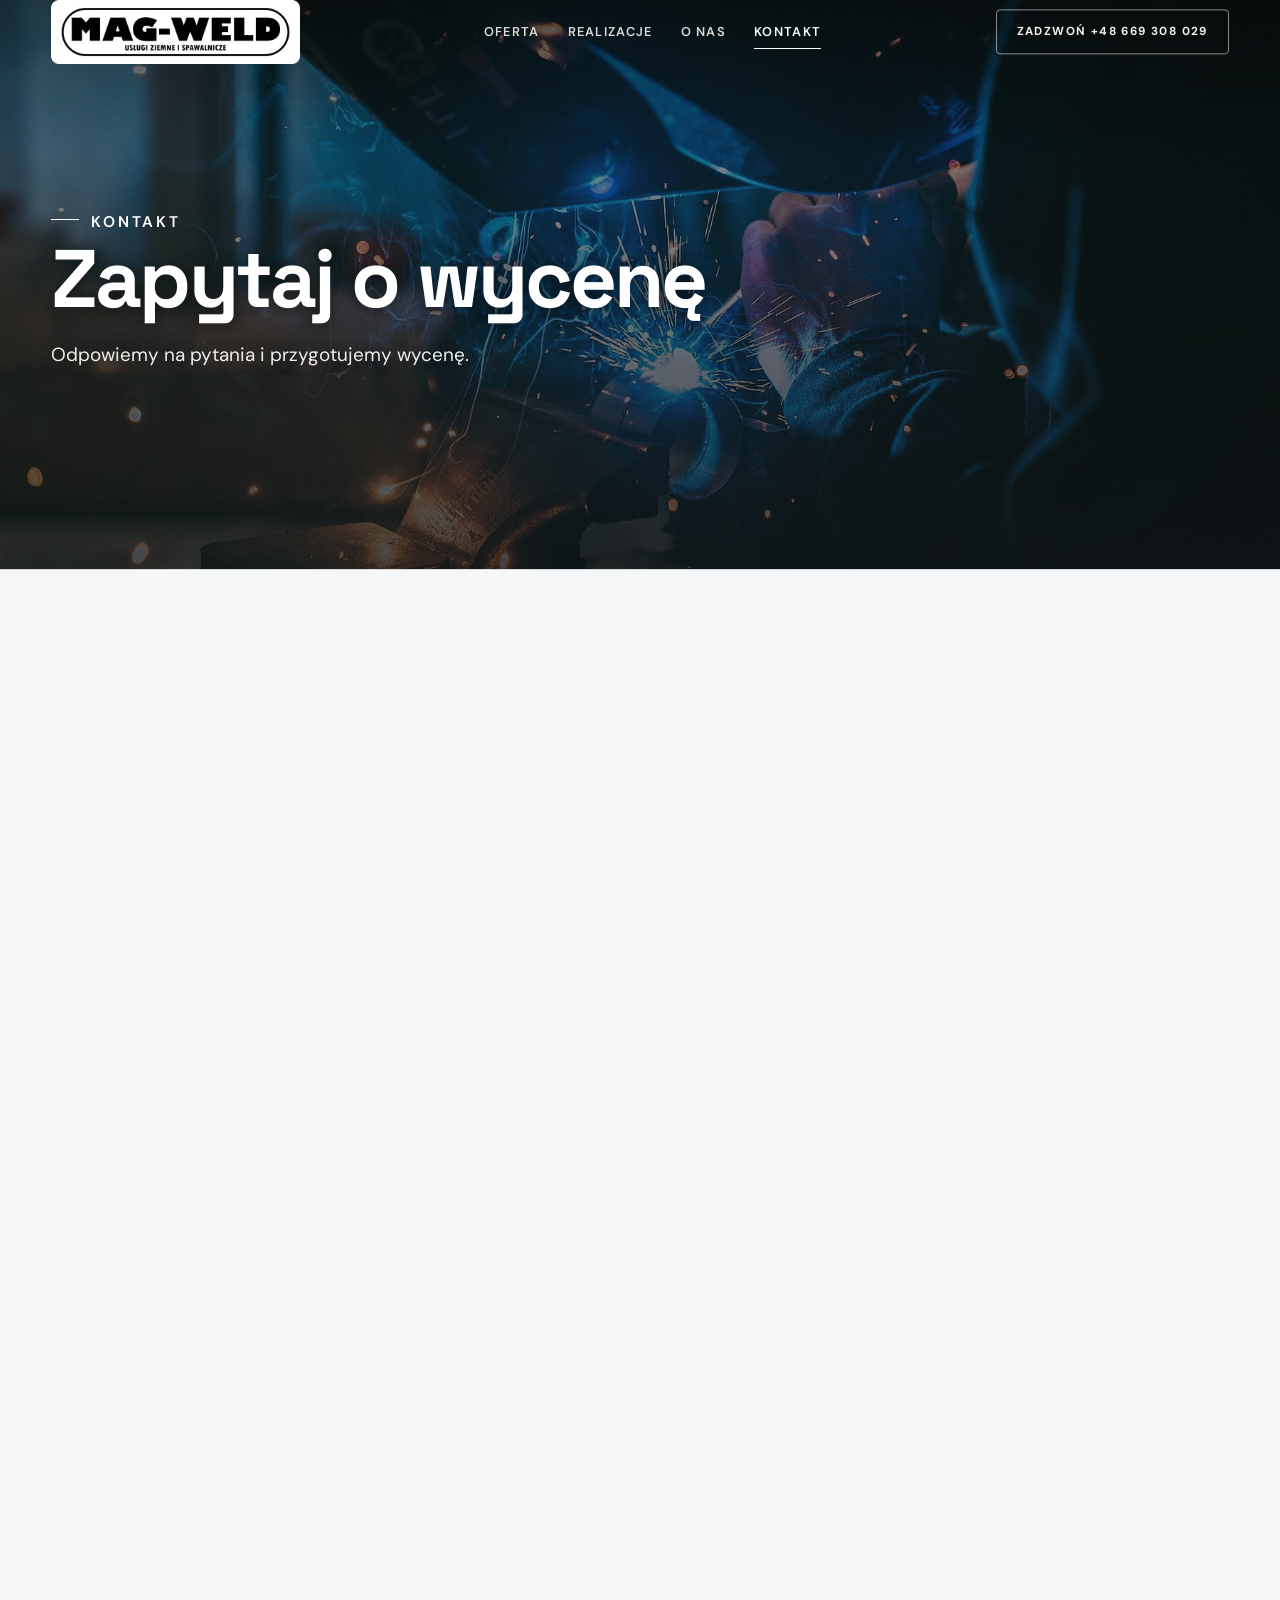
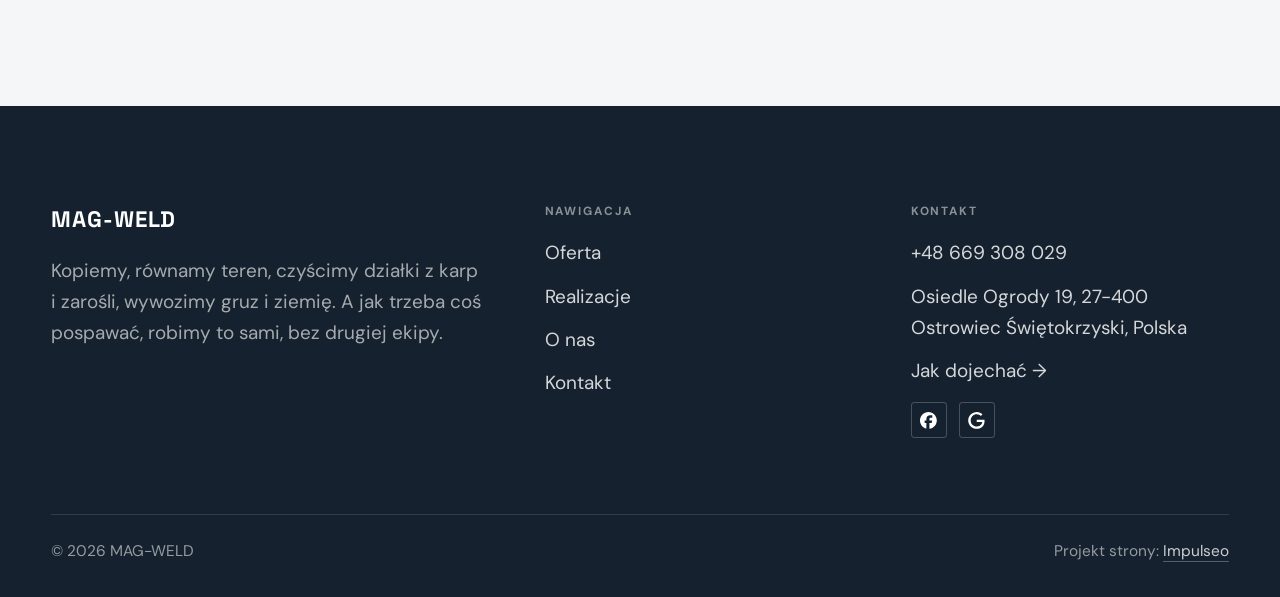
==== kontakt.html @ c205188f "Strona demo: mag-weld" ====
<!DOCTYPE html>
<html lang="pl">
<head>
<meta charset="UTF-8">
<meta name="viewport" content="width=device-width, initial-scale=1.0">
<title>Kontakt - MAG-WELD</title>
<meta name="description" content="Kontakt MAG-WELD - Osiedle Ogrody 19, 27-400 Ostrowiec Świętokrzyski, Polska">
<link rel="canonical" href="https://kris20032.github.io/mag-weld/kontakt.html">
<meta name="robots" content="noindex, nofollow">
<meta property="og:type" content="website">
<meta property="og:locale" content="pl_PL">
<meta property="og:site_name" content="MAG-WELD">
<meta property="og:title" content="Kontakt - MAG-WELD">
<meta property="og:description" content="Kontakt MAG-WELD - Osiedle Ogrody 19, 27-400 Ostrowiec Świętokrzyski, Polska">
<meta property="og:url" content="https://kris20032.github.io/mag-weld/kontakt.html">
<meta property="og:image" content="https://kris20032.github.io/mag-weld/img/og.jpg">
<meta property="og:image:width" content="1200">
<meta property="og:image:height" content="630">
<meta name="twitter:card" content="summary_large_image">
<link rel="preconnect" href="https://fonts.googleapis.com">
<link rel="preconnect" href="https://fonts.gstatic.com" crossorigin>
<link href="https://fonts.googleapis.com/css2?family=Space+Grotesk:wght@500;600;700&family=DM+Sans:opsz,wght@9..40,400;9..40,500;9..40,600&display=swap" rel="stylesheet">
<link rel="stylesheet" href="assets/styles.css?v=66d6d17f">
</head>
<body>

<header class="nav">
  <div class="wrap nav-inner">
    <a class="brand brand-has-logo" href="index.html"><img class="brand-logo" src="img/logo.png" alt="MAG-WELD" width="700" height="180" decoding="async"></a>
    <nav class="nav-links">
      <a href="oferta.html">Oferta</a>
      <a href="realizacje.html">Realizacje</a>
      <a href="o-nas.html">O nas</a>
      <a href="kontakt.html" class="active" aria-current="page">Kontakt</a>
      <a href="tel:+48669308029" class="btn btn-accent">Zadzwoń +48 669 308 029</a>
    </nav>
    <button class="nav-toggle" aria-label="Menu"><span></span><span></span><span></span></button>
  </div>
</header>

<main>
<section class="pagehead">
  <img src="img/g10.jpg" alt="MAG-WELD - Zapytaj o wycenę" width="1800" height="1200" decoding="async">
  <div class="wrap">
    <span class="eyebrow">Kontakt</span>
    <h1>Zapytaj o wycenę</h1>
    <p>Odpowiemy na pytania i przygotujemy wycenę.</p>
  </div>
</section>
<section>
  <div class="wrap contact-grid">
    <div class="reveal">
      <span class="eyebrow">Dane kontaktowe</span>
      <h2 style="margin:var(--space-4) 0 var(--space-6)">MAG-WELD</h2>
      <div class="info-list">
        <div class="info-row"><div class="ic"><svg class="ico-tel" width="16" height="16" viewBox="0 0 24 24" fill="none" aria-hidden="true"><path d="M6.6 10.8a15.5 15.5 0 0 0 6.6 6.6l2.2-2.2a1 1 0 0 1 1-.24 11.4 11.4 0 0 0 3.6.58 1 1 0 0 1 1 1V20a1 1 0 0 1-1 1A17 17 0 0 1 3 4a1 1 0 0 1 1-1h3.5a1 1 0 0 1 1 1c0 1.25.2 2.46.58 3.6a1 1 0 0 1-.25 1l-2.23 2.2Z" fill="currentColor"/></svg></div><div><div class="lbl">Telefon</div><a class="val" href="tel:+48669308029">+48 669 308 029</a></div></div>
        <div class="info-row"><div class="ic"><svg class="ico-pin" width="16" height="16" viewBox="0 0 24 24" fill="none" aria-hidden="true"><path d="M12 21s7-6.1 7-11.5A7 7 0 0 0 5 9.5C5 14.9 12 21 12 21Z" stroke="currentColor" stroke-width="1.6" fill="none"/><circle cx="12" cy="9.5" r="2.4" fill="currentColor"/></svg></div><div><div class="lbl">Adres</div><div class="val">Osiedle Ogrody 19, 27-400 Ostrowiec Świętokrzyski, Polska</div></div></div>
        <div class="info-row"><div class="ic"><svg class="ico-clock" width="16" height="16" viewBox="0 0 24 24" fill="none" aria-hidden="true"><circle cx="12" cy="12" r="8.2" stroke="currentColor" stroke-width="1.6"/><path d="M12 7.5V12l3.2 1.9" stroke="currentColor" stroke-width="1.6" stroke-linecap="round"/></svg></div><div><div class="lbl">Godziny</div><div class="val" style="font-weight:500">Czynne całą dobę, 7 dni w tygodniu</div></div></div>
      </div>
    </div>
    <div class="reveal">
      <div class="form">
        <h3 style="margin-bottom:var(--space-4)">Najszybciej telefonicznie</h3>
        <p class="muted" style="margin-bottom:var(--space-5)">Zadzwoń albo napisz, gdzie jest działka i co trzeba zrobić, a podamy cenę i termin.</p>
        <a href="tel:+48669308029" class="btn btn-accent" style="justify-content:center">Zadzwoń: +48 669 308 029 <span class="arr">→</span></a>
      </div>
    </div>
  </div>
</section>
<section style="padding-top:0">
  <div class="wrap reveal">
    <iframe class="map" title="MAG-WELD - Ostrowiec Świętokrzyski" src="https://maps.google.com/maps?q=50.9434491%2C21.4009347&z=15&output=embed" loading="lazy" referrerpolicy="no-referrer-when-downgrade"></iframe>
  </div>
</section>
</main>

<footer>
  <div class="wrap">
    <div class="foot-grid">
      <div class="foot-brand">
        <div class="name">MAG-WELD</div>
        <p>Kopiemy, równamy teren, czyścimy działki z karp i zarośli, wywozimy gruz i ziemię. A jak trzeba coś pospawać, robimy to sami, bez drugiej ekipy.</p>
      </div>
      <div class="foot-col">
        <h4>Nawigacja</h4>
        <a href="oferta.html">Oferta</a>
        <a href="realizacje.html">Realizacje</a>
        <a href="o-nas.html">O nas</a>
        <a href="kontakt.html">Kontakt</a>
      </div>
      <div class="foot-col">
        <h4>Kontakt</h4>
        <a href="tel:+48669308029">+48 669 308 029</a>
        <p>Osiedle Ogrody 19, 27-400 Ostrowiec Świętokrzyski, Polska</p>
        <a href="https://maps.google.com/?cid=16993786873835529174&g_mp=Cidnb29nbGUubWFwcy5wbGFjZXMudjEuUGxhY2VzLlNlYXJjaFRleHQQAhgEIAA" target="_blank" rel="noopener">Jak dojechać →</a>
      <div class="foot-soc">
        <a class="soc" href="https://www.facebook.com/magweldostr/" target="_blank" rel="noopener" aria-label="Facebook - MAG-WELD"><svg viewBox="0 0 24 24" aria-hidden="true" focusable="false"><path d="M9.101 23.691v-7.98H6.627v-3.667h2.474v-1.58c0-4.085 1.848-5.978 5.858-5.978.401 0 .955.042 1.468.103a8.68 8.68 0 0 1 1.141.195v3.325a8.623 8.623 0 0 0-.653-.036 26.805 26.805 0 0 0-.733-.009c-.707 0-1.259.096-1.675.309a1.686 1.686 0 0 0-.679.622c-.258.42-.374.995-.374 1.752v1.297h3.919l-.386 2.103-.287 1.564h-3.246v8.245C19.396 23.238 24 18.179 24 12.044c0-6.627-5.373-12-12-12s-12 5.373-12 12c0 5.628 3.874 10.35 9.101 11.647Z" fill="currentColor"/></svg></a>
        <a class="soc" href="https://maps.google.com/?cid=16993786873835529174&g_mp=Cidnb29nbGUubWFwcy5wbGFjZXMudjEuUGxhY2VzLlNlYXJjaFRleHQQAhgEIAA" target="_blank" rel="noopener" aria-label="Google - MAG-WELD"><svg viewBox="0 0 24 24" aria-hidden="true" focusable="false"><path d="M12.48 10.92v3.28h7.84c-.24 1.84-.853 3.187-1.787 4.133-1.147 1.147-2.933 2.4-6.053 2.4-4.827 0-8.6-3.893-8.6-8.72s3.773-8.72 8.6-8.72c2.6 0 4.507 1.027 5.907 2.347l2.307-2.307C18.747 1.44 16.133 0 12.48 0 5.867 0 .307 5.387.307 12s5.56 12 12.173 12c3.573 0 6.267-1.173 8.373-3.36 2.16-2.16 2.84-5.213 2.84-7.667 0-.76-.053-1.467-.173-2.053H12.48z" fill="currentColor"/></svg></a>
      </div>
      </div>
    </div>
    <div class="foot-bot">
      <span>© 2026 MAG-WELD</span>
      <span>Projekt strony: <a class="foot-credit" href="https://impulseo.pl" target="_blank" rel="noopener">Impulseo</a></span>
    </div>
  </div>
</footer>
<div class="sticky-call"><a class="sc-call" href="tel:+48669308029"><svg class="ico-tel" width="16" height="16" viewBox="0 0 24 24" fill="none" aria-hidden="true"><path d="M6.6 10.8a15.5 15.5 0 0 0 6.6 6.6l2.2-2.2a1 1 0 0 1 1-.24 11.4 11.4 0 0 0 3.6.58 1 1 0 0 1 1 1V20a1 1 0 0 1-1 1A17 17 0 0 1 3 4a1 1 0 0 1 1-1h3.5a1 1 0 0 1 1 1c0 1.25.2 2.46.58 3.6a1 1 0 0 1-.25 1l-2.23 2.2Z" fill="currentColor"/></svg> Zadzwoń</a><a class="sc-quote" href="kontakt.html">Zadzwoń po wycenę</a></div>
<div class="demo-wazne" data-do="2026-11-19" data-cykl="3" hidden><svg class="dw-ico" width="13" height="13" viewBox="0 0 24 24" fill="none" aria-hidden="true"><circle cx="12" cy="12" r="8.6" stroke="currentColor" stroke-width="1.8"/><path d="M12 7.2V12l3.3 2" stroke="currentColor" stroke-width="1.8" stroke-linecap="round"/></svg><span class="dw-txt"></span></div>

<script src="assets/main.js"></script>
</body>
</html>
---- assets/styles.css ----
/* ============================================================
   STOLBASZ — premium, architektoniczny B2B fit-out
   Jasna paleta, zero brązu. System wg premium-web-craft.
   Projekt strony: Impulseo (impulseo.pl)
   ============================================================ */

:root{
  /* PALETA — jasna, architektoniczna, chłodna */
  --paper:#F4F6F8;          /* główne tło */
  --paper-2:#E7EBEF;        /* sekcje alternatywne (chłodny jasny szary) */
  --paper-3:#E7EBEF;        /* delikatne wypełnienia */
  --ink:#15212E;            /* tekst główny — chłodny grafit */
  --ink-soft:#243443;       /* nagłówki drugorzędne */
  --muted:#6B7785;          /* tekst poboczny */
  --line:rgba(21,33,46,.12);/* hairline */
  --accent:#E8A317;         /* stonowany petrol-slate — jedyny akcent */
  --accent-d:#C9870C;
  --accent-soft:rgba(232,163,23,.10);
  --dark:#15212E;           /* sekcje ciemne (stopka/CTA) */

  /* HOVER ZDJĘĆ — JEDEN standard dla całego silnika (decyzja K. 04.08.2026, artefakt z wariantami).
     AKTUALNE (K.+Szymon 09.08.2026, wybór z artefaktu 6 wariantów): zoom 1.05 przy 1.4s -
     przy tak długim czasie mocniejszy kadr NIE skacze, tylko „oddycha". Poprzedni standard
     (1.02 / .55s z 04.08) odbierany jako dynamiczny i szybki.
     Spoczynek lekko przygaszony, ale TYLKO tam, gdzie jest mysz (@media hover:hover) —
     na telefonie zdjęcia zostają w pełnej jasności. */
  --img-zoom:1.05;                   /* K.+Szymon 09.08: wariant F z artefaktu porównawczego */
  --img-rest:brightness(.95) saturate(.99);
  --img-hot:brightness(1.06) saturate(1.05);
  --img-dur:1.4s;                    /* K.+Szymon 09.08 (wariant F): powoli = elegancko */
  --img-ease:cubic-bezier(.16,.84,.44,1);  /* miękki ogon, efekt „oddychania" */

  /* ODSTĘPY — skala 4/8 */
  --space-1:4px; --space-2:8px; --space-3:12px; --space-4:16px; --space-5:24px;
  --space-6:32px; --space-7:48px; --space-8:64px; --space-9:96px; --space-10:128px;

  /* TYPOGRAFIA — fluid clamp() (skala podbita 16.07.2026: większe, czytelniejsze litery — uwaga Adama) */
  --text-sm:clamp(.9rem,.87rem + .12vw,1rem);
  --text-base:clamp(1.08rem,1.04rem + .18vw,1.2rem);
  --text-lg:clamp(1.24rem,1.15rem + .34vw,1.44rem);
  --text-h3:clamp(1.34rem,1.22rem + .55vw,1.66rem);
  --text-h2:clamp(2.1rem,1.66rem + 2.1vw,3.1rem);
  --text-h1:clamp(2.9rem,2.1rem + 4vw,5.1rem);

  /* PROMIENIE — architektoniczne, raczej ostre */
  --r-sm:3px; --r-md:6px; --r-lg:10px;

  /* RUCH */
  --ease:cubic-bezier(.25,.46,.45,.94); --dur:.24s;

  /* CIENIE — miękkie, warstwowe */
  --sh-sm:0 1px 2px rgba(16,24,32,.04), 0 2px 8px rgba(16,24,32,.05);
  --sh-md:0 2px 6px rgba(16,24,32,.05), 0 12px 28px -8px rgba(16,24,32,.12);
  --sh-lg:0 6px 14px rgba(16,24,32,.07), 0 26px 56px -18px rgba(16,24,32,.22);

  --hairline:1px solid var(--line);

  --font-display:'Space Grotesk','Inter',sans-serif;
  --font-body:'DM Sans','Inter',sans-serif;
}

*{box-sizing:border-box;margin:0;padding:0}
html{scroll-behavior:smooth}
body{
  font-family:var(--font-body);
  font-size:var(--text-base);
  line-height:1.65;
  color:var(--ink);
  background:var(--paper);
  -webkit-font-smoothing:antialiased;
  text-rendering:optimizeLegibility;
}
img{max-width:100%;height:auto;display:block}  /* height:auto = width/height z atrybutów trzyma proporcje (TOP#12) */
a{color:inherit;text-decoration:none}

.wrap{width:min(92%,1180px);margin-inline:auto}
section{padding-block:clamp(52px,6.5vw,96px)}

h1,h2,h3{font-family:var(--font-display);font-weight:700;line-height:1.08;letter-spacing:-.02em;color:var(--ink)}
h1{font-size:var(--text-h1);letter-spacing:-.035em}
h2{font-size:var(--text-h2);letter-spacing:-.025em}
h3{font-size:var(--text-h3)}
/* MIARA — długość wiersza. WCAG 2.2 SC 1.4.8: max 80 znaków; Butterick: 45–90.
   68ch daje realnie 72–78 znaków polskiego tekstu, czyli z zapasem pod granicą.
   Wcześniej limit miał TYLKO <p> — <li>, <blockquote> i <dd> nie miały żadnego,
   i to jedyny powód, dla którego 23 bloki na dwóch oddanych stronach jadą po
   83–106 znaków w wierszu (pomiar 07.08.2026, bramka `miara`).
   ⚠️ Listy i definicje ograniczamy TYLKO bez klasy: `ul`/`ol` z klasą to u nas
   układ (siatki kafli, menu), a nie tekst ciągły — tam miarę wyznacza układ. */
/* 60ch, nie 68ch (K. 10.08): po zmianie fontów na węższe kroje (DM Sans i spółka)
   w 68ch mieściło się ~90 znaków - bramka pikselowa słusznie zgłaszała przekroczenie
   granicy 80. Pomiar na żywej przeglądarce: 60ch = 90 znaków, 53ch = ~78 znaków, czyli normę WCAG 1.4.8. */
:root{ --miara:53ch }
p{max-width:min(100%,var(--miara))}
blockquote,
ul:not([class])>li, ol:not([class])>li,
dl:not([class])>dd{max-width:min(100%,var(--miara))}

/* ⚠️ Świadomie BEZ wyjątku `.tile p,.card p,.svc p{max-width:none}`, choć nasuwa się sam:
   te akapity BYŁY już ograniczone (stare `p{max-width:65ch}`), więc „wyjątek" nie odblokowałby
   niczego nowego — tylko ROZLUŹNIŁ stan sprzed zmiany na wszystkich demach naraz.
   `figcaption` żadna z reguł wyżej nie dotyczy, więc też nie potrzebuje zwolnienia. */

/* ŁAMANIE. `balance` wyrównuje długości wierszy w nagłówku, `pretty` pilnuje ostatniego
   wiersza akapitu, żeby nie został w nim jeden wyraz. Obsługiwane od Chrome 117 /
   Safari 17.5; starsze przeglądarki po prostu ignorują tę własność.
   `text-wrap:pretty` nie występowało dotąd ANI RAZ w silniku ani w repo klientów. */
h1,h2,h3,.lead,.lede{text-wrap:balance}
p,li,blockquote,dd{text-wrap:pretty}

.eyebrow{
  font-family:var(--font-body);
  font-size:var(--text-sm);
  font-weight:600;
  letter-spacing:.18em;
  text-transform:uppercase;
  color:var(--accent);
  display:inline-flex;align-items:center;gap:var(--space-3);
}
/* flex:none + margin-top = kreska trzyma się PIERWSZEJ linii. Wcześniej align-items:center
   centrowało ją względem całego bloku i przy zawinięciu (długi kicker typu
   „…WNĘTRZ · LESZNO · OD 2019") druga linia lądowała z brzydkim wcięciem. */
.eyebrow{align-items:flex-start}
.eyebrow>*,.eyebrow{text-wrap:balance}   /* dlugi kicker lamal sie na sierote typu samo „2019" w drugiej linii */
.eyebrow::before{content:"";width:28px;height:1px;background:var(--accent);display:inline-block;flex:none;margin-top:.62em}

.muted{color:var(--muted)}
.lead{font-size:var(--text-lg);line-height:1.55;color:var(--ink-soft);max-width:50ch}

/* ---------- BUTTONS ---------- */
.btn{
  display:inline-flex;align-items:center;gap:var(--space-2);
  font-weight:600;font-size:var(--text-sm);letter-spacing:.02em;
  padding:var(--space-4) var(--space-6);
  border-radius:var(--r-sm);
  transition:transform var(--dur) var(--ease),box-shadow var(--dur) var(--ease),background var(--dur) var(--ease);
  cursor:pointer;border:1px solid transparent;
}
.btn-accent{background:var(--accent);color:#fff;box-shadow:var(--sh-sm)}
.btn-accent:hover{background:var(--accent-d);transform:translateY(-2px);box-shadow:var(--sh-md)}
.btn-accent:active{transform:translateY(0);box-shadow:var(--sh-sm)}
.btn-ghost{background:transparent;color:var(--ink);border-color:var(--line)}
.btn-ghost:hover{border-color:var(--accent);color:var(--accent);transform:translateY(-2px)}
.btn-light{background:#fff;color:var(--ink);box-shadow:var(--sh-sm)}
.btn-light:hover{transform:translateY(-2px);box-shadow:var(--sh-md)}
.btn .arr{transition:transform var(--dur) var(--ease)}
.btn:hover .arr{transform:translateX(4px)}

/* ---------- NAV ---------- */
.nav{
  position:sticky;top:0;z-index:50;
  background:color-mix(in srgb,var(--paper) 88%,transparent);
  backdrop-filter:saturate(140%) blur(10px);
  border-bottom:var(--hairline);
}
.nav-inner{display:flex;align-items:center;justify-content:space-between;gap:var(--space-5);height:72px}
/* ANTY-NACHODZENIE (K. 05.08.2026): długa nazwa firmy + przycisk z pełnym numerem nie mieściły się w pasku
   i flex ściskał linki PONIŻEJ ich treści - "Kontakt" wchodził na ramkę "Zadzwoń +48 ...". Teraz ustępuje
   nazwa marki (skrót wielokropkiem), a menu i przycisk nigdy się nie kurczą ani nie zachodzą na siebie. */
.brand{display:flex;flex-direction:column;line-height:1;min-width:0;flex:0 1 auto}
.brand .name{font-family:var(--font-display);font-weight:800;font-size:1.35rem;letter-spacing:.04em;white-space:nowrap;overflow:hidden;text-overflow:ellipsis}
.brand .sub{font-size:.62rem;letter-spacing:.34em;text-transform:uppercase;color:var(--muted);margin-top:5px;white-space:nowrap;overflow:hidden;text-overflow:ellipsis}
.nav-links{display:flex;align-items:center;gap:var(--space-6);flex:0 0 auto}
.nav-links a{font-size:var(--text-sm);font-weight:500;color:var(--ink-soft);position:relative;padding-block:4px;white-space:nowrap;transition:color var(--dur) var(--ease)}
.nav-links a::after{content:"";position:absolute;left:0;bottom:0;width:0;height:1.5px;background:var(--accent);transition:width var(--dur) var(--ease)}
.nav-links a:hover,.nav-links a.active{color:var(--ink)}
.nav-links a:hover::after,.nav-links a.active::after{width:100%}
.nav-links .btn{padding:var(--space-2) var(--space-5)}
/* przyciski w nav: właściwy kolor (przebij .nav-links a) + bez podkreślenia */
.nav-links a.btn-accent{color:#fff}
.nav-links a.btn-ghost,.nav-links a.btn-light{color:var(--ink)}
/* CTA w pasku: NIE podkreślenie spod linków menu, ale ten sam przelatujący błysk,
   co na wszystkich innych przyciskach (zgłoszenie K. 13.08.2026 - „na hero jest efekt
   światła przechodzącego przez przycisk, na navbarze go nie ma, a mają być identyczne").
   Reguła `.nav-links a::after` jest silniejsza od `.btn::after`, więc trzeba jej
   geometrię wyzerować i wpisać połysk z nazwy - samo `display:none` gasiło efekt. */
.nav-links a.btn::after{
  display:block;content:"";position:absolute;inset:0;z-index:-1;pointer-events:none;
  width:auto;height:auto;border-radius:inherit;   /* kasuje geometrię podkreślenia (width:0;height:1.5px) */
  background:linear-gradient(100deg,transparent 32%,rgba(255,255,255,.20) 50%,transparent 68%);
  translate:-120% 0}
@media (prefers-reduced-motion:no-preference){
  .nav-links a.btn:hover::after{translate:120% 0;transition:translate .75s var(--mt-ease,cubic-bezier(.16,.84,.44,1))}
}
.nav-toggle{display:none;background:none;border:none;cursor:pointer;flex-direction:column;gap:5px;padding:8px}
.nav-toggle span{width:24px;height:2px;background:var(--ink);transition:var(--dur)}
/* Ciasny zakres MIĘDZY menu mobilnym a pełnym pulpitem: zbijamy odstępy i nazwę marki,
   żeby wszystko zmieściło się naturalnie, zanim w ogóle dojdzie do skracania wielokropkiem. */
@media(max-width:1280px) and (min-width:921px){
  .nav-links{gap:var(--space-4)}
  .nav-links .btn{padding:var(--space-2) var(--space-4)}
  .brand .name{font-size:1.15rem}
}

/* ---------- HERO (split) ---------- */
.hero{position:relative;overflow:hidden;border-bottom:var(--hairline)}
.hero-grid{display:grid;grid-template-columns:1.05fr .95fr;gap:clamp(24px,4vw,60px);align-items:center;
  padding-block:clamp(36px,4.5vw,64px)}
.hero-copy .eyebrow{margin-bottom:var(--space-5)}
.hero-copy h1{margin-bottom:var(--space-5)}
.hero-copy .lead{margin-bottom:var(--space-7)}
.hero-actions{display:flex;flex-wrap:wrap;gap:var(--space-4)}
.hero-art{position:relative;aspect-ratio:4/3;border-radius:var(--r-lg);overflow:hidden;box-shadow:var(--sh-lg)}
.hero-art img{width:100%;height:100%;object-fit:cover}
.hero-art::after{content:"";position:absolute;inset:0;background:linear-gradient(180deg,transparent 55%,rgba(18,24,28,.28))}
.hero-badge{position:absolute;left:var(--space-5);bottom:var(--space-5);z-index:2;
  background:rgba(252,252,251,.94);backdrop-filter:blur(4px);
  border-radius:var(--r-md);padding:var(--space-4) var(--space-5);box-shadow:var(--sh-md);max-width:78%}
.hero-badge strong{display:block;font-family:var(--font-display);font-size:1rem;letter-spacing:-.01em}
.hero-badge span{font-size:var(--text-sm);color:var(--muted)}

/* ---------- HERO duży / kinowy (strona główna) ---------- */
.hero-cine{position:relative;min-height:clamp(560px,82vh,840px);min-height:clamp(560px,82svh,840px);display:flex;align-items:center;overflow:hidden;border-bottom:var(--hairline)}
.hero-cine>img{position:absolute;inset:0;width:100%;height:100%;object-fit:cover;z-index:0}
.hero-cine::after{content:"";position:absolute;inset:0;z-index:1;
  background:linear-gradient(95deg,rgba(13,18,23,.86) 0%,rgba(13,18,23,.64) 32%,rgba(13,18,23,.24) 62%,rgba(13,18,23,.04) 100%)}
.hero-cine .wrap{position:relative;z-index:2;padding-block:var(--space-8)}
.hero-cine .hero-copy{max-width:660px}
.hero-cine .eyebrow{color:#fff;margin-bottom:var(--space-5)}
.hero-cine .eyebrow::before{background:#fff}
.hero-cine h1{color:#fff;margin-bottom:var(--space-5);font-size:clamp(2.9rem,2rem + 4.4vw,5.2rem);text-wrap:balance}
.hero-cine .lead{color:rgba(255,255,255,.92);max-width:48ch;margin-bottom:var(--space-7)}
.hero-cine .hero-actions{display:flex;flex-wrap:wrap;gap:var(--space-4)}
/* NISKIE OKNO (laptop z dokiem i paskami przeglądarki ma ~700-780 px wysokości widoku):
   H1 do 5.2rem + długi lead nie mieściły się i przyciski wypadały POD krawędź ekranu -
   klient widział stronę bez ani jednego CTA. Skalujemy w dół, zamiast przycinać treść. */
@media(min-width:821px) and (max-height:820px){
  .hero-cine{min-height:clamp(520px,94svh,780px)}
  .hero-cine .wrap{padding-block:var(--space-6)}
  .hero-cine h1{font-size:clamp(2.2rem,1.5rem + 2.6vw,3.6rem);margin-bottom:var(--space-4)}
  .hero-cine .eyebrow{margin-bottom:var(--space-4)}
  .hero-cine .lead{margin-bottom:var(--space-5);max-width:44ch}
}
@media(max-width:680px){
  .hero-cine{min-height:clamp(520px,76vh,640px);min-height:clamp(520px,76svh,640px);align-items:flex-end}
  .hero-cine::after{background:linear-gradient(0deg,rgba(13,18,23,.9) 6%,rgba(13,18,23,.45) 55%,rgba(13,18,23,.25) 100%)}
  .hero-cine .wrap{padding-bottom:var(--space-9)}
  /* TELEFON (~90% oglądających): lead potrafił zająć 8 linii i zepchnąć CTA poza pierwszy ekran.
     Zwężamy interlinię i skalę - treści nie ucinamy, bo to ona sprzedaje. */
  .hero-cine .lead{font-size:.98rem;line-height:1.5;margin-bottom:var(--space-5)}
  .hero-cine .eyebrow{font-size:.72rem;letter-spacing:.13em;margin-bottom:var(--space-4)}
  .hero-cine .eyebrow::before{width:20px}
  .hero-cine h1{margin-bottom:var(--space-4)}
}

/* full-bleed hero variant (podstrony) */
.pagehead{position:relative;min-height:46vh;min-height:46svh;display:flex;align-items:flex-end;overflow:hidden;border-bottom:var(--hairline)}
.pagehead img{position:absolute;inset:0;width:100%;height:100%;object-fit:cover}
/* 10.08.2026 (decyzja K.): mocniejsze przyciemnienie + cień pod tekstem. Bramka mierzyła na
   nagłówkach podstron 3,38-3,43:1 przy wymaganych 4,5 — jasne zdjęcie (hala, śnieg, niebo)
   podchodziło pod biały tekst. Zdjęcia klientów są różne, więc kontrast musi dawać WARSTWA,
   a nie szczęśliwy dobór kadru. */
.pagehead::after{content:"";position:absolute;inset:0;background:linear-gradient(180deg,rgba(18,24,28,.40),rgba(18,24,28,.76))}
.pagehead .wrap{position:relative;z-index:2;padding-block:var(--space-9);color:#fff}
.pagehead h1{color:#fff;max-width:18ch;text-shadow:0 2px 16px rgba(0,0,0,.55)}
.pagehead .eyebrow{color:#fff}
.pagehead .eyebrow::before{background:#fff}
.pagehead p{color:rgba(255,255,255,.92);margin-top:var(--space-4);max-width:54ch;text-shadow:0 1px 12px rgba(0,0,0,.5)}

/* ---------- STRIP (pasek skrótów / liczby) ---------- */
.strip{background:var(--dark);color:#fff}
/* PASEK HASEŁ — standard 04.08.2026 (decyzja K.): 5 haseł w JEDNYM rzędzie, tekst WYŚRODKOWANY,
   węższe marginesy boczne niż reszta strony (pasek ma iść szerzej), równe wysokości kolumn. */
.strip .wrap{width:min(96%,1440px);display:grid;grid-template-columns:repeat(5,1fr);
  gap:var(--space-5);padding-block:var(--space-7);align-items:stretch}
.strip .item .k{font-family:var(--font-display);font-size:clamp(1.05rem,.82rem + .85vw,1.55rem);
  font-weight:800;letter-spacing:-.02em;color:#fff;line-height:1.18;text-wrap:balance}
.strip .item .v{font-size:var(--text-sm);color:rgba(255,255,255,.66);margin-top:var(--space-2);line-height:1.4}
.strip .item{border-left:2px solid var(--accent);padding-inline:var(--space-4);
  text-align:center;display:flex;flex-direction:column;justify-content:center}
/* liczba kolumn = liczba haseł, żeby ostatnie nie zostawało samo w drugim rzędzie.
   Klasę n-N nadaje multipage.py; domyślnie (bez klasy) pasek jest 5-kolumnowy. */
.strip.n-2 .wrap{grid-template-columns:repeat(2,1fr)}
.strip.n-3 .wrap{grid-template-columns:repeat(3,1fr)}
.strip.n-4 .wrap{grid-template-columns:repeat(4,1fr);gap:var(--space-6)}
.strip.n-4 .item .k{font-size:clamp(1.3rem,1rem + 1.1vw,2rem)}
.strip.n-6 .wrap{grid-template-columns:repeat(6,1fr);gap:var(--space-4)}
.strip.n-6 .item .k{font-size:clamp(.98rem,.8rem + .7vw,1.35rem)}
/* równe łamanie: zamiast "długa linia + jedno słowo" obie linie zbliżonej długości */
.strip .item .k{text-wrap:balance}

/* ---------- SECTION HEAD ---------- */
.head{max-width:48rem;margin-bottom:var(--space-8)}
.head.center{margin-inline:auto;text-align:center}
.head .eyebrow{margin-bottom:var(--space-4)}
.head h2{margin-bottom:var(--space-4)}
.head p{color:var(--muted);font-size:var(--text-lg);line-height:1.55}
.head.center p{margin-inline:auto}

/* ---------- INTRO SPLIT ---------- */
.split{display:grid;grid-template-columns:.92fr 1.08fr;gap:clamp(28px,5vw,80px);align-items:center}
.split.rev{grid-template-columns:1.08fr .92fr}
.split.rev .split-art{order:-1}
.split-art{position:relative;aspect-ratio:5/4;border-radius:var(--r-lg);overflow:hidden;box-shadow:var(--sh-lg)}
.split-art img{width:100%;height:100%;object-fit:cover}
.split-copy h2{margin-bottom:var(--space-5)}
.split-copy p+p{margin-top:var(--space-4)}
.split-copy .btn{margin-top:var(--space-6)}

/* ---------- SERVICES (zakres) ---------- */
.svc-grid{display:grid;grid-template-columns:repeat(auto-fit,minmax(280px,1fr));gap:var(--space-5)}
.svc{background:#fff;border:var(--hairline);border-radius:var(--r-md);padding:var(--space-7) var(--space-6);
  transition:transform var(--dur) var(--ease),box-shadow var(--dur) var(--ease),border-color var(--dur) var(--ease);
  position:relative;overflow:hidden}
.svc::before{content:"";position:absolute;left:0;top:0;width:3px;height:0;background:var(--accent);transition:height var(--dur) var(--ease)}
.svc:hover{transform:translateY(-4px);box-shadow:var(--sh-md);border-color:transparent}
.svc:hover::before{height:100%}
.svc .ic{font-family:var(--font-display);font-size:.8rem;font-weight:700;letter-spacing:.12em;color:var(--accent);margin-bottom:var(--space-4)}
.svc h3{margin-bottom:var(--space-3);font-size:1.22rem}
.svc p{color:var(--muted);font-size:var(--text-base);line-height:1.6}

/* big detailed service rows */
.svc-row{display:grid;grid-template-columns:.8fr 1.2fr;gap:clamp(20px,4vw,60px);align-items:center;padding-block:var(--space-8)}
.svc-row+.svc-row{border-top:var(--hairline)}
.svc-row.rev{grid-template-columns:1.2fr .8fr}
/* Naprzemienny układ wierszy oferty: co drugi wiersz ma zdjęcie po PRAWEJ.
   Było `order:-1` — martwy kod, bo zdjęcie i tak jest pierwszym dzieckiem w HTML,
   więc wszystkie wiersze wyglądały identycznie (zdjęcie zawsze z lewej), a `rev`
   zmieniało tylko szerokość kolumn. Znalezione 29.07.2026 przy różnicowaniu kierunków
   animacji (pomiar pozycji: art.mid 390/502 przy row.mid 756 — zawsze lewa strona). */
.svc-row.rev .svc-row-art{order:2}
.svc-row-art{aspect-ratio:4/3;border-radius:var(--r-md);overflow:hidden;box-shadow:var(--sh-md)}
.svc-row-art img{width:100%;height:100%;object-fit:cover}
.svc-row h3{font-size:1.5rem;margin-bottom:var(--space-4)}
.svc-row .num{font-family:var(--font-display);font-size:.85rem;font-weight:700;letter-spacing:.14em;color:var(--accent);display:block;margin-bottom:var(--space-3)}
.svc-row ul{list-style:none;margin-top:var(--space-4);display:flex;flex-direction:column;gap:var(--space-2)}
.svc-row li{position:relative;padding-left:var(--space-5);color:var(--muted);font-size:var(--text-base)}
.svc-row li::before{content:"";position:absolute;left:0;top:.62em;width:8px;height:1px;background:var(--accent)}

/* ---------- GALLERY (realizacje) ---------- */
.gallery{display:grid;grid-template-columns:repeat(12,1fr);gap:var(--space-4);grid-auto-rows:200px}
/* GALERIA MASONRY — pionowe zdjęcia (portrety beauty/wellness) bez przycinania: kolumny, height auto */
.gallery-masonry{column-count:3;column-gap:var(--space-4)}
@media(max-width:900px){.gallery-masonry{column-count:2}}
@media(max-width:560px){.gallery-masonry{column-count:1}}
.gallery-masonry .m-tile{break-inside:avoid;margin:0 0 var(--space-4);padding:0;position:relative;overflow:hidden;border-radius:var(--r-md);border:1px solid var(--line)}
.gallery-masonry .m-tile img{width:100%;height:auto;display:block}
.gallery-masonry .m-tile .cap{position:absolute;left:0;right:0;bottom:0;padding:var(--space-4);color:#fff;background:linear-gradient(0deg,rgba(0,0,0,.55),transparent);font-size:var(--text-sm)}
.gallery-masonry .m-tile .cap small{display:block;font-weight:400;opacity:.78;letter-spacing:.04em;text-transform:uppercase;font-size:.66rem;margin-top:3px}
.tile{position:relative;overflow:hidden;border-radius:var(--r-md);box-shadow:var(--sh-sm);
  transition:transform var(--dur) var(--ease),box-shadow var(--dur) var(--ease)}
.tile img{width:100%;height:100%;object-fit:cover;
  transition:transform var(--img-dur) var(--img-ease),filter var(--img-dur) var(--img-ease)}
.tile:hover{box-shadow:var(--sh-md)}
.tile .cap{position:absolute;left:0;right:0;bottom:0;padding:var(--space-5) var(--space-4) var(--space-4);
  /* mocniejszy spad + cien pod tekstem: na JASNYCH zdjeciach klienta (biale fronty, sciany)
     slaby gradient dawal kontrast ~1.5:1 zamiast wymaganych 3.6:1 (bramka wygladu, 10.08.2026) */
  background:linear-gradient(transparent 10%,rgba(18,24,28,.55) 40%,rgba(18,24,28,.88) 68%,rgba(18,24,28,.99));color:#fff;
  text-shadow:0 1px 2px rgba(0,0,0,.85),0 2px 10px rgba(0,0,0,.55);
  font-size:var(--text-sm);font-weight:600;letter-spacing:.01em;
  opacity:0;transform:translateY(8px);transition:var(--dur) var(--ease)}
.tile:hover .cap{opacity:1;transform:translateY(0)}
.tile .cap small{display:block;font-weight:400;opacity:.78;letter-spacing:.04em;text-transform:uppercase;font-size:.66rem;margin-top:3px}
/* bento spans */
.t-wide{grid-column:span 6}
.t-tall{grid-column:span 6;grid-row:span 2}
.t-std{grid-column:span 6}
.t-third{grid-column:span 4}
.t-two3{grid-column:span 8}

/* ---------- TRUST / WIARYGODNOŚĆ ---------- */
.trust{background:var(--paper-2)}
.trust-grid{display:grid;grid-template-columns:repeat(auto-fit,minmax(240px,1fr));gap:var(--space-5);margin-top:var(--space-7)}
.trust-card{background:#fff;border-radius:var(--r-md);padding:var(--space-7) var(--space-6);box-shadow:var(--sh-sm);border-top:3px solid var(--accent)}
.trust-card .big{font-family:var(--font-display);font-size:clamp(1.8rem,1.3rem + 1.6vw,2.6rem);font-weight:800;letter-spacing:-.02em;color:var(--ink);line-height:1}
.trust-card h3{font-size:1.12rem;margin:var(--space-3) 0 var(--space-2)}
.trust-card p{color:var(--muted);font-size:var(--text-base);line-height:1.55}

/* ---------- CTA band ---------- */
.cta{background:var(--dark);color:#fff;position:relative;overflow:hidden}
/* telefon w CTA: na ciemnym tle biały (domyślnie), rodziny z JASNYM tłem CTA
   nadpisują to u siebie - wcześniej kolor siedział w stylu inline i wygrywał z rodziną. */
.cta .btn-ghost-cta{color:#fff;border-color:rgba(255,255,255,.3)}
.cta .wrap{display:grid;grid-template-columns:1.4fr .6fr;gap:var(--space-7);align-items:center;position:relative;z-index:2}
.cta h2{color:#fff;max-width:20ch}
.cta p{color:rgba(255,255,255,.74);margin-top:var(--space-4)}
.cta-actions{display:flex;flex-direction:column;gap:var(--space-3);align-items:flex-start}
.cta::before{content:"";position:absolute;right:-80px;top:-80px;width:360px;height:360px;border-radius:50%;
  background:radial-gradient(circle,var(--accent-soft),transparent 70%)}

/* ---------- CONTACT ---------- */
.contact-grid{display:grid;grid-template-columns:.85fr 1.15fr;gap:clamp(28px,4vw,56px);align-items:start}
.info-list{display:flex;flex-direction:column;gap:var(--space-2)}
.info-row{display:flex;gap:var(--space-4);align-items:flex-start;padding-block:var(--space-4);border-bottom:var(--hairline)}
.info-row .ic{flex:none;width:42px;height:42px;display:grid;place-items:center;border-radius:50%;
  background:var(--accent-soft);color:var(--accent);font-size:1.05rem}
.info-row .lbl{font-size:.72rem;letter-spacing:.14em;text-transform:uppercase;color:var(--muted)}
.info-row .val{font-weight:600;font-size:var(--text-base);margin-top:2px}
.info-row a.val:hover{color:var(--accent)}
.map{border:none;border-radius:var(--r-lg);box-shadow:var(--sh-md);width:100%;height:100%;min-height:380px;filter:grayscale(.2) contrast(1.02)}
.form{background:#fff;border:var(--hairline);border-radius:var(--r-lg);padding:clamp(24px,3vw,40px);box-shadow:var(--sh-sm)}
.form .fld{margin-bottom:var(--space-5)}
.form label{display:block;font-size:var(--text-sm);font-weight:600;margin-bottom:var(--space-2)}
.form input,.form textarea{width:100%;font-family:inherit;font-size:var(--text-base);color:var(--ink);
  padding:var(--space-4);border:var(--hairline);border-radius:var(--r-sm);background:var(--paper);transition:border-color var(--dur)}
.form input:focus,.form textarea:focus{outline:none;border-color:var(--accent);background:#fff}
.form textarea{resize:vertical;min-height:120px}
.form .note{font-size:var(--text-sm);color:var(--muted);margin-top:var(--space-3)}

/* ---------- FOOTER ---------- */
footer{background:var(--dark);color:#fff;padding-block:var(--space-9) var(--space-6)}
.foot-grid{display:grid;grid-template-columns:1.4fr 1fr 1fr;gap:var(--space-7);margin-bottom:var(--space-8)}
.foot-brand .name{font-family:var(--font-display);font-weight:800;font-size:1.4rem;letter-spacing:.04em}
.foot-brand p{color:rgba(255,255,255,.62);margin-top:var(--space-4);font-size:var(--text-base);max-width:38ch}
.foot-col h4{font-size:.74rem;letter-spacing:.16em;text-transform:uppercase;color:rgba(255,255,255,.5);margin-bottom:var(--space-4)}
.foot-col a,.foot-col p{display:block;color:rgba(255,255,255,.82);font-size:var(--text-base);margin-bottom:var(--space-3)}
.foot-col a:hover{color:#fff}
.foot-bot{border-top:1px solid rgba(255,255,255,.12);padding-top:var(--space-5);display:flex;justify-content:space-between;flex-wrap:wrap;gap:var(--space-3);
  font-size:var(--text-sm);color:rgba(255,255,255,.55)}
.foot-bot a:hover{color:#fff}
/* Podpis w stopce = klikalny link do impulseo.pl (31.07.2026). Ma być WIDOCZNIE klikalny,
   ale nie krzyczeć - stąd sam kolor jaśniejszy + delikatne podkreślenie na najeździe. */
.foot-bot a.foot-credit{color:rgba(255,255,255,.78);text-decoration:none;border-bottom:1px solid rgba(255,255,255,.28)}
.foot-bot a.foot-credit:hover{color:#fff;border-bottom-color:#fff}

/* ---------- REVEAL ---------- */
.reveal{opacity:0;transform:translateY(22px);transition:opacity .6s var(--ease),transform .6s var(--ease)}
.reveal.in{opacity:1;transform:none}

/* ---------- RESPONSIVE ---------- */
@media(max-width:920px){
  .hero-grid,.split,.split.rev,.svc-row,.svc-row.rev,.cta .wrap,.contact-grid,.foot-grid{grid-template-columns:1fr}
  .split.rev .split-art,.svc-row.rev .svc-row-art{order:0}
  .hero-art{aspect-ratio:16/10;max-height:420px}
  .strip .wrap,.strip.n-2 .wrap,.strip.n-3 .wrap,.strip.n-4 .wrap,.strip.n-6 .wrap{grid-template-columns:repeat(2,1fr);gap:var(--space-6)}
  .strip .item .k,.strip.n-6 .item .k{font-size:clamp(1.3rem,1.1rem + 1vw,2rem)}
  .gallery{grid-auto-rows:180px}
  .t-wide,.t-tall,.t-std,.t-third,.t-two3{grid-column:span 6}
  .t-tall{grid-row:span 1}
  .cta-actions{flex-direction:row;flex-wrap:wrap}
  .foot-grid{gap:var(--space-6)}
}
@media(max-width:680px){
  .nav-links{position:fixed;inset:72px 0 auto 0;background:var(--paper);flex-direction:column;align-items:stretch;
    gap:0;padding:var(--space-4) 6%;border-bottom:var(--hairline);box-shadow:var(--sh-md);
    transform:translateY(-120%);transition:transform var(--dur) var(--ease)}
  .nav-links.open{transform:translateY(0)}
  .nav-links a{padding-block:var(--space-4);border-bottom:var(--hairline)}
  .nav-links .btn{margin-top:var(--space-3);justify-content:center}
  .nav-toggle{display:flex}
  .strip .wrap,.strip.n-2 .wrap,.strip.n-3 .wrap,.strip.n-4 .wrap,.strip.n-6 .wrap{grid-template-columns:1fr}
  .gallery{grid-template-columns:repeat(6,1fr)}
  .foot-grid{grid-template-columns:1fr}
}
@media(prefers-reduced-motion:reduce){
  /* audyt 09.08 TOP#14: samo skrócenie duration przy animacji INFINITE = stroboskop
     (pętla .01ms miga ekranem); iteration-count:1 gasi pętlę naprawdę. Pseudoelementy
     też - tła hero (gastro/studio) animują ::before/img, blanket na * ich nie łapał. */
  *,*::before,*::after{animation-duration:.01ms!important;animation-iteration-count:1!important;animation-delay:0s!important;transition:none!important}
  .reveal{opacity:1!important;transform:none!important}
  html{scroll-behavior:auto}
}

/* ============================================================
   PREMIUM LAYER — destylat deep-researchu branż (anty-AI, spokój).
   Zmienne STOLBASZ (--accent/--ink/--paper/--line/--dark). Ruch ledwo
   zauważalny, krzywa cubic-bezier(.16,.84,.44,1); prefers-reduced-motion
   pokryte blanketem wyżej. Karty hairline zamiast cieni = #1 sygnał „nie-AI".
   ============================================================ */

/* więcej oddechu między sekcjami (liderzy: 110-130px) */
section{padding-block:clamp(64px,8vw,128px)}

/* 1) Aksamitny reveal — dłuższa, miękka krzywa zamiast „skoku" */
.reveal{transition:opacity .9s cubic-bezier(.16,.84,.44,1),transform .9s cubic-bezier(.16,.84,.44,1);will-change:opacity,transform}
/* stagger TYLKO w galerii (tam pozycja = porządek dzieci) */
.gallery .reveal:nth-child(2){transition-delay:.07s}
.gallery .reveal:nth-child(3){transition-delay:.14s}
.gallery .reveal:nth-child(4){transition-delay:.21s}
.gallery .reveal:nth-child(5){transition-delay:.28s}
.gallery .reveal:nth-child(6){transition-delay:.35s}

/* 2) Hero STATYCZNY na .hero-cine — Ken Burns CAŁKIEM WYŁĄCZONY 26.06 (3. zgłoszenie Szymona).
   GENEZA: animowanie scale na <img> hero z teksturami (cegły/framugi) re-samplinguje obraz
   klatka po klatce → na części ekranów drobne drganie/shimmer = „heroshot się trzęsie".
   translateY usunięto wcześniej, scale-only + will-change/GPU NIE wystarczyły do GWARANCJI gładkości.
   Krzysztof zażądał pewności („make sure, że błąd się nie pojawi") > efekt. Zero animacji = 0% drgania.
   Delikatny zoom zostaje TYLKO w pełnoekranowych hero gastro/studio (hg-bg/hs-bg — tło, inny
   mechanizm, chwalone, nigdy nie zgłaszane). NIE wracać do KB na .hero-cine bez realnego testu
   na sprzęcie klienta — to ryzyko regresji „trzęsienia”. */
/* BEZPIECZNY "wow" na hero = jednorazowy FADE-IN (opacity), nie zoom.
   opacity nie dotyka bitmapy → gładkie na KAŻDYM zdjęciu/ekranie/GPU, zero ryzyka migotania.
   Geometryczny ruch (scale/translate) na .hero-cine jest ZAKAZANY (bramka pilnuje). */
@keyframes heroFade{from{opacity:0}to{opacity:1}}
.hero-cine>img{transform:none;animation:heroFade 1.1s ease-out both}

/* 3) Akcentowy hairline pod nagłówkiem sekcji, który „rysuje się" przy wejściu */
.head h2{position:relative;padding-bottom:18px}
.head h2::after{content:"";position:absolute;left:0;bottom:0;height:1px;width:0;background:var(--accent);transition:width 1s cubic-bezier(.16,.84,.44,1) .15s}
.head.center h2::after{left:50%;transform:translateX(-50%)}
.head.reveal.in h2::after,.head.center.reveal.in h2::after{width:54px}

/* 4) Karty HAIRLINE zamiast cieni/zaokrągleń (najmocniejszy anty-AI detal) */
.svc{background:transparent;border:1px solid var(--line);border-radius:var(--r-sm);box-shadow:none}
.svc:hover{box-shadow:none;border-color:var(--accent);transform:translateY(-3px)}
.trust-card{background:transparent;box-shadow:none;border:1px solid var(--line);border-top:2px solid var(--accent);border-radius:var(--r-sm)}
.tile{box-shadow:none;border-radius:var(--r-sm)}
.tile:hover{box-shadow:none}

/* 5) Sticky-nav kondensuje się po przewinięciu (sygnał dopracowania) */
.nav{transition:box-shadow .4s ease,background .4s ease}
.nav.is-stuck{box-shadow:0 1px 0 var(--line),0 14px 30px -24px rgba(0,0,0,.45)}
.nav-inner{transition:height .35s var(--ease)}
.nav.is-stuck .nav-inner{height:60px}

/* 6) MANIFESTO — pełnoekranowy cytat-bohater (zastępuje generyczne „Dlaczego my") */
.manifesto{background:var(--paper-2);text-align:center}
.manifesto .wrap{max-width:60rem}
.manifesto p{font-family:var(--font-display);font-style:italic;font-size:clamp(1.6rem,1rem + 2.4vw,2.8rem);line-height:1.32;color:var(--ink-soft);margin-inline:auto;max-width:26ch;position:relative;padding-top:var(--space-8)}
.manifesto p::before{content:"";position:absolute;top:0;left:50%;transform:translateX(-50%);width:54px;height:1px;background:var(--accent)}
.manifesto p span{color:var(--accent);font-style:italic}

/* 7) GATEWAYS — 3 duże bramy-zdjęcia (zamiast paska menu usług) */
.gateways{display:grid;grid-template-columns:repeat(3,1fr);gap:var(--space-4)}
.gateway{position:relative;aspect-ratio:3/4;overflow:hidden;border-radius:var(--r-sm);display:block}
.gateway img{width:100%;height:100%;object-fit:cover;
  transition:transform var(--img-dur) var(--img-ease),filter var(--img-dur) var(--img-ease)}
.gateway::after{content:"";position:absolute;inset:0;background:linear-gradient(180deg,transparent 38%,rgba(18,24,28,.74))}
/* ===== HOVER ZDJĘĆ — jedno miejsce dla WSZYSTKICH kafli ze zdjęciem (K. 04.08.2026) ===== */
@media(hover:hover){
  .tile img,.gateway img,.m-tile img{filter:var(--img-rest)}
  .tile:hover img,
  .gateway:hover img,
  .m-tile:hover img{transform:scale(var(--img-zoom));filter:var(--img-hot)}
}
.m-tile img{transition:transform var(--img-dur) var(--img-ease),filter var(--img-dur) var(--img-ease)}
.gateway .g-ttl{position:absolute;left:0;right:0;bottom:0;z-index:2;padding:var(--space-6) var(--space-5);color:#fff;font-family:var(--font-display);font-size:1.45rem;letter-spacing:-.01em;line-height:1.15}
.gateway .g-ttl small{display:block;font-family:var(--font-body);font-size:var(--text-sm);font-weight:400;opacity:.82;letter-spacing:.03em;margin-top:5px}
@media(max-width:760px){.gateways{grid-template-columns:1fr}.gateway{aspect-ratio:16/10}}

/* 8) LOGO klienta w nagłówku (gdy podane --logo) */
/* 52px domyślnie (feedback Bartka 06.07.2026: 40px ginęło, uwaga padła 3x; ~56px sprawdzone na żywym demie anna-borowiec-makeup) */
.brand-logo{height:64px;width:auto;max-width:300px;object-fit:contain;display:block}
.nav.is-stuck .brand-logo{height:52px}
@media(max-width:680px){.brand-logo{height:46px;max-width:210px}}


/* === RWD: nagłówki na wąskich ekranach (dodane 17.07.2026 razem z fixem clamp) ===
   Po przywróceniu działania clamp() dolna granica --text-h1 (2.9rem) rozpychała
   dokument przy długich polskich słowach na telefonach. Tu ją zjeżdżamy. */
@media (max-width:560px){
  :root{
    --text-h1:clamp(1.9rem, 1.15rem + 4.4vw, 2.7rem);
    --text-h2:clamp(1.5rem, 1rem + 3vw, 2.1rem);
  }
  .hero-cine h1{font-size:clamp(1.9rem, 1.15rem + 4.4vw, 2.7rem)}
  h1,h2{overflow-wrap:break-word}
}

/* GODZINY (godziny_grid z briefu) — dzień po lewej, godziny po prawej. Wcześniej BRAK stylu
   powodował sklejenie "Poniedziałek-Piątek8:00-20:00" (dodane 2026-07-21). Neutralne dla dem bez grafiku. */
.godz{display:flex;flex-direction:column;gap:2px;max-width:440px;margin-top:8px}
.godz-row{display:flex;justify-content:space-between;align-items:baseline;gap:24px;padding:10px 0;border-bottom:1px solid var(--line)}
.godz-row:last-child{border-bottom:0}
.godz-row b{font-weight:600;color:var(--ink)}
.godz-row span{color:var(--muted);white-space:nowrap}

/* === FAQ (lekcja 08.08.2026) ===
   Sekcja faq_klinika() trafia NIE tylko do rodziny „klinika" (multipage.py: także układ FACHOWCY),
   a style leżały wyłącznie w families/klinika.css — u hydraulika/dekarza FAQ renderowało się jako
   goła lista <details> z domyślnym trójkącikiem przeglądarki (wpadka: demo Instalatorstwo Gała).
   Dlatego baza. Rodzina może to nadpisać na wierzchu. */
.faq-list{max-width:48rem;margin:var(--space-8) auto 0;display:flex;flex-direction:column;gap:var(--space-3)}
.faq-item{border:1px solid var(--line);border-radius:var(--r-md);background:var(--paper);padding:var(--space-4) var(--space-5)}
.faq-item summary{font-family:var(--font-display);font-weight:600;color:var(--ink);cursor:pointer;list-style:none;display:flex;justify-content:space-between;gap:1rem}
.faq-item summary::-webkit-details-marker{display:none}
.faq-item summary::after{content:"+";color:var(--accent-d);font-weight:700;font-size:1.2rem;line-height:1}
.faq-item[open] summary::after{content:"-"}
.faq-item p{color:var(--ink-soft);font-size:var(--text-base);line-height:1.6;margin:var(--space-3) 0 0}

/* === LICZBA OPINII PRZY SEKCJI OPINII (08.08.2026, wzorzec irismeble.pl, decyzja K.) ===
   Trzy cytaty bez kontekstu czyta się jak „firma ma trzy opinie". Ta linijka mówi wprost,
   ile ich jest naprawdę - dane i tak przychodzą z reconu i szły dotąd wyłącznie do hero.
   Baza, nie rodzina: sekcja opinii renderuje się we WSZYSTKICH układach, a style opinii
   leżą per rodzina - bez tego u części rodzin linijka byłaby gołym tekstem (ta sama pułapka
   co z FAQ wyżej). Rodzina może nadpisać na wierzchu. */
.op-meta{
  text-align:center;margin:calc(var(--space-3) * -1) 0 var(--space-6);
  color:var(--muted);font-size:var(--text-base);letter-spacing:.01em;
}
.op-meta .ico-star{color:var(--accent-d);margin-right:2px}

/* --- licznik ważności DEMA (pomysł K. 09.08) - tylko wersje pokazowe --- */
.demo-wazne{position:fixed;top:calc(var(--nav-h, 64px) + 14px);right:14px;z-index:95;
  display:inline-flex;align-items:center;gap:.45em;
  background:rgba(21,25,28,.82);color:#fff;font-size:.72rem;font-weight:600;letter-spacing:.01em;
  padding:.42em .8em .42em .62em;border-radius:999px;backdrop-filter:saturate(140%) blur(8px);
  border:1px solid rgba(255,255,255,.14);box-shadow:0 10px 24px -14px rgba(0,0,0,.6);
  pointer-events:none;
  /* NIE pokazuje się przy wejściu (K. 09.08) - wjeżdża dopiero po zejściu z hero */
  opacity:0;transform:translateY(-10px);
  transition:opacity .7s var(--ease),transform .7s var(--ease)}
.demo-wazne.is-on{opacity:1;transform:none}
.demo-wazne .dw-ico{flex:none;opacity:.85}
.demo-wazne b{font-weight:700;font-variant-numeric:tabular-nums;color:#FFD9A3}
.demo-wazne .dw-zeg{font-variant-numeric:tabular-nums;font-feature-settings:"tnum";
  opacity:.72;margin-left:.15em;letter-spacing:.01em}
.demo-wazne.is-pilne{background:rgba(150,32,28,.9);border-color:rgba(255,255,255,.2)}
.demo-wazne .dw-pilne{color:#FFE0DE}
@media(max-width:820px){.demo-wazne{top:auto;bottom:70px;right:10px}}

/* --- pasek mini-opinii pod hero (audyt 09.08 TOP#27) - tylko przy realnych recenzjach --- */
.opinie-mini{padding-block:0;border-bottom:var(--hairline)}
.opinie-mini .om-row{display:grid;grid-template-columns:repeat(3,1fr);gap:var(--space-6);padding-block:var(--space-5)}
.opinie-mini .om-item blockquote{font-size:var(--text-sm);color:var(--ink-soft);line-height:1.5;margin:0}
.opinie-mini .om-autor{display:block;margin-top:var(--space-2);font-size:.78rem;font-weight:600;color:var(--muted);letter-spacing:.04em}
@media(max-width:820px){.opinie-mini .om-row{grid-template-columns:1fr;gap:var(--space-4)}
  .opinie-mini .om-item:nth-child(n+3){display:none}}

/* --- AKCENT-TEKST (audyt 09.08 TOP#11/12, decyzja K.) ---------------------------
   Kolor firmowy jest jasny, dopóki nie musi być literą. --accent zostaje żywy
   (kreski, przyciski, pasek haseł); litera akcentowa na JASNYM tle bierze
   --accent-text (dokleja palette_auto; domyślnie accent-d). Tylko color -
   border/background/pseudo zostają żywe. Ciemna sekcja CTA = wyjątek. */
:root{--accent-text:var(--accent-d)}
.eyebrow, .svc .ic, .svc-row .num, .info-row .ic, .info-row a.val:hover,
.manifesto p span, .faq-item summary::after, .op-meta .ico-star, .op-star,
.fu-cta, .obszar-list li:hover, .btn-ghost:hover, .nav.nav-solid .brand .sub,
.proces-os .pc-cur, .os-on .proces-os .proces-line > li.os-done .pno { color:var(--accent-text) }
.cta .eyebrow { color:var(--accent) }

/* --- dostępność (audyt 09.08 TOP#23, podzbiór bezpieczny) --- */
html{scroll-padding-top:84px}                       /* kotwice nie chowają się pod sticky-nav */
:focus-visible{outline:2px solid var(--accent-text);outline-offset:2px}  /* widoczny fokus tylko z klawiatury */
main{display:block}

/* --- kafelek „Zobacz opinie w Google" (K. 09.08) - znak marki zamiast gołego linku --- */
.op-meta{text-align:center;max-width:none;margin-inline:auto}
.op-google{display:inline-flex;align-items:center;gap:.6em;
  padding:.62em 1.15em;border:1px solid var(--line);border-radius:999px;
  background:var(--paper);color:var(--ink);font-size:var(--text-sm);font-weight:600;
  transition:border-color var(--dur) var(--ease),box-shadow var(--dur) var(--ease),transform var(--dur) var(--ease)}
.op-google .op-g-ico{flex:none}                        /* oficjalny 4-kolorowy znak Google */
.op-google .arr{transition:transform var(--dur) var(--ease)}
.op-google:hover{border-color:var(--accent);box-shadow:var(--sh-sm);transform:translateY(-1px)}
.op-google:hover .arr{transform:translateX(3px)}

/* ============================================================
   HOVER KART I KAFLI - JEDEN STANDARD DLA WSZYSTKICH RODZIN (K. 10.08:
   „każde demo ma wyglądać tak premium"). Wcześniej premium-hover miała tylko
   rodzina fachowców (.fu-row), reszta rodzin renderowała karty bez reakcji.
   Zasada ta sama: reakcja NATYCHMIAST (0s), gaśnięcie łagodne; ledwie widoczne
   tło, kreska akcentu z lewej, strzałka rusza. Zero cieni-poduszek.
   ⛔ Świadomie POMIJAMY kafle ze zdjęciem (.tile/.gateway/.m-tile) - tam działa
   już zoom 1.05/1.4s i dokładanie ramek by go zabiło.
   ============================================================ */
.card, .svc, .gateway-txt, .menu-cat, .prod-card, .pak-card, .faq-item, .obj-tile{
  position:relative;transition:background .22s ease-out,border-color .22s ease-out}
.card::before, .menu-cat::before, .prod-card::before, .pak-card::before{
  content:"";position:absolute;left:0;top:0;bottom:0;width:3px;background:var(--accent);
  transform:scaleY(0);transform-origin:top;transition:transform .09s ease-out;border-radius:2px}
@media(hover:hover){
  .card:hover, .svc:hover, .menu-cat:hover, .prod-card:hover, .pak-card:hover{
    background:color-mix(in srgb,var(--accent) 9%,transparent);
    border-color:color-mix(in srgb,var(--accent) 45%,var(--line));
    transition-duration:0s}
  .card:hover::before, .menu-cat:hover::before,
  .prod-card:hover::before, .pak-card:hover::before{transform:scaleY(1)}
  .card:hover .arr, .svc:hover .arr, .menu-cat:hover .arr{transform:translateX(.3rem)}
}
.card .arr, .svc .arr, .menu-cat .arr{display:inline-block;transition:transform .1s ease-out}

/* ============================================================
   PLAKIETKA OPINII GOOGLE (K. 13.08.2026, wzór od Marcelego)
   Jedna forma we WSZYSTKICH układach hero (hg/hk/hs/ha/hd/tb/kt) zamiast
   gołego tekstu „★ Ocena 4,4 w Google · 7 opinii". Cudza ocena to najmocniejszy
   dowód zaufania na stronie - ma wyglądać jak odznaka, nie jak podpis.
   Tło i obwódka liczone z KOLORU TEKSTU, więc ta sama plakietka działa na
   ciemnym zdjęciu (biały napis → jasna mgiełka) i na jasnej sekcji (ciemny
   napis → delikatny szary). Zero osobnych wariantów do utrzymania.
   ============================================================ */
.g-badge{
  display:inline-flex;align-items:center;gap:.62em;
  padding:.52em 1em;border-radius:999px;
  background:color-mix(in srgb,currentColor 8%,transparent);
  border:1px solid color-mix(in srgb,currentColor 20%,transparent);
  -webkit-backdrop-filter:blur(6px);backdrop-filter:blur(6px);
  font-size:.98rem;line-height:1;font-weight:500;letter-spacing:.01em;
  white-space:nowrap;vertical-align:middle;max-width:100%}
.g-badge .gb-ico,.g-badge .gb-stars{flex:none}
.g-badge .gb-ocena{font-weight:700;font-size:1.08em;letter-spacing:.01em}
.g-badge .gb-txt{opacity:.92}
@media(max-width:560px){
  .g-badge{gap:.45em;padding:.45em .8em;font-size:.86rem}
  .g-badge .gb-stars{width:62px;height:12.4px}
  .g-badge .gb-ico{width:16px;height:16px}
}

/* === rodzina: fachowcy === */
/* ============================================================
   RODZINA: FACHOWCY (hydraulik/elektryk/remont/brukarstwo/ogrodzenia)
   Doklejane NA WIERZCH base.css. Dziedziczy paletę/fonty skórki (trade/elektryk).
   Filozofia: telefon-bohater + zaufanie + „bezpłatna wycena". Spokój, nie krzyk.
   (count-up i podwójny iframe mapy świadomie pominięte - krytyka blueprintu.)
   ============================================================ */

/* --- PROCES - oś „jak pracujemy" (podpis rodziny, czego nie ma w meblach) --- */
.proces{background:var(--paper-2)}
.proces-line{list-style:none;display:grid;grid-template-columns:repeat(4,1fr);gap:var(--space-5);position:relative;margin:0;padding:0}
.proces-line li{position:relative;padding-top:var(--space-7)}
.proces-line li::before{content:"";position:absolute;top:14px;left:0;right:0;height:1px;background:var(--line)}
.proces-line li:last-child::before{right:50%}
.proces-line li:first-child::before{left:50%}
.proces-line li::after{content:"";position:absolute;top:9px;left:calc(50% - 6px);width:11px;height:11px;border-radius:50%;background:var(--accent);box-shadow:0 0 0 4px var(--paper-2)}
.proces-line .pno{font-family:var(--font-display);font-weight:800;font-size:1.5rem;color:var(--accent);letter-spacing:-.02em;display:block;margin-bottom:var(--space-3);text-align:center}
.proces-line h3{font-size:1.1rem;margin-bottom:var(--space-2);text-align:center}
.proces-line p{color:var(--muted);font-size:var(--text-sm);line-height:1.5;text-align:center;max-width:26ch;margin-inline:auto}
@media(max-width:820px){
  .proces-line{grid-template-columns:1fr;gap:0}
  .proces-line li{padding:var(--space-5) 0 var(--space-5) var(--space-7)}
  .proces-line li::before{left:5px;right:auto;top:0;bottom:0;width:1px;height:auto}
  .proces-line li:first-child::before,.proces-line li:last-child::before{left:5px;right:auto}
  .proces-line li::after{top:var(--space-6);left:0}
  .proces-line .pno,.proces-line h3,.proces-line p{text-align:left;margin-inline:0}
}

/* --- OBSZAR DZIAŁANIA - lokalność (chipy z REALNEGO miasta, bez drugiego iframe) --- */
.obszar .head{text-align:center;margin-inline:auto}
.obszar .head .eyebrow{justify-content:center}
.obszar-list{list-style:none;display:flex;flex-wrap:wrap;justify-content:center;gap:var(--space-3);margin:0;padding:0;max-width:60rem;margin-inline:auto}
.obszar-list li{border:1px solid var(--line);border-radius:999px;padding:var(--space-2) var(--space-5);
  font-size:var(--text-sm);font-weight:600;color:var(--ink-soft);transition:border-color .24s var(--ease),color .24s var(--ease)}
.obszar-list li:hover{border-color:var(--accent);color:var(--accent)}
.obszar-list li.is-home{background:var(--accent);border-color:var(--accent);color:#fff}

/* --- STICKY-CALL - dolny pasek mobile (najważniejszy konwerter tej rodziny) --- */
.sticky-call{display:none}
@media(max-width:820px){
  .sticky-call{display:grid;grid-template-columns:1fr 1fr;gap:1px;position:fixed;left:0;right:0;bottom:0;z-index:90;
    background:var(--line);box-shadow:0 -6px 20px -10px rgba(0,0,0,.4);padding-bottom:env(safe-area-inset-bottom,0px);transition:transform .25s ease,opacity .25s ease}
  .sticky-call.schowany{transform:translateY(110%);opacity:0;pointer-events:none}
  .sticky-call a{padding:15px 8px;text-align:center;font-weight:700;font-size:.95rem;letter-spacing:.01em}
  .sc-call{background:var(--accent);color:#fff}
  .sc-quote{background:var(--paper);color:var(--ink)}
  body{padding-bottom:calc(64px + env(safe-area-inset-bottom,0px))}
}

/* --- Blok „Awaria? Dzwoń” (opcjonalny, hydraulik/elektryk) --- */
.awaria{background:var(--dark);color:#fff}
.awaria .wrap{display:flex;flex-wrap:wrap;align-items:center;justify-content:space-between;gap:var(--space-5);padding-block:var(--space-7)}
.awaria h3{color:#fff;font-size:clamp(1.3rem,1rem + 1.2vw,1.8rem)}
.awaria p{color:rgba(255,255,255,.72);margin-top:var(--space-2)}
.awaria .btn-accent{white-space:nowrap}

/* === CERTYFIKATY / CZYM PRACUJEMY (gated: renderuje sie tylko gdy brief poda certy/marki/gwarancja) - mocny lever dla dekarzy === */
.auto-marki .marki-list{display:flex;flex-wrap:wrap;justify-content:center;gap:clamp(.8rem,2.5vw,1.6rem);list-style:none;margin:var(--space-7) 0 0;padding:0}
.auto-marki .marki-list li{font-family:var(--font-display);text-transform:uppercase;letter-spacing:.12em;font-weight:600;
  font-size:clamp(.82rem,1.5vw,1rem);color:var(--ink-soft);padding:.5rem 1rem;border:1px solid var(--line);border-radius:var(--r-sm)}
.marki-gwar{text-align:center;color:var(--muted);font-size:var(--text-sm);margin-top:var(--space-6)}

/* ============================================================
   FAZA 3 - OSOBNY UKŁAD FACHOWCY (research wf_e4ed63db + krytyka z policzonym WCAG). Doklejane na wierzch.
   Tożsamość: ZAUFANIE + DUŻY TELEFON + DOWÓD. Dwublok hero (zdjęcie | lity panel), bezpośrednio, solidnie.
   ============================================================ */

/* --- P0 KONTRAST: bursztyn jako TEKST na jasnym = 2.0 FAIL (policzone). Naprawy (bursztyn->ciemny tekst / ink). --- */
.btn-accent{color:#14171c}                                  /* bursztyn + ciemny tekst = 8.28 PASS */
.sticky-call .sc-call{color:#14171c}                        /* sticky bursztyn + ciemny tekst */
.obszar-list li.is-home{background:var(--ink);border-color:var(--ink);color:#fff}  /* było bursztyn+biel 2.17 -> ink+biel 16.29 */
.proces-line .pno{color:var(--ink-soft)}                    /* numery procesu: było bursztyn 2.0 -> ink-soft (czytelne); kropka osi zostaje bursztyn (grafika) */

/* --- Ikona telefonu (uzywana w hero hf-phone-num; nav styluje silnik NAV NOBU) --- */
.ico-tel{vertical-align:-2px;margin-right:.3em}

/* === HERO FACHOWCY — WARIANT A „PEŁNY EKRAN" (wybór K. 27.07.2026; zastąpił dwublok 46%/54%).
   Powód zmiany: stary dwublok nie dobijał do końca ekranu (zostawał pusty pas nad promise-bar),
   zdjęcie było ucięte w wąski pasek, a dowód (ocena/gwarancja) siedział dopiero niżej w trust-bar.
   Teraz: zdjęcie na pełny ekran + gradient od lewej (tekst czytelny NIE przez wycięty panel,
   tylko przez policzony overlay), gigant-telefon, dowód w pierwszym ekranie.
   Zdjęcie zostaje PIERWSZYM dzieckiem sekcji (blur-guard + mobilny fallback). STATYCZNE, bez Ken Burns.
   Poprzednia wersja: fachowcy.css.bak-20260727-201952-przed-heroA === */
.hero-fach{position:relative;isolation:isolate;display:flex;align-items:center;
  min-height:clamp(560px,92vh,900px);min-height:clamp(560px,92svh,900px)}
.hf-photo{position:absolute;inset:0;width:100%;height:100%;object-fit:cover;display:block;
  background:var(--dark);z-index:-2}                          /* EAGER, bez animacji (zero janku) */
/* Gradient trzyma ciemno DO ~62% szerokości, bo dotąd sięga najdłuższa linia tekstu (.hf-inner 46rem).
   Wcześniejsza wersja jaśniała już od 34% i końcówki linii lądowały na jasnym tle. */
/* 08.08.2026 (lekcja 2026-08-08-010, K.: „czemu hero jest takie ciemne?"): zasłona rozjaśniona.
   Poprzednio 0.95→0.26 przykrywało CAŁY kadr i zdjęcie było ledwo widoczne — a lekcja 2026-08-06-004
   mówi wprost: „nigdy pełne przyciemnienie zdjęcia, zabija kadr". Teraz ciemno tylko POD TEKSTEM
   (lewa część, gdzie stoi .hf-inner), prawa strona prawie odsłonięta. Czytelność napisów dokłada
   text-shadow niżej — cień zamiast koca na całym zdjęciu. */
.hero-fach::after{content:"";position:absolute;inset:0;z-index:-1;
  background:linear-gradient(102deg,rgba(14,17,21,.86) 0%,rgba(14,17,21,.78) 30%,rgba(14,17,21,.52) 55%,rgba(14,17,21,.2) 78%,rgba(14,17,21,.06) 100%)}
/* Cień pod napisami hero — pozwala trzymać zasłonę lekką, a tekst nadal czytelny na jaśniejszym kadrze. */
.hf-kicker,.hf-title,.hf-lead,.hf-phone,.hf-trust{text-shadow:0 1px 2px rgba(0,0,0,.55),0 2px 12px rgba(0,0,0,.35)}
.hf-panel{width:min(92%,1180px);margin-inline:auto;color:#fff;   /* ta sama miara co .wrap w base.css */
  padding:clamp(6.5rem,13vh,9rem) 0 clamp(2.6rem,6vh,3.6rem)}
.hf-inner{max-width:46rem}
/* Akcent SKÓRKI rozjaśniony do czytelności na ciemnym tle. NIE hardkodować bursztynu:
   każda skórka ma swój akcent (elektryk=niebieski, dach=czerwony...), a stały kolor rozjeżdżał
   się z przyciskami. Pierwsza deklaracja = fallback dla przeglądarek bez color-mix.
   Dwa poziomy, bo WCAG stawia różne progi: --accent-lit dla MAŁEGO tekstu (kicker, próg 4.5:1;
   62% daje 7.5 na tle hero), --accent-strong dla DUŻEGO (akcent w H1, próg 3:1; 74% daje 6.1
   i jest wyraźnie widoczny - przy 62% ginął i wyglądał po prostu na biały). Policzone, nie na oko. */
.hero-fach{--accent-lit:rgba(255,255,255,.92);--accent-strong:rgba(255,255,255,.96)}
@supports (color:color-mix(in srgb,red,#fff)){
  .hero-fach{--accent-lit:color-mix(in srgb,var(--accent) 62%,#fff);
             --accent-strong:color-mix(in srgb,var(--accent) 74%,#fff)}
}
.hf-kicker{font-family:var(--font-display);font-weight:700;text-transform:uppercase;letter-spacing:.2em;
  font-size:clamp(.74rem,1.4vw,.88rem);color:var(--accent-lit);display:flex;align-items:center;gap:.8rem}
.hf-kicker::before{content:"";width:34px;height:2px;background:var(--accent-lit);flex:none}
.hf-title{color:#fff;font-family:var(--font-display);font-weight:800;line-height:1.02;letter-spacing:-.022em;
  font-size:clamp(2.3rem,1.6rem + 3.2vw,4.3rem);margin:var(--space-4) 0 var(--space-4);text-wrap:balance}
.hf-title em{font-style:normal;color:var(--accent-strong)}        /* druga część H1 = akcent skórki, rozjaśniony */
.hf-lead{color:rgba(255,255,255,.86);font-size:clamp(1rem,.96rem + .3vw,1.18rem);line-height:1.6;max-width:38rem}
.hf-phone{display:inline-flex;flex-direction:column;gap:.2rem;margin:var(--space-6) 0 var(--space-5);width:fit-content}
.hf-phone-lab{font-size:.74rem;text-transform:uppercase;letter-spacing:.18em;color:rgba(255,255,255,.62);font-weight:600}
.hf-phone-num{font-family:var(--font-display);font-weight:800;color:#fff;font-variant-numeric:tabular-nums;white-space:nowrap;
  font-size:clamp(2rem,1.5rem + 2.4vw,3.05rem);line-height:1;display:inline-flex;align-items:center}
.hf-phone-num .ico-tel{width:.7em;height:.7em;color:var(--accent);margin-right:.35em}   /* ikona bursztyn, cyfry białe */
.hf-phone:hover .hf-phone-num{color:var(--accent-lit)}
.hf-actions{display:flex;flex-wrap:wrap;gap:var(--space-3)}
.hf-ghost{color:#fff;border-color:rgba(255,255,255,.5)}
.hf-trust{margin-top:var(--space-6);padding-top:var(--space-4);border-top:1px solid rgba(255,255,255,.18);
  color:rgba(255,255,255,.9);font-weight:600;font-size:var(--text-sm);letter-spacing:.01em;max-width:38rem}
@media(max-width:820px){
  .hero-fach{min-height:clamp(520px,88svh,760px)}
  /* 08.08.2026: na telefonie było .72→.95, czyli zdjęcia praktycznie nie było widać. Teraz góra kadru
     zostaje odsłonięta, ciemnieje dopiero pod tekstem (tekst na telefonie stoi na dole). */
  .hero-fach::after{background:linear-gradient(178deg,rgba(14,17,21,.28) 0%,rgba(14,17,21,.6) 55%,rgba(14,17,21,.86) 100%)}
  .hf-panel{padding-top:clamp(5.5rem,16vh,7rem)}
  .hf-lead{font-size:1rem}
}
@media(prefers-reduced-motion:reduce){.hero-fach *{animation:none!important}}

/* === PROMISE BAR: zawsze-obecna sygnatura usługowa (anty recon-collapse) === */
.fach-promise{background:var(--paper-2);border-bottom:var(--hairline);padding-block:0}
.fach-promise .wrap{padding-block:var(--space-4)}
.fp-row{list-style:none;margin:0;padding:0;display:flex;flex-wrap:wrap;justify-content:center;align-items:center;gap:clamp(.6rem,2.4vw,2rem)}
.fp-row li{font-family:var(--font-display);font-weight:700;text-transform:uppercase;letter-spacing:.08em;
  font-size:clamp(.72rem,1.3vw,.85rem);color:var(--ink-soft);display:flex;align-items:center}
.fp-row li:not(:last-child)::after{content:"";width:6px;height:6px;border-radius:50%;background:var(--accent);margin-left:clamp(.6rem,2.4vw,2rem)}

/* === TRUST BAR (gated): jasne pasmo, cyfry INK (NIE bursztyn=2.0 FAIL), bursztyn jako kreska pod liczbą === */
.trust-bar{background:var(--paper);border-bottom:var(--hairline)}
.trust-bar .wrap{display:flex;flex-wrap:wrap;align-items:center;justify-content:center;gap:clamp(1rem,3vw,2.6rem);padding-block:var(--space-7)}
.tb-stats{display:flex;flex-wrap:wrap;gap:clamp(1rem,3vw,2.6rem)}
.tb-stat{display:flex;flex-direction:column;align-items:center;text-align:center;padding-bottom:var(--space-2);border-bottom:3px solid var(--accent)}
.tb-num{font-family:var(--font-display);font-weight:800;font-size:clamp(2rem,3vw,2.8rem);line-height:1;color:var(--ink);font-variant-numeric:tabular-nums}
.tb-lab{font-size:.74rem;text-transform:uppercase;letter-spacing:.08em;color:var(--muted);margin-top:.3rem}
.tb-google{font-weight:700;color:var(--ink);font-size:var(--text-base);background:var(--paper-2);border:var(--hairline);border-radius:999px;padding:.5rem 1.1rem;font-variant-numeric:tabular-nums}
.tb-seal{font-family:var(--font-display);font-weight:700;text-transform:uppercase;letter-spacing:.06em;font-size:.85rem;
  color:var(--ink);border:1px solid var(--accent);border-radius:var(--r-sm);padding:.5rem 1rem}

/* === LISTA USŁUG (zamiast bram-nastrojowych): konkret "co + zakres + wycena" === */
.fach-uslugi .fu-list{list-style:none;margin:var(--space-8) 0 0;padding:0;display:flex;flex-direction:column}
.fu-row{display:grid;grid-template-columns:minmax(11rem,1fr) 2fr auto;gap:clamp(1rem,3vw,2.5rem);align-items:center;
  padding-block:var(--space-5);border-top:1px solid var(--line)}
.fu-row:last-child{border-bottom:1px solid var(--line)}
.fu-name{font-family:var(--font-display);font-weight:700;font-size:1.15rem;color:var(--ink)}
.fu-desc{color:var(--muted);font-size:var(--text-sm);line-height:1.55}
.fu-cta{font-weight:700;font-size:var(--text-sm);color:var(--accent-text);white-space:nowrap}
.fu-cta .arr{display:inline-block;transition:transform .1s ease-out}

/* HOVER WIERSZA USŁUGI (K. 09.08: „żeby więcej się działo, ale nie do przesady").
   Cały wiersz jest linkiem, więc reaguje CAŁY: ledwo widoczne rozjaśnienie tła, nazwa
   przesuwa się o włos w stronę czytania, kreska akcentu wjeżdża z lewej, strzałka rusza.
   Zero cieni i ramek - premium to spokojny ruch, nie podświetlony kafel. */
/* reakcja NATYCHMIASTOWA (K. 09.08: „mniejsze opóźnienie") - kursor jest na wierszu,
   więc podświetlenie ma nadążać za palcem; powolne tempo zostaje dla ZDJĘĆ, nie dla UI */
/* Podświetlenie zapala się NATYCHMIAST (0s) i gaśnie łagodnie (.22s) - klasyczny chwyt
   z dobrych interfejsów: reakcja ma wyprzedzać oko, a znikanie nie może mrugać.
   Szybciej już się nie da - to jest zero. */
.fu-row{position:relative;transition:background .22s ease-out}
.fu-row::before{content:"";position:absolute;left:0;top:-1px;bottom:0;width:3px;
  background:var(--accent);transform:scaleY(0);transform-origin:top;
  transition:transform .09s ease-out}
.fu-row .fu-name{transition:transform .1s ease-out,color .1s ease-out}
@media(hover:hover){
  .fu-row:hover{background:color-mix(in srgb,var(--accent) 11%,transparent);transition-duration:0s}
  .fu-row:hover::before{transform:scaleY(1)}
  .fu-row:hover .fu-name{transform:translateX(.42rem)}
  .fu-row:hover .fu-cta{color:var(--accent-text)}
  .fu-row:hover .fu-cta .arr{transform:translateX(.3rem)}
}
.fu-row:focus-within{background:color-mix(in srgb,var(--accent) 11%,transparent)}
.fu-row:focus-within::before{transform:scaleY(1)}
@media(max-width:760px){.fu-row{grid-template-columns:1fr;gap:var(--space-2)}.fu-cta{justify-self:start}}

/* === OPINIE (gated): realne cytaty z reconu === */
.opinie-grid{display:grid;grid-template-columns:repeat(auto-fit,minmax(16rem,1fr));gap:var(--space-6);margin-top:var(--space-8)}
.op-card{margin:0;background:var(--paper);border:1px solid var(--line);border-radius:var(--r-md);padding:var(--space-6);display:flex;flex-direction:column;gap:var(--space-3)}
.op-star{color:var(--accent-d);letter-spacing:.1em;font-size:.95rem}
.op-card blockquote{margin:0;color:var(--ink-soft);font-size:var(--text-base);line-height:1.6}
.op-autor{font-family:var(--font-display);font-weight:700;color:var(--ink);font-size:.95rem}

/* === SUWAK PRZED/PO (kopia z auto.css - CSS nie dziedziczy się między rodzinami; krytyka 5b) === */
.auto-ba .ba-slider{position:relative;--ba-pos:50%;max-width:62rem;margin:var(--space-8) auto 0;aspect-ratio:16/9;
  overflow:hidden;border-radius:var(--r-sm);border:1px solid var(--line);touch-action:none;user-select:none;cursor:ew-resize}
.ba-slider img{position:absolute;inset:0;width:100%;height:100%;object-fit:cover;display:block}
.ba-before-wrap{position:absolute;inset:0;clip-path:inset(0 calc(100% - var(--ba-pos)) 0 0)}
.ba-lab{position:absolute;top:var(--space-4);z-index:3;font-family:var(--font-display);text-transform:uppercase;
  letter-spacing:.1em;font-size:.7rem;color:#fff;background:rgba(10,12,15,.6);padding:.3rem .6rem;border-radius:2px}
.ba-lab-l{left:var(--space-4)}
.ba-lab-r{right:var(--space-4)}
.ba-handle{position:absolute;top:0;bottom:0;left:var(--ba-pos);width:2px;background:var(--accent);transform:translateX(-1px);z-index:4;pointer-events:none}
.ba-handle span{position:absolute;top:50%;left:50%;transform:translate(-50%,-50%);width:38px;height:38px;border-radius:50%;
  background:var(--accent);box-shadow:0 2px 12px rgba(0,0,0,.4);display:flex;align-items:center;justify-content:center}
.ba-handle span::before,.ba-handle span::after{content:"";position:absolute;width:0;height:0;border-block:5px solid transparent}
.ba-handle span::before{left:9px;border-right:6px solid #14171c}
.ba-handle span::after{right:9px;border-left:6px solid #14171c}
.ba-podpis{text-align:center;color:var(--muted);font-size:var(--text-sm);margin-top:var(--space-5)}

/* ============================================================
   SEKCJA OBJAWÓW "Co się dzieje?" (audyt 09.08 TOP#31, klepnięta przez K.).
   Kafle-objawy pod paskiem obietnic; GATED na pack["objawy"].
   ZERO wypełnień kolorem - akcent tylko jako kreska i strzałka.
   Dół 0: odstęp do pasa zdjęć robi padding kolejnej sekcji.
   ============================================================ */
.objawy{padding-block:clamp(48px,6vw,80px) 0}
.objawy .obj-grid{display:grid;grid-template-columns:repeat(3,1fr);gap:var(--space-4)}
.obj-tile{display:flex;flex-direction:column;gap:var(--space-4);
  min-height:6.6rem;padding:var(--space-5);
  background:#fff;border:1px solid var(--line);border-radius:var(--r-md);
  color:var(--ink);text-decoration:none;
  transition:border-color var(--dur) var(--ease),box-shadow var(--dur) var(--ease),transform var(--dur) var(--ease)}
.obj-tile::before{content:"";width:22px;height:1px;background:var(--accent);flex:none;
  transition:width var(--dur) var(--ease)}
.ot-row{margin-top:auto;display:flex;align-items:flex-end;justify-content:space-between;gap:var(--space-4)}
.ot-name{font-family:var(--font-display);font-weight:700;font-size:1.08rem;line-height:1.25;
  letter-spacing:-.01em;text-wrap:balance}
.ot-arr{flex:none;color:var(--accent-text);font-size:1.05rem;line-height:1.25;
  transition:transform var(--dur) var(--ease)}
.obj-tile:hover{border-color:var(--accent);box-shadow:var(--sh-sm);transform:translateY(-2px)}
.obj-tile:hover::before{width:100%}   /* K. 09.08: kreska ma przejechać cały kafel, nie drgnąć */
.obj-tile:hover .ot-arr{transform:translateX(4px)}
.obj-tile:focus-visible{outline:2px solid var(--accent);outline-offset:3px}
@media(max-width:900px){
  .objawy .obj-grid{grid-template-columns:repeat(2,1fr)}
  .obj-tile{min-height:6.4rem}
}

/* === NAV NOBU (silnik): fachowcy === */
.nav{position:fixed;left:0;right:0;backdrop-filter:none;border-bottom:1px solid transparent;z-index:100;transition:transform .35s var(--ease),background .35s ease,box-shadow .35s ease}
.nav.nav-hidden{transform:translateY(-100%)}
.nav.is-stuck{background:transparent;box-shadow:none;border-bottom-color:transparent}
.nav.is-stuck .nav-inner{height:64px}
.nav .brand{flex-direction:row;align-items:baseline;gap:.6rem;line-height:1}
.nav .brand .name{font-family:var(--font-display);font-weight:600;font-size:1.5rem;text-transform:uppercase;letter-spacing:.14em}
.nav .brand .sub{margin-top:0;padding-left:.65rem;border-left:1px solid currentColor;font-size:.66rem;font-weight:600;letter-spacing:.22em;text-transform:uppercase}
.nav .nav-links a{font-size:.8rem;font-weight:600;text-transform:uppercase;letter-spacing:.1em;padding-block:6px}
.nav .nav-links a::after{height:1px}
.nav .nav-links a.btn-accent{font-size:.73rem;font-weight:700;text-transform:uppercase;letter-spacing:.12em;padding:.5rem 1.1rem;border-radius:4px;box-shadow:none}
.nav .nav-links a.btn-accent{background:var(--accent);border:1px solid var(--accent);color:#14171c}
.nav .nav-links a.btn-accent:hover{background:var(--accent);border-color:var(--accent);color:#14171c;filter:brightness(1.07)}
.nav{background:transparent}
.nav::after{content:"";position:absolute;left:0;right:0;top:0;height:150px;z-index:-1;pointer-events:none;transition:opacity .35s ease;background:linear-gradient(180deg,rgba(8,6,4,.55) 0%,rgba(8,6,4,0) 100%)}
.nav.nav-solid::after{opacity:0}
.nav .brand .name{color:#f5f1ea}
.nav .brand .sub{color:rgba(245,241,234,.82)}
.nav .nav-links a:not(.btn-accent){color:rgba(245,241,234,.9)}
.nav .nav-links a:not(.btn-accent):hover,.nav .nav-links a.active:not(.btn-accent){color:#fff}
.nav .nav-links a:not(.btn-accent)::after{background:#fff}
.nav .nav-toggle span{background:#f5f1ea}
.nav.nav-solid{background:color-mix(in srgb,var(--paper) 94%,transparent);backdrop-filter:saturate(140%) blur(10px);border-bottom:var(--hairline)}
.nav.nav-solid .brand .name{color:var(--ink)}
.nav.nav-solid .brand .sub{color:var(--accent-d)}
.nav.nav-solid .nav-links a:not(.btn-accent){color:var(--ink-soft)}
.nav.nav-solid .nav-links a:not(.btn-accent):hover,.nav.nav-solid .nav-links a.active:not(.btn-accent){color:var(--ink)}
.nav.nav-solid .nav-links a:not(.btn-accent)::after{background:var(--accent-d)}
.nav.nav-solid .nav-toggle span{background:var(--ink)}
.nav.nav-solid.nav-hidden{background:transparent;box-shadow:none;border-bottom-color:transparent}
@media(min-width:681px){
.nav .nav-inner{position:relative;height:64px}
.nav .nav-links{flex:1;justify-content:center;gap:clamp(1rem,2.2vw,1.9rem);padding-right:15.5rem}
.nav .nav-links a.btn-accent{position:absolute;right:0;top:50%;transform:translateY(-50%);--klocek-stoi:translateY(-50%);margin:0}
.nav:not(.nav-solid) .nav-links a.btn-accent{background:transparent;border-color:rgba(245,241,234,.55);color:#f5f1ea}
.nav:not(.nav-solid) .nav-links a.btn-accent:hover{background:var(--accent);border-color:var(--accent);color:#14171c;transform:translateY(-50%)}
}
@media(max-width:680px){
.nav .nav-links:not(.open){transform:translateY(-160%);visibility:hidden}
.nav .nav-links.open{visibility:visible}
.nav .brand .name{font-size:1.12rem;letter-spacing:.1em;line-height:1.15}
.nav .brand .sub{display:none}
.nav .brand{min-width:0;overflow:hidden;padding-right:.6rem}
.nav .nav-links{background:var(--paper)}
.nav .nav-links a:not(.btn-accent){color:var(--ink-soft)}
.nav .nav-links a:not(.btn-accent):hover,.nav .nav-links a.active:not(.btn-accent){color:var(--ink)}
}
@media(max-width:430px){
.nav .brand .name{font-size:.95rem;letter-spacing:.06em}
}

/* === WARSTWA PREMIUM (silnik, 08.08.2026) === */
/* ============================================================
   OŚ PROCESU „PREMIUM" + OKNO NA NIERUCHOME TŁO + ODZNAKI + POWRÓT NA GÓRĘ
   (08.08.2026 — wdrożenie decyzji K. z warsztatu ruchu II)

   ⚠️ TEN PLIK JEST DOKLEJANY **PO** PLIKU RODZINY.
   Powód: strukturę `.proces-line` stylują cztery rodziny (fachowcy, dom, klinika,
   studio) jako poziomy rząd kart. Nowy układ musi je nadpisać, a base.css ładuje
   się PRZED rodziną, więc tam by przegrał. Kolejność w multipage.py:
       base.css → rodzina → TEN PLIK → motion.css → hero-fit.css

   ZASADA BEZPIECZEŃSTWA (jak w całej warstwie ruchu):
   stany „ukryte" nadaje WYŁĄCZNIE JavaScript przez klasę na <html>. Bez skryptu
   albo przy jego błędzie strona wygląda jak przed tą zmianą — nigdy pusty ekran.
   ============================================================ */

/* ---------------- 1) OŚ PROCESU ---------------- */
.proces-os .proc-grid{
  display:grid;grid-template-columns:34% 1fr;gap:var(--space-8);align-items:start;
}
.proces-os .proc-side{position:sticky;top:calc(72px + var(--space-6))}
.proces-os .proc-side .head{text-align:left;margin:0}
.proces-os .proc-side .head h2{margin-bottom:var(--space-3)}
.proces-os .proc-side .head p{margin:0}

.proces-os .proc-count{display:flex;align-items:baseline;gap:var(--space-2);margin-top:var(--space-6)}
.proces-os .pc-cur{
  font-family:var(--font-display);font-size:2.6rem;line-height:1;color:var(--accent-d);
  font-variant-numeric:tabular-nums;
}
.proces-os .pc-all{font-size:var(--text-base);color:var(--muted);font-variant-numeric:tabular-nums}
.proces-os .proc-bar{
  height:2px;background:var(--line);border-radius:2px;overflow:hidden;
  max-width:14rem;margin-top:var(--space-3);
}
.proces-os .proc-bar > i{display:block;height:100%;width:0;background:var(--accent-d)}
.proces-os .proc-now{
  color:var(--muted);font-size:var(--text-sm);margin:var(--space-3) 0 0;min-height:2.4em;
}

/* ⚠️ TWARDY RESET OZDOBNIKÓW RODZINY (naprawa po teście 08.08.2026, demo hydraulika)
   Rodziny nie tylko układają kroki w rząd — DORYSOWUJĄ do nich własną grafikę:
   fachowcy.css ma poziomą kreskę (li::before), kropkę na osi (li::after), środkowanie
   tekstu i `.pno` jako wielki numer nad tytułem. Po nałożeniu pionowej osi zostawało
   z tego pobojowisko: numery w kółkach po lewej, a tytuły wyśrodkowane po prawej
   z wiszącymi kropkami i liniami.
   Nadpisujemy z `!important`, bo to jedyny sposób, żeby ta warstwa wygrała z CZTEREMA
   rodzinami naraz (fachowcy, dom, klinika, studio), a każda dorysowuje coś innego.
   Zasięg jest wąski — wyłącznie wnętrze `.proces-os`. */
.proces-os .proces-line > li::before,
.proces-os .proces-line > li::after{content:none !important;display:none !important}
.proces-os .proces-line > li{padding:0 !important;position:relative}
.proces-os .proces-line > li .pno,
.proces-os .proces-line > li h3,
.proces-os .proces-line > li p{text-align:left !important;margin-inline:0 !important;max-width:min(100%,var(--miara)) !important}
.proces-os .proces-line > li .pno{
  font-family:var(--font-body,inherit) !important;font-weight:500 !important;
  font-size:var(--text-sm) !important;letter-spacing:0 !important;margin-bottom:0 !important;
}

/* lista: z poziomego rzędu rodziny na pionową oś */
/* DROGA PRZEWIJANIA NA KROK (K. 09.08: „przy scrollu mega szybko przeskakuje").
   NIE spowalniamy animacji - podświetlenie musi trzymać się palca, inaczej strona
   sprawia wrażenie zacinającej się. Zamiast tego każdy krok dostaje własny kawałek
   ekranu do przewinięcia: 4 kroki x ~34vh = ~1,4 ekranu zamiast jednego machnięcia.
   Tylko duży ekran - na telefonie sticky-kolumna i tak jest wyłączona, a rozciąganie
   sekcji zamieniłoby ją w tunel. */
.proces-os .proces-line{
  display:flex;flex-direction:column;gap:var(--space-5);
  position:relative;margin:0;padding:0;list-style:none;counter-reset:none;
  grid-template-columns:none;
}
.proces-os .proces-line:before{
  content:"";position:absolute;left:1.19rem;top:1.2rem;bottom:1.2rem;width:1px;background:var(--line);
}
/* nakładka: ta sama linia, ale w kolorze akcentu, dociągnięta do aktywnego kroku.
   Wysokość ustawia skrypt (--os-fill) - oś POKAZUJE postęp zamiast tylko podświetlać kropkę. */
.proces-os .proces-line:after{
  content:"";position:absolute;left:1.19rem;top:1.2rem;width:1px;background:var(--accent);
  height:var(--os-fill, 0%);transition:height .7s cubic-bezier(.16,.84,.44,1);
  opacity:.85;pointer-events:none;
}
.proces-os .proces-line > li{
  display:grid;grid-template-columns:2.4rem 1fr;gap:var(--space-4);align-items:start;
  background:none;border:0;padding:0;margin:0;box-shadow:none;
}
.proces-os .proces-line > li .pno{
  grid-row:1 / span 3;width:2.4rem;height:2.4rem;border-radius:50%;
  display:flex;align-items:center;justify-content:center;
  background:var(--paper);border:1px solid var(--line);color:var(--muted);
  font-size:var(--text-sm);font-variant-numeric:tabular-nums;position:relative;z-index:1;
  top:auto;left:auto;right:auto;bottom:auto;transform:none;
}
.proces-os .proces-line > li h3,
.proces-os .proces-line > li p{grid-column:2;margin:0}
.proces-os .proces-line > li h3{margin-bottom:var(--space-2)}
.proces-os .proces-line > li p{color:var(--ink-soft);max-width:min(100%,var(--miara))}

/* karta kroku — tło i ramka na kolumnie treści, nie na całym <li> */
.proces-os .proces-line > li h3,
.proces-os .proces-line > li p{padding-left:0}
.proces-os .proces-line > li > h3{
  padding-top:.15rem;
}

/* ---- stany sterowane skryptem (klasa .os-on na <html>) ---- */
.os-on .proces-os .proces-line > li{
  opacity:.3;
  transition:opacity .8s cubic-bezier(.16,.84,.44,1);
}
/* krok przeczytany zostaje czytelny, ale ustępuje aktywnemu - hierarchia zamiast migotania */
.os-on .proces-os .proces-line > li.os-seen{opacity:.62}
.os-on .proces-os .proces-line > li.os-live{opacity:1}
.os-on .proces-os .proces-line > li h3,
.os-on .proces-os .proces-line > li p{
  transform:translateX(var(--os-dx, 1.4rem));
  transition:transform .65s cubic-bezier(.16,.84,.44,1);
}
.os-on .proces-os .proces-line > li.os-seen{opacity:1}
.os-on .proces-os .proces-line > li.os-seen h3,
.os-on .proces-os .proces-line > li.os-seen p{transform:translateX(0)}
.os-on .proces-os .proces-line > li.os-live .pno{
  background:var(--accent-d);border-color:var(--accent-d);color:var(--paper);
  transition:background .45s ease,color .45s ease,border-color .45s ease;
}
.os-on .proces-os .proces-line > li.os-done .pno{border-color:var(--accent-d);color:var(--accent-d)}
.os-on .proces-os .proc-bar > i{transition:width .45s cubic-bezier(.16,.84,.44,1)}

@media (min-width:901px){
  /* Droga przewijania na krok - ale treść ZAWSZE razem z numerem (błąd 09.08: kropka
     przyklejona do środka ekranu odrywała się od swojego nagłówka = chaos).
     Zapas robimy padding-bottom pod treścią, nie rozpychaniem wiersza. */
  .proces-os .proces-line{gap:0}
  .proces-os .proces-line > li{padding-bottom:clamp(150px, 26vh, 280px) !important}
  .proces-os .proces-line > li:last-child{padding-bottom:0 !important}
}
@media (max-width:900px){
  .proces-os .proc-grid{grid-template-columns:1fr;gap:var(--space-6)}
  .proces-os .proc-side{position:static}          /* przyklejony tytuł zjadałby górę ekranu */
  .proces-os .proc-count{margin-top:var(--space-4)}
  .proces-os .proc-now{display:none}
  .os-on .proces-os .proces-line > li h3,
  .os-on .proces-os .proces-line > li p{transform:none}   /* wjazd z boków tylko na dużym ekranie */
}
@media (prefers-reduced-motion:reduce){
  .os-on .proces-os .proces-line > li{opacity:1}
  .os-on .proces-os .proces-line > li h3,
  .os-on .proces-os .proces-line > li p{transform:none}
}

/* ---------------- 2) OKNO NA NIERUCHOME TŁO ----------------
   `clip-path` na sekcji tworzy kontekst przycinający, więc dziecko `position:fixed`
   przykleja się do OKNA PRZEGLĄDARKI, ale rysuje się wyłącznie w obrębie sekcji.
   ⛔ NIE `background-attachment:fixed` (tak robi irismeble.pl) — to nie działa na iOS,
   a dema oglądane są głównie na telefonie. */
.stopklatka{
  position:relative;height:min(78vh,620px);overflow:hidden;
  clip-path:inset(0);            /* to jest cały mechanizm — nie usuwać */
  background:var(--ink);
  margin:var(--space-10) 0;
}
.stopklatka .stk-bg{
  position:fixed;inset:0;background-size:cover;background-position:center;
  will-change:transform;
}
.stopklatka .stk-cap{
  position:absolute;left:0;right:0;bottom:0;margin:0;
  padding:var(--space-6) var(--space-6) var(--space-5);
  color:#fff;font-family:var(--font-display);font-size:var(--text-lg);
  background:linear-gradient(0deg,rgba(0,0,0,.55),transparent);
}
/* Telefon: pełna wysokość okna wyglądałaby jak przypadkowa pusta przerwa między sekcjami. */
@media (max-width:700px){ .stopklatka{height:52vh;margin:var(--space-8) 0} }
/* Bezpiecznik: gdy ktoś kiedyś doda transform na przodku sekcji, przyszpilenie się gubi
   i zdjęcie „ucieka". Wtedy lepiej mieć zwykłe, nieruchome tło niż rozjechany kadr. */
@supports not (clip-path: inset(0)){
  .stopklatka .stk-bg{position:absolute}
}

/* ---------------- 3) ODZNAKI / WYRÓŻNIENIA ---------------- */
.odznaki{padding:var(--space-9) 0}
.odznaki .odz-row{
  list-style:none;margin:0;padding:0;
  display:flex;flex-wrap:wrap;justify-content:center;align-items:center;
  gap:var(--space-8) var(--space-10);
}
.odznaki .odz img{
  display:block;height:5.2rem;width:auto;max-width:11rem;object-fit:contain;
}
/* ⛔ Bez wyblakłego szarego filtra, jaki ma irismeble.pl — odznaka to najmocniejszy
   dowód, jaki firma ma; przygaszona marnuje się (decyzja K. 08.08.2026). */
@media (max-width:700px){
  .odznaki{padding:var(--space-7) 0}
  .odznaki .odz-row{gap:var(--space-6)}
  .odznaki .odz img{height:4rem}
}

/* ---------------- 4) IKONY SPOŁECZNOŚCIOWE W STOPCE ---------------- */
.foot-soc{display:flex;gap:var(--space-3);margin-top:var(--space-4)}
.foot-soc .soc{
  width:2.25rem;height:2.25rem;border-radius:var(--r-sm);
  display:inline-flex;align-items:center;justify-content:center;
  border:1px solid rgba(255,255,255,.22);color:inherit;
  transition:border-color .2s ease,transform .2s ease,background .2s ease;
}
.foot-soc .soc svg{width:1.05rem;height:1.05rem;display:block}
.foot-soc .soc:hover{border-color:var(--accent);background:rgba(255,255,255,.06);transform:translateY(-1px)}
.foot-soc .soc:focus-visible{outline:2px solid var(--accent);outline-offset:2px}

/* ---------------- 5) POWRÓT NA GÓRĘ ---------------- */
.to-top{
  position:fixed;right:var(--space-5);bottom:var(--space-5);z-index:40;
  width:2.75rem;height:2.75rem;border-radius:var(--r-sm);
  display:flex;align-items:center;justify-content:center;
  background:var(--paper);color:var(--ink);border:1px solid var(--line);
  box-shadow:0 4px 16px rgba(0,0,0,.14);cursor:pointer;
  opacity:0;visibility:hidden;transform:translateY(6px);
  transition:opacity .25s ease,transform .25s ease,visibility .25s;
}
.to-top.show{opacity:1;visibility:visible;transform:translateY(0)}
.to-top svg{width:1.1rem;height:1.1rem}
.to-top:hover{border-color:var(--accent)}
.to-top:focus-visible{outline:2px solid var(--accent);outline-offset:2px}
/* Nie wolno zasłonić przyklejonego paska „Zadzwoń" na telefonie — tam siada wyżej. */
@media (max-width:680px){
  body:has(.sticky-call) .to-top,
  body:has(.sticky-reserve) .to-top{bottom:calc(var(--space-5) + 4.5rem)}
}

/* ---------------- 6) NAZWA FIRMY NA PIERWSZYM EKRANIE ----------------
   Wariant „nazwa ustępuje miejsca" (wybór K. z warsztatu ruchu II):
   nazwa wchodzi duża, po chwili siada do swojego rozmiaru i robi miejsce
   nagłówkowi sprzedażowemu. Marka i sprzedaż mieszczą się w jednym ekranie.

   Rozmiar zależy od DŁUGOŚCI nazwy (klasę wylicza multipage.py: bm-l / bm-m / bm-s),
   a nazwy dłuższe niż 30 znaków nie dostają tej sekcji wcale — patrz brandmark().
   Skalowanie dotyczy TEKSTU, nie zdjęcia: zakaz ruchu geometrycznego na .hero-cine>img
   (shimmer na teksturach) pozostaje nienaruszony. */
.hero-cine .brandmark{
  display:block;line-height:.95;margin:0 0 var(--space-4);
  font-family:var(--font-display);font-weight:600;color:#fff;
  text-shadow:0 2px 30px rgba(0,0,0,.38);
  letter-spacing:.14em;
}
.hero-cine .brandmark .bm-line{display:block;overflow:hidden}
.hero-cine .brandmark .bm-line > span{display:block}
.hero-cine .brandmark.bm-l{font-size:clamp(2.4rem,7.4vw,5.2rem)}
.hero-cine .brandmark.bm-m{font-size:clamp(1.9rem,5.2vw,3.6rem);letter-spacing:.1em}
.hero-cine .brandmark.bm-s{font-size:clamp(1.5rem,3.6vw,2.4rem);letter-spacing:.07em}
/* Bardzo wąskie ekrany: nazwa musi się złamać, a nie wyjechać poza kadr. */
.hero-cine .brandmark{overflow-wrap:anywhere}

/* stany startowe nadaje TYLKO skrypt (klasa .bm-on na <html>) */
.bm-on .hero-cine .brandmark{opacity:0;transform:scale(1.42);transform-origin:left center}
.bm-on .hero-cine .hero-copy .eyebrow,
.bm-on .hero-cine .hero-copy h1,
.bm-on .hero-cine .hero-copy .lead,
.bm-on .hero-cine .hero-copy .hero-actions{opacity:0}
.bm-on .hero-cine .brandmark.bm-in{
  opacity:1;transform:scale(1);
  transition:opacity .6s ease, transform 1s cubic-bezier(.16,.84,.44,1) .38s;
}
.bm-on .hero-cine .brandmark.bm-in ~ .eyebrow{opacity:1;transition:opacity .6s ease .9s}
.bm-on .hero-cine .brandmark.bm-in ~ h1{opacity:1;transition:opacity .6s ease 1s}
.bm-on .hero-cine .brandmark.bm-in ~ .lead{opacity:1;transition:opacity .6s ease 1.1s}
.bm-on .hero-cine .brandmark.bm-in ~ .hero-actions{opacity:1;transition:opacity .6s ease 1.2s}
@media (prefers-reduced-motion:reduce){
  .bm-on .hero-cine .brandmark{opacity:1;transform:none}
  .bm-on .hero-cine .hero-copy > *{opacity:1 !important;transition:none !important}
}

/* ============================================================
   1b) MECHANIKA PREMIUM DLA RODZIN Z WŁASNYM KSZTAŁTEM PROCESU
   (10.08.2026 — zgłoszenie K. po demie Patris: „czemu nie ma tego procesu,
   który ustaliliśmy w weekend?")

   Rodziny AUTO (poziomy rząd kart) i DOM (wiersze katalogowe) mają kształty
   dobrane celowo, żeby dema nie wyglądały jak rodzeństwo — więc nie przerabiamy
   ich na pionową oś. Dostają za to to samo, co robi oś premium: licznik kroków,
   pasek postępu, nazwę aktywnego etapu i zapalanie kroków przy przewijaniu.
   Sterowanie: `.os-mech` + `[data-os-steps]` w proces-os.js (tryb poziomy).

   Bezpiecznik bez zmian: stan „przygaszony" wchodzi WYŁĄCZNIE z klasą `.os-on`,
   którą nadaje JS. Bez skryptu sekcja wygląda dokładnie jak przed tą zmianą.
   ============================================================ */
.os-mech .proc-count{display:flex;align-items:baseline;gap:var(--space-2);margin-top:var(--space-5)}
.os-mech .pc-cur{
  font-family:var(--font-display);font-size:2.1rem;line-height:1;color:var(--accent-d);
  font-variant-numeric:tabular-nums;
}
.os-mech .pc-all{font-size:var(--text-base);color:var(--muted);font-variant-numeric:tabular-nums}
.os-mech .proc-bar{
  height:2px;background:var(--line);border-radius:2px;overflow:hidden;
  max-width:14rem;margin-top:var(--space-3);
}
.os-mech .proc-bar > i{display:block;height:100%;width:0;background:var(--accent-d);
  transition:width .5s cubic-bezier(.16,.84,.44,1)}
.os-mech .proc-now{color:var(--muted);font-size:var(--text-sm);margin:var(--space-3) 0 0;min-height:1.6em}

/* kroki: wjazd i przygaszenie tych jeszcze nieobejrzanych — bez ruszania siatki */
.os-on .os-mech [data-os-steps] > li{
  opacity:.45;transform:translateY(1rem);
  transition:opacity .55s cubic-bezier(.16,.84,.44,1),transform .55s cubic-bezier(.16,.84,.44,1);
  transition-delay:calc(var(--os-i,0) * 90ms);   /* kaskada: karty zapalają się po kolei */
}
.os-on .os-mech [data-os-steps] > li.os-seen{opacity:1;transform:none}
.os-on .os-mech [data-os-steps] > li.os-live .ap-no,
.os-on .os-mech [data-os-steps] > li.os-live .dp-no{color:var(--accent-d)}

/* SYGNATURA: kreska nad krokiem dopełnia się akcentem, gdy krok wchodzi na ekran.
   Obie rodziny mają ją już w swoim arkuszu (auto 42%, dom 38%) — tu tylko ożywa. */
.os-on .os-mech [data-os-steps] > li::before{
  transition:width .6s cubic-bezier(.16,.84,.44,1);
}
.os-on .os-mech [data-os-steps] > li.os-seen::before{width:100%}

@media (prefers-reduced-motion: reduce){
  .os-on .os-mech [data-os-steps] > li{opacity:1;transform:none;transition:none}
  .os-on .os-mech [data-os-steps] > li::before{transition:none}
  .os-mech .proc-bar > i{transition:none}
}


/* === MOTION LAYER v2 (silnik) === */
/* ============================================================
   MOTION LAYER v2 — warstwa RUCHU wspólna dla wszystkich rodzin (2026-07-26)
   ------------------------------------------------------------
   PO CO: dema były technicznie poprawne, ale statyczne („za mało efektowne",
   K. 26.07). Ta warstwa dokłada to, co dziś odróżnia stronę premium od
   porządnej: maskowane wejście nagłówków, zdjęcia odsłaniane kurtyną + zoom-out,
   parallax sterowany scrollem (CSS scroll-driven, zero JS w pętli scrolla),
   płynne przejścia MIĘDZY podstronami (View Transitions), stagger siatek.

   ZASADY BEZPIECZEŃSTWA (wynikają z realnych wpadek — NIE łamać):
   1. ⛔ ZERO ruchu geometrycznego na `.hero-cine>img` — skalowanie teksturowanej
      bitmapy = shimmer („heroshot się trzęsie", 3x Szymon). Hero rusza się TYLKO
      tekstem i tylko raz. Bramka predeploy tego pilnuje.
   2. Stan początkowy (ukrycie) ustawia ZAWSZE JavaScript przez klasę `.mt-on`
      na <html>. Bez JS / przy błędzie JS strona wygląda dokładnie jak przed tą
      warstwą — nigdy pusty ekran (wpadka Zmalovane 29.06).
   3. Używamy osobnych właściwości `scale:` / `translate:` zamiast `transform:` —
      dzięki temu wejście NIE kasuje istniejących hoverów (które jadą na transform).
   4. Każdy efekt „drogi" (parallax) tylko desktop + tylko gdy przeglądarka umie
      scroll-driven animations. Mobile dostaje sam fade/mask (bateria, jank).
   5. prefers-reduced-motion wyłącza wszystko (blanket w base.css + własne guardy).
   ============================================================ */

:root{
  --mt-ease:cubic-bezier(.16,.84,.44,1);
  --mt-step:70ms;          /* odstęp między kolejnymi elementami siatki */
}

/* ---------- 1) STAGGER — kolejne elementy siatki wchodzą po sobie ----------
   JS ustawia --i (numer w grupie). Podbita specyficzność (:nth-child(n)) bije
   sztywne delaye galerii z base.css, nie ruszając tamtego pliku. */
.reveal{transition-delay:calc(var(--i,0) * var(--mt-step))}
.gallery .reveal:nth-child(n),
.gateways .reveal:nth-child(n),
.svc-grid .reveal:nth-child(n){transition-delay:calc(var(--i,0) * var(--mt-step))}

/* dłuższy, bardziej „aksamitny" dojazd + delikatny zoom-out całej karty */
.mt-on .reveal{transition-duration:1s,1s}

/* ---------- 2) NAGŁÓWKI — wjazd linia po linii zza maski ----------
   JS dzieli tekst na realne linie (po pomiarze) i owija w .mt-line>i.
   Efekt „szuflady": litery wjeżdżają z dołu, obcięte krawędzią linii. */
/* 27.07.2026: zapas .08em był za mały - JS mierzy linie ZANIM doładuje się webfont, więc po
   podmianie fontu tekst rośnie i maska ucina dolną część linii (na telefonie widać było ucięte
   „pomiaru po montaż." nachodzące na akapit). Większy zapas + maska znika po wjeździe,
   bo wtedy nie jest już do niczego potrzebna. */
.mt-lines .mt-line{display:block;overflow:hidden;padding-bottom:.2em;margin-bottom:-.2em}
.mt-lines.mt-in .mt-line{animation:mt-unmask 0s linear 1.4s forwards}
@keyframes mt-unmask{to{overflow:visible}}
.mt-lines .mt-line > i{
  display:block;font-style:inherit;
  translate:0 108%;
  transition:translate 1.05s var(--mt-ease) var(--mt-d,0s);
}
.mt-lines.mt-in .mt-line > i{translate:0 0}

/* wariant awaryjny (nagłówek ma zagnieżdżony markup → nie dzielimy na linie) */
.mt-fade{opacity:0;translate:0 18px;transition:opacity .9s var(--mt-ease) var(--mt-d,0s),translate .9s var(--mt-ease) var(--mt-d,0s)}
.mt-fade.mt-in{opacity:1;translate:0 0}

/* ---------- 3) ZDJĘCIA — odsłanianie „kurtyną" + zoom-out do naturalnej skali ----
   clip-path jedzie od dołu do góry, jednocześnie obraz schodzi z 1.10 do 1.
   Uwaga: `scale:` (nie transform) → hover .tile:hover img{transform:scale(var(--img-zoom))}
   nadal działa i nie kłóci się z wejściem (standard hoveru: base.css, K. 04.08.2026). */
.mt-on .mt-ph > img,
.mt-on .mt-ph > picture > img{
  clip-path:inset(0 0 100% 0);
  scale:1.10;
  transition:clip-path 1.15s var(--mt-ease) var(--mt-d,0s),
             scale 1.6s var(--mt-ease) var(--mt-d,0s),
             /* BEZ tych dwóch linii deklaracja kasowała przejście hovera z base.css
                i powiększenie skakało NATYCHMIAST (znalezione 09.08 przez K. na żywym
                demie: w artefakcie płynnie, na stronie nie - różnicą była ta warstwa). */
             transform var(--img-dur) var(--img-ease),
             filter var(--img-dur) var(--img-ease);
}
.mt-on .mt-ph.in > img,
.mt-on .in .mt-ph > img,
.mt-on .mt-ph.mt-in > img,
.mt-on .mt-ph.in > picture > img,
.mt-on .in .mt-ph > picture > img{clip-path:inset(0 0 0 0);scale:1}

/* ---------- 3b) KIERUNEK KURTYNY — RÓŻNICOWANY (29.07.2026, pomysł K.) ----------
   Było: KAŻDE zdjęcie na stronie odsłaniało się identycznie, z góry w dół. Przy 15 zdjęciach
   ten sam ruch 15 razy czyta się jak szablon.

   Research (Emil Kowalski „The Magic of Clip Path" + praktyka scroll-reveal):
   reveal ma być ODSŁONIĘCIEM treści, nie ozdobą — więc kierunek nie może być losowy.
   Losowanie przy każdym wejściu sprawia, że ta sama sekcja zachowuje się inaczej po powrocie
   i strona robi się nerwowa. Dlatego kierunek wynika Z UKŁADU (deterministycznie):

   • zdjęcie OBOK TEKSTU (split/oferta)  → kurtyna pozioma, jedzie OD STRONY TEKSTU ku zdjęciu:
     oko już tam wędruje, więc ruch kontynuuje czytanie zamiast z nim walczyć;
   • KAFLE W SIATCE  → lustrzanie: lewa kolumna odsłania się od lewej, prawa od prawej,
     środek pionowo. Siatka „otwiera się" na zewnątrz, zamiast 6 razy powtórzyć ten sam gest;
   • pojedyncze zdjęcie w treści → pionowo (zgodnie z kierunkiem przewijania).

   Jedna scena = jeden spójny system, nigdy 4 różne kierunki obok siebie.
   Technicznie: tylko clip-path + scale (kompozytor, bez layoutu), ten sam czas i easing
   co dotąd — zmienia się WYŁĄCZNIE oś. */
.mt-on .mt-ph[data-dir="right"] > img,
.mt-on .mt-ph[data-dir="right"] > picture > img{clip-path:inset(0 100% 0 0)}   /* widać najpierw lewą krawędź */
.mt-on .mt-ph[data-dir="left"] > img,
.mt-on .mt-ph[data-dir="left"] > picture > img{clip-path:inset(0 0 0 100%)}    /* widać najpierw prawą krawędź */
.mt-on .mt-ph[data-dir="up"] > img,
.mt-on .mt-ph[data-dir="up"] > picture > img{clip-path:inset(100% 0 0 0)}      /* wychodzi z dołu do góry */
.mt-on .mt-ph[data-dir] .in > img,
.mt-on .mt-ph[data-dir].in > img,
.mt-on .in .mt-ph[data-dir] > img,
.mt-on .mt-ph[data-dir].mt-in > img,
.mt-on .mt-ph[data-dir].in > picture > img,
.mt-on .in .mt-ph[data-dir] > picture > img{clip-path:inset(0 0 0 0)}
/* dryf skali w OSI kurtyny — obraz „dojeżdża" w tę samą stronę, w którą się odsłania.
   Bez tego pozioma kurtyna przy pionowym zoomie wygląda jak dwa niezgrane ruchy. */
.mt-on .mt-ph[data-dir="right"] > img{transform-origin:left center}
.mt-on .mt-ph[data-dir="left"] > img{transform-origin:right center}
.mt-on .mt-ph[data-dir="up"] > img{transform-origin:center bottom}

/* podpis kafla — delikatnie widoczny od razu, pełny na hover (mniej „martwych" kafli) */
.mt-on .tile .cap{opacity:.001}
.mt-on .tile.in .cap{opacity:.9;translate:0 0;transform:none}
.mt-on .tile.in:hover .cap{opacity:1}

/* ---------- 4) PARALLAX — sterowany scrollem, natywnym CSS (bez JS) ----------
   animation-timeline:view() = przeglądarka sama liczy postęp elementu w oknie.
   Zero listenerów scrolla → zero janku. Desktop only, tylko gdy wspierane. */
@supports (animation-timeline: view()){
  @media (prefers-reduced-motion:no-preference) and (min-width:900px){
    /* 🔴 NAZWANA OŚ JEST KONIECZNA (zmierzone 22.08.2026 na demie meble-wieczorek).
       `animation-timeline: view()` bierze NAJBLIŻSZY kontener przewijania przodka SUBIEKTU.
       Subiektem jest tutaj <img>, a jego najbliższym przodkiem jest `.mt-para` z
       `overflow:hidden` — czyli sam jest kontenerem przewijania i NIGDY się nie przewija.
       Skutek: postęp animacji stał zamrożony na 49,99% niezależnie od pozycji strony,
       więc parallax kafli NIE DZIAŁAŁ w żadnym demie od 26.07.2026 (widać było tylko
       stałe przesunięcie o -7%, które braliśmy za „delikatny ruch").
       Nazwana oś zakłada się na `.mt-para`, a JEJ kontenerem przewijania jest już dokument.
       ⚠️ Ta sama pułapka dotyczy KAŻDEGO `view()` wewnątrz `overflow:hidden` — zanim
       dodasz nową animację na osi przewijania, zmierz `getAnimations()[0].currentTime`. */
    .mt-para{overflow:hidden;view-timeline-name:--mt-para-okno}
    .mt-para > img{
      height:114%;
      position:relative;top:-7%;
      animation:mtPara linear both;
      animation-timeline:--mt-para-okno;
      animation-range:cover 0% cover 100%;
      will-change:translate;
    }
    @keyframes mtPara{from{translate:0 -4.5%}to{translate:0 4.5%}}

    /* sekcje wchodzą z lekkim „oddechem" — zanika przy wyjeździe z ekranu */
    .mt-breathe{
      animation:mtBreathe linear both;
      animation-timeline:view();
      animation-range:entry 0% entry 70%;
    }
    @keyframes mtBreathe{from{opacity:.35}to{opacity:1}}
  }
}

/* ---------- 4b) ŻYWY NAGŁÓWEK — przenikanie kadrów ----------
   Warstwy leżą DOKŁADNIE na zdjęciu hero i różnią się tylko przezroczystością.
   ⛔ Żadnego scale/translate — to skalowanie bitmapy dawało migotanie na teksturach.
   Warstwy wstawia JS; bez niego nic się nie dzieje i nagłówek jest statyczny jak dotąd. */
.mt-hero-layer{
  position:absolute;inset:0;width:100%;height:100%;
  object-fit:cover;object-position:inherit;
  opacity:0;transition:opacity 1.6s ease-in-out;
  pointer-events:none;z-index:1;
}
/* ⚠️ KONIECZNE: warstwa jest zwykłym <img> wewnątrz hero, więc łapie ją reguła
   `.hero-cine > img{animation:heroFade both}` z base.css. Animacja CSS ma pierwszeństwo przed
   zwykłymi deklaracjami — trzymała przezroczystość na klatce startowej i przenikanie nie działało.
   Zdejmujemy JEDYNIE to jednorazowe pojawienie się (heroFade), celowo BEZ !important, żeby
   rodziny z delikatnym zoomem tła (gastro/auto/dom/studio) mogły go warstwie przekazać. */
.hero-cine > img.mt-hero-layer{animation:none}
.mt-hero-layer.mt-show{opacity:1}
/* gdy pokazujemy kadr z rotacji, oryginalne zdjęcie zostaje pod spodem (nigdy nie znika
   całkowicie — gdyby warstwa nie doszła, pod spodem zawsze jest pełne zdjęcie) */
img[data-rotate].mt-under{opacity:1}
/* treść nagłówka musi zostać NAD warstwami */
.hero-cine > .wrap,.hero-cine .hero-copy,
.hg-copy,.ha-copy,.hd-copy,.hs-copy,.hf-copy,.hk-copy,.hero-spa .wrap{position:relative;z-index:3}
/* 🔴 FIX 31.07.2026 (zgłoszenie K. na demie M4M): przy zmianie kadru ZNIKAŁ napis w nagłówku.
   Powód: warstwa rotacji miała z-index:1, czyli leżała NAD przyciemnieniem (z-index:-1) i - w
   rodzinie „fachowcy" - nad panelem z tekstem (.hf-panel nie miał własnego z-index, więc szedł
   normalnym flow). Efekt: kadr się pojawiał i zasłaniał tytuł, kadr znikał i tytuł wracał.
   Naprawa jest dwustronna, żeby nie zależeć od jednej reguły:
   1) warstwa ląduje DOKŁADNIE tam, gdzie zdjęcie tła danej rodziny (z-index:-2),
   2) wszystkie kontenery treści nagłówka dostają twardy z-index:3.
   Skutek: zmieniają się WYŁĄCZNIE zdjęcia w tle, napis stoi nieruchomo cały czas.
   (hero-cine nie ruszamy - tam img ma z-index:0, a ::after/wrap leżą wyżej i działało dobrze.) */
.hero-fach > img.mt-hero-layer,.hero-gastro > img.mt-hero-layer,.hero-auto > img.mt-hero-layer,
.hero-dom > img.mt-hero-layer,.hero-studio > img.mt-hero-layer{z-index:-2}
.hf-panel,.hf-inner,.hd-panel,.hk-panel,.ha-inner,.hs-inner,.hg-inner{position:relative;z-index:3}
@media(prefers-reduced-motion:reduce){
  .mt-hero-layer{display:none}
}

/* ---------- 5) PRZEJŚCIA MIĘDZY PODSTRONAMI (View Transitions) ----------
   Klik w menu przestaje być białym mignięciem — strony przenikają, a pasek
   nawigacji zostaje w miejscu (nazwany element). Przeglądarki bez wsparcia
   nawigują normalnie — zero ryzyka. */
@view-transition{navigation:auto}
@media (prefers-reduced-motion:no-preference){
  ::view-transition-old(root){animation:mtVtOut .26s ease both}
  ::view-transition-new(root){animation:mtVtIn .42s var(--mt-ease) both}
  @keyframes mtVtOut{from{opacity:1}to{opacity:0}}
  @keyframes mtVtIn{from{opacity:0}to{opacity:1}}
}
.nav{view-transition-name:mt-nav}
footer{view-transition-name:mt-foot}

/* ---------- 6) PASEK POSTĘPU CZYTANIA — 2px w kolorze marki ----------
   Też scroll-driven (bez JS). Wstawiany przez JS tylko gdy przeglądarka umie. */
.mt-progress{
  position:fixed;top:0;left:0;z-index:60;
  height:2px;width:100%;
  background:var(--accent);
  transform-origin:0 50%;
  scale:0 1;
  pointer-events:none;
}
@supports (animation-timeline: scroll()){
  .mt-progress{animation:mtProg linear both;animation-timeline:scroll(root block)}
  @keyframes mtProg{from{scale:0 1}to{scale:1 1}}
}

/* ---------- 7) PRZYCISKI — przelot światła + magnes (JS) ----------
   Nakładka jest przezroczysta i przelotowa → NIE zmienia kontrastu tekstu
   (kontrasty WCAG policzone dla wszystkich rodzin zostają w mocy). */
.btn{position:relative;overflow:hidden;isolation:isolate}
.btn::after{
  content:"";position:absolute;inset:0;z-index:-1;pointer-events:none;
  background:linear-gradient(100deg,transparent 32%,rgba(255,255,255,.20) 50%,transparent 68%);
  translate:-120% 0;
}
@media (prefers-reduced-motion:no-preference){
  .btn:hover::after{translate:120% 0;transition:translate .75s var(--mt-ease)}
}
.btn{transition:transform var(--dur) var(--ease),box-shadow var(--dur) var(--ease),
               background var(--dur) var(--ease),translate .25s ease-out}

/* ---------- 8) LINKI NAWIGACJI / LISTY — mikro-detale ---------- */
.mt-on .svc,.mt-on .trust-card{transition:transform .5s var(--mt-ease),border-color .35s ease,box-shadow .35s ease}
.mt-on .svc:hover{transform:translateY(-4px)}

/* kotwice nie chowają się pod przyklejonym paskiem */
:target,[id]{scroll-margin-top:96px}

/* ---------- 9) LICZBY (count-up) ---------- */
.mt-num{font-variant-numeric:tabular-nums}

/* ---------- 9b) ZWALNIANIE WARSTW GPU (27.07 — zgłoszenie „zamula na komputerze") ----------
   `.reveal{will-change:opacity,transform}` z base.css każe przeglądarce trzymać dla KAŻDEGO
   pojawiającego się elementu osobną warstwę w pamięci karty graficznej. Deklaracja jest stała —
   warstwa nigdy nie jest zwalniana, więc na typowej podstronie wisi ich ~26 przy ~157 elementach.
   Na komputerze ze zintegrowaną grafiką to realny koszt (pamięć + praca kompozytora).
   Element, który już wjechał, nie będzie się więcej animował → warstwa jest zbędna.
   ⚠️ KLUCZOWE: NIE wolno tego wiązać z klasą `.in` — ona pojawia się w chwili STARTU przejścia,
   więc zdjęlibyśmy warstwę dokładnie wtedy, gdy jest potrzebna. Klasę `mt-settled` dokłada JS
   dopiero po `transitionend`, czyli gdy ruch faktycznie się skończył. Brak JS = zostaje jak było. */
.reveal.mt-settled{will-change:auto}
.mt-settled > img,.mt-settled > picture > img{will-change:auto}

/* ---------- 10) WYŁĄCZNIK GLOBALNY ----------
   Gdy user woli mniej ruchu — zdejmujemy wszystko, łącznie ze scroll-driven
   (blanket z base.css nie obejmuje animation-timeline). */
@media (prefers-reduced-motion:reduce){
  .mt-lines .mt-line > i{translate:0 0}
  .mt-fade{opacity:1;translate:0 0}
  .mt-on .mt-ph > img,.mt-on .mt-ph > picture > img{clip-path:none;scale:1}
  .mt-para > img{animation:none;height:100%;top:0}
  .mt-breathe{animation:none}
  .mt-progress{display:none}
  .mt-on .tile .cap{opacity:0}
}


/* === JEDNA ANIMACJA NA KLOCKACH (silnik, 13.08.2026) === */
/* ============================================================
   JEDNA ANIMACJA NA WSZYSTKICH KLOCKACH — silnik dem
   Wdrożone 13.08.2026 (decyzja K.), wzorzec przeniesiony z dema
   Stolarstwo Drewniok, gdzie powstał pod trzema zgłoszeniami z rzędu.

   PO CO TEN PLIK ISTNIEJE
   Agata zgłosiła trzy razy to samo: „tylko przycisk w prawym górnym rogu ma
   tę animację, wszystkie klocki mają mieć taką samą". Dwie pierwsze poprawki
   nie trafiły, bo porównywałem WYGLĄD PO najechaniu (kolor, obwódka, cień) —
   a te się zgadzały. Różniła się ANIMACJA, czyli droga do tego wyglądu.
   Pomiar na przeglądarce pokazał, że na jednej stronie żyły naraz:
     • przyciski w hero      0,72 s + przelot światła
     • karty                 0,35 s + podskok o 4 px, bez światła
     • CTA w pasku górnym    0,24 s, bez światła (bo `.nav-links a::after`
                             to podkreślenie linków menu i bije `.btn::after`)
     • numer telefonu        0 s (skok koloru)
   Świeże demo prosto z silnika miało 7 różnych reakcji na 14 klockach.
   Oko tego nie zsumuje — dlatego pilnuje tego bramka `hover_diag.mjs`.

   ZASADA
   Klocek STOI W MIEJSCU i się podświetla — jednym tempem, z tym samym
   przelotem światła. Nic nie podskakuje, nic nie wyjeżdża.

   ⛔ ŚWIADOMIE POZA WZORCEM: kafle ze zdjęciem (.tile/.gateway/.m-tile).
      Tam działa powolny zoom 1,05 / 1,4 s (standard z 09.08) — to kadr,
      nie klocek, i dokładanie mu ramek zabiłoby efekt.

   ⚠️ KOLEJNOŚĆ: plik MUSI być doklejany PO motion.css, bo to warstwa ruchu
      dokłada kartom podskok i własne tempo (`.mt-on .svc` i pokrewne).
      Wpięty w multipage.py zaraz za blokiem MOTION LAYER.
   ============================================================ */

:root{
  --cta-dur:.72s;                              /* było ~0,25 s — stąd wrażenie „szarpania" */
  --cta-ease:cubic-bezier(.16,.84,.44,1);
  --reveal-dur:1s;                             /* czas ODSŁANIANIA przy przewijaniu (warstwa ruchu) */
}

/* ---------- 1) JEDNO TEMPO ----------
   Każdy klocek dostaje ten sam czas i tę samą krzywą. Selektory z `.mt-on`
   i `.nav .nav-links` są tu nie przez przypadek: te dwa miejsca miały własne,
   mocniejsze reguły tempa i to one wyłamywały się z reszty.

   ⚠️ `opacity` i `transform` MUSZĄ zostać na liście, choć hover ich nie rusza.
   Pisząc `transition` nadpisujemy CAŁĄ listę własności — a te dwie odpowiadają
   za ODSŁANIANIE karty przy przewijaniu (`.reveal`). Pierwsza wersja tego pliku
   ich nie miała i karty zaczęły wskakiwać skokowo, zamiast się wyłaniać
   (wykryte pomiarem tego samego dnia: transition-property bez opacity). */
.btn,
.card,.svc,.menu-cat,.prod-card,.pak-card,.faq-item,.obj-tile,
.gateway-txt,.trust-card,.op-google,
.sticky-reserve a,
.nav .nav-links a.btn,
.mt-on .svc,.mt-on .trust-card,.mt-on .card,
.mt-on .menu-cat,.mt-on .prod-card,.mt-on .pak-card{
  transition:box-shadow var(--cta-dur) var(--cta-ease),
             border-color var(--cta-dur) var(--cta-ease),
             filter var(--cta-dur) var(--cta-ease),
             background var(--cta-dur) var(--cta-ease),
             color var(--cta-dur) var(--cta-ease),
             opacity var(--reveal-dur) var(--cta-ease),
             transform var(--reveal-dur) var(--cta-ease)}

/* Warstwa ruchu ustawia `.mt-on .reveal{transition-duration:1s,1s}` — specyficzność 0,2,0,
   czyli WIĘCEJ niż selektor klasy klocka. Skutkiem był hover trwający 1 s zamiast 0,72 s
   na każdym klocku, który jest odsłaniany przy przewijaniu (czyli na większości kart).
   Powtarzamy tu czasy w tej samej kolejności co lista własności wyżej. */
.mt-on .card,.mt-on .svc,.mt-on .menu-cat,.mt-on .prod-card,.mt-on .pak-card,
.mt-on .faq-item,.mt-on .obj-tile,.mt-on .gateway-txt,.mt-on .trust-card,
.mt-on .op-google,.mt-on .btn{
  transition-duration:var(--cta-dur),var(--cta-dur),var(--cta-dur),var(--cta-dur),
                      var(--cta-dur),var(--reveal-dur),var(--reveal-dur)}
/* numer telefonu w wierszu kontaktowym zmieniał kolor natychmiast (0 s) —
   jedyne miejsce, gdzie coś jeszcze „strzelało" */
.info-row a.val{transition:color var(--cta-dur) var(--cta-ease)}

/* ---------- 2) NIC SIĘ NIE RUSZA ----------
   Podskok kart dokładała warstwa ruchu (`.mt-on .svc:hover`), unoszenie
   przycisków — base.css (`translateY(-2px)`). Oba gasimy w jednym miejscu. */
.btn:hover,.btn:focus-visible,
.card:hover,.svc:hover,.menu-cat:hover,.prod-card:hover,.pak-card:hover,
.faq-item:hover,.obj-tile:hover,.gateway-txt:hover,.trust-card:hover,
.op-google:hover,.op-google:focus-visible,
.sticky-reserve a:hover,
.mt-on .svc:hover{transform:var(--klocek-stoi,none);translate:0 0}
/* strzałki i kreska z lewej krawędzi karty też stoją — każde z nich było
   osobną, drugą animacją na tym samym klocku */
.btn:hover .arr,.btn:focus-visible .arr,
.card:hover .arr,.svc:hover .arr,.menu-cat:hover .arr,
.op-google:hover .arr,.gateway-txt:hover .arr,
.sticky-reserve a:hover .ico-tel{transform:none}
.card:hover::before,.menu-cat:hover::before,
.prod-card:hover::before,.pak-card:hover::before{transform:scaleY(0)}
.svc:hover::before{height:0}

/* ---------- 3) JEDEN STAN PODŚWIETLENIA ----------
   Wypełnienie ciemnym wariantem akcentu + biały napis + pierścień + cień.
   `--accent-d` jest z definicji CIEMNY, więc to nie jest „jaskrawa
   płaszczyzna" z zakazu K. z 05.08 — biały tekst na nim ma pełny kontrast. */
@media(hover:hover){
  .btn:hover,.btn:focus-visible,
  .btn-on-dark:hover,.btn-on-dark:focus-visible,
  .cta .btn:hover,.cta .btn:focus-visible,
  .nav .nav-links a.btn:hover,.nav .nav-links a.btn:focus-visible,
  .nav .nav-links a.btn-accent:hover,.nav .nav-links a.btn-accent:focus-visible,
  .sticky-reserve a:hover,.sticky-reserve a:focus-visible,
  .card:hover,.svc:hover,.menu-cat:hover,.prod-card:hover,.pak-card:hover,
  .faq-item:hover,.obj-tile:hover,.gateway-txt:hover,.trust-card:hover,
  .op-google:hover,.op-google:focus-visible{
    background:var(--accent-d);
    border-color:var(--accent-d);
    color:#fff;
    filter:brightness(1.1);
    box-shadow:0 0 0 3px var(--accent-soft),0 8px 20px -14px rgba(0,0,0,.5)}
  /* cała treść klocka idzie za kolorem napisu — inaczej ciemny tekst zostaje
     na ciemnym tle i karta robi się nieczytelna */
  .btn:hover .arr,.btn:focus-visible .arr,
  .sticky-reserve a:hover .ico-tel,
  .card:hover *,.svc:hover *,.menu-cat:hover *,.prod-card:hover *,
  .pak-card:hover *,.faq-item:hover *,.obj-tile:hover *,
  .gateway-txt:hover *,.trust-card:hover *,.op-google:hover *{
    color:#fff;border-color:rgba(255,255,255,.35)}
  /* znak Google jest 4-kolorowy z definicji — jego NIE przemalowujemy */
  .op-google:hover .op-g-ico *,
  .g-badge .gb-ico *{color:inherit}
}
/* spoczynek klocka obrysowanego na ciemnym zdjęciu */
.btn-on-dark{color:#fff;border-color:rgba(255,255,255,.45)}

/* ---------- 3b) TEN SAM PUNKT WYJŚCIA, NIE TYLKO TEN SAM CEL ----------
   Warstwa nawigacji (NAV NOBU) dawała CTA w pasku ciemniejszy wariant akcentu
   JUŻ W SPOCZYNKU. Skutek: przy najechaniu wszystkie inne przyciski zmieniały
   kolor z `--accent` na `--accent-d`, a ten jedynie jaśniał — czyli znowu
   „inna animacja", tyle że tym razem schowana w stanie wyjściowym, nie w hoverze.
   Wyrównujemy start: pasek zaczyna tam, gdzie reszta. */
.nav .nav-links a.btn-accent{background:var(--accent);border-color:var(--accent)}
/* Wariant „outline": na ciemnym hero CTA w pasku jest przezroczysty z białą obwódką
   (to świadome — inaczej zniknąłby na zdjęciu). Jego hover wypełniał się jednak
   JAŚNIEJSZYM `--accent`, gdy cała reszta klocków jedzie na `--accent-d`. Spoczynek
   zostaje bez zmian, wyrównujemy tylko kolor docelowy. Selektor musi mieć 0,4,1,
   bo tyle ma reguła nawigacji, którą przebijamy. */
.nav:not(.nav-solid) .nav-links a.btn-accent:hover,
.nav:not(.nav-solid) .nav-links a.btn-accent:focus-visible{
  background:var(--accent-d);border-color:var(--accent-d)}

/* ---------- 4) TEN SAM PRZELOT ŚWIATŁA ----------
   Motion layer dawał go tylko `.btn`. Karty go nie miały, a CTA w pasku miał
   go WYGASZONY, bo `.nav-links a::after` (podkreślenie linków menu) jest
   silniejsze od `.btn::after` — trzeba wyzerować jego geometrię i wpisać
   połysk z nazwy. Samo `display:none` gasiło efekt (tak było do 13.08). */
.nav .nav-links a.btn::after{
  display:block;content:"";position:absolute;inset:0;z-index:-1;pointer-events:none;
  width:auto;height:auto;border-radius:inherit;   /* kasuje width:0;height:1.5px podkreślenia */
  background:linear-gradient(100deg,transparent 32%,rgba(255,255,255,.20) 50%,transparent 68%);
  translate:-120% 0}
.card,.svc,.menu-cat,.prod-card,.pak-card,.trust-card,.gateway-txt,
.faq-item,.obj-tile,.op-google{
  position:relative;overflow:hidden;isolation:isolate}
.card::after,.svc::after,.menu-cat::after,.prod-card::after,.pak-card::after,
.trust-card::after,.gateway-txt::after,.obj-tile::after,.op-google::after{
  content:"";position:absolute;inset:0;z-index:-1;pointer-events:none;
  background:linear-gradient(100deg,transparent 32%,rgba(255,255,255,.20) 50%,transparent 68%);
  translate:-120% 0}
@media (prefers-reduced-motion:no-preference){
  .nav .nav-links a.btn:hover::after,
  .card:hover::after,.svc:hover::after,.menu-cat:hover::after,
  .prod-card:hover::after,.pak-card:hover::after,.trust-card:hover::after,
  .gateway-txt:hover::after,.obj-tile:hover::after,.op-google:hover::after{
    translate:120% 0;transition:translate .75s var(--mt-ease,cubic-bezier(.16,.84,.44,1))}
}

/* ---------- 4b) KARTY ZE ZDJĘCIEM W RODZINACH ----------
   `.doc` (wellness, klinika), `.dom-card` (dom), `.artist` (studio) to karty
   z fotografią w środku. Należą do standardu KAFLA ZE ZDJĘCIEM (powolny zoom
   1,05 / 1,4 s z 09.08), więc świadomie NIE dostają wypełnienia akcentem —
   zalanie kolorem zabiłoby zdjęcie, po które ta karta w ogóle istnieje.
   Ale PODSKOK już nie: unoszenie o 3-5 px to ta sama trzecia animacja, którą
   usunęliśmy wszędzie indziej, i nie jest częścią standardu kafla. */
.doc:hover,.dom-card:hover,.artist:hover{transform:var(--klocek-stoi,none);translate:0 0}

/* ---------- 5) DROBIAZG, KTÓRY WRACAŁ ----------
   CTA w pasku brał 4 px odstępu z reguły dla linków menu (bije `.btn`
   specyficznością) i napis kleił się do krawędzi — lekcja 2026-08-06-012. */
.nav .nav-links a.btn{padding:12px 20px}


/* === HERO-FIT (29.07.2026) — hero DOPASOWUJE SIĘ do wysokości okna =========================
   Zgłoszenie K. 29.07: na jego laptopie przyciski CTA w hero były ucięte dolną krawędzią
   (Modern House). Pomiar headless (1512x879 → realny widok 792 px): dolna krawędź CTA
   wypadała 123 px POD ekranem. Nawet przy maksymalnym oknie (982) było -20 px.

   DLACZEGO POPRZEDNI FIX NIE DZIAŁAŁ: 27.07 dołożyliśmy @media(max-height:820px) — próg.
   Widok K. ma ~792-895 px, czyli TUŻ NAD progiem → reguła w ogóle się nie włączała.
   Progi są kruche: każdy inny laptop/dok/pasek zakładek przesuwa granicę.

   ROZWIĄZANIE: zero progów. Każdy rozmiar, który decyduje o wysokości hero (typografia,
   odstępy, padding), dostaje `min(dotychczasowa-wartość, X svh)` — czyli na wysokim ekranie
   nic się nie zmienia, a im niższe okno, tym płynniej mniejsze. Treści NIE ucinamy.

   Doklejane na SAM KONIEC styles.css (po motion) → wygrywa kaskadę, nie rusza reguł w miejscu.
   Weryfikacja: tools-retrofit/measure_fold.py (mierzy zapas pod CTA dla 720/800/879/982). */

/* ---------- HERO KINOWY (strona główna, rodziny „editorial") ---------- */
.hero-cine .wrap{padding-block:min(var(--space-8),4svh)}
.hero-cine .eyebrow{margin-bottom:min(var(--space-5),2svh)}
.hero-cine h1{font-size:min(clamp(2.9rem,2rem + 4.4vw,5.2rem),7.6svh);
  margin-bottom:min(var(--space-5),2.4svh)}
.hero-cine .lead{font-size:min(1.125rem,2.3svh);line-height:1.55;
  margin-bottom:min(var(--space-7),3.2svh)}

/* ---------- HERO FACHOWCY — wariant A (pełny ekran) ---------- */
.hf-panel{padding-top:min(clamp(6.5rem,13vh,9rem),11svh);
  padding-bottom:min(clamp(2.6rem,6vh,3.6rem),4svh)}
.hf-title{font-size:min(clamp(2.3rem,1.6rem + 3.2vw,4.3rem),7svh);
  margin-top:min(var(--space-4),1.8svh);margin-bottom:min(var(--space-4),1.8svh)}
.hf-lead{font-size:min(1.18rem,2.3svh);line-height:1.5}
.hf-phone{margin-top:min(var(--space-6),2.8svh);margin-bottom:min(var(--space-5),2.2svh)}
.hf-phone-num{font-size:min(clamp(2rem,1.5rem + 2.4vw,3.05rem),5.2svh)}
.hf-trust{margin-top:min(var(--space-6),2.6svh);padding-top:min(var(--space-4),1.6svh)}

/* Telefon: tam liczy się czytelność, nie upychanie — skalowanie wysokością wyłączone,
   bo przy 844 px wysokości ekranu svh-limity zaczęłyby zmniejszać tekst bez potrzeby. */
@media(max-width:680px){
  .hero-cine h1{font-size:clamp(1.9rem,1.15rem + 4.4vw,2.7rem)}
  .hero-cine .lead{font-size:.98rem}
  .hf-title{font-size:clamp(2.1rem,1.6rem + 3.2vw,3rem)}
  .hf-lead{font-size:1rem}
  .hf-phone-num{font-size:clamp(1.9rem,1.5rem + 2.4vw,2.5rem)}
}
/* === /HERO-FIT === */

/* ---------- ZNAK FIRMOWY W HERO (08.08.2026) ----------
   Musi być TUTAJ, a nie tylko w proces-os.css: ten plik doklejamy na samym końcu i tylko on
   wiąże rozmiary z wysokością okna. Pomiar na demie ADIVER: hero z nazwą urosło do 1087 px
   przy oknie 893 px i przycisk wypadł pod krawędź — czyli wróciła wpadka, dla której hero-fit
   w ogóle powstał. `min(..., Xsvh)` sprawia, że na niskim ekranie nazwa maleje razem z resztą.
   Nazwa NIE ŁAMIE SIĘ na dwie linie (to zjadało kolejne 80 px) — przy dłuższych po prostu maleje. */
.hero-cine .brandmark{
  margin-bottom:min(var(--space-5),2.6svh);
  white-space:nowrap;
}
/* Rozmiar CELOWO mniejszy od nagłówka. Pierwsza wersja dała 62 px przy nagłówku 60 px —
   dwa napisy tej samej wagi jeden nad drugim, więc oko nie wiedziało, co czytać najpierw.
   Znak firmowy ma się przedstawiać, a sprzedawać ma nagłówek pod nim. */
.hero-cine .brandmark.bm-l{font-size:min(clamp(1.7rem,1.1rem + 2.2vw,2.7rem),5svh)}
.hero-cine .brandmark.bm-m{font-size:min(clamp(1.45rem,1rem + 1.7vw,2.2rem),4.2svh)}
.hero-cine .brandmark.bm-s{font-size:min(clamp(1.2rem,.9rem + 1.2vw,1.7rem),3.4svh)}
/* Wąski telefon: nazwa ma prawo się złamać, ale wtedy jest już mała. */
@media (max-width:560px){
  .hero-cine .brandmark{white-space:normal;overflow-wrap:anywhere}
}


/* === szary tekst dociągnięty do czytelności (WCAG 4.5 na wszystkich tłach) === */
:root{--muted:#5F6976;}

/* === akcent-tekst: --accent zostaje żywy (#E8A317, 2.00:1 na #F4F6F8), litera na jasnym tle bierze #845907 === */
:root{--accent-text:#845907;}
.btn-accent{color:#14171c}
.nav .nav-links a.btn-accent{color:#14171c}
.btn-accent[data-accent-d],.cta-d .btn-accent{color:#14171c}

/* === rozróżnienie palety: zieleń butelkowa (odtworzona z rejestru) ===
   Blokada powtórzeń (13.08.2026): ten sam odcień nie idzie do kolejnych
   klientów pod rząd. Wybór zapisany w palety-uzyte.json, więc przebudowa
   tego dema odtworzy DOKŁADNIE ten kolor. */
:root{--accent:#5B774A;--accent-d:#476337;--accent-soft:rgba(91,119,74,.10);--gold:#5B774A;}
.btn-accent{color:#fff}
.nav .nav-links a.btn-accent{color:#fff}
.btn-accent[data-accent-d],.cta-d .btn-accent{color:#fff}
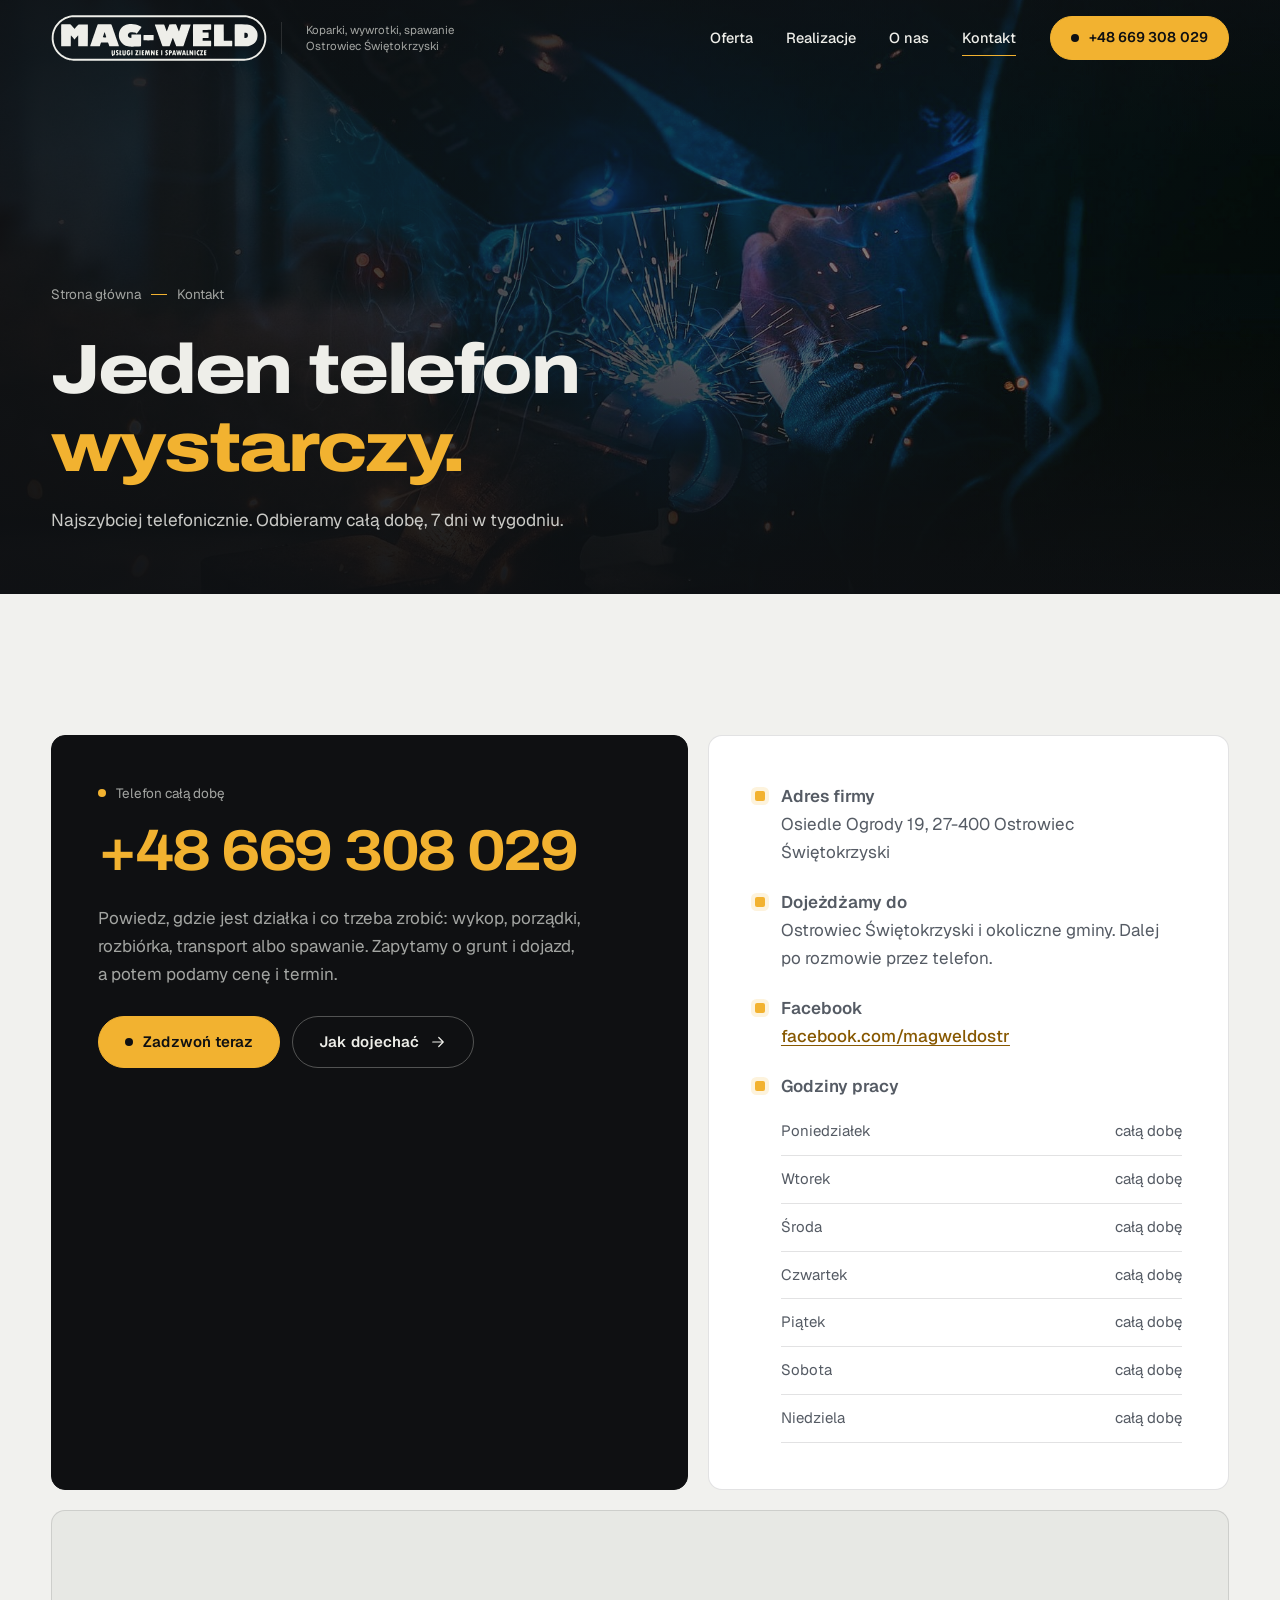
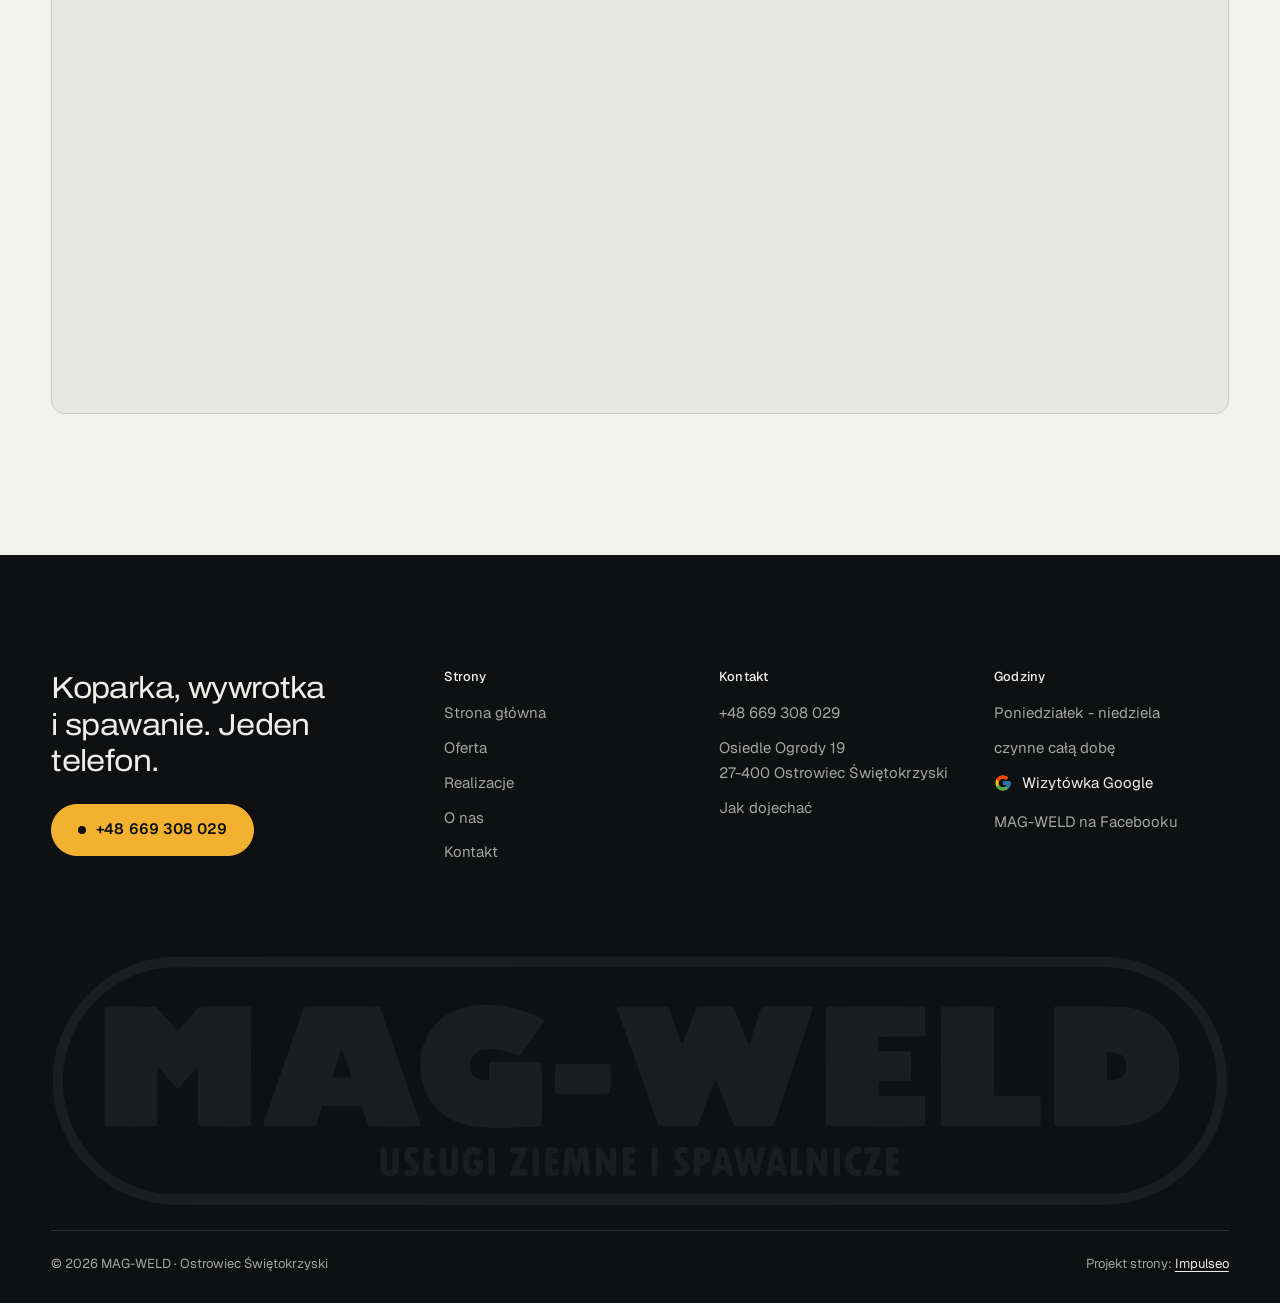
==== commit d0f09010: "[claude-edit][cmt:7e29aea0-bbee-492a-b16e-271c49cf87f0] nowy projekt na wzór ElMac: logo bez białej " ====
--- a/kontakt.html
+++ b/kontakt.html
@@ -3,111 +3,135 @@
 <head>
 <meta charset="UTF-8">
 <meta name="viewport" content="width=device-width, initial-scale=1.0">
-<title>Kontakt - MAG-WELD</title>
-<meta name="description" content="Kontakt MAG-WELD - Osiedle Ogrody 19, 27-400 Ostrowiec Świętokrzyski, Polska">
-<link rel="canonical" href="https://kris20032.github.io/mag-weld/kontakt.html">
+<title>Kontakt - MAG-WELD | +48 669 308 029 | Ostrowiec Świętokrzyski</title>
+<meta name="description" content="Kontakt z MAG-WELD: +48 669 308 029, Osiedle Ogrody 19, 27-400 Ostrowiec Świętokrzyski. Telefon czynny całą dobę, 7 dni w tygodniu.">
+<link rel="canonical" href="https://impulseo-pl.github.io/mag-weld/kontakt.html">
 <meta name="robots" content="noindex, nofollow">
+<meta name="theme-color" content="#0F1012">
 <meta property="og:type" content="website">
 <meta property="og:locale" content="pl_PL">
 <meta property="og:site_name" content="MAG-WELD">
-<meta property="og:title" content="Kontakt - MAG-WELD">
-<meta property="og:description" content="Kontakt MAG-WELD - Osiedle Ogrody 19, 27-400 Ostrowiec Świętokrzyski, Polska">
-<meta property="og:url" content="https://kris20032.github.io/mag-weld/kontakt.html">
-<meta property="og:image" content="https://kris20032.github.io/mag-weld/img/og.jpg">
+<meta property="og:title" content="Kontakt - MAG-WELD | +48 669 308 029 | Ostrowiec Świętokrzyski">
+<meta property="og:description" content="Kontakt z MAG-WELD: +48 669 308 029, Osiedle Ogrody 19, 27-400 Ostrowiec Świętokrzyski. Telefon czynny całą dobę, 7 dni w tygodniu.">
+<meta property="og:url" content="https://impulseo-pl.github.io/mag-weld/kontakt.html">
+<meta property="og:image" content="https://impulseo-pl.github.io/mag-weld/img/og.jpg">
 <meta property="og:image:width" content="1200">
 <meta property="og:image:height" content="630">
 <meta name="twitter:card" content="summary_large_image">
+
+<script>(function(){var d=document.documentElement;d.classList.add('js');try{if(!window.matchMedia('(prefers-reduced-motion: reduce)').matches)d.classList.add('anim');}catch(e){}setTimeout(function(){if(!d.classList.contains('anim-ok'))d.classList.remove('anim');},3500);})();</script>
+
+<link rel="preload" as="image" href="img/g10.jpg" fetchpriority="high">
 <link rel="preconnect" href="https://fonts.googleapis.com">
 <link rel="preconnect" href="https://fonts.gstatic.com" crossorigin>
-<link href="https://fonts.googleapis.com/css2?family=Space+Grotesk:wght@500;600;700&family=DM+Sans:opsz,wght@9..40,400;9..40,500;9..40,600&display=swap" rel="stylesheet">
-<link rel="stylesheet" href="assets/styles.css?v=66d6d17f">
+<link href="https://fonts.googleapis.com/css2?family=Archivo:wdth,wght@100..125,500..800&family=Geist:wght@400..600&display=swap" rel="stylesheet">
+<link rel="stylesheet" href="assets/styles.css?v=20261113">
+<script src="assets/lenis.min.js?v=1.1.20" defer></script>
+<script src="assets/main.js?v=20261113" defer></script>
 </head>
 <body>
-
-<header class="nav">
-  <div class="wrap nav-inner">
-    <a class="brand brand-has-logo" href="index.html"><img class="brand-logo" src="img/logo.png" alt="MAG-WELD" width="700" height="180" decoding="async"></a>
-    <nav class="nav-links">
-      <a href="oferta.html">Oferta</a>
-      <a href="realizacje.html">Realizacje</a>
-      <a href="o-nas.html">O nas</a>
-      <a href="kontakt.html" class="active" aria-current="page">Kontakt</a>
-      <a href="tel:+48669308029" class="btn btn-accent">Zadzwoń +48 669 308 029</a>
-    </nav>
-    <button class="nav-toggle" aria-label="Menu"><span></span><span></span><span></span></button>
-  </div>
+<a class="skip" href="#tresc">Przejdź do treści</a>
+<header class="site-head">
+<div class="head-in">
+  <a class="brand" href="index.html" aria-label="MAG-WELD - strona główna">
+    <span class="znak"><svg class="wm" viewBox="10 12 3210 686" role="img" aria-label="MAG-WELD - usługi ziemne i spawalnicze"><path pathLength="1" style="--i:0" d="M342.5 17.1C315 18.3 280.5 23.2 266.8 28C263.6 29.1 260.2 30 259.2 30C258.3 30 253 31.6 247.5 33.6C242 35.5 235 38 232 39.1C219.3 43.6 189.8 57.6 182.3 62.7C180.8 63.8 177.6 65.9 175.3 67.3C165.2 73.6 161.7 76 147.4 86.7C120.8 106.3 90.5 138.4 72.5 166C68.7 171.8 63.9 179.2 61.7 182.5C57.3 189.2 40.4 223.6 39.4 227.8C39 229.3 38.1 231.6 37.4 233C32.8 241.5 20.7 285.1 19.6 297C19.2 300.6 18.3 306.4 17.5 310C15.5 318.5 14.4 371 15.8 386C18.1 409.7 24.7 441 31.4 460.5C36.1 474.2 41.1 487.2 42.6 490C43.3 491.4 46.7 498.3 50.1 505.4C53.4 512.6 58.1 521.3 60.4 524.9C62.7 528.6 64.9 532.2 65.3 533C66.4 535.6 81.2 556.6 89 566.8C105.9 588.7 141.6 621.1 166.5 637.1C168.7 638.5 171.8 640.5 173.4 641.6C182.4 647.5 203.5 658.8 213.5 663.1C217.4 664.7 221.2 666.5 222.2 667C226.6 669.4 257 680 259.6 680C260.4 680 263.8 680.9 267.2 682.1C280.7 686.6 311.9 691.2 340.4 692.9C364.3 694.4 2852.7 694.4 2884.5 693C2923.4 691.2 2955 685.8 2982.5 676.2C2988 674.3 2995 671.9 2998 670.8C3010 666.7 3040 652.5 3047.7 647.3C3049.2 646.2 3052.3 644.2 3054.5 642.8C3056.7 641.5 3060.5 639.1 3063 637.5C3098.7 615.1 3137.1 576.2 3162.2 537C3172.5 521 3171.4 523 3188.6 487.6C3189.9 484.8 3191 482 3191 481.3C3191 480.6 3191.9 478.3 3193 476.3C3194.1 474.2 3195 471.8 3195 470.9C3195 469.9 3196.1 466.8 3197.5 463.8C3198.9 460.9 3200 457.8 3200 457C3200 456.2 3201.1 451.9 3202.4 447.5C3207.3 431.1 3212.4 405.3 3214.1 387.5C3215.1 377.2 3215.1 334 3214.1 323C3212.6 307 3206.4 274.4 3202.8 263.5C3202.3 261.8 3201 257.6 3200 254C3198 246.8 3194.6 237.2 3192.6 232.5C3191.8 230.8 3190.9 228.4 3190.5 227C3190.1 225.6 3188.7 222.5 3187.4 220C3186.2 217.5 3182.8 210.5 3180 204.5C3156.9 155.5 3110.2 102.8 3063.5 72.9C3061.3 71.5 3057.5 69.1 3055 67.5C3052.5 65.9 3048.9 63.7 3047 62.4C3040.9 58.5 3014.8 45.6 3007.5 42.8C2999.5 39.8 2994.7 38 2983.5 33.8C2979.1 32.2 2973.5 30.4 2971 30C2968.5 29.6 2963.8 28.3 2960.5 27.2C2947 22.7 2914.2 18.3 2884.5 17C2857.5 15.8 370.4 15.9 342.5 17.1ZM2891 45.5C2901.7 45.8 2912.3 46.4 2914.5 47C2916.7 47.5 2923.9 48.7 2930.4 49.5C2937 50.4 2942.7 51.3 2943.1 51.6C2944 52.1 2964.6 57.6 2970.8 59C2973.2 59.5 2977.7 61 2980.8 62.4C2984 63.7 2989.2 65.8 2992.5 67C2995.8 68.3 3001.2 70.5 3004.5 72C3007.8 73.5 3011.6 75.3 3013 75.9C3014.4 76.5 3016.2 77.4 3017 77.9C3017.8 78.4 3021.9 80.7 3026 83C3030.1 85.2 3035.1 88 3037.1 89.3C3039.1 90.5 3042.9 92.8 3045.6 94.4C3048.3 96.1 3053.8 99.9 3057.9 102.9C3061.9 106 3067.1 109.8 3069.4 111.4C3077.7 117.2 3089.9 128.8 3110.2 150.5C3119.8 160.7 3136.7 183.8 3145.6 198.9C3149.6 205.6 3164.2 235.5 3165.1 238.5C3165.5 240.1 3167.5 245.8 3169.5 251C3171.5 256.2 3174 263.7 3174.9 267.6C3175.9 271.5 3176.9 275.1 3177.3 275.6C3178.2 277.1 3183.7 305.3 3184.9 314.5C3189.3 348.3 3188 383.7 3181 418C3177.8 433.7 3170.3 459.4 3166.8 466C3165.8 467.9 3165 470.2 3165 471.1C3165 472.8 3150.1 503.9 3146.9 509C3146 510.4 3143.3 514.6 3140.9 518.5C3128.7 538 3122.6 545.8 3105.5 564.4C3092.3 578.7 3079.9 590.6 3072.2 596.3C3069.8 598.1 3065.8 601.2 3063.2 603.3C3054.4 610.3 3024.5 629.2 3020 630.5C3018.6 630.9 3016.4 632.1 3015.1 633.1C3013.8 634.2 3012 635 3011.1 635C3010.2 635 3008.2 635.8 3006.5 636.8C3000.5 640.4 2974.4 650.2 2963 653C2958.3 654.2 2951.7 656 2948.3 657.1C2944.9 658.1 2937 659.6 2930.7 660.4C2924.5 661.3 2917 662.5 2914 663.2C2909.5 664.3 2664.7 664.5 1616 664.5C389.5 664.5 323 664.4 313.5 662.8C308 661.8 299.5 660.4 294.5 659.6C275 656.5 237.8 644.6 223.9 637C221.9 635.9 219.6 635 218.7 635C217.9 635 216.2 634.2 214.9 633.1C213.6 632.1 211.5 631 210.2 630.6C209 630.2 205.2 628.1 201.7 626C198.3 623.9 191.5 619.8 186.7 616.8C181.9 613.9 175.1 609.4 171.7 606.7C168.3 604.1 163.8 600.8 161.7 599.4C153.7 594.1 140 581.1 119.8 559.5C114.2 553.6 106.5 543.7 97 530.5C94.3 526.8 87.2 515.9 84.3 511.1C79.9 503.7 65.7 474.3 64.5 470C63.8 467.5 61.4 460.6 59.1 454.7C56.8 448.7 55 443.1 55 442.2C54.9 441.3 54.3 438.7 53.5 436.5C52.7 434.3 50.7 426 49.1 418C41.9 382.1 40.7 350.4 45.1 315C46.5 303.9 51.6 278.6 53.5 273.5C54.3 271.3 54.9 268.7 55 267.8C55 266.9 56.8 261.3 59.1 255.3C61.4 249.4 63.8 242.5 64.5 240C65.8 235.5 70.7 224.6 73.4 220C74.3 218.6 76.5 214.1 78.5 210C80.5 205.9 83.3 200.6 84.8 198.3C86.3 196 89.4 191 91.8 187.3C108.6 161 144 122 160.6 111.4C162.2 110.4 166.4 107.2 170 104.4C173.6 101.6 179.9 97.2 184 94.7C188.1 92.2 194.4 88.3 198 86.1C201.6 83.8 206.1 81.3 208 80.5C209.9 79.6 212.2 78.5 213 78C213.8 77.4 215.6 76.5 217 75.9C218.4 75.3 221.3 74 223.5 72.9C234.2 67.9 254.9 60.2 263.5 58C266.3 57.3 272.3 55.6 277 54.3C281.7 53 289.8 51.2 295 50.4C300.2 49.6 308.6 48.1 313.5 47.2C321.9 45.6 400.4 45.5 1590 45C2287.1 44.7 2860.7 44.6 2864.5 44.7C2868.4 44.9 2880.3 45.2 2891 45.5Z"/><path pathLength="1" style="--i:1" d="M160.3 152.2C158.9 152.6 157.3 153.5 156.9 154.2C156.4 154.9 156 227.6 156 315.7C156 460 156.2 476 157.6 477.4C159.7 479.6 297 479.9 298.8 477.7C299.6 476.8 300 452.6 300.1 398.2C300.2 319.3 300.3 316.6 303.6 318.8C304.2 319.2 307.3 322.6 310.5 326.5C313.8 330.3 318 335.3 320.1 337.5C324.6 342.4 336.5 356.2 344.4 365.5C355.2 378.2 355.8 378.4 362.6 370.2C369.5 362 390.3 337.9 394 333.9C395.8 332 399.2 327.9 401.7 324.7C406.6 318.7 410 317.2 410 321.2C410 322.5 410 357.8 410 399.7C410 468.1 410.1 476 411.5 477.4C413.6 479.5 551.7 479.9 553.8 477.8C555.7 475.9 555.5 154.7 553.7 153.1C552.7 152.4 532.5 152 484.8 152C406.1 151.9 415.8 150.3 402.5 166C394.8 175 382.7 188.9 376.7 195.5C370.1 202.8 366.3 207.2 362.2 212.2C355.7 220.1 355.2 220 344.2 207.2C333 194.1 326.9 187.2 321 180.6C318.5 177.8 312.5 170.9 307.7 165.2C302.8 159.6 297.6 154.3 296 153.5C292.8 151.9 166.1 150.7 160.3 152.2Z"/><path pathLength="1" style="--i:2" d="M702.5 153C699.1 154.7 698 156.6 694.7 167C693.3 171.1 689 183.7 685 195C669 240.4 665.8 249.7 664.9 253.3C664.4 255.5 662.8 259.8 661.5 263.1C660.1 266.3 659 269.5 659 270.2C659 270.9 658.1 273.3 657.1 275.5C656.1 277.7 653.7 284.2 651.9 290C650.1 295.8 648 301.8 647.2 303.5C646.3 305.1 645.3 308.1 644.9 310C644.1 313.3 642 319.5 635 339C633.4 343.7 630 353.3 627.5 360.5C625.1 367.6 621.4 378 619.5 383.5C617.5 389 615.2 395.5 614.5 398C613.7 400.5 611.7 406.3 610 411C608.3 415.7 604.9 425.3 602.5 432.5C596.2 451 594.2 456.7 591.4 463.7C588.2 471.8 588.1 477.8 591.3 478.5C592.5 478.8 624.2 478.9 661.7 478.8C738.8 478.5 732.1 479.3 734.5 469.9C735.9 464.2 741.4 447.9 743 444.5C743.5 443.4 744.4 440.6 745 438.3C745.6 436 746.5 433.8 747 433.5C747.6 433.2 748 431.8 748 430.6C748 429.3 748.8 427.2 749.8 426L751.6 423.8L803 423.9C843.6 424.1 854.8 424.4 855.8 425.4C857 426.6 862.5 441.6 870.6 465.5C872.6 471.4 874.8 476.2 876.1 477.2C879.2 479.8 1015 480 1017.1 477.4C1018.2 476 1017.6 473.4 1012.6 459.1C1009.4 450 1006.2 440.5 1005.5 438C1004.2 433.6 1001.3 425.5 995 408C990.4 395.4 982 371.2 980.3 365.5C979.5 362.7 978.1 359.1 977.3 357.5C976.4 355.8 975.2 352.2 974.5 349.5C973.7 346.7 971.5 340 969.5 334.5C967.5 329 965.4 322.8 964.9 320.7C964.4 318.6 963.3 315.9 962.6 314.7C961.8 313.5 960.9 310.9 960.5 309C960.1 307.1 959.1 304.1 958.2 302.5C957.4 300.8 956.1 297.2 955.4 294.5C954.7 291.7 953.3 287.2 952.2 284.5C951.1 281.7 948.5 274.5 946.5 268.5C944.4 262.4 940.3 250.5 937.3 242C934.3 233.5 931 224 930 221C929 218 926.7 211.7 925 207C923.3 202.3 921 195.8 920 192.5C916.3 180.9 913.7 173.4 911.4 167.3C910.1 163.9 909 160.2 909 159.1C909 156.6 905.9 153.3 902.8 152.5C901.5 152.2 856.6 151.8 803 151.7C718 151.5 705.1 151.7 702.5 153ZM809.8 285.6C819.6 315.2 826.8 336.5 828.1 339.7C830.6 345.8 829.8 346 803.5 346C776.1 346 776.8 346.2 779.4 337.2C780.3 334.1 782 329.2 783 326.5C784.1 323.7 785 320.7 785 319.8C785 318.8 785.8 316.1 786.9 313.8C789.6 307.6 800 275.4 800 273.3C800 271.1 802 268.8 803.5 269.3C804 269.5 806.9 276.8 809.8 285.6Z"/><path pathLength="1" style="--i:3" d="M1176.5 148C1145.6 151.1 1132.4 154.4 1109 164.8C1066.5 183.8 1040.2 214 1023.5 263.2C1014.8 288.9 1014.5 339.6 1023 363.2C1024.1 366.4 1025 369.5 1025 370.1C1025 370.7 1027.3 376.4 1030.1 382.9C1041.9 409.8 1060.5 433.7 1081.3 448.8C1088.6 454.1 1092.2 456.2 1103.5 461.8C1118.1 469 1151.1 478.1 1169.8 480C1214.2 484.6 1221 484.7 1276 482.1C1287.8 481.6 1308.2 480.8 1321.3 480.4C1337.9 479.9 1345.6 479.3 1346.8 478.4C1349.5 476.4 1349.5 307.5 1346.8 304.8C1344.3 302.3 1207.1 302 1205 304.5C1204.1 305.6 1203.8 312 1203.9 328.6C1204 344.5 1203.7 351.6 1202.9 352.6C1200.3 355.8 1177.7 351.8 1168.7 346.6C1154.8 338.4 1148.2 321.3 1152.5 304.5C1156.8 287.8 1166.6 276.9 1182.7 271.4C1192.4 268 1224.4 268.1 1237.5 271.6C1240.8 272.5 1245.8 273.6 1248.5 274.2C1253.1 275 1258.9 277.1 1274.1 283.6C1286 288.6 1287.5 288.1 1296.5 274.7C1304.1 263.3 1304.8 262.4 1310.5 254.5C1313.3 250.6 1317.4 245 1319.5 242C1321.6 239 1326.1 232.7 1329.4 228C1332.7 223.3 1339 214.3 1343.4 208C1347.9 201.7 1352.3 195.7 1353.3 194.8C1356.5 191.5 1355.7 190.5 1344.4 184.1C1335 178.8 1323.3 173.5 1312 169.6C1283.4 159.6 1272.4 156.3 1263.1 155C1259 154.4 1255.4 153.8 1255 153.5C1249.1 149.8 1195.7 146.1 1176.5 148Z"/><path pathLength="1" style="--i:4" d="M1385.8 310.2C1383.3 312.7 1383 386.9 1385.4 389.3C1387.5 391.4 1530.8 391.2 1533.3 389.1C1535.6 387.3 1535.9 312 1533.7 310.1C1532.7 309.4 1510.9 309 1459.9 308.8C1392.1 308.5 1387.4 308.6 1385.8 310.2Z"/><path pathLength="1" style="--i:5" d="M1815.3 151.7L1771 152L1769.5 154.3C1768.7 155.6 1766.9 159.8 1765.6 163.6C1764.2 167.4 1761.7 174.1 1760 178.5C1758.3 182.9 1756 189.2 1754.8 192.5C1753.7 195.8 1751 202.9 1748.9 208.4C1746.8 213.8 1745 218.7 1745 219.4C1745 220 1744.3 221.8 1743.4 223.5C1741.6 226.8 1738.9 234.1 1735.8 244C1732 256 1728.5 256.7 1725.5 246.2C1724.6 243 1723.2 239.1 1722.4 237.5C1721.6 235.8 1720.4 232.2 1719.6 229.5C1718.8 226.7 1716.7 220.7 1715 216C1713.3 211.3 1711 204.9 1710 201.7C1709 198.5 1707.7 195.3 1707.2 194.7C1706.7 194 1705.8 191.7 1705.2 189.5C1704.6 187.3 1702.5 181 1700.5 175.5C1698.5 170 1696.2 163.3 1695.4 160.5C1692.9 151.8 1699.3 152.5 1623.3 152.2C1552.6 151.9 1553 151.9 1553 156.3C1553 158.4 1558.9 175.6 1562.1 182.8C1563.1 185.1 1564.4 188.7 1564.9 190.8C1565.4 192.8 1567.3 198.3 1569 203C1570.8 207.7 1574.6 218.5 1577.6 227C1580.5 235.5 1584 245.6 1585.5 249.5C1586.9 253.3 1588.7 258.3 1589.4 260.5C1590.2 262.7 1592.4 269 1594.4 274.5C1596.4 280 1598.9 287.2 1599.9 290.5C1601 293.8 1603.5 300.8 1605.5 306C1607.5 311.2 1609.7 317.5 1610.5 320C1613 328.2 1616.8 338.8 1618.3 341.7C1619.1 343.2 1620.1 346.3 1620.5 348.5C1620.9 350.7 1621.6 353 1622.1 353.6C1622.6 354.3 1623.9 357.6 1624.9 361.1C1626 364.6 1628.2 371.1 1630 375.5C1631.8 379.9 1633.9 386 1634.7 388.9C1635.5 391.9 1636.8 395.3 1637.5 396.4C1638.2 397.6 1639.1 399.8 1639.4 401.5C1639.8 403.1 1641.2 407.3 1642.6 410.7C1643.9 414.1 1645 417.7 1645 418.7C1645 419.7 1646.2 422.7 1647.5 425.5C1648.9 428.2 1650 431.3 1650 432.3C1650 433.4 1650.7 435.4 1651.5 436.8C1652.3 438.3 1653.9 442.2 1654.9 445.5C1656 448.8 1658.3 455.3 1660 460C1661.7 464.7 1663.5 470 1664 471.9C1665.8 478.9 1662.5 478.5 1719.9 478.8C1778 479.1 1773.6 479.7 1775.8 471.5C1776.4 469.3 1778.3 463.9 1780 459.5C1781.7 455.1 1784.2 448.3 1785.6 444.5C1786.9 440.6 1788.4 436.6 1788.9 435.5C1789.4 434.4 1790.5 431.5 1791.3 429C1792.1 426.5 1794 421.3 1795.5 417.5C1798.6 409.4 1803.5 396.2 1805.4 390.5C1806.2 388.3 1808.3 382.9 1810 378.5C1811.8 374.1 1814.3 367 1815.7 362.7C1819.1 352 1823.1 350.9 1825.6 360.1C1826.8 364.8 1839.8 397.8 1843 404.6C1844.1 406.9 1845 409.1 1845 409.6C1845 410.1 1846.6 414.4 1848.6 419C1850.5 423.7 1854.3 433.1 1857 440C1859.7 446.9 1863.5 456.2 1865.4 460.8C1867.3 465.4 1869.2 470.4 1869.5 472C1869.9 473.7 1871.3 475.9 1872.7 477C1875.2 478.9 1876.7 479 1925.9 479C1964.9 479 1977 478.7 1978.2 477.8C1979.6 476.7 1987.8 453.3 2004.1 404C2004.7 402.1 2006 398.2 2007 395.5C2008 392.7 2009.6 387.8 2010.7 384.5C2011.8 381.2 2017.2 365 2022.8 348.5C2028.4 332 2033.4 316.9 2034.1 315C2034.7 313.1 2036.3 308.6 2037.5 305C2041.7 292.8 2044.2 285.5 2045.5 281C2046.2 278.5 2047.5 275.1 2048.4 273.5C2049.3 271.8 2050 269.8 2050 269C2050 268.2 2051.9 262.3 2054.1 256C2056.3 249.7 2058.8 242.5 2059.5 240C2060.2 237.5 2062.5 230.8 2064.5 225C2066.5 219.2 2068.8 212.5 2069.5 210C2070.3 207.5 2074.5 194.8 2079 181.8C2083.4 168.7 2087 157.2 2087 156.1C2087 151.7 2087.4 151.7 2017.9 151.9C1945.6 152.1 1946.7 152 1945.5 157.8C1945.2 159.3 1944.1 162.7 1943.1 165.5C1939.4 175.6 1935 189.9 1935 191.5C1935 192.4 1934.3 194.4 1933.5 195.8C1932 198.4 1928.8 207.4 1925 219.5C1924 222.8 1922.1 228.4 1920.9 232C1919.7 235.6 1917.5 242.1 1916.1 246.5C1914.4 251.6 1912.9 254.5 1912 254.5C1911.1 254.5 1909.3 251.4 1907.4 246.5C1905.7 242.1 1903.6 236.9 1902.7 235C1901.9 233.1 1900.7 229.9 1900.1 227.9C1899.5 225.9 1898.1 222.6 1897 220.5C1895.9 218.3 1895 215.9 1895 215C1895 214.2 1893.8 211.2 1892.5 208.5C1891.1 205.7 1890 202.8 1890 202C1890 201.2 1888.9 198.4 1887.5 195.8C1886.1 193.2 1885 190.3 1885 189.3C1885 188.3 1884.3 186.4 1883.4 185.1C1882.5 183.9 1880.9 180.3 1880 177.2C1876.6 166.6 1871.2 154.6 1869.3 153.3C1866.6 151.5 1863.1 151.4 1815.3 151.7Z"/><path pathLength="1" style="--i:6" d="M2123.7 153.8C2122.1 155.5 2122 168.2 2122 315.4C2122 423.6 2122.3 475.8 2123 477.1C2124.6 480 2388.7 480.1 2391.3 477.2C2393.9 474.3 2394 400.8 2391.5 398C2389.7 396.1 2388 396 2329.8 396C2290.4 396 2269.2 395.6 2267.9 395C2266.1 394 2266 392.7 2266 376.2C2266 363.7 2266.4 358 2267.2 357.2C2268.1 356.3 2279.1 356 2310.5 356C2341.9 356 2352.9 355.7 2353.8 354.8C2355.6 353 2355.5 276.1 2353.7 275.4C2353 275.2 2333.4 274.9 2310.2 274.7C2273.9 274.5 2267.8 274.3 2267 273C2265.7 271 2265.7 238 2267 236C2267.8 234.7 2276 234.5 2329.1 234.3C2373.9 234.1 2390.6 233.8 2391.6 232.9C2392.8 232 2393 225.1 2393 193.4L2393 155.1L2390.8 153.6C2387 150.9 2126 151.2 2123.7 153.8Z"/><path pathLength="1" style="--i:7" d="M2438.5 153.6C2436.5 155.1 2436.5 156.4 2436.2 314.7C2436 456.7 2436.2 474.6 2437.5 476.7L2439 479L2572 479C2691.4 479 2705 478.8 2706.4 477.4C2709 474.8 2708.8 400 2706.2 397.7C2704.5 396.2 2698.8 396 2644.6 396C2605.3 396 2584.2 395.6 2582.9 395C2581 394 2581 391.5 2581 274.2C2581 182.3 2580.7 154.1 2579.8 153.2C2577.8 151.2 2441.2 151.6 2438.5 153.6Z"/><path pathLength="1" style="--i:8" d="M2748.3 152.2C2746.9 152.6 2745.3 153.5 2744.9 154.2C2744.4 154.9 2744 227.4 2744 315.2C2744 473.7 2744 475 2746 477C2748 479 2749.3 479 2827.3 479C2889.6 479 2909.7 478.7 2921.5 477.5C2945.1 475.2 2953.2 474.1 2958 472.5C2960.5 471.7 2965.4 470.4 2969 469.6C2978.4 467.6 2988.2 463.7 3001.5 456.8C3039.3 437.1 3061.5 411.3 3077.4 368.5C3088.7 338.1 3088.3 289.5 3076.5 259.3C3059.7 216.1 3029.9 184.5 2989.5 167.3C2964.6 156.6 2942 152.9 2899 152.3C2842.9 151.6 2750.9 151.5 2748.3 152.2ZM2908.2 278.4C2933.5 282.9 2940.5 291 2940.5 315.5C2940.4 328.2 2940.4 328.7 2937.2 334.7C2933.5 342 2925.8 348.3 2918.8 349.9C2907.7 352.4 2891 354.4 2889.8 353.2C2888 351.4 2888.1 279.8 2889.9 277.6C2891.6 275.5 2891.9 275.6 2908.2 278.4Z"/><path pathLength="1" style="--i:9" d="M981.1 538.7C976.7 541.8 975.3 543.5 973.9 547.5C969.6 559.9 971.8 566.4 985 579.5C996.1 590.6 997.2 593.1 992.4 596.9C989.3 599.3 986.5 599.5 983 597.5C976.8 594 974.2 596.4 974.4 605.2C974.7 613 976.9 614.5 988.3 614.5C1000.3 614.5 1005.7 611.6 1010.8 602.4C1016.9 591.4 1014.1 583.1 999.4 568.7C988.9 558.5 987.8 555.7 993.1 551.7C995.7 549.8 995.9 549.8 1001.1 551.5C1007.5 553.7 1009 552.4 1009 544.9C1009 537 1007 535.6 995.8 535.2L986.5 534.9L981.1 538.7Z"/><path pathLength="1" style="--i:9" d="M1148.4 538C1141.8 541.5 1141.1 542.3 1136.8 551L1133.6 557.5L1133.6 574.5L1133.5 591.5L1136.9 598.7C1142.2 610.1 1149.4 615 1161.1 615C1178 615 1187.6 603.7 1188.2 583.2C1188.6 570.4 1188.7 570.6 1175.8 570.2C1163.5 569.9 1162 570.7 1162 578.2C1162 582.8 1162.2 583.1 1165.5 584.7C1171.6 587.6 1171.2 593 1164.7 596.5C1159.9 599 1155.3 596.5 1152.8 589.9C1150.9 584.9 1150.3 566.8 1152 561.1C1153.8 554.7 1161.3 549.5 1163.5 553C1163.9 553.6 1165.9 554.9 1168 556L1171.9 558L1177.7 555.3C1185.7 551.5 1186.1 548.6 1179.5 542.3C1170.7 533.9 1159.2 532.4 1148.4 538Z"/><path pathLength="1" style="--i:9" d="M1721.2 536C1712.9 539.5 1708.5 546.9 1708.5 557.5C1708.5 565.8 1710.8 569.9 1721.4 580.2C1728.8 587.4 1730.3 589.3 1730.3 591.9C1730.3 598.6 1724.5 600.8 1717 596.9C1711.1 593.8 1709.7 595.3 1710.2 604.2C1710.7 613.6 1711.6 614.3 1723.2 614.7C1735.2 615.1 1741.6 611.9 1746.5 602.9C1752.7 591.5 1749.6 582.4 1735 568.3C1724.7 558.4 1723.9 556.8 1727.1 553.4C1729.8 550.6 1735.7 550.1 1739.4 552.5C1741.6 553.9 1741.9 553.9 1743.5 552.4C1745.5 550.4 1745.3 538.9 1743.2 536.8C1741.7 535.3 1724.4 534.6 1721.2 536Z"/><path pathLength="1" style="--i:9" d="M2195.4 537.3C2183.7 543.6 2177.9 552.5 2175.7 567.2C2171.9 593.1 2186.6 615 2207.6 615C2217.5 615 2219 613.7 2219 605.5C2219 597.3 2217.8 596 2210 596C2200.9 596 2195.8 590.8 2194.4 580.2C2192.3 563.8 2199.8 551.7 2211.2 553.4C2217.2 554.2 2218.3 553.2 2218.8 546.1C2219.5 536.4 2218 535 2207.7 535C2201.2 535.1 2198.7 535.5 2195.4 537.3Z"/><path pathLength="1" style="--i:9" d="M909.7 537.8C907.4 540.3 907.2 586.7 909.4 597.4C912.3 610.9 917.4 614.5 933.6 614.5C955.8 614.5 959 608.2 959 564.8C959 535.8 959.1 536 949.7 536C940.6 536 941 534.7 940.7 565.5C940.5 580.3 940 593.2 939.6 594.1C938.6 596.3 933.2 599.2 931.7 598.4C925.8 595.1 926 595.9 926 567C926 535.5 926.2 536 917.1 536C912.8 536 910.9 536.5 909.7 537.8Z"/><path pathLength="1" style="--i:9" d="M1030.5 536.7C1026.1 537.9 1026 538.4 1026 559.4C1026 579 1025.9 579.6 1023.5 583.5C1020.4 588.5 1020.4 589.8 1023.5 594C1025.5 596.8 1026 598.5 1026 603.7C1026 613.3 1027.1 614 1041.8 614C1055.5 614 1056.4 613.5 1057.5 605.7C1058.5 599.3 1056.4 596 1051.4 596C1044.4 596 1044 595.3 1044 582.5C1044 571.4 1044.1 571 1046.8 567.8C1054.4 558.8 1055 555.3 1048.8 554.8L1044.5 554.5L1044 546.3C1043.7 541.8 1043.2 537.8 1042.8 537.4C1041.8 536.5 1033.1 536 1030.5 536.7Z"/><path pathLength="1" style="--i:9" d="M1070 537.9C1068.6 540.6 1068.7 589.4 1070.1 596.2C1071.8 604 1074.3 608.3 1079.2 611.6C1083.3 614.4 1084 614.5 1094.6 614.5C1108.3 614.5 1112.6 612.3 1116.9 603C1119.5 597.6 1119.5 597.2 1119.8 569.2C1120.2 535.7 1120.2 536 1111.7 536C1101.7 536 1102 535 1102 565.7L1102 592.2L1098.6 595.6C1094.5 599.7 1094 599.7 1090.1 596.4L1087 593.8L1087 567.1C1087 535.2 1087.3 536 1077.5 536C1072.2 536 1070.9 536.3 1070 537.9Z"/><path pathLength="1" style="--i:9" d="M1204.2 537.6L1202 539.1L1202 574.6C1202 615.7 1201.6 614 1211.4 614C1220.3 614 1220 615.3 1220 575C1220 534.8 1220.3 536 1211.7 536C1208.6 536 1205.5 536.6 1204.2 537.6Z"/><path pathLength="1" style="--i:9" d="M1264.5 537.4C1262 539.2 1261.3 547.3 1263.4 550.5C1264.9 552.8 1265.6 553 1273 553C1281.5 553 1284.6 554.5 1283.1 557.8C1282.7 558.7 1281.6 561.3 1280.6 563.5C1279.6 565.7 1277.8 569.7 1276.6 572.5C1275.3 575.2 1273.1 580.4 1271.5 584C1270 587.6 1267 594.1 1264.9 598.5C1257.2 614.7 1256.4 614 1284.1 614C1309.5 614 1310 613.8 1310 605.4C1310 597.6 1309.3 597 1299 597C1285 597 1284.7 596.4 1290.9 583.5C1293.1 579.1 1296.3 572.1 1298 568C1302.2 558.1 1304.7 552.5 1307.6 546.9C1310.3 541.6 1310.6 538.8 1308.7 537.1C1306.7 535.5 1266.7 535.8 1264.5 537.4Z"/><path pathLength="1" style="--i:9" d="M1325.2 537.6L1323 539.1L1323 575C1323 606.3 1323.2 611.1 1324.6 612.4C1326.7 614.6 1337.2 614.6 1339 612.5C1340.7 610.5 1340.5 539.3 1338.8 537.3C1337.3 535.5 1327.9 535.6 1325.2 537.6Z"/><path pathLength="1" style="--i:9" d="M1359.7 537.8C1357 540.8 1357.2 609.9 1359.8 612.3C1361.3 613.7 1364 614 1375.2 614C1391.9 614 1393.5 613.2 1393.5 605C1393.5 597.7 1390.9 595.6 1383 596.5C1377 597.2 1375.4 596.4 1375 592.5C1374.2 585.4 1376.5 582.5 1382.1 583.4C1387.2 584.2 1388.8 583.4 1389.9 579.3C1392.1 571.3 1389.6 567 1382.6 567C1376.2 567 1375 565.9 1375 560C1375 554 1376.2 553 1383.5 553C1392 553 1395 549.3 1392.9 541.5C1391.5 536.5 1389.7 536 1374.7 536C1363 536 1361.1 536.2 1359.7 537.8Z"/><path pathLength="1" style="--i:9" d="M1414 538.3C1411.2 541.2 1411.4 539.9 1409 569C1408.5 575.3 1407.6 582.7 1407.1 585.5C1405.6 592.7 1404.1 609.1 1404.8 610.9C1405.7 613.4 1407.1 614 1412.7 614C1420.1 614 1420.5 613.1 1422.4 591.9C1424.1 572.9 1424.5 571 1426.6 571C1428.2 571 1429.6 576.1 1430.5 585C1430.8 588.6 1431.7 593.1 1432.5 595C1433.3 596.9 1434.2 601.1 1434.5 604.3C1435.3 611 1437.5 614 1441.9 614C1446.9 614 1449.1 611.2 1450.5 602.9C1455.7 573 1456.4 570 1458 570C1459.5 570 1460.2 573.4 1461.1 584.5C1463.3 613.3 1463.6 614 1472 614C1478 614 1480.3 612.3 1480.3 607.9C1480.3 602.9 1478.2 585 1477.1 579.9C1476.6 577.5 1475.6 568.5 1475 560C1473.8 543.2 1472.8 538.5 1470.1 537.1C1467.1 535.4 1452.3 536 1450.7 537.9C1448.9 539.9 1446.2 551.4 1445.1 561.5C1443.8 572.5 1440.9 574.3 1439.5 565C1439.2 563.1 1438.3 558.3 1437.5 554.5C1436.7 550.6 1435.8 545.4 1435.5 542.8C1434.7 536.9 1433.7 536.3 1423.8 536.2C1417 536.1 1415.7 536.4 1414 538.3Z"/><path pathLength="1" style="--i:9" d="M1496.5 537.6C1495.2 538.9 1495 544 1495 575C1495 615.8 1494.6 614 1503.1 614C1511.6 614 1512 613.1 1512 593C1512 583.6 1512.4 576 1512.8 576C1514.7 576 1518.1 580.9 1521.1 588C1525.8 599.1 1532.9 611.9 1535 613C1537.6 614.4 1548.4 614.2 1549.8 612.8C1551.4 611.2 1551.5 540.9 1550 537.9C1549.1 536.4 1547.8 536 1543 536C1534.1 536 1533.6 537.2 1534.2 555.6C1534.9 576.6 1533.8 579.6 1528.9 569.7C1527.4 566.9 1523.4 558.7 1519.9 551.7C1516.5 544.7 1513.1 538.5 1512.4 537.9C1510.2 536.1 1498.3 535.9 1496.5 537.6Z"/><path pathLength="1" style="--i:9" d="M1570.6 537.3C1568.9 538.6 1568.7 541 1568.7 574.8C1568.7 602.7 1569 611.3 1570 612.5C1571 613.7 1573.9 614 1586 614C1603.4 614 1604 613.7 1604 604.9C1604 597.9 1603 597 1595.3 597C1588.1 597 1585 595 1585 590.2C1585 585.1 1587.6 582.7 1592.7 583.3C1598.9 584 1601 581.8 1601 575C1601 568.2 1598.9 566 1592.7 566.7C1587.5 567.3 1585 564.9 1585 559.3C1585 554.9 1588 553 1595.2 553C1602 553 1604 551 1604 544.3C1604 536.8 1602.4 536 1586.2 536C1576.3 536 1571.9 536.4 1570.6 537.3Z"/><path pathLength="1" style="--i:9" d="M1649.3 537.5L1647 539.1L1647 574.6C1647 615.4 1646.7 614 1655.8 614C1664.6 614 1664.1 616.3 1664.2 575.1C1664.2 550.8 1663.8 538.4 1663.1 537.7C1661.2 535.8 1651.8 535.7 1649.3 537.5Z"/><path pathLength="1" style="--i:9" d="M1764.2 537.8C1762.3 539.7 1762.2 541.3 1762.3 574.1C1762.3 614.6 1762.2 614 1771.3 614C1779.1 614 1780 612.4 1780 598.2C1780 585.1 1780.5 584 1785.8 584C1789.8 584 1798.5 580.5 1801.9 577.6C1813 567.8 1810.1 546 1796.8 539.8C1789.1 536.1 1767.2 534.8 1764.2 537.8ZM1787 553.5C1792.7 556.4 1791.8 565.3 1785.5 568.2C1781.4 570 1780 567.9 1780 560C1780 551.3 1781 550.4 1787 553.5Z"/><path pathLength="1" style="--i:9" d="M1831.7 537.8C1830.8 538.8 1829.6 541.3 1829.1 543.5C1825.6 556.9 1823.1 565.7 1822.5 567.2C1822.1 568.2 1821 572.5 1820 576.7C1817.5 587.7 1813.3 602.9 1811.8 606.8C1809.9 611.8 1813.3 614.4 1820.9 613.8C1827.1 613.2 1830 610.7 1830 605.9C1830 601.7 1833.2 600 1841.2 600C1848.6 600 1848.7 600.1 1851 607C1852.8 612.4 1855.5 614 1862.8 614C1870.4 614 1871.1 611.9 1867.7 600.8C1866.3 596.2 1863.9 587.8 1862.4 582C1861 576.2 1858.9 568.6 1857.9 565C1856.9 561.4 1855.4 555.5 1854.6 551.9C1853 544.8 1850.2 537.1 1849.1 536.9C1843.1 535.8 1833 536.3 1831.7 537.8ZM1842.5 563C1843.8 565.1 1845.8 582.4 1845 584.6C1843.3 588.9 1836.9 588.5 1835.5 584.1C1834.7 581.6 1837.6 565.2 1839.1 563.4C1840.4 561.8 1841.6 561.6 1842.5 563Z"/><path pathLength="1" style="--i:9" d="M1872.5 538C1870.7 540 1870.7 540.3 1872.3 545.3C1873.3 548.2 1874.7 553.8 1875.5 557.9C1876.3 561.9 1877.2 565.6 1877.5 566C1877.8 566.5 1878.9 570.8 1879.9 575.7C1888.2 613.9 1888.3 614 1897.1 614C1903.3 614 1904.7 612.7 1906 606.3C1906.7 603.1 1907.8 598 1908.6 595C1909.4 592 1910 588.2 1910 586.5C1910 581.7 1911.9 576 1913.6 576C1915.6 576 1916.3 578.3 1919.5 595.3C1922.6 612.2 1923.8 614 1931.5 614C1937.5 614 1939.7 611.8 1941.4 604C1942.2 600.4 1943.4 595.7 1943.9 593.5C1944.5 591.3 1945.6 586.6 1946.5 583C1947.3 579.4 1949.2 571.8 1950.6 566C1958 535.9 1958 535.5 1947.7 536.4C1941.5 537 1940.4 537.7 1939.5 542C1939.2 543.4 1938.2 547.2 1937.4 550.5C1936.5 553.8 1935.4 560.3 1934.9 565C1933.8 574.4 1931.9 577.9 1929.6 574.8C1928.9 573.8 1927.3 566.6 1926 558.8C1922.7 537.9 1921.1 535.2 1912.7 536.3C1907.1 537.1 1905.3 539.3 1904 547.5C1900.5 570.6 1898.9 577 1897 577C1895.8 577 1895.4 575.4 1891.6 556.9C1888.6 542.6 1887.9 540.3 1885.6 538.3C1882 535.2 1875.1 535.1 1872.5 538Z"/><path pathLength="1" style="--i:9" d="M1980.5 537C1977.2 538.3 1976.3 540.1 1975 547C1974.4 550.5 1973.4 554.3 1972.8 555.4C1972.2 556.4 1970.9 560.9 1969.9 565.4C1967.8 574.7 1962.9 593.1 1960.6 600.5C1957.2 611.2 1958.6 614 1967.1 614C1973.6 614 1975.4 612.5 1976.6 606.3C1977.5 601.5 1979.3 600.6 1987.5 600.5C1995.4 600.5 1998 601.7 1998 605.6C1998 609.8 2002 613.2 2007.8 613.8C2016.8 614.6 2018.1 610.2 2013.2 595.5C2012.1 592.2 2010.5 586.6 2009.6 583C2008.7 579.4 2006.6 571.3 2004.9 565C2003.2 558.7 2001.2 550.6 2000.3 547C1998.3 538.2 1995.8 536 1988.2 536.1C1985.1 536.1 1981.6 536.5 1980.5 537ZM1990.1 568.6C1990.6 572.4 1991.5 576.8 1992 578.4C1993.9 583.9 1992.1 587 1987.1 587C1983.1 587 1981.6 584.8 1982.4 580.2C1982.8 578.2 1983.5 573.7 1984.1 570.2C1985.9 557.8 1988.5 557.2 1990.1 568.6Z"/><path pathLength="1" style="--i:9" d="M2029 537.8C2026.8 539.6 2026.4 550.9 2026.9 605.2C2027 613.6 2027.7 614 2042.5 614C2057.5 614 2058 613.7 2058 604.6C2058 597.3 2057 596 2051.4 596C2043.9 596 2044 596.4 2044 566C2044 539.4 2044 539.1 2041.8 537.6C2038.7 535.4 2031.8 535.6 2029 537.8Z"/><path pathLength="1" style="--i:9" d="M2072.3 537.6C2070 539.5 2070 539.6 2069.9 574.8C2069.8 615.7 2069.4 614 2078.6 614C2086.9 614 2087 613.7 2087 593.9C2087 580.5 2087.3 577 2088.3 577C2090.1 577 2093.6 580.9 2094.5 584C2095.9 588.6 2106.3 609.5 2108.3 611.7C2110 613.6 2111.4 614 2116.2 614C2126.8 614 2126 617.3 2126 575C2126 533 2126.7 536.2 2117.2 536.2C2109.2 536.2 2108.8 537.2 2109.1 556.7C2109.5 580.4 2109.1 580.3 2097.5 556.6C2092.8 547.1 2088.3 538.7 2087.4 537.9C2084.7 535.7 2074.9 535.5 2072.3 537.6Z"/><path pathLength="1" style="--i:9" d="M2145 537.9C2143.2 541.4 2143.7 610.5 2145.6 612.4C2147.5 614.3 2158 614.6 2159.8 612.8C2160.7 611.9 2161 602.2 2161 575.5C2161 533.7 2161.5 536 2151.7 536C2147.2 536 2145.9 536.4 2145 537.9Z"/><path pathLength="1" style="--i:9" d="M2228.8 538C2227.3 539.2 2226.8 540.9 2226.7 544.7C2226.6 552.2 2227.7 553 2237.5 553C2249.2 553 2249.4 553.4 2243.5 566.8C2241 572.7 2238 579.3 2237 581.5C2226.8 603.4 2224.4 609.8 2225.7 611.8C2227.1 614.1 2270.2 614.7 2272.4 612.5C2275.5 609.4 2275.1 599.5 2271.8 597.3C2271.1 596.9 2266.5 596.5 2261.6 596.5C2251 596.5 2249.2 595.2 2252.4 589.7C2253.4 588 2256.9 580.4 2260.1 573C2266.9 557.7 2268.8 553.4 2271.9 547C2274.3 541.9 2274.6 538.7 2272.7 537.2C2270.5 535.3 2231.2 536 2228.8 538Z"/><path pathLength="1" style="--i:9" d="M2288 538C2286.1 539.9 2286 541.3 2286 574.8C2286 604.6 2286.2 609.9 2287.6 611.8C2289 613.9 2289.7 614 2304 614C2321 614 2322.1 613.4 2322.4 605C2322.5 599.2 2319.7 596.8 2312.8 596.5C2306.1 596.3 2305.2 595.8 2304.5 591.7C2303.3 585.5 2305.2 583 2311.2 583C2318.7 583 2319.5 582.2 2319.5 575.1C2319.5 567.8 2319.3 567.6 2311.7 567C2305.6 566.5 2305.5 566.5 2304.6 562.9C2303 556.4 2305.3 553.6 2312.5 553.2C2320.1 552.8 2322 551.2 2322 545.1C2322 536.5 2321.1 536 2304.4 536C2291.3 536 2289.8 536.2 2288 538Z"/></svg></span>
+    <span class="brand-sub">Koparki, wywrotki, spawanie<br>Ostrowiec Świętokrzyski</span>
+  </a>
+  <nav class="nav-links" aria-label="Menu główne">
+    <a class="nl" href="oferta.html">Oferta</a><a class="nl" href="realizacje.html">Realizacje</a><a class="nl" href="o-nas.html">O&nbsp;nas</a><a class="nl" href="kontakt.html" aria-current="page">Kontakt</a>
+    <a class="btn btn-copper nav-cta" href="tel:+48669308029"><span class="live" aria-hidden="true"></span>+48 669 308 029</a>
+  </nav>
+  <button class="burger" type="button" aria-label="Otwórz menu" aria-expanded="false" aria-controls="mnav"><span></span><span></span></button>
+</div>
 </header>
 
-<main>
+<div class="mnav" id="mnav">
+  <div class="mnav-in">
+    <a class="ml" href="index.html">Strona główna</a><a class="ml" href="oferta.html">Oferta</a><a class="ml" href="realizacje.html">Realizacje</a><a class="ml" href="o-nas.html">O&nbsp;nas</a><a class="ml" href="kontakt.html" aria-current="page">Kontakt</a>
+    <div class="mnav-foot">
+      <span>Telefon czynny całą dobę, 7 dni w&nbsp;tygodniu</span>
+      <a class="btn btn-copper" href="tel:+48669308029"><span class="live" aria-hidden="true"></span>+48 669 308 029</a>
+    </div>
+  </div>
+</div>
+<main id="tresc">
+
 <section class="pagehead">
-  <img src="img/g10.jpg" alt="MAG-WELD - Zapytaj o wycenę" width="1800" height="1200" decoding="async">
-  <div class="wrap">
-    <span class="eyebrow">Kontakt</span>
-    <h1>Zapytaj o wycenę</h1>
-    <p>Odpowiemy na pytania i przygotujemy wycenę.</p>
+  <div class="pagehead-media"><img src="img/g10.jpg" alt="Iskry przy spawaniu stali" width="1800" height="1200" decoding="async" fetchpriority="high" style="object-position:60% 50%"></div>
+  <div class="ph-in">
+    <p class="crumb up" style="--d:0"><a href="index.html">Strona główna</a><span class="sl" aria-hidden="true"></span>Kontakt</p>
+    <h1><span class="ln"><span class="ln-i" style="--k:0">Jeden telefon</span></span><span class="ln"><span class="ln-i" style="--k:1"><em>wystarczy.</em></span></span></h1>
+    <p class="ph-lead up" style="--d:300">Najszybciej telefonicznie. Odbieramy całą dobę, 7 dni w&nbsp;tygodniu.</p>
   </div>
 </section>
-<section>
-  <div class="wrap contact-grid">
-    <div class="reveal">
-      <span class="eyebrow">Dane kontaktowe</span>
-      <h2 style="margin:var(--space-4) 0 var(--space-6)">MAG-WELD</h2>
-      <div class="info-list">
-        <div class="info-row"><div class="ic"><svg class="ico-tel" width="16" height="16" viewBox="0 0 24 24" fill="none" aria-hidden="true"><path d="M6.6 10.8a15.5 15.5 0 0 0 6.6 6.6l2.2-2.2a1 1 0 0 1 1-.24 11.4 11.4 0 0 0 3.6.58 1 1 0 0 1 1 1V20a1 1 0 0 1-1 1A17 17 0 0 1 3 4a1 1 0 0 1 1-1h3.5a1 1 0 0 1 1 1c0 1.25.2 2.46.58 3.6a1 1 0 0 1-.25 1l-2.23 2.2Z" fill="currentColor"/></svg></div><div><div class="lbl">Telefon</div><a class="val" href="tel:+48669308029">+48 669 308 029</a></div></div>
-        <div class="info-row"><div class="ic"><svg class="ico-pin" width="16" height="16" viewBox="0 0 24 24" fill="none" aria-hidden="true"><path d="M12 21s7-6.1 7-11.5A7 7 0 0 0 5 9.5C5 14.9 12 21 12 21Z" stroke="currentColor" stroke-width="1.6" fill="none"/><circle cx="12" cy="9.5" r="2.4" fill="currentColor"/></svg></div><div><div class="lbl">Adres</div><div class="val">Osiedle Ogrody 19, 27-400 Ostrowiec Świętokrzyski, Polska</div></div></div>
-        <div class="info-row"><div class="ic"><svg class="ico-clock" width="16" height="16" viewBox="0 0 24 24" fill="none" aria-hidden="true"><circle cx="12" cy="12" r="8.2" stroke="currentColor" stroke-width="1.6"/><path d="M12 7.5V12l3.2 1.9" stroke="currentColor" stroke-width="1.6" stroke-linecap="round"/></svg></div><div><div class="lbl">Godziny</div><div class="val" style="font-weight:500">Czynne całą dobę, 7 dni w tygodniu</div></div></div>
+
+<section class="sec">
+  <div class="wrap">
+    <div class="k-grid">
+      <div class="k-card dark rv">
+        <span class="lbl"><span class="live" aria-hidden="true"></span>Telefon całą dobę</span>
+        <a class="k-phone" href="tel:+48669308029">+48 669 308 029</a>
+        <p>Powiedz, gdzie jest działka i&nbsp;co trzeba zrobić: wykop, porządki, rozbiórka, transport albo spawanie. Zapytamy o&nbsp;grunt i&nbsp;dojazd, a&nbsp;potem podamy cenę i&nbsp;termin.</p>
+        <div class="cta-row" style="margin-top:28px">
+          <a class="btn btn-copper" href="tel:+48669308029"><span class="live" aria-hidden="true"></span>Zadzwoń teraz</a>
+          <a class="btn btn-ghost" href="https://maps.google.com/?cid=16993786873835529174" target="_blank" rel="noopener">Jak dojechać<svg class="ico arr" width="18" height="18" viewBox="0 0 24 24" fill="none" stroke="currentColor" stroke-width="1.6" stroke-linecap="round" stroke-linejoin="round" aria-hidden="true"><path d="M5 12h14M13 6l6 6-6 6"/></svg></a>
+        </div>
+      </div>
+      <div class="k-card rv" style="--d:120">
+        <ul class="k-list">
+          <li><span><b>Adres firmy</b>Osiedle Ogrody 19, 27-400 Ostrowiec Świętokrzyski</span></li>
+          <li><span><b>Dojeżdżamy do</b>Ostrowiec Świętokrzyski i&nbsp;okoliczne gminy. Dalej po rozmowie przez telefon.</span></li>
+          <li><span><b>Facebook</b><a class="u" href="https://www.facebook.com/magweldostr/" target="_blank" rel="noopener">facebook.com/magweldostr</a></span></li>
+          <li><span><b>Godziny pracy</b>
+            <ul class="hours"><li><span>Poniedziałek</span><span>całą dobę</span></li><li><span>Wtorek</span><span>całą dobę</span></li><li><span>Środa</span><span>całą dobę</span></li><li><span>Czwartek</span><span>całą dobę</span></li><li><span>Piątek</span><span>całą dobę</span></li><li><span>Sobota</span><span>całą dobę</span></li><li><span>Niedziela</span><span>całą dobę</span></li></ul></span></li>
+        </ul>
       </div>
     </div>
-    <div class="reveal">
-      <div class="form">
-        <h3 style="margin-bottom:var(--space-4)">Najszybciej telefonicznie</h3>
-        <p class="muted" style="margin-bottom:var(--space-5)">Zadzwoń albo napisz, gdzie jest działka i co trzeba zrobić, a podamy cenę i termin.</p>
-        <a href="tel:+48669308029" class="btn btn-accent" style="justify-content:center">Zadzwoń: +48 669 308 029 <span class="arr">→</span></a>
-      </div>
+    <div class="map map-lg rv">
+      <iframe title="Mapa dojazdu - MAG-WELD, Ostrowiec Świętokrzyski" src="https://maps.google.com/maps?q=Osiedle%20Ogrody%2019%2C%2027-400%20Ostrowiec%20%C5%9Awi%C4%99tokrzyski&z=11&output=embed" loading="lazy" referrerpolicy="no-referrer-when-downgrade"></iframe>
     </div>
   </div>
 </section>
-<section style="padding-top:0">
-  <div class="wrap reveal">
-    <iframe class="map" title="MAG-WELD - Ostrowiec Świętokrzyski" src="https://maps.google.com/maps?q=50.9434491%2C21.4009347&z=15&output=embed" loading="lazy" referrerpolicy="no-referrer-when-downgrade"></iframe>
-  </div>
-</section>
 </main>
-
-<footer>
+<footer class="site-foot">
   <div class="wrap">
-    <div class="foot-grid">
-      <div class="foot-brand">
-        <div class="name">MAG-WELD</div>
-        <p>Kopiemy, równamy teren, czyścimy działki z karp i zarośli, wywozimy gruz i ziemię. A jak trzeba coś pospawać, robimy to sami, bez drugiej ekipy.</p>
+    <div class="foot-top">
+      <div>
+        <p class="foot-claim">Koparka, wywrotka i&nbsp;spawanie. Jeden telefon.</p>
+        <a class="btn btn-copper" href="tel:+48669308029"><span class="live" aria-hidden="true"></span>+48 669 308 029</a>
       </div>
-      <div class="foot-col">
-        <h4>Nawigacja</h4>
-        <a href="oferta.html">Oferta</a>
-        <a href="realizacje.html">Realizacje</a>
-        <a href="o-nas.html">O nas</a>
-        <a href="kontakt.html">Kontakt</a>
+      <div>
+        <h4>Strony</h4>
+        <ul><li><a href="index.html">Strona główna</a></li><li><a href="oferta.html">Oferta</a></li><li><a href="realizacje.html">Realizacje</a></li><li><a href="o-nas.html">O&nbsp;nas</a></li><li><a href="kontakt.html">Kontakt</a></li></ul>
       </div>
-      <div class="foot-col">
+      <div>
         <h4>Kontakt</h4>
-        <a href="tel:+48669308029">+48 669 308 029</a>
-        <p>Osiedle Ogrody 19, 27-400 Ostrowiec Świętokrzyski, Polska</p>
-        <a href="https://maps.google.com/?cid=16993786873835529174&g_mp=Cidnb29nbGUubWFwcy5wbGFjZXMudjEuUGxhY2VzLlNlYXJjaFRleHQQAhgEIAA" target="_blank" rel="noopener">Jak dojechać →</a>
-      <div class="foot-soc">
-        <a class="soc" href="https://www.facebook.com/magweldostr/" target="_blank" rel="noopener" aria-label="Facebook - MAG-WELD"><svg viewBox="0 0 24 24" aria-hidden="true" focusable="false"><path d="M9.101 23.691v-7.98H6.627v-3.667h2.474v-1.58c0-4.085 1.848-5.978 5.858-5.978.401 0 .955.042 1.468.103a8.68 8.68 0 0 1 1.141.195v3.325a8.623 8.623 0 0 0-.653-.036 26.805 26.805 0 0 0-.733-.009c-.707 0-1.259.096-1.675.309a1.686 1.686 0 0 0-.679.622c-.258.42-.374.995-.374 1.752v1.297h3.919l-.386 2.103-.287 1.564h-3.246v8.245C19.396 23.238 24 18.179 24 12.044c0-6.627-5.373-12-12-12s-12 5.373-12 12c0 5.628 3.874 10.35 9.101 11.647Z" fill="currentColor"/></svg></a>
-        <a class="soc" href="https://maps.google.com/?cid=16993786873835529174&g_mp=Cidnb29nbGUubWFwcy5wbGFjZXMudjEuUGxhY2VzLlNlYXJjaFRleHQQAhgEIAA" target="_blank" rel="noopener" aria-label="Google - MAG-WELD"><svg viewBox="0 0 24 24" aria-hidden="true" focusable="false"><path d="M12.48 10.92v3.28h7.84c-.24 1.84-.853 3.187-1.787 4.133-1.147 1.147-2.933 2.4-6.053 2.4-4.827 0-8.6-3.893-8.6-8.72s3.773-8.72 8.6-8.72c2.6 0 4.507 1.027 5.907 2.347l2.307-2.307C18.747 1.44 16.133 0 12.48 0 5.867 0 .307 5.387.307 12s5.56 12 12.173 12c3.573 0 6.267-1.173 8.373-3.36 2.16-2.16 2.84-5.213 2.84-7.667 0-.76-.053-1.467-.173-2.053H12.48z" fill="currentColor"/></svg></a>
+        <ul>
+          <li><a href="tel:+48669308029">+48 669 308 029</a></li>
+          <li>Osiedle Ogrody 19<br>27-400 Ostrowiec Świętokrzyski</li>
+          <li><a href="https://maps.google.com/?cid=16993786873835529174" target="_blank" rel="noopener">Jak dojechać</a></li>
+        </ul>
       </div>
+      <div>
+        <h4>Godziny</h4>
+        <ul>
+          <li>Poniedziałek - niedziela</li>
+          <li>czynne całą dobę</li>
+          <li><a class="soc" href="https://maps.google.com/?cid=16993786873835529174" target="_blank" rel="noopener" aria-label="Wizytówka MAG-WELD w Google"><svg class="g-logo" viewBox="0 0 48 48" aria-hidden="true"><path fill="#FFC107" d="M43.6 20.5H42V20H24v8h11.3C33.7 32.7 29.2 36 24 36c-6.6 0-12-5.4-12-12s5.4-12 12-12c3.1 0 5.8 1.2 7.9 3.1l5.7-5.7C34 6.1 29.3 4 24 4 12.9 4 4 12.9 4 24s8.9 20 20 20 20-8.9 20-20c0-1.3-.1-2.4-.4-3.5z"/><path fill="#FF3D00" d="m6.3 14.7 6.6 4.8C14.7 15.1 19 12 24 12c3.1 0 5.8 1.2 7.9 3.1l5.7-5.7C34 6.1 29.3 4 24 4 16.3 4 9.7 8.3 6.3 14.7z"/><path fill="#4CAF50" d="M24 44c5.2 0 9.9-2 13.4-5.2l-6.2-5.2A11.9 11.9 0 0 1 24 36c-5.2 0-9.6-3.3-11.3-7.9l-6.5 5C9.5 39.6 16.2 44 24 44z"/><path fill="#1976D2" d="M43.6 20.5H42V20H24v8h11.3a12 12 0 0 1-4.1 5.6l6.2 5.2C37 39.2 44 34 44 24c0-1.3-.1-2.4-.4-3.5z"/></svg>Wizytówka Google</a></li>
+          <li><a href="https://www.facebook.com/magweldostr/" target="_blank" rel="noopener">MAG-WELD na Facebooku</a></li>
+        </ul>
       </div>
     </div>
-    <div class="foot-bot">
-      <span>© 2026 MAG-WELD</span>
+    <div class="foot-mark" aria-hidden="true"><svg class="wm-foot" viewBox="10 12 3210 686" aria-hidden="true" focusable="false"><path style="--i:0" d="M342.5 17.1C315 18.3 280.5 23.2 266.8 28C263.6 29.1 260.2 30 259.2 30C258.3 30 253 31.6 247.5 33.6C242 35.5 235 38 232 39.1C219.3 43.6 189.8 57.6 182.3 62.7C180.8 63.8 177.6 65.9 175.3 67.3C165.2 73.6 161.7 76 147.4 86.7C120.8 106.3 90.5 138.4 72.5 166C68.7 171.8 63.9 179.2 61.7 182.5C57.3 189.2 40.4 223.6 39.4 227.8C39 229.3 38.1 231.6 37.4 233C32.8 241.5 20.7 285.1 19.6 297C19.2 300.6 18.3 306.4 17.5 310C15.5 318.5 14.4 371 15.8 386C18.1 409.7 24.7 441 31.4 460.5C36.1 474.2 41.1 487.2 42.6 490C43.3 491.4 46.7 498.3 50.1 505.4C53.4 512.6 58.1 521.3 60.4 524.9C62.7 528.6 64.9 532.2 65.3 533C66.4 535.6 81.2 556.6 89 566.8C105.9 588.7 141.6 621.1 166.5 637.1C168.7 638.5 171.8 640.5 173.4 641.6C182.4 647.5 203.5 658.8 213.5 663.1C217.4 664.7 221.2 666.5 222.2 667C226.6 669.4 257 680 259.6 680C260.4 680 263.8 680.9 267.2 682.1C280.7 686.6 311.9 691.2 340.4 692.9C364.3 694.4 2852.7 694.4 2884.5 693C2923.4 691.2 2955 685.8 2982.5 676.2C2988 674.3 2995 671.9 2998 670.8C3010 666.7 3040 652.5 3047.7 647.3C3049.2 646.2 3052.3 644.2 3054.5 642.8C3056.7 641.5 3060.5 639.1 3063 637.5C3098.7 615.1 3137.1 576.2 3162.2 537C3172.5 521 3171.4 523 3188.6 487.6C3189.9 484.8 3191 482 3191 481.3C3191 480.6 3191.9 478.3 3193 476.3C3194.1 474.2 3195 471.8 3195 470.9C3195 469.9 3196.1 466.8 3197.5 463.8C3198.9 460.9 3200 457.8 3200 457C3200 456.2 3201.1 451.9 3202.4 447.5C3207.3 431.1 3212.4 405.3 3214.1 387.5C3215.1 377.2 3215.1 334 3214.1 323C3212.6 307 3206.4 274.4 3202.8 263.5C3202.3 261.8 3201 257.6 3200 254C3198 246.8 3194.6 237.2 3192.6 232.5C3191.8 230.8 3190.9 228.4 3190.5 227C3190.1 225.6 3188.7 222.5 3187.4 220C3186.2 217.5 3182.8 210.5 3180 204.5C3156.9 155.5 3110.2 102.8 3063.5 72.9C3061.3 71.5 3057.5 69.1 3055 67.5C3052.5 65.9 3048.9 63.7 3047 62.4C3040.9 58.5 3014.8 45.6 3007.5 42.8C2999.5 39.8 2994.7 38 2983.5 33.8C2979.1 32.2 2973.5 30.4 2971 30C2968.5 29.6 2963.8 28.3 2960.5 27.2C2947 22.7 2914.2 18.3 2884.5 17C2857.5 15.8 370.4 15.9 342.5 17.1ZM2891 45.5C2901.7 45.8 2912.3 46.4 2914.5 47C2916.7 47.5 2923.9 48.7 2930.4 49.5C2937 50.4 2942.7 51.3 2943.1 51.6C2944 52.1 2964.6 57.6 2970.8 59C2973.2 59.5 2977.7 61 2980.8 62.4C2984 63.7 2989.2 65.8 2992.5 67C2995.8 68.3 3001.2 70.5 3004.5 72C3007.8 73.5 3011.6 75.3 3013 75.9C3014.4 76.5 3016.2 77.4 3017 77.9C3017.8 78.4 3021.9 80.7 3026 83C3030.1 85.2 3035.1 88 3037.1 89.3C3039.1 90.5 3042.9 92.8 3045.6 94.4C3048.3 96.1 3053.8 99.9 3057.9 102.9C3061.9 106 3067.1 109.8 3069.4 111.4C3077.7 117.2 3089.9 128.8 3110.2 150.5C3119.8 160.7 3136.7 183.8 3145.6 198.9C3149.6 205.6 3164.2 235.5 3165.1 238.5C3165.5 240.1 3167.5 245.8 3169.5 251C3171.5 256.2 3174 263.7 3174.9 267.6C3175.9 271.5 3176.9 275.1 3177.3 275.6C3178.2 277.1 3183.7 305.3 3184.9 314.5C3189.3 348.3 3188 383.7 3181 418C3177.8 433.7 3170.3 459.4 3166.8 466C3165.8 467.9 3165 470.2 3165 471.1C3165 472.8 3150.1 503.9 3146.9 509C3146 510.4 3143.3 514.6 3140.9 518.5C3128.7 538 3122.6 545.8 3105.5 564.4C3092.3 578.7 3079.9 590.6 3072.2 596.3C3069.8 598.1 3065.8 601.2 3063.2 603.3C3054.4 610.3 3024.5 629.2 3020 630.5C3018.6 630.9 3016.4 632.1 3015.1 633.1C3013.8 634.2 3012 635 3011.1 635C3010.2 635 3008.2 635.8 3006.5 636.8C3000.5 640.4 2974.4 650.2 2963 653C2958.3 654.2 2951.7 656 2948.3 657.1C2944.9 658.1 2937 659.6 2930.7 660.4C2924.5 661.3 2917 662.5 2914 663.2C2909.5 664.3 2664.7 664.5 1616 664.5C389.5 664.5 323 664.4 313.5 662.8C308 661.8 299.5 660.4 294.5 659.6C275 656.5 237.8 644.6 223.9 637C221.9 635.9 219.6 635 218.7 635C217.9 635 216.2 634.2 214.9 633.1C213.6 632.1 211.5 631 210.2 630.6C209 630.2 205.2 628.1 201.7 626C198.3 623.9 191.5 619.8 186.7 616.8C181.9 613.9 175.1 609.4 171.7 606.7C168.3 604.1 163.8 600.8 161.7 599.4C153.7 594.1 140 581.1 119.8 559.5C114.2 553.6 106.5 543.7 97 530.5C94.3 526.8 87.2 515.9 84.3 511.1C79.9 503.7 65.7 474.3 64.5 470C63.8 467.5 61.4 460.6 59.1 454.7C56.8 448.7 55 443.1 55 442.2C54.9 441.3 54.3 438.7 53.5 436.5C52.7 434.3 50.7 426 49.1 418C41.9 382.1 40.7 350.4 45.1 315C46.5 303.9 51.6 278.6 53.5 273.5C54.3 271.3 54.9 268.7 55 267.8C55 266.9 56.8 261.3 59.1 255.3C61.4 249.4 63.8 242.5 64.5 240C65.8 235.5 70.7 224.6 73.4 220C74.3 218.6 76.5 214.1 78.5 210C80.5 205.9 83.3 200.6 84.8 198.3C86.3 196 89.4 191 91.8 187.3C108.6 161 144 122 160.6 111.4C162.2 110.4 166.4 107.2 170 104.4C173.6 101.6 179.9 97.2 184 94.7C188.1 92.2 194.4 88.3 198 86.1C201.6 83.8 206.1 81.3 208 80.5C209.9 79.6 212.2 78.5 213 78C213.8 77.4 215.6 76.5 217 75.9C218.4 75.3 221.3 74 223.5 72.9C234.2 67.9 254.9 60.2 263.5 58C266.3 57.3 272.3 55.6 277 54.3C281.7 53 289.8 51.2 295 50.4C300.2 49.6 308.6 48.1 313.5 47.2C321.9 45.6 400.4 45.5 1590 45C2287.1 44.7 2860.7 44.6 2864.5 44.7C2868.4 44.9 2880.3 45.2 2891 45.5Z"/><path style="--i:1" d="M160.3 152.2C158.9 152.6 157.3 153.5 156.9 154.2C156.4 154.9 156 227.6 156 315.7C156 460 156.2 476 157.6 477.4C159.7 479.6 297 479.9 298.8 477.7C299.6 476.8 300 452.6 300.1 398.2C300.2 319.3 300.3 316.6 303.6 318.8C304.2 319.2 307.3 322.6 310.5 326.5C313.8 330.3 318 335.3 320.1 337.5C324.6 342.4 336.5 356.2 344.4 365.5C355.2 378.2 355.8 378.4 362.6 370.2C369.5 362 390.3 337.9 394 333.9C395.8 332 399.2 327.9 401.7 324.7C406.6 318.7 410 317.2 410 321.2C410 322.5 410 357.8 410 399.7C410 468.1 410.1 476 411.5 477.4C413.6 479.5 551.7 479.9 553.8 477.8C555.7 475.9 555.5 154.7 553.7 153.1C552.7 152.4 532.5 152 484.8 152C406.1 151.9 415.8 150.3 402.5 166C394.8 175 382.7 188.9 376.7 195.5C370.1 202.8 366.3 207.2 362.2 212.2C355.7 220.1 355.2 220 344.2 207.2C333 194.1 326.9 187.2 321 180.6C318.5 177.8 312.5 170.9 307.7 165.2C302.8 159.6 297.6 154.3 296 153.5C292.8 151.9 166.1 150.7 160.3 152.2Z"/><path style="--i:2" d="M702.5 153C699.1 154.7 698 156.6 694.7 167C693.3 171.1 689 183.7 685 195C669 240.4 665.8 249.7 664.9 253.3C664.4 255.5 662.8 259.8 661.5 263.1C660.1 266.3 659 269.5 659 270.2C659 270.9 658.1 273.3 657.1 275.5C656.1 277.7 653.7 284.2 651.9 290C650.1 295.8 648 301.8 647.2 303.5C646.3 305.1 645.3 308.1 644.9 310C644.1 313.3 642 319.5 635 339C633.4 343.7 630 353.3 627.5 360.5C625.1 367.6 621.4 378 619.5 383.5C617.5 389 615.2 395.5 614.5 398C613.7 400.5 611.7 406.3 610 411C608.3 415.7 604.9 425.3 602.5 432.5C596.2 451 594.2 456.7 591.4 463.7C588.2 471.8 588.1 477.8 591.3 478.5C592.5 478.8 624.2 478.9 661.7 478.8C738.8 478.5 732.1 479.3 734.5 469.9C735.9 464.2 741.4 447.9 743 444.5C743.5 443.4 744.4 440.6 745 438.3C745.6 436 746.5 433.8 747 433.5C747.6 433.2 748 431.8 748 430.6C748 429.3 748.8 427.2 749.8 426L751.6 423.8L803 423.9C843.6 424.1 854.8 424.4 855.8 425.4C857 426.6 862.5 441.6 870.6 465.5C872.6 471.4 874.8 476.2 876.1 477.2C879.2 479.8 1015 480 1017.1 477.4C1018.2 476 1017.6 473.4 1012.6 459.1C1009.4 450 1006.2 440.5 1005.5 438C1004.2 433.6 1001.3 425.5 995 408C990.4 395.4 982 371.2 980.3 365.5C979.5 362.7 978.1 359.1 977.3 357.5C976.4 355.8 975.2 352.2 974.5 349.5C973.7 346.7 971.5 340 969.5 334.5C967.5 329 965.4 322.8 964.9 320.7C964.4 318.6 963.3 315.9 962.6 314.7C961.8 313.5 960.9 310.9 960.5 309C960.1 307.1 959.1 304.1 958.2 302.5C957.4 300.8 956.1 297.2 955.4 294.5C954.7 291.7 953.3 287.2 952.2 284.5C951.1 281.7 948.5 274.5 946.5 268.5C944.4 262.4 940.3 250.5 937.3 242C934.3 233.5 931 224 930 221C929 218 926.7 211.7 925 207C923.3 202.3 921 195.8 920 192.5C916.3 180.9 913.7 173.4 911.4 167.3C910.1 163.9 909 160.2 909 159.1C909 156.6 905.9 153.3 902.8 152.5C901.5 152.2 856.6 151.8 803 151.7C718 151.5 705.1 151.7 702.5 153ZM809.8 285.6C819.6 315.2 826.8 336.5 828.1 339.7C830.6 345.8 829.8 346 803.5 346C776.1 346 776.8 346.2 779.4 337.2C780.3 334.1 782 329.2 783 326.5C784.1 323.7 785 320.7 785 319.8C785 318.8 785.8 316.1 786.9 313.8C789.6 307.6 800 275.4 800 273.3C800 271.1 802 268.8 803.5 269.3C804 269.5 806.9 276.8 809.8 285.6Z"/><path style="--i:3" d="M1176.5 148C1145.6 151.1 1132.4 154.4 1109 164.8C1066.5 183.8 1040.2 214 1023.5 263.2C1014.8 288.9 1014.5 339.6 1023 363.2C1024.1 366.4 1025 369.5 1025 370.1C1025 370.7 1027.3 376.4 1030.1 382.9C1041.9 409.8 1060.5 433.7 1081.3 448.8C1088.6 454.1 1092.2 456.2 1103.5 461.8C1118.1 469 1151.1 478.1 1169.8 480C1214.2 484.6 1221 484.7 1276 482.1C1287.8 481.6 1308.2 480.8 1321.3 480.4C1337.9 479.9 1345.6 479.3 1346.8 478.4C1349.5 476.4 1349.5 307.5 1346.8 304.8C1344.3 302.3 1207.1 302 1205 304.5C1204.1 305.6 1203.8 312 1203.9 328.6C1204 344.5 1203.7 351.6 1202.9 352.6C1200.3 355.8 1177.7 351.8 1168.7 346.6C1154.8 338.4 1148.2 321.3 1152.5 304.5C1156.8 287.8 1166.6 276.9 1182.7 271.4C1192.4 268 1224.4 268.1 1237.5 271.6C1240.8 272.5 1245.8 273.6 1248.5 274.2C1253.1 275 1258.9 277.1 1274.1 283.6C1286 288.6 1287.5 288.1 1296.5 274.7C1304.1 263.3 1304.8 262.4 1310.5 254.5C1313.3 250.6 1317.4 245 1319.5 242C1321.6 239 1326.1 232.7 1329.4 228C1332.7 223.3 1339 214.3 1343.4 208C1347.9 201.7 1352.3 195.7 1353.3 194.8C1356.5 191.5 1355.7 190.5 1344.4 184.1C1335 178.8 1323.3 173.5 1312 169.6C1283.4 159.6 1272.4 156.3 1263.1 155C1259 154.4 1255.4 153.8 1255 153.5C1249.1 149.8 1195.7 146.1 1176.5 148Z"/><path style="--i:4" d="M1385.8 310.2C1383.3 312.7 1383 386.9 1385.4 389.3C1387.5 391.4 1530.8 391.2 1533.3 389.1C1535.6 387.3 1535.9 312 1533.7 310.1C1532.7 309.4 1510.9 309 1459.9 308.8C1392.1 308.5 1387.4 308.6 1385.8 310.2Z"/><path style="--i:5" d="M1815.3 151.7L1771 152L1769.5 154.3C1768.7 155.6 1766.9 159.8 1765.6 163.6C1764.2 167.4 1761.7 174.1 1760 178.5C1758.3 182.9 1756 189.2 1754.8 192.5C1753.7 195.8 1751 202.9 1748.9 208.4C1746.8 213.8 1745 218.7 1745 219.4C1745 220 1744.3 221.8 1743.4 223.5C1741.6 226.8 1738.9 234.1 1735.8 244C1732 256 1728.5 256.7 1725.5 246.2C1724.6 243 1723.2 239.1 1722.4 237.5C1721.6 235.8 1720.4 232.2 1719.6 229.5C1718.8 226.7 1716.7 220.7 1715 216C1713.3 211.3 1711 204.9 1710 201.7C1709 198.5 1707.7 195.3 1707.2 194.7C1706.7 194 1705.8 191.7 1705.2 189.5C1704.6 187.3 1702.5 181 1700.5 175.5C1698.5 170 1696.2 163.3 1695.4 160.5C1692.9 151.8 1699.3 152.5 1623.3 152.2C1552.6 151.9 1553 151.9 1553 156.3C1553 158.4 1558.9 175.6 1562.1 182.8C1563.1 185.1 1564.4 188.7 1564.9 190.8C1565.4 192.8 1567.3 198.3 1569 203C1570.8 207.7 1574.6 218.5 1577.6 227C1580.5 235.5 1584 245.6 1585.5 249.5C1586.9 253.3 1588.7 258.3 1589.4 260.5C1590.2 262.7 1592.4 269 1594.4 274.5C1596.4 280 1598.9 287.2 1599.9 290.5C1601 293.8 1603.5 300.8 1605.5 306C1607.5 311.2 1609.7 317.5 1610.5 320C1613 328.2 1616.8 338.8 1618.3 341.7C1619.1 343.2 1620.1 346.3 1620.5 348.5C1620.9 350.7 1621.6 353 1622.1 353.6C1622.6 354.3 1623.9 357.6 1624.9 361.1C1626 364.6 1628.2 371.1 1630 375.5C1631.8 379.9 1633.9 386 1634.7 388.9C1635.5 391.9 1636.8 395.3 1637.5 396.4C1638.2 397.6 1639.1 399.8 1639.4 401.5C1639.8 403.1 1641.2 407.3 1642.6 410.7C1643.9 414.1 1645 417.7 1645 418.7C1645 419.7 1646.2 422.7 1647.5 425.5C1648.9 428.2 1650 431.3 1650 432.3C1650 433.4 1650.7 435.4 1651.5 436.8C1652.3 438.3 1653.9 442.2 1654.9 445.5C1656 448.8 1658.3 455.3 1660 460C1661.7 464.7 1663.5 470 1664 471.9C1665.8 478.9 1662.5 478.5 1719.9 478.8C1778 479.1 1773.6 479.7 1775.8 471.5C1776.4 469.3 1778.3 463.9 1780 459.5C1781.7 455.1 1784.2 448.3 1785.6 444.5C1786.9 440.6 1788.4 436.6 1788.9 435.5C1789.4 434.4 1790.5 431.5 1791.3 429C1792.1 426.5 1794 421.3 1795.5 417.5C1798.6 409.4 1803.5 396.2 1805.4 390.5C1806.2 388.3 1808.3 382.9 1810 378.5C1811.8 374.1 1814.3 367 1815.7 362.7C1819.1 352 1823.1 350.9 1825.6 360.1C1826.8 364.8 1839.8 397.8 1843 404.6C1844.1 406.9 1845 409.1 1845 409.6C1845 410.1 1846.6 414.4 1848.6 419C1850.5 423.7 1854.3 433.1 1857 440C1859.7 446.9 1863.5 456.2 1865.4 460.8C1867.3 465.4 1869.2 470.4 1869.5 472C1869.9 473.7 1871.3 475.9 1872.7 477C1875.2 478.9 1876.7 479 1925.9 479C1964.9 479 1977 478.7 1978.2 477.8C1979.6 476.7 1987.8 453.3 2004.1 404C2004.7 402.1 2006 398.2 2007 395.5C2008 392.7 2009.6 387.8 2010.7 384.5C2011.8 381.2 2017.2 365 2022.8 348.5C2028.4 332 2033.4 316.9 2034.1 315C2034.7 313.1 2036.3 308.6 2037.5 305C2041.7 292.8 2044.2 285.5 2045.5 281C2046.2 278.5 2047.5 275.1 2048.4 273.5C2049.3 271.8 2050 269.8 2050 269C2050 268.2 2051.9 262.3 2054.1 256C2056.3 249.7 2058.8 242.5 2059.5 240C2060.2 237.5 2062.5 230.8 2064.5 225C2066.5 219.2 2068.8 212.5 2069.5 210C2070.3 207.5 2074.5 194.8 2079 181.8C2083.4 168.7 2087 157.2 2087 156.1C2087 151.7 2087.4 151.7 2017.9 151.9C1945.6 152.1 1946.7 152 1945.5 157.8C1945.2 159.3 1944.1 162.7 1943.1 165.5C1939.4 175.6 1935 189.9 1935 191.5C1935 192.4 1934.3 194.4 1933.5 195.8C1932 198.4 1928.8 207.4 1925 219.5C1924 222.8 1922.1 228.4 1920.9 232C1919.7 235.6 1917.5 242.1 1916.1 246.5C1914.4 251.6 1912.9 254.5 1912 254.5C1911.1 254.5 1909.3 251.4 1907.4 246.5C1905.7 242.1 1903.6 236.9 1902.7 235C1901.9 233.1 1900.7 229.9 1900.1 227.9C1899.5 225.9 1898.1 222.6 1897 220.5C1895.9 218.3 1895 215.9 1895 215C1895 214.2 1893.8 211.2 1892.5 208.5C1891.1 205.7 1890 202.8 1890 202C1890 201.2 1888.9 198.4 1887.5 195.8C1886.1 193.2 1885 190.3 1885 189.3C1885 188.3 1884.3 186.4 1883.4 185.1C1882.5 183.9 1880.9 180.3 1880 177.2C1876.6 166.6 1871.2 154.6 1869.3 153.3C1866.6 151.5 1863.1 151.4 1815.3 151.7Z"/><path style="--i:6" d="M2123.7 153.8C2122.1 155.5 2122 168.2 2122 315.4C2122 423.6 2122.3 475.8 2123 477.1C2124.6 480 2388.7 480.1 2391.3 477.2C2393.9 474.3 2394 400.8 2391.5 398C2389.7 396.1 2388 396 2329.8 396C2290.4 396 2269.2 395.6 2267.9 395C2266.1 394 2266 392.7 2266 376.2C2266 363.7 2266.4 358 2267.2 357.2C2268.1 356.3 2279.1 356 2310.5 356C2341.9 356 2352.9 355.7 2353.8 354.8C2355.6 353 2355.5 276.1 2353.7 275.4C2353 275.2 2333.4 274.9 2310.2 274.7C2273.9 274.5 2267.8 274.3 2267 273C2265.7 271 2265.7 238 2267 236C2267.8 234.7 2276 234.5 2329.1 234.3C2373.9 234.1 2390.6 233.8 2391.6 232.9C2392.8 232 2393 225.1 2393 193.4L2393 155.1L2390.8 153.6C2387 150.9 2126 151.2 2123.7 153.8Z"/><path style="--i:7" d="M2438.5 153.6C2436.5 155.1 2436.5 156.4 2436.2 314.7C2436 456.7 2436.2 474.6 2437.5 476.7L2439 479L2572 479C2691.4 479 2705 478.8 2706.4 477.4C2709 474.8 2708.8 400 2706.2 397.7C2704.5 396.2 2698.8 396 2644.6 396C2605.3 396 2584.2 395.6 2582.9 395C2581 394 2581 391.5 2581 274.2C2581 182.3 2580.7 154.1 2579.8 153.2C2577.8 151.2 2441.2 151.6 2438.5 153.6Z"/><path style="--i:8" d="M2748.3 152.2C2746.9 152.6 2745.3 153.5 2744.9 154.2C2744.4 154.9 2744 227.4 2744 315.2C2744 473.7 2744 475 2746 477C2748 479 2749.3 479 2827.3 479C2889.6 479 2909.7 478.7 2921.5 477.5C2945.1 475.2 2953.2 474.1 2958 472.5C2960.5 471.7 2965.4 470.4 2969 469.6C2978.4 467.6 2988.2 463.7 3001.5 456.8C3039.3 437.1 3061.5 411.3 3077.4 368.5C3088.7 338.1 3088.3 289.5 3076.5 259.3C3059.7 216.1 3029.9 184.5 2989.5 167.3C2964.6 156.6 2942 152.9 2899 152.3C2842.9 151.6 2750.9 151.5 2748.3 152.2ZM2908.2 278.4C2933.5 282.9 2940.5 291 2940.5 315.5C2940.4 328.2 2940.4 328.7 2937.2 334.7C2933.5 342 2925.8 348.3 2918.8 349.9C2907.7 352.4 2891 354.4 2889.8 353.2C2888 351.4 2888.1 279.8 2889.9 277.6C2891.6 275.5 2891.9 275.6 2908.2 278.4Z"/><path style="--i:9" d="M981.1 538.7C976.7 541.8 975.3 543.5 973.9 547.5C969.6 559.9 971.8 566.4 985 579.5C996.1 590.6 997.2 593.1 992.4 596.9C989.3 599.3 986.5 599.5 983 597.5C976.8 594 974.2 596.4 974.4 605.2C974.7 613 976.9 614.5 988.3 614.5C1000.3 614.5 1005.7 611.6 1010.8 602.4C1016.9 591.4 1014.1 583.1 999.4 568.7C988.9 558.5 987.8 555.7 993.1 551.7C995.7 549.8 995.9 549.8 1001.1 551.5C1007.5 553.7 1009 552.4 1009 544.9C1009 537 1007 535.6 995.8 535.2L986.5 534.9L981.1 538.7Z"/><path style="--i:9" d="M1148.4 538C1141.8 541.5 1141.1 542.3 1136.8 551L1133.6 557.5L1133.6 574.5L1133.5 591.5L1136.9 598.7C1142.2 610.1 1149.4 615 1161.1 615C1178 615 1187.6 603.7 1188.2 583.2C1188.6 570.4 1188.7 570.6 1175.8 570.2C1163.5 569.9 1162 570.7 1162 578.2C1162 582.8 1162.2 583.1 1165.5 584.7C1171.6 587.6 1171.2 593 1164.7 596.5C1159.9 599 1155.3 596.5 1152.8 589.9C1150.9 584.9 1150.3 566.8 1152 561.1C1153.8 554.7 1161.3 549.5 1163.5 553C1163.9 553.6 1165.9 554.9 1168 556L1171.9 558L1177.7 555.3C1185.7 551.5 1186.1 548.6 1179.5 542.3C1170.7 533.9 1159.2 532.4 1148.4 538Z"/><path style="--i:9" d="M1721.2 536C1712.9 539.5 1708.5 546.9 1708.5 557.5C1708.5 565.8 1710.8 569.9 1721.4 580.2C1728.8 587.4 1730.3 589.3 1730.3 591.9C1730.3 598.6 1724.5 600.8 1717 596.9C1711.1 593.8 1709.7 595.3 1710.2 604.2C1710.7 613.6 1711.6 614.3 1723.2 614.7C1735.2 615.1 1741.6 611.9 1746.5 602.9C1752.7 591.5 1749.6 582.4 1735 568.3C1724.7 558.4 1723.9 556.8 1727.1 553.4C1729.8 550.6 1735.7 550.1 1739.4 552.5C1741.6 553.9 1741.9 553.9 1743.5 552.4C1745.5 550.4 1745.3 538.9 1743.2 536.8C1741.7 535.3 1724.4 534.6 1721.2 536Z"/><path style="--i:9" d="M2195.4 537.3C2183.7 543.6 2177.9 552.5 2175.7 567.2C2171.9 593.1 2186.6 615 2207.6 615C2217.5 615 2219 613.7 2219 605.5C2219 597.3 2217.8 596 2210 596C2200.9 596 2195.8 590.8 2194.4 580.2C2192.3 563.8 2199.8 551.7 2211.2 553.4C2217.2 554.2 2218.3 553.2 2218.8 546.1C2219.5 536.4 2218 535 2207.7 535C2201.2 535.1 2198.7 535.5 2195.4 537.3Z"/><path style="--i:9" d="M909.7 537.8C907.4 540.3 907.2 586.7 909.4 597.4C912.3 610.9 917.4 614.5 933.6 614.5C955.8 614.5 959 608.2 959 564.8C959 535.8 959.1 536 949.7 536C940.6 536 941 534.7 940.7 565.5C940.5 580.3 940 593.2 939.6 594.1C938.6 596.3 933.2 599.2 931.7 598.4C925.8 595.1 926 595.9 926 567C926 535.5 926.2 536 917.1 536C912.8 536 910.9 536.5 909.7 537.8Z"/><path style="--i:9" d="M1030.5 536.7C1026.1 537.9 1026 538.4 1026 559.4C1026 579 1025.9 579.6 1023.5 583.5C1020.4 588.5 1020.4 589.8 1023.5 594C1025.5 596.8 1026 598.5 1026 603.7C1026 613.3 1027.1 614 1041.8 614C1055.5 614 1056.4 613.5 1057.5 605.7C1058.5 599.3 1056.4 596 1051.4 596C1044.4 596 1044 595.3 1044 582.5C1044 571.4 1044.1 571 1046.8 567.8C1054.4 558.8 1055 555.3 1048.8 554.8L1044.5 554.5L1044 546.3C1043.7 541.8 1043.2 537.8 1042.8 537.4C1041.8 536.5 1033.1 536 1030.5 536.7Z"/><path style="--i:9" d="M1070 537.9C1068.6 540.6 1068.7 589.4 1070.1 596.2C1071.8 604 1074.3 608.3 1079.2 611.6C1083.3 614.4 1084 614.5 1094.6 614.5C1108.3 614.5 1112.6 612.3 1116.9 603C1119.5 597.6 1119.5 597.2 1119.8 569.2C1120.2 535.7 1120.2 536 1111.7 536C1101.7 536 1102 535 1102 565.7L1102 592.2L1098.6 595.6C1094.5 599.7 1094 599.7 1090.1 596.4L1087 593.8L1087 567.1C1087 535.2 1087.3 536 1077.5 536C1072.2 536 1070.9 536.3 1070 537.9Z"/><path style="--i:9" d="M1204.2 537.6L1202 539.1L1202 574.6C1202 615.7 1201.6 614 1211.4 614C1220.3 614 1220 615.3 1220 575C1220 534.8 1220.3 536 1211.7 536C1208.6 536 1205.5 536.6 1204.2 537.6Z"/><path style="--i:9" d="M1264.5 537.4C1262 539.2 1261.3 547.3 1263.4 550.5C1264.9 552.8 1265.6 553 1273 553C1281.5 553 1284.6 554.5 1283.1 557.8C1282.7 558.7 1281.6 561.3 1280.6 563.5C1279.6 565.7 1277.8 569.7 1276.6 572.5C1275.3 575.2 1273.1 580.4 1271.5 584C1270 587.6 1267 594.1 1264.9 598.5C1257.2 614.7 1256.4 614 1284.1 614C1309.5 614 1310 613.8 1310 605.4C1310 597.6 1309.3 597 1299 597C1285 597 1284.7 596.4 1290.9 583.5C1293.1 579.1 1296.3 572.1 1298 568C1302.2 558.1 1304.7 552.5 1307.6 546.9C1310.3 541.6 1310.6 538.8 1308.7 537.1C1306.7 535.5 1266.7 535.8 1264.5 537.4Z"/><path style="--i:9" d="M1325.2 537.6L1323 539.1L1323 575C1323 606.3 1323.2 611.1 1324.6 612.4C1326.7 614.6 1337.2 614.6 1339 612.5C1340.7 610.5 1340.5 539.3 1338.8 537.3C1337.3 535.5 1327.9 535.6 1325.2 537.6Z"/><path style="--i:9" d="M1359.7 537.8C1357 540.8 1357.2 609.9 1359.8 612.3C1361.3 613.7 1364 614 1375.2 614C1391.9 614 1393.5 613.2 1393.5 605C1393.5 597.7 1390.9 595.6 1383 596.5C1377 597.2 1375.4 596.4 1375 592.5C1374.2 585.4 1376.5 582.5 1382.1 583.4C1387.2 584.2 1388.8 583.4 1389.9 579.3C1392.1 571.3 1389.6 567 1382.6 567C1376.2 567 1375 565.9 1375 560C1375 554 1376.2 553 1383.5 553C1392 553 1395 549.3 1392.9 541.5C1391.5 536.5 1389.7 536 1374.7 536C1363 536 1361.1 536.2 1359.7 537.8Z"/><path style="--i:9" d="M1414 538.3C1411.2 541.2 1411.4 539.9 1409 569C1408.5 575.3 1407.6 582.7 1407.1 585.5C1405.6 592.7 1404.1 609.1 1404.8 610.9C1405.7 613.4 1407.1 614 1412.7 614C1420.1 614 1420.5 613.1 1422.4 591.9C1424.1 572.9 1424.5 571 1426.6 571C1428.2 571 1429.6 576.1 1430.5 585C1430.8 588.6 1431.7 593.1 1432.5 595C1433.3 596.9 1434.2 601.1 1434.5 604.3C1435.3 611 1437.5 614 1441.9 614C1446.9 614 1449.1 611.2 1450.5 602.9C1455.7 573 1456.4 570 1458 570C1459.5 570 1460.2 573.4 1461.1 584.5C1463.3 613.3 1463.6 614 1472 614C1478 614 1480.3 612.3 1480.3 607.9C1480.3 602.9 1478.2 585 1477.1 579.9C1476.6 577.5 1475.6 568.5 1475 560C1473.8 543.2 1472.8 538.5 1470.1 537.1C1467.1 535.4 1452.3 536 1450.7 537.9C1448.9 539.9 1446.2 551.4 1445.1 561.5C1443.8 572.5 1440.9 574.3 1439.5 565C1439.2 563.1 1438.3 558.3 1437.5 554.5C1436.7 550.6 1435.8 545.4 1435.5 542.8C1434.7 536.9 1433.7 536.3 1423.8 536.2C1417 536.1 1415.7 536.4 1414 538.3Z"/><path style="--i:9" d="M1496.5 537.6C1495.2 538.9 1495 544 1495 575C1495 615.8 1494.6 614 1503.1 614C1511.6 614 1512 613.1 1512 593C1512 583.6 1512.4 576 1512.8 576C1514.7 576 1518.1 580.9 1521.1 588C1525.8 599.1 1532.9 611.9 1535 613C1537.6 614.4 1548.4 614.2 1549.8 612.8C1551.4 611.2 1551.5 540.9 1550 537.9C1549.1 536.4 1547.8 536 1543 536C1534.1 536 1533.6 537.2 1534.2 555.6C1534.9 576.6 1533.8 579.6 1528.9 569.7C1527.4 566.9 1523.4 558.7 1519.9 551.7C1516.5 544.7 1513.1 538.5 1512.4 537.9C1510.2 536.1 1498.3 535.9 1496.5 537.6Z"/><path style="--i:9" d="M1570.6 537.3C1568.9 538.6 1568.7 541 1568.7 574.8C1568.7 602.7 1569 611.3 1570 612.5C1571 613.7 1573.9 614 1586 614C1603.4 614 1604 613.7 1604 604.9C1604 597.9 1603 597 1595.3 597C1588.1 597 1585 595 1585 590.2C1585 585.1 1587.6 582.7 1592.7 583.3C1598.9 584 1601 581.8 1601 575C1601 568.2 1598.9 566 1592.7 566.7C1587.5 567.3 1585 564.9 1585 559.3C1585 554.9 1588 553 1595.2 553C1602 553 1604 551 1604 544.3C1604 536.8 1602.4 536 1586.2 536C1576.3 536 1571.9 536.4 1570.6 537.3Z"/><path style="--i:9" d="M1649.3 537.5L1647 539.1L1647 574.6C1647 615.4 1646.7 614 1655.8 614C1664.6 614 1664.1 616.3 1664.2 575.1C1664.2 550.8 1663.8 538.4 1663.1 537.7C1661.2 535.8 1651.8 535.7 1649.3 537.5Z"/><path style="--i:9" d="M1764.2 537.8C1762.3 539.7 1762.2 541.3 1762.3 574.1C1762.3 614.6 1762.2 614 1771.3 614C1779.1 614 1780 612.4 1780 598.2C1780 585.1 1780.5 584 1785.8 584C1789.8 584 1798.5 580.5 1801.9 577.6C1813 567.8 1810.1 546 1796.8 539.8C1789.1 536.1 1767.2 534.8 1764.2 537.8ZM1787 553.5C1792.7 556.4 1791.8 565.3 1785.5 568.2C1781.4 570 1780 567.9 1780 560C1780 551.3 1781 550.4 1787 553.5Z"/><path style="--i:9" d="M1831.7 537.8C1830.8 538.8 1829.6 541.3 1829.1 543.5C1825.6 556.9 1823.1 565.7 1822.5 567.2C1822.1 568.2 1821 572.5 1820 576.7C1817.5 587.7 1813.3 602.9 1811.8 606.8C1809.9 611.8 1813.3 614.4 1820.9 613.8C1827.1 613.2 1830 610.7 1830 605.9C1830 601.7 1833.2 600 1841.2 600C1848.6 600 1848.7 600.1 1851 607C1852.8 612.4 1855.5 614 1862.8 614C1870.4 614 1871.1 611.9 1867.7 600.8C1866.3 596.2 1863.9 587.8 1862.4 582C1861 576.2 1858.9 568.6 1857.9 565C1856.9 561.4 1855.4 555.5 1854.6 551.9C1853 544.8 1850.2 537.1 1849.1 536.9C1843.1 535.8 1833 536.3 1831.7 537.8ZM1842.5 563C1843.8 565.1 1845.8 582.4 1845 584.6C1843.3 588.9 1836.9 588.5 1835.5 584.1C1834.7 581.6 1837.6 565.2 1839.1 563.4C1840.4 561.8 1841.6 561.6 1842.5 563Z"/><path style="--i:9" d="M1872.5 538C1870.7 540 1870.7 540.3 1872.3 545.3C1873.3 548.2 1874.7 553.8 1875.5 557.9C1876.3 561.9 1877.2 565.6 1877.5 566C1877.8 566.5 1878.9 570.8 1879.9 575.7C1888.2 613.9 1888.3 614 1897.1 614C1903.3 614 1904.7 612.7 1906 606.3C1906.7 603.1 1907.8 598 1908.6 595C1909.4 592 1910 588.2 1910 586.5C1910 581.7 1911.9 576 1913.6 576C1915.6 576 1916.3 578.3 1919.5 595.3C1922.6 612.2 1923.8 614 1931.5 614C1937.5 614 1939.7 611.8 1941.4 604C1942.2 600.4 1943.4 595.7 1943.9 593.5C1944.5 591.3 1945.6 586.6 1946.5 583C1947.3 579.4 1949.2 571.8 1950.6 566C1958 535.9 1958 535.5 1947.7 536.4C1941.5 537 1940.4 537.7 1939.5 542C1939.2 543.4 1938.2 547.2 1937.4 550.5C1936.5 553.8 1935.4 560.3 1934.9 565C1933.8 574.4 1931.9 577.9 1929.6 574.8C1928.9 573.8 1927.3 566.6 1926 558.8C1922.7 537.9 1921.1 535.2 1912.7 536.3C1907.1 537.1 1905.3 539.3 1904 547.5C1900.5 570.6 1898.9 577 1897 577C1895.8 577 1895.4 575.4 1891.6 556.9C1888.6 542.6 1887.9 540.3 1885.6 538.3C1882 535.2 1875.1 535.1 1872.5 538Z"/><path style="--i:9" d="M1980.5 537C1977.2 538.3 1976.3 540.1 1975 547C1974.4 550.5 1973.4 554.3 1972.8 555.4C1972.2 556.4 1970.9 560.9 1969.9 565.4C1967.8 574.7 1962.9 593.1 1960.6 600.5C1957.2 611.2 1958.6 614 1967.1 614C1973.6 614 1975.4 612.5 1976.6 606.3C1977.5 601.5 1979.3 600.6 1987.5 600.5C1995.4 600.5 1998 601.7 1998 605.6C1998 609.8 2002 613.2 2007.8 613.8C2016.8 614.6 2018.1 610.2 2013.2 595.5C2012.1 592.2 2010.5 586.6 2009.6 583C2008.7 579.4 2006.6 571.3 2004.9 565C2003.2 558.7 2001.2 550.6 2000.3 547C1998.3 538.2 1995.8 536 1988.2 536.1C1985.1 536.1 1981.6 536.5 1980.5 537ZM1990.1 568.6C1990.6 572.4 1991.5 576.8 1992 578.4C1993.9 583.9 1992.1 587 1987.1 587C1983.1 587 1981.6 584.8 1982.4 580.2C1982.8 578.2 1983.5 573.7 1984.1 570.2C1985.9 557.8 1988.5 557.2 1990.1 568.6Z"/><path style="--i:9" d="M2029 537.8C2026.8 539.6 2026.4 550.9 2026.9 605.2C2027 613.6 2027.7 614 2042.5 614C2057.5 614 2058 613.7 2058 604.6C2058 597.3 2057 596 2051.4 596C2043.9 596 2044 596.4 2044 566C2044 539.4 2044 539.1 2041.8 537.6C2038.7 535.4 2031.8 535.6 2029 537.8Z"/><path style="--i:9" d="M2072.3 537.6C2070 539.5 2070 539.6 2069.9 574.8C2069.8 615.7 2069.4 614 2078.6 614C2086.9 614 2087 613.7 2087 593.9C2087 580.5 2087.3 577 2088.3 577C2090.1 577 2093.6 580.9 2094.5 584C2095.9 588.6 2106.3 609.5 2108.3 611.7C2110 613.6 2111.4 614 2116.2 614C2126.8 614 2126 617.3 2126 575C2126 533 2126.7 536.2 2117.2 536.2C2109.2 536.2 2108.8 537.2 2109.1 556.7C2109.5 580.4 2109.1 580.3 2097.5 556.6C2092.8 547.1 2088.3 538.7 2087.4 537.9C2084.7 535.7 2074.9 535.5 2072.3 537.6Z"/><path style="--i:9" d="M2145 537.9C2143.2 541.4 2143.7 610.5 2145.6 612.4C2147.5 614.3 2158 614.6 2159.8 612.8C2160.7 611.9 2161 602.2 2161 575.5C2161 533.7 2161.5 536 2151.7 536C2147.2 536 2145.9 536.4 2145 537.9Z"/><path style="--i:9" d="M2228.8 538C2227.3 539.2 2226.8 540.9 2226.7 544.7C2226.6 552.2 2227.7 553 2237.5 553C2249.2 553 2249.4 553.4 2243.5 566.8C2241 572.7 2238 579.3 2237 581.5C2226.8 603.4 2224.4 609.8 2225.7 611.8C2227.1 614.1 2270.2 614.7 2272.4 612.5C2275.5 609.4 2275.1 599.5 2271.8 597.3C2271.1 596.9 2266.5 596.5 2261.6 596.5C2251 596.5 2249.2 595.2 2252.4 589.7C2253.4 588 2256.9 580.4 2260.1 573C2266.9 557.7 2268.8 553.4 2271.9 547C2274.3 541.9 2274.6 538.7 2272.7 537.2C2270.5 535.3 2231.2 536 2228.8 538Z"/><path style="--i:9" d="M2288 538C2286.1 539.9 2286 541.3 2286 574.8C2286 604.6 2286.2 609.9 2287.6 611.8C2289 613.9 2289.7 614 2304 614C2321 614 2322.1 613.4 2322.4 605C2322.5 599.2 2319.7 596.8 2312.8 596.5C2306.1 596.3 2305.2 595.8 2304.5 591.7C2303.3 585.5 2305.2 583 2311.2 583C2318.7 583 2319.5 582.2 2319.5 575.1C2319.5 567.8 2319.3 567.6 2311.7 567C2305.6 566.5 2305.5 566.5 2304.6 562.9C2303 556.4 2305.3 553.6 2312.5 553.2C2320.1 552.8 2322 551.2 2322 545.1C2322 536.5 2321.1 536 2304.4 536C2291.3 536 2289.8 536.2 2288 538Z"/></svg></div>
+    <div class="foot-bottom">
+      <span>© 2026 MAG-WELD · Ostrowiec Świętokrzyski</span>
       <span>Projekt strony: <a class="foot-credit" href="https://impulseo.pl" target="_blank" rel="noopener">Impulseo</a></span>
     </div>
   </div>
 </footer>
-<div class="sticky-call"><a class="sc-call" href="tel:+48669308029"><svg class="ico-tel" width="16" height="16" viewBox="0 0 24 24" fill="none" aria-hidden="true"><path d="M6.6 10.8a15.5 15.5 0 0 0 6.6 6.6l2.2-2.2a1 1 0 0 1 1-.24 11.4 11.4 0 0 0 3.6.58 1 1 0 0 1 1 1V20a1 1 0 0 1-1 1A17 17 0 0 1 3 4a1 1 0 0 1 1-1h3.5a1 1 0 0 1 1 1c0 1.25.2 2.46.58 3.6a1 1 0 0 1-.25 1l-2.23 2.2Z" fill="currentColor"/></svg> Zadzwoń</a><a class="sc-quote" href="kontakt.html">Zadzwoń po wycenę</a></div>
-<div class="demo-wazne" data-do="2026-11-19" data-cykl="3" hidden><svg class="dw-ico" width="13" height="13" viewBox="0 0 24 24" fill="none" aria-hidden="true"><circle cx="12" cy="12" r="8.6" stroke="currentColor" stroke-width="1.8"/><path d="M12 7.2V12l3.3 2" stroke="currentColor" stroke-width="1.8" stroke-linecap="round"/></svg><span class="dw-txt"></span></div>
-
-<script src="assets/main.js"></script>
+<div class="sticky-call">
+  <a class="btn btn-copper" href="tel:+48669308029"><span class="live" aria-hidden="true"></span>Zadzwoń</a>
+  <a class="btn btn-ghost" href="kontakt.html">Kontakt i&nbsp;dojazd</a>
+</div>
 </body>
 </html>
--- a/assets/styles.css
+++ b/assets/styles.css
@@ -1,1858 +1,520 @@
-/* ============================================================
-   STOLBASZ — premium, architektoniczny B2B fit-out
-   Jasna paleta, zero brązu. System wg premium-web-craft.
-   Projekt strony: Impulseo (impulseo.pl)
-   ============================================================ */
-
+/* MAG-WELD - usługi ziemne i spawalnicze. Projekt strony: Impulseo, 11.2026.
+   Paleta: grafit + żółć maszyn budowlanych. Dwa kroje: Archivo (szeroki, nagłówki) + Geist (tekst). */
 :root{
-  /* PALETA — jasna, architektoniczna, chłodna */
-  --paper:#F4F6F8;          /* główne tło */
-  --paper-2:#E7EBEF;        /* sekcje alternatywne (chłodny jasny szary) */
-  --paper-3:#E7EBEF;        /* delikatne wypełnienia */
-  --ink:#15212E;            /* tekst główny — chłodny grafit */
-  --ink-soft:#243443;       /* nagłówki drugorzędne */
-  --muted:#6B7785;          /* tekst poboczny */
-  --line:rgba(21,33,46,.12);/* hairline */
-  --accent:#E8A317;         /* stonowany petrol-slate — jedyny akcent */
-  --accent-d:#C9870C;
-  --accent-soft:rgba(232,163,23,.10);
-  --dark:#15212E;           /* sekcje ciemne (stopka/CTA) */
-
-  /* HOVER ZDJĘĆ — JEDEN standard dla całego silnika (decyzja K. 04.08.2026, artefakt z wariantami).
-     AKTUALNE (K.+Szymon 09.08.2026, wybór z artefaktu 6 wariantów): zoom 1.05 przy 1.4s -
-     przy tak długim czasie mocniejszy kadr NIE skacze, tylko „oddycha". Poprzedni standard
-     (1.02 / .55s z 04.08) odbierany jako dynamiczny i szybki.
-     Spoczynek lekko przygaszony, ale TYLKO tam, gdzie jest mysz (@media hover:hover) —
-     na telefonie zdjęcia zostają w pełnej jasności. */
-  --img-zoom:1.05;                   /* K.+Szymon 09.08: wariant F z artefaktu porównawczego */
-  --img-rest:brightness(.95) saturate(.99);
-  --img-hot:brightness(1.06) saturate(1.05);
-  --img-dur:1.4s;                    /* K.+Szymon 09.08 (wariant F): powoli = elegancko */
-  --img-ease:cubic-bezier(.16,.84,.44,1);  /* miękki ogon, efekt „oddychania" */
-
-  /* ODSTĘPY — skala 4/8 */
-  --space-1:4px; --space-2:8px; --space-3:12px; --space-4:16px; --space-5:24px;
-  --space-6:32px; --space-7:48px; --space-8:64px; --space-9:96px; --space-10:128px;
-
-  /* TYPOGRAFIA — fluid clamp() (skala podbita 16.07.2026: większe, czytelniejsze litery — uwaga Adama) */
-  --text-sm:clamp(.9rem,.87rem + .12vw,1rem);
-  --text-base:clamp(1.08rem,1.04rem + .18vw,1.2rem);
-  --text-lg:clamp(1.24rem,1.15rem + .34vw,1.44rem);
-  --text-h3:clamp(1.34rem,1.22rem + .55vw,1.66rem);
-  --text-h2:clamp(2.1rem,1.66rem + 2.1vw,3.1rem);
-  --text-h1:clamp(2.9rem,2.1rem + 4vw,5.1rem);
-
-  /* PROMIENIE — architektoniczne, raczej ostre */
-  --r-sm:3px; --r-md:6px; --r-lg:10px;
-
-  /* RUCH */
-  --ease:cubic-bezier(.25,.46,.45,.94); --dur:.24s;
-
-  /* CIENIE — miękkie, warstwowe */
-  --sh-sm:0 1px 2px rgba(16,24,32,.04), 0 2px 8px rgba(16,24,32,.05);
-  --sh-md:0 2px 6px rgba(16,24,32,.05), 0 12px 28px -8px rgba(16,24,32,.12);
-  --sh-lg:0 6px 14px rgba(16,24,32,.07), 0 26px 56px -18px rgba(16,24,32,.22);
-
-  --hairline:1px solid var(--line);
-
-  --font-display:'Space Grotesk','Inter',sans-serif;
-  --font-body:'DM Sans','Inter',sans-serif;
-}
-
-*{box-sizing:border-box;margin:0;padding:0}
-html{scroll-behavior:smooth}
-body{
-  font-family:var(--font-body);
-  font-size:var(--text-base);
-  line-height:1.65;
-  color:var(--ink);
-  background:var(--paper);
-  -webkit-font-smoothing:antialiased;
-  text-rendering:optimizeLegibility;
-}
-img{max-width:100%;height:auto;display:block}  /* height:auto = width/height z atrybutów trzyma proporcje (TOP#12) */
+  --ink:#0F1012;--ink-2:#15181D;--ink-3:#1D2128;--ink-line:rgba(238,238,233,.13);
+  --paper:#F1F1EE;--paper-2:#E7E8E4;--line:rgba(18,20,24,.12);
+  --text:#121418;--muted:#555B64;
+  --on-dark:#EEEEE9;--on-dark-2:#A3A5A2;
+  --accent:#F2B230;--accent-d:#875800;--accent-soft:rgba(242,178,48,.16);
+  --paper-3:#FFFFFF;
+  --f-display:"Archivo","Arial Black",system-ui,sans-serif;
+  --f-body:"Geist",system-ui,-apple-system,"Segoe UI",sans-serif;
+  --expo:cubic-bezier(.16,1,.3,1);--ease:cubic-bezier(.16,.84,.44,1);--in:cubic-bezier(.7,0,.84,0);
+  --wrap:min(1320px, 100% - clamp(40px, 8vw, 128px));
+  --nav-h:76px;
+  --img-zoom:1.05;--img-dur:1.4s;--img-rest:brightness(1);--img-hot:brightness(1.08);
+}
+*,*::before,*::after{box-sizing:border-box}
+html{-webkit-text-size-adjust:100%;background:var(--ink)}
+html.lenis,html.lenis body{height:auto}
+.lenis.lenis-smooth [data-lenis-prevent]{overscroll-behavior:contain}
+.lenis.lenis-stopped{overflow:clip}
+.lenis.lenis-smooth iframe{pointer-events:none}
+body{margin:0;font-family:var(--f-body);font-size:17px;line-height:1.65;color:var(--text);background:var(--paper);-webkit-font-smoothing:antialiased;-moz-osx-font-smoothing:grayscale;overflow-x:clip}
+img{display:block;max-width:100%;height:auto}
 a{color:inherit;text-decoration:none}
-
-.wrap{width:min(92%,1180px);margin-inline:auto}
-section{padding-block:clamp(52px,6.5vw,96px)}
-
-h1,h2,h3{font-family:var(--font-display);font-weight:700;line-height:1.08;letter-spacing:-.02em;color:var(--ink)}
-h1{font-size:var(--text-h1);letter-spacing:-.035em}
-h2{font-size:var(--text-h2);letter-spacing:-.025em}
-h3{font-size:var(--text-h3)}
-/* MIARA — długość wiersza. WCAG 2.2 SC 1.4.8: max 80 znaków; Butterick: 45–90.
-   68ch daje realnie 72–78 znaków polskiego tekstu, czyli z zapasem pod granicą.
-   Wcześniej limit miał TYLKO <p> — <li>, <blockquote> i <dd> nie miały żadnego,
-   i to jedyny powód, dla którego 23 bloki na dwóch oddanych stronach jadą po
-   83–106 znaków w wierszu (pomiar 07.08.2026, bramka `miara`).
-   ⚠️ Listy i definicje ograniczamy TYLKO bez klasy: `ul`/`ol` z klasą to u nas
-   układ (siatki kafli, menu), a nie tekst ciągły — tam miarę wyznacza układ. */
-/* 60ch, nie 68ch (K. 10.08): po zmianie fontów na węższe kroje (DM Sans i spółka)
-   w 68ch mieściło się ~90 znaków - bramka pikselowa słusznie zgłaszała przekroczenie
-   granicy 80. Pomiar na żywej przeglądarce: 60ch = 90 znaków, 53ch = ~78 znaków, czyli normę WCAG 1.4.8. */
-:root{ --miara:53ch }
-p{max-width:min(100%,var(--miara))}
-blockquote,
-ul:not([class])>li, ol:not([class])>li,
-dl:not([class])>dd{max-width:min(100%,var(--miara))}
-
-/* ⚠️ Świadomie BEZ wyjątku `.tile p,.card p,.svc p{max-width:none}`, choć nasuwa się sam:
-   te akapity BYŁY już ograniczone (stare `p{max-width:65ch}`), więc „wyjątek" nie odblokowałby
-   niczego nowego — tylko ROZLUŹNIŁ stan sprzed zmiany na wszystkich demach naraz.
-   `figcaption` żadna z reguł wyżej nie dotyczy, więc też nie potrzebuje zwolnienia. */
-
-/* ŁAMANIE. `balance` wyrównuje długości wierszy w nagłówku, `pretty` pilnuje ostatniego
-   wiersza akapitu, żeby nie został w nim jeden wyraz. Obsługiwane od Chrome 117 /
-   Safari 17.5; starsze przeglądarki po prostu ignorują tę własność.
-   `text-wrap:pretty` nie występowało dotąd ANI RAZ w silniku ani w repo klientów. */
-h1,h2,h3,.lead,.lede{text-wrap:balance}
-p,li,blockquote,dd{text-wrap:pretty}
-
-.eyebrow{
-  font-family:var(--font-body);
-  font-size:var(--text-sm);
-  font-weight:600;
-  letter-spacing:.18em;
-  text-transform:uppercase;
-  color:var(--accent);
-  display:inline-flex;align-items:center;gap:var(--space-3);
-}
-/* flex:none + margin-top = kreska trzyma się PIERWSZEJ linii. Wcześniej align-items:center
-   centrowało ją względem całego bloku i przy zawinięciu (długi kicker typu
-   „…WNĘTRZ · LESZNO · OD 2019") druga linia lądowała z brzydkim wcięciem. */
-.eyebrow{align-items:flex-start}
-.eyebrow>*,.eyebrow{text-wrap:balance}   /* dlugi kicker lamal sie na sierote typu samo „2019" w drugiej linii */
-.eyebrow::before{content:"";width:28px;height:1px;background:var(--accent);display:inline-block;flex:none;margin-top:.62em}
-
-.muted{color:var(--muted)}
-.lead{font-size:var(--text-lg);line-height:1.55;color:var(--ink-soft);max-width:50ch}
-
-/* ---------- BUTTONS ---------- */
-.btn{
-  display:inline-flex;align-items:center;gap:var(--space-2);
-  font-weight:600;font-size:var(--text-sm);letter-spacing:.02em;
-  padding:var(--space-4) var(--space-6);
-  border-radius:var(--r-sm);
-  transition:transform var(--dur) var(--ease),box-shadow var(--dur) var(--ease),background var(--dur) var(--ease);
-  cursor:pointer;border:1px solid transparent;
-}
-.btn-accent{background:var(--accent);color:#fff;box-shadow:var(--sh-sm)}
-.btn-accent:hover{background:var(--accent-d);transform:translateY(-2px);box-shadow:var(--sh-md)}
-.btn-accent:active{transform:translateY(0);box-shadow:var(--sh-sm)}
-.btn-ghost{background:transparent;color:var(--ink);border-color:var(--line)}
-.btn-ghost:hover{border-color:var(--accent);color:var(--accent);transform:translateY(-2px)}
-.btn-light{background:#fff;color:var(--ink);box-shadow:var(--sh-sm)}
-.btn-light:hover{transform:translateY(-2px);box-shadow:var(--sh-md)}
-.btn .arr{transition:transform var(--dur) var(--ease)}
-.btn:hover .arr{transform:translateX(4px)}
-
-/* ---------- NAV ---------- */
-.nav{
-  position:sticky;top:0;z-index:50;
-  background:color-mix(in srgb,var(--paper) 88%,transparent);
-  backdrop-filter:saturate(140%) blur(10px);
-  border-bottom:var(--hairline);
-}
-.nav-inner{display:flex;align-items:center;justify-content:space-between;gap:var(--space-5);height:72px}
-/* ANTY-NACHODZENIE (K. 05.08.2026): długa nazwa firmy + przycisk z pełnym numerem nie mieściły się w pasku
-   i flex ściskał linki PONIŻEJ ich treści - "Kontakt" wchodził na ramkę "Zadzwoń +48 ...". Teraz ustępuje
-   nazwa marki (skrót wielokropkiem), a menu i przycisk nigdy się nie kurczą ani nie zachodzą na siebie. */
-.brand{display:flex;flex-direction:column;line-height:1;min-width:0;flex:0 1 auto}
-.brand .name{font-family:var(--font-display);font-weight:800;font-size:1.35rem;letter-spacing:.04em;white-space:nowrap;overflow:hidden;text-overflow:ellipsis}
-.brand .sub{font-size:.62rem;letter-spacing:.34em;text-transform:uppercase;color:var(--muted);margin-top:5px;white-space:nowrap;overflow:hidden;text-overflow:ellipsis}
-.nav-links{display:flex;align-items:center;gap:var(--space-6);flex:0 0 auto}
-.nav-links a{font-size:var(--text-sm);font-weight:500;color:var(--ink-soft);position:relative;padding-block:4px;white-space:nowrap;transition:color var(--dur) var(--ease)}
-.nav-links a::after{content:"";position:absolute;left:0;bottom:0;width:0;height:1.5px;background:var(--accent);transition:width var(--dur) var(--ease)}
-.nav-links a:hover,.nav-links a.active{color:var(--ink)}
-.nav-links a:hover::after,.nav-links a.active::after{width:100%}
-.nav-links .btn{padding:var(--space-2) var(--space-5)}
-/* przyciski w nav: właściwy kolor (przebij .nav-links a) + bez podkreślenia */
-.nav-links a.btn-accent{color:#fff}
-.nav-links a.btn-ghost,.nav-links a.btn-light{color:var(--ink)}
-/* CTA w pasku: NIE podkreślenie spod linków menu, ale ten sam przelatujący błysk,
-   co na wszystkich innych przyciskach (zgłoszenie K. 13.08.2026 - „na hero jest efekt
-   światła przechodzącego przez przycisk, na navbarze go nie ma, a mają być identyczne").
-   Reguła `.nav-links a::after` jest silniejsza od `.btn::after`, więc trzeba jej
-   geometrię wyzerować i wpisać połysk z nazwy - samo `display:none` gasiło efekt. */
-.nav-links a.btn::after{
-  display:block;content:"";position:absolute;inset:0;z-index:-1;pointer-events:none;
-  width:auto;height:auto;border-radius:inherit;   /* kasuje geometrię podkreślenia (width:0;height:1.5px) */
-  background:linear-gradient(100deg,transparent 32%,rgba(255,255,255,.20) 50%,transparent 68%);
-  translate:-120% 0}
-@media (prefers-reduced-motion:no-preference){
-  .nav-links a.btn:hover::after{translate:120% 0;transition:translate .75s var(--mt-ease,cubic-bezier(.16,.84,.44,1))}
-}
-.nav-toggle{display:none;background:none;border:none;cursor:pointer;flex-direction:column;gap:5px;padding:8px}
-.nav-toggle span{width:24px;height:2px;background:var(--ink);transition:var(--dur)}
-/* Ciasny zakres MIĘDZY menu mobilnym a pełnym pulpitem: zbijamy odstępy i nazwę marki,
-   żeby wszystko zmieściło się naturalnie, zanim w ogóle dojdzie do skracania wielokropkiem. */
-@media(max-width:1280px) and (min-width:921px){
-  .nav-links{gap:var(--space-4)}
-  .nav-links .btn{padding:var(--space-2) var(--space-4)}
-  .brand .name{font-size:1.15rem}
-}
-
-/* ---------- HERO (split) ---------- */
-.hero{position:relative;overflow:hidden;border-bottom:var(--hairline)}
-.hero-grid{display:grid;grid-template-columns:1.05fr .95fr;gap:clamp(24px,4vw,60px);align-items:center;
-  padding-block:clamp(36px,4.5vw,64px)}
-.hero-copy .eyebrow{margin-bottom:var(--space-5)}
-.hero-copy h1{margin-bottom:var(--space-5)}
-.hero-copy .lead{margin-bottom:var(--space-7)}
-.hero-actions{display:flex;flex-wrap:wrap;gap:var(--space-4)}
-.hero-art{position:relative;aspect-ratio:4/3;border-radius:var(--r-lg);overflow:hidden;box-shadow:var(--sh-lg)}
-.hero-art img{width:100%;height:100%;object-fit:cover}
-.hero-art::after{content:"";position:absolute;inset:0;background:linear-gradient(180deg,transparent 55%,rgba(18,24,28,.28))}
-.hero-badge{position:absolute;left:var(--space-5);bottom:var(--space-5);z-index:2;
-  background:rgba(252,252,251,.94);backdrop-filter:blur(4px);
-  border-radius:var(--r-md);padding:var(--space-4) var(--space-5);box-shadow:var(--sh-md);max-width:78%}
-.hero-badge strong{display:block;font-family:var(--font-display);font-size:1rem;letter-spacing:-.01em}
-.hero-badge span{font-size:var(--text-sm);color:var(--muted)}
-
-/* ---------- HERO duży / kinowy (strona główna) ---------- */
-.hero-cine{position:relative;min-height:clamp(560px,82vh,840px);min-height:clamp(560px,82svh,840px);display:flex;align-items:center;overflow:hidden;border-bottom:var(--hairline)}
-.hero-cine>img{position:absolute;inset:0;width:100%;height:100%;object-fit:cover;z-index:0}
-.hero-cine::after{content:"";position:absolute;inset:0;z-index:1;
-  background:linear-gradient(95deg,rgba(13,18,23,.86) 0%,rgba(13,18,23,.64) 32%,rgba(13,18,23,.24) 62%,rgba(13,18,23,.04) 100%)}
-.hero-cine .wrap{position:relative;z-index:2;padding-block:var(--space-8)}
-.hero-cine .hero-copy{max-width:660px}
-.hero-cine .eyebrow{color:#fff;margin-bottom:var(--space-5)}
-.hero-cine .eyebrow::before{background:#fff}
-.hero-cine h1{color:#fff;margin-bottom:var(--space-5);font-size:clamp(2.9rem,2rem + 4.4vw,5.2rem);text-wrap:balance}
-.hero-cine .lead{color:rgba(255,255,255,.92);max-width:48ch;margin-bottom:var(--space-7)}
-.hero-cine .hero-actions{display:flex;flex-wrap:wrap;gap:var(--space-4)}
-/* NISKIE OKNO (laptop z dokiem i paskami przeglądarki ma ~700-780 px wysokości widoku):
-   H1 do 5.2rem + długi lead nie mieściły się i przyciski wypadały POD krawędź ekranu -
-   klient widział stronę bez ani jednego CTA. Skalujemy w dół, zamiast przycinać treść. */
-@media(min-width:821px) and (max-height:820px){
-  .hero-cine{min-height:clamp(520px,94svh,780px)}
-  .hero-cine .wrap{padding-block:var(--space-6)}
-  .hero-cine h1{font-size:clamp(2.2rem,1.5rem + 2.6vw,3.6rem);margin-bottom:var(--space-4)}
-  .hero-cine .eyebrow{margin-bottom:var(--space-4)}
-  .hero-cine .lead{margin-bottom:var(--space-5);max-width:44ch}
-}
-@media(max-width:680px){
-  .hero-cine{min-height:clamp(520px,76vh,640px);min-height:clamp(520px,76svh,640px);align-items:flex-end}
-  .hero-cine::after{background:linear-gradient(0deg,rgba(13,18,23,.9) 6%,rgba(13,18,23,.45) 55%,rgba(13,18,23,.25) 100%)}
-  .hero-cine .wrap{padding-bottom:var(--space-9)}
-  /* TELEFON (~90% oglądających): lead potrafił zająć 8 linii i zepchnąć CTA poza pierwszy ekran.
-     Zwężamy interlinię i skalę - treści nie ucinamy, bo to ona sprzedaje. */
-  .hero-cine .lead{font-size:.98rem;line-height:1.5;margin-bottom:var(--space-5)}
-  .hero-cine .eyebrow{font-size:.72rem;letter-spacing:.13em;margin-bottom:var(--space-4)}
-  .hero-cine .eyebrow::before{width:20px}
-  .hero-cine h1{margin-bottom:var(--space-4)}
-}
-
-/* full-bleed hero variant (podstrony) */
-.pagehead{position:relative;min-height:46vh;min-height:46svh;display:flex;align-items:flex-end;overflow:hidden;border-bottom:var(--hairline)}
-.pagehead img{position:absolute;inset:0;width:100%;height:100%;object-fit:cover}
-/* 10.08.2026 (decyzja K.): mocniejsze przyciemnienie + cień pod tekstem. Bramka mierzyła na
-   nagłówkach podstron 3,38-3,43:1 przy wymaganych 4,5 — jasne zdjęcie (hala, śnieg, niebo)
-   podchodziło pod biały tekst. Zdjęcia klientów są różne, więc kontrast musi dawać WARSTWA,
-   a nie szczęśliwy dobór kadru. */
-.pagehead::after{content:"";position:absolute;inset:0;background:linear-gradient(180deg,rgba(18,24,28,.40),rgba(18,24,28,.76))}
-.pagehead .wrap{position:relative;z-index:2;padding-block:var(--space-9);color:#fff}
-.pagehead h1{color:#fff;max-width:18ch;text-shadow:0 2px 16px rgba(0,0,0,.55)}
-.pagehead .eyebrow{color:#fff}
-.pagehead .eyebrow::before{background:#fff}
-.pagehead p{color:rgba(255,255,255,.92);margin-top:var(--space-4);max-width:54ch;text-shadow:0 1px 12px rgba(0,0,0,.5)}
-
-/* ---------- STRIP (pasek skrótów / liczby) ---------- */
-.strip{background:var(--dark);color:#fff}
-/* PASEK HASEŁ — standard 04.08.2026 (decyzja K.): 5 haseł w JEDNYM rzędzie, tekst WYŚRODKOWANY,
-   węższe marginesy boczne niż reszta strony (pasek ma iść szerzej), równe wysokości kolumn. */
-.strip .wrap{width:min(96%,1440px);display:grid;grid-template-columns:repeat(5,1fr);
-  gap:var(--space-5);padding-block:var(--space-7);align-items:stretch}
-.strip .item .k{font-family:var(--font-display);font-size:clamp(1.05rem,.82rem + .85vw,1.55rem);
-  font-weight:800;letter-spacing:-.02em;color:#fff;line-height:1.18;text-wrap:balance}
-.strip .item .v{font-size:var(--text-sm);color:rgba(255,255,255,.66);margin-top:var(--space-2);line-height:1.4}
-.strip .item{border-left:2px solid var(--accent);padding-inline:var(--space-4);
-  text-align:center;display:flex;flex-direction:column;justify-content:center}
-/* liczba kolumn = liczba haseł, żeby ostatnie nie zostawało samo w drugim rzędzie.
-   Klasę n-N nadaje multipage.py; domyślnie (bez klasy) pasek jest 5-kolumnowy. */
-.strip.n-2 .wrap{grid-template-columns:repeat(2,1fr)}
-.strip.n-3 .wrap{grid-template-columns:repeat(3,1fr)}
-.strip.n-4 .wrap{grid-template-columns:repeat(4,1fr);gap:var(--space-6)}
-.strip.n-4 .item .k{font-size:clamp(1.3rem,1rem + 1.1vw,2rem)}
-.strip.n-6 .wrap{grid-template-columns:repeat(6,1fr);gap:var(--space-4)}
-.strip.n-6 .item .k{font-size:clamp(.98rem,.8rem + .7vw,1.35rem)}
-/* równe łamanie: zamiast "długa linia + jedno słowo" obie linie zbliżonej długości */
-.strip .item .k{text-wrap:balance}
-
-/* ---------- SECTION HEAD ---------- */
-.head{max-width:48rem;margin-bottom:var(--space-8)}
-.head.center{margin-inline:auto;text-align:center}
-.head .eyebrow{margin-bottom:var(--space-4)}
-.head h2{margin-bottom:var(--space-4)}
-.head p{color:var(--muted);font-size:var(--text-lg);line-height:1.55}
-.head.center p{margin-inline:auto}
-
-/* ---------- INTRO SPLIT ---------- */
-.split{display:grid;grid-template-columns:.92fr 1.08fr;gap:clamp(28px,5vw,80px);align-items:center}
-.split.rev{grid-template-columns:1.08fr .92fr}
-.split.rev .split-art{order:-1}
-.split-art{position:relative;aspect-ratio:5/4;border-radius:var(--r-lg);overflow:hidden;box-shadow:var(--sh-lg)}
-.split-art img{width:100%;height:100%;object-fit:cover}
-.split-copy h2{margin-bottom:var(--space-5)}
-.split-copy p+p{margin-top:var(--space-4)}
-.split-copy .btn{margin-top:var(--space-6)}
-
-/* ---------- SERVICES (zakres) ---------- */
-.svc-grid{display:grid;grid-template-columns:repeat(auto-fit,minmax(280px,1fr));gap:var(--space-5)}
-.svc{background:#fff;border:var(--hairline);border-radius:var(--r-md);padding:var(--space-7) var(--space-6);
-  transition:transform var(--dur) var(--ease),box-shadow var(--dur) var(--ease),border-color var(--dur) var(--ease);
-  position:relative;overflow:hidden}
-.svc::before{content:"";position:absolute;left:0;top:0;width:3px;height:0;background:var(--accent);transition:height var(--dur) var(--ease)}
-.svc:hover{transform:translateY(-4px);box-shadow:var(--sh-md);border-color:transparent}
-.svc:hover::before{height:100%}
-.svc .ic{font-family:var(--font-display);font-size:.8rem;font-weight:700;letter-spacing:.12em;color:var(--accent);margin-bottom:var(--space-4)}
-.svc h3{margin-bottom:var(--space-3);font-size:1.22rem}
-.svc p{color:var(--muted);font-size:var(--text-base);line-height:1.6}
-
-/* big detailed service rows */
-.svc-row{display:grid;grid-template-columns:.8fr 1.2fr;gap:clamp(20px,4vw,60px);align-items:center;padding-block:var(--space-8)}
-.svc-row+.svc-row{border-top:var(--hairline)}
-.svc-row.rev{grid-template-columns:1.2fr .8fr}
-/* Naprzemienny układ wierszy oferty: co drugi wiersz ma zdjęcie po PRAWEJ.
-   Było `order:-1` — martwy kod, bo zdjęcie i tak jest pierwszym dzieckiem w HTML,
-   więc wszystkie wiersze wyglądały identycznie (zdjęcie zawsze z lewej), a `rev`
-   zmieniało tylko szerokość kolumn. Znalezione 29.07.2026 przy różnicowaniu kierunków
-   animacji (pomiar pozycji: art.mid 390/502 przy row.mid 756 — zawsze lewa strona). */
-.svc-row.rev .svc-row-art{order:2}
-.svc-row-art{aspect-ratio:4/3;border-radius:var(--r-md);overflow:hidden;box-shadow:var(--sh-md)}
-.svc-row-art img{width:100%;height:100%;object-fit:cover}
-.svc-row h3{font-size:1.5rem;margin-bottom:var(--space-4)}
-.svc-row .num{font-family:var(--font-display);font-size:.85rem;font-weight:700;letter-spacing:.14em;color:var(--accent);display:block;margin-bottom:var(--space-3)}
-.svc-row ul{list-style:none;margin-top:var(--space-4);display:flex;flex-direction:column;gap:var(--space-2)}
-.svc-row li{position:relative;padding-left:var(--space-5);color:var(--muted);font-size:var(--text-base)}
-.svc-row li::before{content:"";position:absolute;left:0;top:.62em;width:8px;height:1px;background:var(--accent)}
-
-/* ---------- GALLERY (realizacje) ---------- */
-.gallery{display:grid;grid-template-columns:repeat(12,1fr);gap:var(--space-4);grid-auto-rows:200px}
-/* GALERIA MASONRY — pionowe zdjęcia (portrety beauty/wellness) bez przycinania: kolumny, height auto */
-.gallery-masonry{column-count:3;column-gap:var(--space-4)}
-@media(max-width:900px){.gallery-masonry{column-count:2}}
-@media(max-width:560px){.gallery-masonry{column-count:1}}
-.gallery-masonry .m-tile{break-inside:avoid;margin:0 0 var(--space-4);padding:0;position:relative;overflow:hidden;border-radius:var(--r-md);border:1px solid var(--line)}
-.gallery-masonry .m-tile img{width:100%;height:auto;display:block}
-.gallery-masonry .m-tile .cap{position:absolute;left:0;right:0;bottom:0;padding:var(--space-4);color:#fff;background:linear-gradient(0deg,rgba(0,0,0,.55),transparent);font-size:var(--text-sm)}
-.gallery-masonry .m-tile .cap small{display:block;font-weight:400;opacity:.78;letter-spacing:.04em;text-transform:uppercase;font-size:.66rem;margin-top:3px}
-.tile{position:relative;overflow:hidden;border-radius:var(--r-md);box-shadow:var(--sh-sm);
-  transition:transform var(--dur) var(--ease),box-shadow var(--dur) var(--ease)}
-.tile img{width:100%;height:100%;object-fit:cover;
-  transition:transform var(--img-dur) var(--img-ease),filter var(--img-dur) var(--img-ease)}
-.tile:hover{box-shadow:var(--sh-md)}
-.tile .cap{position:absolute;left:0;right:0;bottom:0;padding:var(--space-5) var(--space-4) var(--space-4);
-  /* mocniejszy spad + cien pod tekstem: na JASNYCH zdjeciach klienta (biale fronty, sciany)
-     slaby gradient dawal kontrast ~1.5:1 zamiast wymaganych 3.6:1 (bramka wygladu, 10.08.2026) */
-  background:linear-gradient(transparent 10%,rgba(18,24,28,.55) 40%,rgba(18,24,28,.88) 68%,rgba(18,24,28,.99));color:#fff;
-  text-shadow:0 1px 2px rgba(0,0,0,.85),0 2px 10px rgba(0,0,0,.55);
-  font-size:var(--text-sm);font-weight:600;letter-spacing:.01em;
-  opacity:0;transform:translateY(8px);transition:var(--dur) var(--ease)}
-.tile:hover .cap{opacity:1;transform:translateY(0)}
-.tile .cap small{display:block;font-weight:400;opacity:.78;letter-spacing:.04em;text-transform:uppercase;font-size:.66rem;margin-top:3px}
-/* bento spans */
-.t-wide{grid-column:span 6}
-.t-tall{grid-column:span 6;grid-row:span 2}
-.t-std{grid-column:span 6}
-.t-third{grid-column:span 4}
-.t-two3{grid-column:span 8}
-
-/* ---------- TRUST / WIARYGODNOŚĆ ---------- */
-.trust{background:var(--paper-2)}
-.trust-grid{display:grid;grid-template-columns:repeat(auto-fit,minmax(240px,1fr));gap:var(--space-5);margin-top:var(--space-7)}
-.trust-card{background:#fff;border-radius:var(--r-md);padding:var(--space-7) var(--space-6);box-shadow:var(--sh-sm);border-top:3px solid var(--accent)}
-.trust-card .big{font-family:var(--font-display);font-size:clamp(1.8rem,1.3rem + 1.6vw,2.6rem);font-weight:800;letter-spacing:-.02em;color:var(--ink);line-height:1}
-.trust-card h3{font-size:1.12rem;margin:var(--space-3) 0 var(--space-2)}
-.trust-card p{color:var(--muted);font-size:var(--text-base);line-height:1.55}
-
-/* ---------- CTA band ---------- */
-.cta{background:var(--dark);color:#fff;position:relative;overflow:hidden}
-/* telefon w CTA: na ciemnym tle biały (domyślnie), rodziny z JASNYM tłem CTA
-   nadpisują to u siebie - wcześniej kolor siedział w stylu inline i wygrywał z rodziną. */
-.cta .btn-ghost-cta{color:#fff;border-color:rgba(255,255,255,.3)}
-.cta .wrap{display:grid;grid-template-columns:1.4fr .6fr;gap:var(--space-7);align-items:center;position:relative;z-index:2}
-.cta h2{color:#fff;max-width:20ch}
-.cta p{color:rgba(255,255,255,.74);margin-top:var(--space-4)}
-.cta-actions{display:flex;flex-direction:column;gap:var(--space-3);align-items:flex-start}
-.cta::before{content:"";position:absolute;right:-80px;top:-80px;width:360px;height:360px;border-radius:50%;
-  background:radial-gradient(circle,var(--accent-soft),transparent 70%)}
-
-/* ---------- CONTACT ---------- */
-.contact-grid{display:grid;grid-template-columns:.85fr 1.15fr;gap:clamp(28px,4vw,56px);align-items:start}
-.info-list{display:flex;flex-direction:column;gap:var(--space-2)}
-.info-row{display:flex;gap:var(--space-4);align-items:flex-start;padding-block:var(--space-4);border-bottom:var(--hairline)}
-.info-row .ic{flex:none;width:42px;height:42px;display:grid;place-items:center;border-radius:50%;
-  background:var(--accent-soft);color:var(--accent);font-size:1.05rem}
-.info-row .lbl{font-size:.72rem;letter-spacing:.14em;text-transform:uppercase;color:var(--muted)}
-.info-row .val{font-weight:600;font-size:var(--text-base);margin-top:2px}
-.info-row a.val:hover{color:var(--accent)}
-.map{border:none;border-radius:var(--r-lg);box-shadow:var(--sh-md);width:100%;height:100%;min-height:380px;filter:grayscale(.2) contrast(1.02)}
-.form{background:#fff;border:var(--hairline);border-radius:var(--r-lg);padding:clamp(24px,3vw,40px);box-shadow:var(--sh-sm)}
-.form .fld{margin-bottom:var(--space-5)}
-.form label{display:block;font-size:var(--text-sm);font-weight:600;margin-bottom:var(--space-2)}
-.form input,.form textarea{width:100%;font-family:inherit;font-size:var(--text-base);color:var(--ink);
-  padding:var(--space-4);border:var(--hairline);border-radius:var(--r-sm);background:var(--paper);transition:border-color var(--dur)}
-.form input:focus,.form textarea:focus{outline:none;border-color:var(--accent);background:#fff}
-.form textarea{resize:vertical;min-height:120px}
-.form .note{font-size:var(--text-sm);color:var(--muted);margin-top:var(--space-3)}
-
-/* ---------- FOOTER ---------- */
-footer{background:var(--dark);color:#fff;padding-block:var(--space-9) var(--space-6)}
-.foot-grid{display:grid;grid-template-columns:1.4fr 1fr 1fr;gap:var(--space-7);margin-bottom:var(--space-8)}
-.foot-brand .name{font-family:var(--font-display);font-weight:800;font-size:1.4rem;letter-spacing:.04em}
-.foot-brand p{color:rgba(255,255,255,.62);margin-top:var(--space-4);font-size:var(--text-base);max-width:38ch}
-.foot-col h4{font-size:.74rem;letter-spacing:.16em;text-transform:uppercase;color:rgba(255,255,255,.5);margin-bottom:var(--space-4)}
-.foot-col a,.foot-col p{display:block;color:rgba(255,255,255,.82);font-size:var(--text-base);margin-bottom:var(--space-3)}
-.foot-col a:hover{color:#fff}
-.foot-bot{border-top:1px solid rgba(255,255,255,.12);padding-top:var(--space-5);display:flex;justify-content:space-between;flex-wrap:wrap;gap:var(--space-3);
-  font-size:var(--text-sm);color:rgba(255,255,255,.55)}
-.foot-bot a:hover{color:#fff}
-/* Podpis w stopce = klikalny link do impulseo.pl (31.07.2026). Ma być WIDOCZNIE klikalny,
-   ale nie krzyczeć - stąd sam kolor jaśniejszy + delikatne podkreślenie na najeździe. */
-.foot-bot a.foot-credit{color:rgba(255,255,255,.78);text-decoration:none;border-bottom:1px solid rgba(255,255,255,.28)}
-.foot-bot a.foot-credit:hover{color:#fff;border-bottom-color:#fff}
-
-/* ---------- REVEAL ---------- */
-.reveal{opacity:0;transform:translateY(22px);transition:opacity .6s var(--ease),transform .6s var(--ease)}
-.reveal.in{opacity:1;transform:none}
-
-/* ---------- RESPONSIVE ---------- */
-@media(max-width:920px){
-  .hero-grid,.split,.split.rev,.svc-row,.svc-row.rev,.cta .wrap,.contact-grid,.foot-grid{grid-template-columns:1fr}
-  .split.rev .split-art,.svc-row.rev .svc-row-art{order:0}
-  .hero-art{aspect-ratio:16/10;max-height:420px}
-  .strip .wrap,.strip.n-2 .wrap,.strip.n-3 .wrap,.strip.n-4 .wrap,.strip.n-6 .wrap{grid-template-columns:repeat(2,1fr);gap:var(--space-6)}
-  .strip .item .k,.strip.n-6 .item .k{font-size:clamp(1.3rem,1.1rem + 1vw,2rem)}
-  .gallery{grid-auto-rows:180px}
-  .t-wide,.t-tall,.t-std,.t-third,.t-two3{grid-column:span 6}
-  .t-tall{grid-row:span 1}
-  .cta-actions{flex-direction:row;flex-wrap:wrap}
-  .foot-grid{gap:var(--space-6)}
-}
-@media(max-width:680px){
-  .nav-links{position:fixed;inset:72px 0 auto 0;background:var(--paper);flex-direction:column;align-items:stretch;
-    gap:0;padding:var(--space-4) 6%;border-bottom:var(--hairline);box-shadow:var(--sh-md);
-    transform:translateY(-120%);transition:transform var(--dur) var(--ease)}
-  .nav-links.open{transform:translateY(0)}
-  .nav-links a{padding-block:var(--space-4);border-bottom:var(--hairline)}
-  .nav-links .btn{margin-top:var(--space-3);justify-content:center}
-  .nav-toggle{display:flex}
-  .strip .wrap,.strip.n-2 .wrap,.strip.n-3 .wrap,.strip.n-4 .wrap,.strip.n-6 .wrap{grid-template-columns:1fr}
-  .gallery{grid-template-columns:repeat(6,1fr)}
-  .foot-grid{grid-template-columns:1fr}
-}
-@media(prefers-reduced-motion:reduce){
-  /* audyt 09.08 TOP#14: samo skrócenie duration przy animacji INFINITE = stroboskop
-     (pętla .01ms miga ekranem); iteration-count:1 gasi pętlę naprawdę. Pseudoelementy
-     też - tła hero (gastro/studio) animują ::before/img, blanket na * ich nie łapał. */
-  *,*::before,*::after{animation-duration:.01ms!important;animation-iteration-count:1!important;animation-delay:0s!important;transition:none!important}
-  .reveal{opacity:1!important;transform:none!important}
-  html{scroll-behavior:auto}
-}
-
-/* ============================================================
-   PREMIUM LAYER — destylat deep-researchu branż (anty-AI, spokój).
-   Zmienne STOLBASZ (--accent/--ink/--paper/--line/--dark). Ruch ledwo
-   zauważalny, krzywa cubic-bezier(.16,.84,.44,1); prefers-reduced-motion
-   pokryte blanketem wyżej. Karty hairline zamiast cieni = #1 sygnał „nie-AI".
-   ============================================================ */
-
-/* więcej oddechu między sekcjami (liderzy: 110-130px) */
-section{padding-block:clamp(64px,8vw,128px)}
-
-/* 1) Aksamitny reveal — dłuższa, miękka krzywa zamiast „skoku" */
-.reveal{transition:opacity .9s cubic-bezier(.16,.84,.44,1),transform .9s cubic-bezier(.16,.84,.44,1);will-change:opacity,transform}
-/* stagger TYLKO w galerii (tam pozycja = porządek dzieci) */
-.gallery .reveal:nth-child(2){transition-delay:.07s}
-.gallery .reveal:nth-child(3){transition-delay:.14s}
-.gallery .reveal:nth-child(4){transition-delay:.21s}
-.gallery .reveal:nth-child(5){transition-delay:.28s}
-.gallery .reveal:nth-child(6){transition-delay:.35s}
-
-/* 2) Hero STATYCZNY na .hero-cine — Ken Burns CAŁKIEM WYŁĄCZONY 26.06 (3. zgłoszenie Szymona).
-   GENEZA: animowanie scale na <img> hero z teksturami (cegły/framugi) re-samplinguje obraz
-   klatka po klatce → na części ekranów drobne drganie/shimmer = „heroshot się trzęsie".
-   translateY usunięto wcześniej, scale-only + will-change/GPU NIE wystarczyły do GWARANCJI gładkości.
-   Krzysztof zażądał pewności („make sure, że błąd się nie pojawi") > efekt. Zero animacji = 0% drgania.
-   Delikatny zoom zostaje TYLKO w pełnoekranowych hero gastro/studio (hg-bg/hs-bg — tło, inny
-   mechanizm, chwalone, nigdy nie zgłaszane). NIE wracać do KB na .hero-cine bez realnego testu
-   na sprzęcie klienta — to ryzyko regresji „trzęsienia”. */
-/* BEZPIECZNY "wow" na hero = jednorazowy FADE-IN (opacity), nie zoom.
-   opacity nie dotyka bitmapy → gładkie na KAŻDYM zdjęciu/ekranie/GPU, zero ryzyka migotania.
-   Geometryczny ruch (scale/translate) na .hero-cine jest ZAKAZANY (bramka pilnuje). */
-@keyframes heroFade{from{opacity:0}to{opacity:1}}
-.hero-cine>img{transform:none;animation:heroFade 1.1s ease-out both}
-
-/* 3) Akcentowy hairline pod nagłówkiem sekcji, który „rysuje się" przy wejściu */
-.head h2{position:relative;padding-bottom:18px}
-.head h2::after{content:"";position:absolute;left:0;bottom:0;height:1px;width:0;background:var(--accent);transition:width 1s cubic-bezier(.16,.84,.44,1) .15s}
-.head.center h2::after{left:50%;transform:translateX(-50%)}
-.head.reveal.in h2::after,.head.center.reveal.in h2::after{width:54px}
-
-/* 4) Karty HAIRLINE zamiast cieni/zaokrągleń (najmocniejszy anty-AI detal) */
-.svc{background:transparent;border:1px solid var(--line);border-radius:var(--r-sm);box-shadow:none}
-.svc:hover{box-shadow:none;border-color:var(--accent);transform:translateY(-3px)}
-.trust-card{background:transparent;box-shadow:none;border:1px solid var(--line);border-top:2px solid var(--accent);border-radius:var(--r-sm)}
-.tile{box-shadow:none;border-radius:var(--r-sm)}
-.tile:hover{box-shadow:none}
-
-/* 5) Sticky-nav kondensuje się po przewinięciu (sygnał dopracowania) */
-.nav{transition:box-shadow .4s ease,background .4s ease}
-.nav.is-stuck{box-shadow:0 1px 0 var(--line),0 14px 30px -24px rgba(0,0,0,.45)}
-.nav-inner{transition:height .35s var(--ease)}
-.nav.is-stuck .nav-inner{height:60px}
-
-/* 6) MANIFESTO — pełnoekranowy cytat-bohater (zastępuje generyczne „Dlaczego my") */
-.manifesto{background:var(--paper-2);text-align:center}
-.manifesto .wrap{max-width:60rem}
-.manifesto p{font-family:var(--font-display);font-style:italic;font-size:clamp(1.6rem,1rem + 2.4vw,2.8rem);line-height:1.32;color:var(--ink-soft);margin-inline:auto;max-width:26ch;position:relative;padding-top:var(--space-8)}
-.manifesto p::before{content:"";position:absolute;top:0;left:50%;transform:translateX(-50%);width:54px;height:1px;background:var(--accent)}
-.manifesto p span{color:var(--accent);font-style:italic}
-
-/* 7) GATEWAYS — 3 duże bramy-zdjęcia (zamiast paska menu usług) */
-.gateways{display:grid;grid-template-columns:repeat(3,1fr);gap:var(--space-4)}
-.gateway{position:relative;aspect-ratio:3/4;overflow:hidden;border-radius:var(--r-sm);display:block}
-.gateway img{width:100%;height:100%;object-fit:cover;
-  transition:transform var(--img-dur) var(--img-ease),filter var(--img-dur) var(--img-ease)}
-.gateway::after{content:"";position:absolute;inset:0;background:linear-gradient(180deg,transparent 38%,rgba(18,24,28,.74))}
-/* ===== HOVER ZDJĘĆ — jedno miejsce dla WSZYSTKICH kafli ze zdjęciem (K. 04.08.2026) ===== */
-@media(hover:hover){
-  .tile img,.gateway img,.m-tile img{filter:var(--img-rest)}
-  .tile:hover img,
-  .gateway:hover img,
-  .m-tile:hover img{transform:scale(var(--img-zoom));filter:var(--img-hot)}
-}
-.m-tile img{transition:transform var(--img-dur) var(--img-ease),filter var(--img-dur) var(--img-ease)}
-.gateway .g-ttl{position:absolute;left:0;right:0;bottom:0;z-index:2;padding:var(--space-6) var(--space-5);color:#fff;font-family:var(--font-display);font-size:1.45rem;letter-spacing:-.01em;line-height:1.15}
-.gateway .g-ttl small{display:block;font-family:var(--font-body);font-size:var(--text-sm);font-weight:400;opacity:.82;letter-spacing:.03em;margin-top:5px}
-@media(max-width:760px){.gateways{grid-template-columns:1fr}.gateway{aspect-ratio:16/10}}
-
-/* 8) LOGO klienta w nagłówku (gdy podane --logo) */
-/* 52px domyślnie (feedback Bartka 06.07.2026: 40px ginęło, uwaga padła 3x; ~56px sprawdzone na żywym demie anna-borowiec-makeup) */
-.brand-logo{height:64px;width:auto;max-width:300px;object-fit:contain;display:block}
-.nav.is-stuck .brand-logo{height:52px}
-@media(max-width:680px){.brand-logo{height:46px;max-width:210px}}
-
-
-/* === RWD: nagłówki na wąskich ekranach (dodane 17.07.2026 razem z fixem clamp) ===
-   Po przywróceniu działania clamp() dolna granica --text-h1 (2.9rem) rozpychała
-   dokument przy długich polskich słowach na telefonach. Tu ją zjeżdżamy. */
-@media (max-width:560px){
-  :root{
-    --text-h1:clamp(1.9rem, 1.15rem + 4.4vw, 2.7rem);
-    --text-h2:clamp(1.5rem, 1rem + 3vw, 2.1rem);
-  }
-  .hero-cine h1{font-size:clamp(1.9rem, 1.15rem + 4.4vw, 2.7rem)}
-  h1,h2{overflow-wrap:break-word}
-}
-
-/* GODZINY (godziny_grid z briefu) — dzień po lewej, godziny po prawej. Wcześniej BRAK stylu
-   powodował sklejenie "Poniedziałek-Piątek8:00-20:00" (dodane 2026-07-21). Neutralne dla dem bez grafiku. */
-.godz{display:flex;flex-direction:column;gap:2px;max-width:440px;margin-top:8px}
-.godz-row{display:flex;justify-content:space-between;align-items:baseline;gap:24px;padding:10px 0;border-bottom:1px solid var(--line)}
-.godz-row:last-child{border-bottom:0}
-.godz-row b{font-weight:600;color:var(--ink)}
-.godz-row span{color:var(--muted);white-space:nowrap}
-
-/* === FAQ (lekcja 08.08.2026) ===
-   Sekcja faq_klinika() trafia NIE tylko do rodziny „klinika" (multipage.py: także układ FACHOWCY),
-   a style leżały wyłącznie w families/klinika.css — u hydraulika/dekarza FAQ renderowało się jako
-   goła lista <details> z domyślnym trójkącikiem przeglądarki (wpadka: demo Instalatorstwo Gała).
-   Dlatego baza. Rodzina może to nadpisać na wierzchu. */
-.faq-list{max-width:48rem;margin:var(--space-8) auto 0;display:flex;flex-direction:column;gap:var(--space-3)}
-.faq-item{border:1px solid var(--line);border-radius:var(--r-md);background:var(--paper);padding:var(--space-4) var(--space-5)}
-.faq-item summary{font-family:var(--font-display);font-weight:600;color:var(--ink);cursor:pointer;list-style:none;display:flex;justify-content:space-between;gap:1rem}
+p{margin:0 0 1em;max-width:62ch}
+ul,ol{margin:0}
+h1,h2,h3{font-family:var(--f-display);font-weight:700;letter-spacing:-.025em;margin:0;font-stretch:118%;font-variation-settings:"wdth" 118;text-wrap:balance}
+h2 em,h1 em{font-style:normal;color:var(--accent-d)}
+.dark h1 em,.dark h2 em,.hero h1 em,.pagehead h1 em,.stopklatka h2 em{color:var(--accent)}
+::selection{background:var(--accent);color:var(--ink)}
+:focus-visible{outline:2px solid var(--accent);outline-offset:3px}
+.skip{position:absolute;left:12px;top:-60px;z-index:300;background:var(--accent);color:var(--ink);padding:10px 16px;border-radius:8px;font-weight:500}
+.skip:focus{top:12px}
+.wrap{width:var(--wrap);margin-inline:auto}
+.sec{padding:clamp(88px, 11vw, 168px) 0}
+.dark{background:var(--ink);color:var(--on-dark)}
+.dark-2{background:var(--ink-2);color:var(--on-dark)}
+.paper-2{background:var(--paper-2)}
+.nw{white-space:nowrap}
+.ico{width:18px;height:18px;flex:none}
+
+/* ---------- nagłówki sekcji ---------- */
+.eyebrow{display:inline-flex;align-items:center;gap:12px;font-size:13.5px;font-weight:500;letter-spacing:.01em;color:var(--muted);margin:0 0 24px}
+.eyebrow::before{content:"";width:28px;height:1px;background:var(--accent-d)}
+.dark .eyebrow,.dark-2 .eyebrow,.stopklatka .eyebrow{color:var(--on-dark-2)}
+.dark .eyebrow::before,.dark-2 .eyebrow::before,.stopklatka .eyebrow::before{background:var(--accent)}
+.h2{font-size:clamp(2rem, 1rem + 3vw, 3.8rem);line-height:1.04}
+.ln{display:block;overflow:hidden;padding:.12em 0 .14em;margin:-.12em 0 -.14em}
+.ln-i{display:block}
+.lead{font-size:1.08rem;color:var(--muted);max-width:52ch}
+.dark .lead,.dark-2 .lead{color:var(--on-dark-2)}
+.sec-head{display:grid;grid-template-columns:minmax(0,1.25fr) minmax(0,.75fr);gap:40px;align-items:end;margin-bottom:clamp(44px, 5vw, 72px)}
+.sec-head .lead{margin:0}
+.sec-head .side{display:flex;flex-direction:column;gap:24px;align-items:flex-start}
+
+/* ---------- przyciski (klocki: jedna reakcja na kursor dla wszystkich) ---------- */
+.btn{position:relative;isolation:isolate;overflow:hidden;display:inline-flex;align-items:center;justify-content:center;gap:10px;min-height:52px;padding:0 26px;border-radius:999px;border:1px solid transparent;font:500 15px/1.1 var(--f-body);letter-spacing:.005em;cursor:pointer;white-space:nowrap;transition:background-color .72s var(--ease),color .72s var(--ease),border-color .72s var(--ease),box-shadow .72s var(--ease)}
+.btn::after,.card::after,.faq-item::after,.op-google::after{content:"";position:absolute;inset:0;z-index:-1;pointer-events:none;background:linear-gradient(105deg,transparent 30%,rgba(255,255,255,.26) 50%,transparent 70%);transform:translateX(-120%);transition:transform .72s var(--ease)}
+.btn-copper{background:var(--accent);color:var(--ink);border-color:var(--accent)}
+.btn-ghost{background:transparent;color:var(--text);border-color:rgba(18,20,24,.22)}
+.dark .btn-ghost,.dark-2 .btn-ghost,.hero .btn-ghost,.stopklatka .btn-ghost,.pagehead .btn-ghost,.site-foot .btn-ghost{color:var(--on-dark);border-color:rgba(238,238,233,.3)}
+.btn .arr{transition:transform .72s var(--ease)}
+@media (hover:hover){
+  .btn:hover,.card:hover,.faq-item:hover,.op-google:hover{background-color:var(--accent-d);color:#fff;border-color:var(--accent-d);box-shadow:0 0 0 4px rgba(242,178,48,.2)}
+  .btn:hover::after,.card:hover::after,.faq-item:hover::after,.op-google:hover::after{transform:translateX(120%)}
+}
+
+/* ---------- pasek nawigacji ---------- */
+.site-head{position:fixed;left:0;right:0;top:0;z-index:100;height:var(--nav-h);color:var(--on-dark);transition:transform .6s var(--expo)}
+.site-head::before{content:"";position:absolute;inset:0;z-index:-1;background-color:rgba(14,16,19,0);border-bottom:1px solid transparent;transition:background-color .5s var(--ease),border-color .5s var(--ease)}
+.site-head.is-scrolled::before{background-color:rgba(14,16,19,.86);border-bottom-color:var(--ink-line);-webkit-backdrop-filter:blur(14px) saturate(140%);backdrop-filter:blur(14px) saturate(140%)}
+.site-head.is-hidden{transform:translateY(-100%)}
+.head-in{width:var(--wrap);height:100%;margin-inline:auto;display:flex;align-items:center;justify-content:space-between;gap:24px}
+.brand{display:flex;align-items:center;gap:14px;flex:none}
+.znak{display:block;width:216px;height:46px}
+.wm{display:block;width:100%;height:100%;overflow:visible}
+.wm path{fill:currentColor}
+.brand-sub{font-size:11.5px;line-height:1.35;color:var(--on-dark-2);padding-left:14px;border-left:1px solid var(--ink-line)}
+.nav-links{display:flex;align-items:center;gap:clamp(20px, 2.6vw, 38px)}
+.nl{position:relative;font-size:14.5px;font-weight:500;padding:8px 0;color:var(--on-dark)}
+.nl::after{content:"";position:absolute;left:0;right:0;bottom:2px;height:1px;background:var(--accent);transform:scaleX(0);transform-origin:right;transition:transform .55s var(--ease)}
+.nl:hover::after,.nl[aria-current="page"]::after{transform:scaleX(1);transform-origin:left}
+.nav-cta{min-height:44px;padding:0 20px;font-size:14px}
+.live{width:8px;height:8px;border-radius:50%;background:var(--accent);flex:none;animation:live 2.4s var(--ease) infinite}
+.btn-copper .live{background:var(--ink)}
+@keyframes live{0%{box-shadow:0 0 0 0 rgba(242,178,48,.55)}70%{box-shadow:0 0 0 10px rgba(242,178,48,0)}100%{box-shadow:0 0 0 0 rgba(242,178,48,0)}}
+.burger{display:none;width:48px;height:48px;border-radius:50%;border:1px solid var(--ink-line);background:transparent;color:var(--on-dark);cursor:pointer;position:relative}
+.burger span{position:absolute;left:15px;right:15px;height:1.5px;background:currentColor;transition:transform .5s var(--expo),top .5s var(--expo)}
+.burger span:nth-child(1){top:19px}
+.burger span:nth-child(2){top:27px}
+.menu-open .burger span:nth-child(1){top:23px;transform:rotate(45deg)}
+.menu-open .burger span:nth-child(2){top:23px;transform:rotate(-45deg)}
+.mnav{position:fixed;inset:0;z-index:99;background:var(--ink);color:var(--on-dark);padding:calc(var(--nav-h) + 32px) 0 32px;display:flex;flex-direction:column;visibility:hidden;clip-path:inset(0 0 100% 0);transition:clip-path .7s var(--expo),visibility 0s .7s}
+.menu-open .mnav{visibility:visible;clip-path:inset(0 0 0 0);transition:clip-path .7s var(--expo)}
+.mnav-in{width:var(--wrap);margin-inline:auto;display:flex;flex-direction:column;height:100%}
+.mnav a.ml{display:block;font-family:var(--f-display);font-size:clamp(2.2rem, 1.2rem + 5vw, 3.2rem);font-weight:600;letter-spacing:-.03em;line-height:1.2;padding:6px 0;border-bottom:1px solid var(--ink-line);transform:translateY(24px);opacity:0;transition:transform .7s var(--expo),opacity .7s var(--expo)}
+.menu-open .mnav a.ml{transform:none;opacity:1}
+.menu-open .mnav a.ml:nth-child(2){transition-delay:.05s}
+.menu-open .mnav a.ml:nth-child(3){transition-delay:.1s}
+.menu-open .mnav a.ml:nth-child(4){transition-delay:.15s}
+.menu-open .mnav a.ml:nth-child(5){transition-delay:.2s}
+.mnav a.ml[aria-current="page"]{color:var(--accent)}
+.mnav-foot{margin-top:auto;padding-top:28px;display:flex;flex-direction:column;gap:14px;color:var(--on-dark-2);font-size:14px}
+.mnav-foot .btn{align-self:flex-start}
+
+/* ---------- ekran wejścia: logo MAG-WELD rysowane łukiem spawalniczym ---------- */
+.intro{display:none}
+.intro-on body{overflow:hidden}
+.intro-on .intro{display:block;position:fixed;inset:0;z-index:1;background:var(--ink);transform:translateY(0);transition:transform .74s cubic-bezier(.66,0,.24,1)}
+.intro-on .intro::before{content:"";position:absolute;inset:0;background:radial-gradient(60% 50% at 50% 50%,rgba(242,178,48,.08),transparent 70%);opacity:0;transition:opacity .9s var(--ease)}
+.intro-on.intro-gra .intro::before{opacity:1}
+.intro-on .intro::after{content:"";position:absolute;left:0;right:0;bottom:-1px;height:2px;background:linear-gradient(90deg,transparent,var(--accent) 20%,#FFDB8A 50%,var(--accent) 80%,transparent);box-shadow:0 0 22px 2px rgba(242,178,48,.55)}
+.intro-on.intro-out .intro{transform:translateY(-101%)}
+.intro-line{position:absolute;left:50%;top:50%;width:var(--i-w,320px);height:1px;margin-top:calc(var(--i-h,90px) * .5 + 26px);transform:translateX(-50%);overflow:hidden}
+.intro-line i{position:absolute;inset:0;background:linear-gradient(90deg,rgba(242,178,48,0),var(--accent) 30%,#FFDB8A 70%,rgba(242,178,48,0));transform:scaleX(0);transform-origin:left}
+.intro-on.intro-gra .intro-line i{transform:scaleX(1);transition:transform .62s var(--expo) .42s}
+.intro-meta{position:absolute;left:50%;top:50%;margin-top:calc(var(--i-h,90px) * .5 + 44px);transform:translateX(-50%);font-size:12px;letter-spacing:.14em;color:var(--on-dark-2);white-space:nowrap;opacity:0}
+.intro-on.intro-gra .intro-meta{opacity:1;transition:opacity .5s var(--ease) .7s}
+.intro-on .znak{width:var(--i-baza-w,216px);height:var(--i-baza-h,46px)}
+.intro-on .znak .wm{position:fixed;left:50%;top:50%;z-index:3;width:var(--i-w);height:var(--i-h);max-width:none;transform:translate(-50%,-50%) scale(1.04);transition:transform .9s var(--expo)}
+.intro-on.intro-gra .znak .wm{transform:translate(-50%,-50%) scale(1)}
+.intro-on.intro-out .znak .wm{transform:translate(calc(-50% + var(--i-px)),calc(-50% + var(--i-py))) scale(var(--i-zmniejsz));transition:transform .8s cubic-bezier(.16,.84,.44,1)}
+.intro-on .znak .wm path{fill:var(--on-dark);fill-opacity:0;stroke:var(--accent);stroke-width:1.4px;vector-effect:non-scaling-stroke;stroke-dasharray:1;stroke-dashoffset:1;stroke-linejoin:round}
+.intro-on.intro-gra .znak .wm path{animation:wm-rysuj .7s cubic-bezier(.65,0,.35,1) forwards,wm-zapal .62s linear forwards;animation-delay:calc(var(--i) * 70ms),calc(.42s + var(--i) * 45ms)}
+.intro-on .znak.mierze .wm{position:static;width:100%;height:100%;transform:none;transition:none}
+@keyframes wm-rysuj{to{stroke-dashoffset:0}}
+@keyframes wm-zapal{0%{fill-opacity:0}18%{fill-opacity:.9}26%{fill-opacity:.15}40%{fill-opacity:1}52%{fill-opacity:.55}64%{fill-opacity:1;stroke-opacity:1}100%{fill-opacity:1;stroke-opacity:0}}
+
+/* ---------- odsłanianie przy przewijaniu ---------- */
+.anim .rv{opacity:0;transform:translateY(32px)}
+.anim .rv:not(.rv-done){transition:opacity 1s var(--expo),transform 1.1s var(--expo);transition-delay:calc(var(--d, 0) * 1ms)}
+.anim .rv.is-in{opacity:1;transform:none}
+.anim .rv-h{opacity:1;transform:none}
+.anim .rv-h .ln-i{transform:translateY(108%);transition:transform 1.15s var(--expo);transition-delay:calc(var(--k, 0) * 95ms + var(--d, 0) * 1ms)}
+.anim .rv-h.is-in .ln-i{transform:none}
+.anim .rv-img{opacity:1;transform:none;clip-path:inset(0 0 100% 0)}
+.anim .rv-img:not(.rv-done){transition:clip-path 1.3s var(--expo);transition-delay:calc(var(--d, 0) * 1ms)}
+.anim .rv-img img{scale:1.14;transition:transform var(--img-dur) var(--ease),filter var(--img-dur) var(--ease),scale 1.7s var(--expo)}
+.anim .rv-img.is-in{clip-path:inset(0 0 0 0)}
+.anim .rv-img.is-in img{scale:1}
+
+/* ---------- hero ---------- */
+.hero{position:relative;display:flex;align-items:flex-end;min-height:100vh;min-height:100svh;color:var(--on-dark);background:var(--ink);overflow:hidden}
+.hero-media{position:absolute;inset:0}
+.hero-media img{width:100%;height:100%;object-fit:cover;object-position:60% 50%}
+.hero-media::after{content:"";position:absolute;inset:0;background:linear-gradient(90deg,rgba(14,16,19,.94) 0%,rgba(14,16,19,.82) 32%,rgba(14,16,19,.34) 64%,rgba(14,16,19,.12) 100%),linear-gradient(0deg,rgba(14,16,19,.9) 0%,rgba(14,16,19,0) 42%),linear-gradient(180deg,rgba(14,16,19,.6) 0%,rgba(14,16,19,0) 24%)}
+.hero-in{position:relative;width:var(--wrap);margin-inline:auto;padding:calc(var(--nav-h) + 36px) 0 clamp(24px, 4svh, 44px)}
+.hero-tag{display:inline-flex;align-items:center;gap:12px;font-size:13.5px;color:var(--on-dark);padding:8px 16px 8px 14px;border:1px solid var(--ink-line);border-radius:999px;background:rgba(14,16,19,.35);margin-bottom:clamp(20px, 3.4svh, 34px)}
+.hero-tag .sep{width:1px;height:12px;background:var(--ink-line)}
+.hero-tag .muted{color:var(--on-dark-2)}
+.hero h1{font-size:clamp(2.5rem, min(1rem + 4.6vw, 9.4svh), 5.6rem);line-height:.98;letter-spacing:-.035em;font-weight:800;max-width:15ch}
+.hero-lead{font-size:clamp(1rem, .9rem + .4vw, 1.16rem);color:rgba(238,238,233,.84);max-width:50ch;margin:clamp(18px, 3svh, 30px) 0 clamp(22px, 3.6svh, 36px)}
+.hero-ctas{display:flex;flex-wrap:wrap;gap:12px}
+.hero-foot{display:flex;align-items:center;justify-content:space-between;gap:24px;margin-top:clamp(24px, 5svh, 56px);padding-top:20px;border-top:1px solid var(--ink-line);font-size:13.5px;color:var(--on-dark-2)}
+.hero-foot .rate{display:flex;align-items:center;gap:12px}
+.hero-foot .rate b{color:var(--on-dark);font-weight:600}
+.g-logo{width:18px;height:18px;flex:none}
+.stars{display:inline-flex;gap:2px;color:var(--accent)}
+.stars svg{width:14px;height:14px}
+.cue{display:flex;align-items:center;gap:14px;color:var(--on-dark-2)}
+.cue-line{position:relative;width:1px;height:38px;background:var(--ink-line);overflow:hidden}
+.cue-line i{position:absolute;inset:0;background:var(--accent);transform-origin:top;animation:cue 2.2s var(--ease) infinite}
+@keyframes cue{0%{transform:scaleY(0);transform-origin:top}45%{transform:scaleY(1);transform-origin:top}55%{transform:scaleY(1);transform-origin:bottom}100%{transform:scaleY(0);transform-origin:bottom}}
+.anim .hero .ln-i,.anim .pagehead .ln-i{transform:translateY(108%);transition:transform 1.2s var(--expo);transition-delay:calc(var(--k, 0) * 110ms)}
+.anim .hero .up,.anim .pagehead .up{opacity:0;transform:translateY(22px);transition:opacity 1s var(--expo),transform 1.1s var(--expo);transition-delay:calc(var(--d, 0) * 1ms)}
+.anim.hero-go .hero .ln-i,.anim.hero-go .pagehead .ln-i{transform:none}
+.anim.hero-go .hero .up,.anim.hero-go .pagehead .up{opacity:1;transform:none}
+
+/* ---------- pasek haseł ---------- */
+.strip{background:var(--ink-2);color:var(--on-dark);border-top:1px solid var(--ink-line)}
+.strip-in{width:min(96%, 1440px);margin-inline:auto;display:grid;grid-template-columns:repeat(5, minmax(0, 1fr))}
+.strip-it{position:relative;text-align:center;padding:30px 14px}
+.strip-it+.strip-it::before{content:"";position:absolute;left:0;top:30%;bottom:30%;width:1px;background:var(--accent);opacity:.75}
+.strip .k{font-family:var(--f-display);font-size:1.2rem;font-weight:600;letter-spacing:-.015em;line-height:1.25}
+.strip .v{font-size:13px;color:var(--on-dark-2);margin-top:4px}
+
+/* ---------- kafle ze zdjęciem ---------- */
+.tile{position:relative;display:block;overflow:hidden;border-radius:6px;background:var(--ink-3);color:#fff}
+.tile img{width:100%;height:100%;object-fit:cover;filter:var(--img-rest);transition:transform var(--img-dur) var(--ease),filter var(--img-dur) var(--ease),scale 1.7s var(--expo)}
+.tile::after{content:"";position:absolute;inset:0;background:linear-gradient(0deg,rgba(10,11,13,.82) 0%,rgba(10,11,13,.2) 42%,rgba(10,11,13,0) 62%);pointer-events:none}
+.tile-cap{position:absolute;left:0;right:0;bottom:0;z-index:2;padding:clamp(20px, 2.4vw, 30px)}
+.tile-cap h3{font-size:clamp(1.3rem, 1rem + .9vw, 1.7rem);color:#fff;line-height:1.15}
+.tile-cap span{display:block;margin-top:6px;font-size:14px;color:rgba(255,255,255,.8)}
+.tile .go{position:absolute;top:18px;right:18px;z-index:2;width:44px;height:44px;border-radius:50%;border:1px solid rgba(255,255,255,.4);display:grid;place-items:center;color:#fff;background:rgba(14,16,19,.25);transition:background-color .72s var(--ease),border-color .72s var(--ease),color .72s var(--ease)}
+@media (hover:hover){
+  .tile:hover img{transform:scale(var(--img-zoom));filter:var(--img-hot)}
+  .tile:hover .go{background:var(--accent);border-color:var(--accent);color:var(--ink)}
+}
+.tiles-3{display:grid;grid-template-columns:repeat(3, minmax(0, 1fr));gap:20px;align-items:start}
+.tiles-3 .tile{aspect-ratio:3/4}
+.tiles-3 .tile:nth-child(2){margin-top:72px}
+
+/* ---------- o nas (strona główna) ---------- */
+.about{display:grid;grid-template-columns:minmax(0, 1fr) minmax(0, 1fr);gap:clamp(40px, 7vw, 120px);align-items:center}
+.fig{position:relative;margin:0;overflow:hidden;border-radius:6px;background:var(--ink-3)}
+.fig img{width:100%;height:100%;object-fit:cover}
+.about .fig{aspect-ratio:4/5}
+.about .fig img{object-position:35% 40%}
+.fig-tag{position:absolute;left:16px;bottom:16px;z-index:2;background:rgba(14,16,19,.74);color:#fff;font-size:12.5px;padding:8px 14px;border-radius:999px}
+.stats{display:grid;grid-template-columns:repeat(3, minmax(0, 1fr));gap:24px;margin:36px 0 40px;padding-top:30px;border-top:1px solid var(--line)}
+.stat b{display:block;font-family:var(--f-display);font-size:clamp(2.4rem, 1.6rem + 2.2vw, 3.6rem);font-weight:600;letter-spacing:-.045em;line-height:1;font-variant-numeric:tabular-nums}
+.stat b small{font-size:.5em;letter-spacing:-.02em;margin-left:4px;color:var(--accent-d)}
+.stat > span{display:block;margin-top:10px;font-size:13.5px;line-height:1.45;color:var(--muted)}
+
+/* ---------- proces: spoina, która się zapala ---------- */
+.proces{background:var(--ink);color:var(--on-dark)}
+.proc-grid{display:grid;grid-template-columns:minmax(0, .9fr) minmax(0, 1.1fr);gap:clamp(40px, 7vw, 120px)}
+.proc-side{position:sticky;top:calc(var(--nav-h) + 56px);align-self:start}
+.proc-count{display:flex;align-items:baseline;gap:12px;margin-top:clamp(36px, 5vw, 64px);font-family:var(--f-display)}
+.proc-count b{font-size:clamp(4rem, 2.6rem + 4vw, 6.6rem);font-weight:500;line-height:.9;letter-spacing:-.06em;color:var(--accent);font-variant-numeric:tabular-nums}
+.proc-count span{font-size:1.1rem;color:var(--on-dark-2)}
+.proc-now{margin-top:16px;padding-top:16px;border-top:1px solid var(--ink-line);max-width:260px;font-size:15px;color:var(--on-dark)}
+.proc-steps{position:relative;padding-left:64px}
+.proc-ol{list-style:none;padding:0;margin:0}
+.wire{position:absolute;left:11px;top:16px;bottom:56px;width:2px;background:var(--ink-line);border-radius:2px}
+.wire i{position:absolute;inset:0;border-radius:2px;background:linear-gradient(180deg,var(--accent),#FFD77E);transform-origin:top;transform:scaleY(var(--p, 0));box-shadow:0 0 16px rgba(242,178,48,.55)}
+.step{position:relative;padding:6px 0 clamp(56px, 7vw, 96px)}
+.step:last-child{padding-bottom:12px}
+.step::before{content:"";position:absolute;left:-60px;top:12px;width:18px;height:18px;border-radius:50%;background:var(--ink);border:2px solid rgba(238,238,233,.22);transition:background-color .6s var(--ease),border-color .6s var(--ease),box-shadow .6s var(--ease)}
+.step.is-live::before{background:var(--accent);border-color:var(--accent);box-shadow:0 0 0 7px rgba(242,178,48,.16)}
+.step .no{font-size:13px;color:var(--on-dark-2);font-variant-numeric:tabular-nums}
+.step h3{font-size:clamp(1.7rem, 1.2rem + 1.4vw, 2.4rem);margin:8px 0 14px;color:rgba(238,238,233,.55);transition:color .6s var(--ease)}
+.step.is-live h3{color:var(--on-dark)}
+.step p{color:var(--on-dark-2);margin:0}
+
+/* ---------- galeria na stronie głównej ---------- */
+.gal-3{display:grid;grid-template-columns:minmax(0, 1.3fr) minmax(0, 1fr);gap:20px}
+.gal-3 .tile:nth-child(1),.gal-3 .tile:nth-child(3){aspect-ratio:16/10}
+.gal-3 .tile:nth-child(2){grid-column:2;grid-row:1 / span 2}
+
+/* ---------- lista usług ---------- */
+.svc-list{display:grid;gap:12px}
+.card{position:relative;isolation:isolate;overflow:hidden;display:grid;grid-template-columns:56px minmax(0, 1fr) minmax(0, 1.25fr) 44px;gap:28px;align-items:center;padding:26px 28px;border:1px solid var(--ink-line);border-radius:14px;color:var(--on-dark);background-color:rgba(255,255,255,0);transition:background-color .72s var(--ease),color .72s var(--ease),border-color .72s var(--ease),box-shadow .72s var(--ease)}
+.card .ic{width:56px;height:56px;border-radius:50%;border:1px solid var(--ink-line);display:grid;place-items:center;color:var(--accent);transition:color .72s var(--ease),border-color .72s var(--ease)}
+.card .ic svg{width:24px;height:24px}
+.card h3{font-size:clamp(1.25rem, 1rem + .7vw, 1.55rem);line-height:1.2}
+.card p{margin:0;color:var(--on-dark-2);font-size:15.5px;line-height:1.55;transition:color .72s var(--ease)}
+.card .go{width:44px;height:44px;border-radius:50%;display:grid;place-items:center;border:1px solid var(--ink-line);transition:border-color .72s var(--ease)}
+@media (hover:hover){
+  .card:hover .ic{color:#fff;border-color:rgba(255,255,255,.4)}
+  .card:hover p{color:rgba(255,255,255,.88)}
+  .card:hover .go{border-color:rgba(255,255,255,.4)}
+}
+
+/* ---------- opinie ---------- */
+.op-meta{display:flex;align-items:center;gap:18px}
+.op-meta .big{font-family:var(--f-display);font-size:clamp(3.4rem, 2.4rem + 2.6vw, 4.6rem);font-weight:600;letter-spacing:-.05em;line-height:1}
+.op-meta .stars svg{width:18px;height:18px}
+.op-meta small{display:block;font-size:13.5px;color:var(--muted);margin-top:6px}
+.op-google{position:relative;isolation:isolate;overflow:hidden;display:inline-flex;align-items:center;gap:10px;min-height:52px;padding:0 24px;border-radius:999px;border:1px solid rgba(18,20,24,.22);background-color:var(--paper-3);color:var(--text);font-size:15px;font-weight:500;transition:background-color .72s var(--ease),color .72s var(--ease),border-color .72s var(--ease),box-shadow .72s var(--ease)}
+.opinie-grid{display:grid;grid-template-columns:minmax(0, 1.25fr) minmax(0, 1fr);gap:20px}
+.op-card{margin:0;display:flex;flex-direction:column;justify-content:space-between;gap:28px;padding:clamp(28px, 3vw, 44px);background:var(--paper-3);border:1px solid var(--line);border-radius:14px}
+.op-card blockquote{margin:0}
+.op-card blockquote p{margin:0;max-width:none}
+.op-card.feat{grid-row:span 2;background:var(--ink);border-color:var(--ink);color:var(--on-dark)}
+.op-card.feat blockquote p{font-family:var(--f-display);font-size:clamp(1.35rem, 1rem + 1vw, 1.9rem);line-height:1.28;letter-spacing:-.015em;font-weight:500;font-stretch:108%;font-variation-settings:"wdth" 108}
+.op-card .q{font-family:Georgia,serif;font-size:3.4rem;line-height:.6;color:var(--accent);height:24px}
+.op-card figcaption{display:flex;align-items:center;gap:12px;font-size:14px;color:var(--muted)}
+.op-card.feat figcaption{color:var(--on-dark-2)}
+.op-card figcaption b{display:block;color:var(--text);font-weight:600;font-size:15px}
+.op-card.feat figcaption b{color:var(--on-dark)}
+.av{width:42px;height:42px;border-radius:50%;display:grid;place-items:center;background:var(--accent-soft);color:var(--accent-d);font-weight:600;flex:none}
+.op-card.feat .av{color:var(--accent)}
+.badges{display:flex;align-items:center;gap:clamp(20px, 3vw, 44px);margin-top:20px;padding:24px clamp(24px, 3vw, 40px);background:var(--ink);color:var(--on-dark);border-radius:14px}
+.odz-list{list-style:none;padding:0;display:flex;align-items:center;gap:24px;flex:none}
+.odz img{height:84px;width:auto}
+.badges p{margin:0;color:var(--on-dark-2);font-size:15px}
+.badges p b{display:block;color:var(--on-dark);font-family:var(--f-display);font-size:1.3rem;font-weight:600;letter-spacing:-.02em;margin-bottom:4px}
+
+/* ---------- obszar działania ---------- */
+.area{display:grid;grid-template-columns:minmax(0, 1fr) minmax(0, 1.15fr);gap:clamp(40px, 6vw, 100px);align-items:center}
+.cities{list-style:none;padding:0;margin:32px 0 0;display:flex;flex-wrap:wrap;gap:10px}
+.cities li{display:flex;align-items:center;gap:10px;padding:10px 18px;border:1px solid var(--line);border-radius:999px;font-size:15px;background:var(--paper-3)}
+.cities li::before{content:"";width:7px;height:7px;border-radius:50%;background:var(--accent-d)}
+.cities li.base{background:var(--ink);border-color:var(--ink);color:var(--on-dark)}
+.cities li.base::before{background:var(--accent)}
+.cities li.more{background:transparent;border-style:dashed;color:var(--muted)}
+.map{position:relative;overflow:hidden;border-radius:14px;border:1px solid var(--line);background:var(--paper-2);aspect-ratio:4/3}
+.map iframe{position:absolute;inset:0;width:100%;height:100%;border:0;filter:grayscale(1) contrast(1.06)}
+
+/* ---------- pytania ---------- */
+.faq-wrap{display:grid;grid-template-columns:minmax(0, .8fr) minmax(0, 1.2fr);gap:clamp(40px, 6vw, 100px);align-items:start}
+.faq-side{position:sticky;top:calc(var(--nav-h) + 40px)}
+.faq-item{position:relative;isolation:isolate;overflow:hidden;border:1px solid var(--line);border-radius:14px;background-color:var(--paper-3);color:var(--text);margin-bottom:12px;transition:background-color .72s var(--ease),color .72s var(--ease),border-color .72s var(--ease),box-shadow .72s var(--ease)}
+.faq-item summary{list-style:none;cursor:pointer;position:relative;padding:24px 72px 24px 28px;font-family:var(--f-display);font-size:clamp(1.08rem, 1rem + .3vw, 1.24rem);font-weight:600;letter-spacing:-.015em;line-height:1.35}
 .faq-item summary::-webkit-details-marker{display:none}
-.faq-item summary::after{content:"+";color:var(--accent-d);font-weight:700;font-size:1.2rem;line-height:1}
-.faq-item[open] summary::after{content:"-"}
-.faq-item p{color:var(--ink-soft);font-size:var(--text-base);line-height:1.6;margin:var(--space-3) 0 0}
-
-/* === LICZBA OPINII PRZY SEKCJI OPINII (08.08.2026, wzorzec irismeble.pl, decyzja K.) ===
-   Trzy cytaty bez kontekstu czyta się jak „firma ma trzy opinie". Ta linijka mówi wprost,
-   ile ich jest naprawdę - dane i tak przychodzą z reconu i szły dotąd wyłącznie do hero.
-   Baza, nie rodzina: sekcja opinii renderuje się we WSZYSTKICH układach, a style opinii
-   leżą per rodzina - bez tego u części rodzin linijka byłaby gołym tekstem (ta sama pułapka
-   co z FAQ wyżej). Rodzina może nadpisać na wierzchu. */
-.op-meta{
-  text-align:center;margin:calc(var(--space-3) * -1) 0 var(--space-6);
-  color:var(--muted);font-size:var(--text-base);letter-spacing:.01em;
-}
-.op-meta .ico-star{color:var(--accent-d);margin-right:2px}
-
-/* --- licznik ważności DEMA (pomysł K. 09.08) - tylko wersje pokazowe --- */
-.demo-wazne{position:fixed;top:calc(var(--nav-h, 64px) + 14px);right:14px;z-index:95;
-  display:inline-flex;align-items:center;gap:.45em;
-  background:rgba(21,25,28,.82);color:#fff;font-size:.72rem;font-weight:600;letter-spacing:.01em;
-  padding:.42em .8em .42em .62em;border-radius:999px;backdrop-filter:saturate(140%) blur(8px);
-  border:1px solid rgba(255,255,255,.14);box-shadow:0 10px 24px -14px rgba(0,0,0,.6);
-  pointer-events:none;
-  /* NIE pokazuje się przy wejściu (K. 09.08) - wjeżdża dopiero po zejściu z hero */
-  opacity:0;transform:translateY(-10px);
-  transition:opacity .7s var(--ease),transform .7s var(--ease)}
-.demo-wazne.is-on{opacity:1;transform:none}
-.demo-wazne .dw-ico{flex:none;opacity:.85}
-.demo-wazne b{font-weight:700;font-variant-numeric:tabular-nums;color:#FFD9A3}
-.demo-wazne .dw-zeg{font-variant-numeric:tabular-nums;font-feature-settings:"tnum";
-  opacity:.72;margin-left:.15em;letter-spacing:.01em}
-.demo-wazne.is-pilne{background:rgba(150,32,28,.9);border-color:rgba(255,255,255,.2)}
-.demo-wazne .dw-pilne{color:#FFE0DE}
-@media(max-width:820px){.demo-wazne{top:auto;bottom:70px;right:10px}}
-
-/* --- pasek mini-opinii pod hero (audyt 09.08 TOP#27) - tylko przy realnych recenzjach --- */
-.opinie-mini{padding-block:0;border-bottom:var(--hairline)}
-.opinie-mini .om-row{display:grid;grid-template-columns:repeat(3,1fr);gap:var(--space-6);padding-block:var(--space-5)}
-.opinie-mini .om-item blockquote{font-size:var(--text-sm);color:var(--ink-soft);line-height:1.5;margin:0}
-.opinie-mini .om-autor{display:block;margin-top:var(--space-2);font-size:.78rem;font-weight:600;color:var(--muted);letter-spacing:.04em}
-@media(max-width:820px){.opinie-mini .om-row{grid-template-columns:1fr;gap:var(--space-4)}
-  .opinie-mini .om-item:nth-child(n+3){display:none}}
-
-/* --- AKCENT-TEKST (audyt 09.08 TOP#11/12, decyzja K.) ---------------------------
-   Kolor firmowy jest jasny, dopóki nie musi być literą. --accent zostaje żywy
-   (kreski, przyciski, pasek haseł); litera akcentowa na JASNYM tle bierze
-   --accent-text (dokleja palette_auto; domyślnie accent-d). Tylko color -
-   border/background/pseudo zostają żywe. Ciemna sekcja CTA = wyjątek. */
-:root{--accent-text:var(--accent-d)}
-.eyebrow, .svc .ic, .svc-row .num, .info-row .ic, .info-row a.val:hover,
-.manifesto p span, .faq-item summary::after, .op-meta .ico-star, .op-star,
-.fu-cta, .obszar-list li:hover, .btn-ghost:hover, .nav.nav-solid .brand .sub,
-.proces-os .pc-cur, .os-on .proces-os .proces-line > li.os-done .pno { color:var(--accent-text) }
-.cta .eyebrow { color:var(--accent) }
-
-/* --- dostępność (audyt 09.08 TOP#23, podzbiór bezpieczny) --- */
-html{scroll-padding-top:84px}                       /* kotwice nie chowają się pod sticky-nav */
-:focus-visible{outline:2px solid var(--accent-text);outline-offset:2px}  /* widoczny fokus tylko z klawiatury */
-main{display:block}
-
-/* --- kafelek „Zobacz opinie w Google" (K. 09.08) - znak marki zamiast gołego linku --- */
-.op-meta{text-align:center;max-width:none;margin-inline:auto}
-.op-google{display:inline-flex;align-items:center;gap:.6em;
-  padding:.62em 1.15em;border:1px solid var(--line);border-radius:999px;
-  background:var(--paper);color:var(--ink);font-size:var(--text-sm);font-weight:600;
-  transition:border-color var(--dur) var(--ease),box-shadow var(--dur) var(--ease),transform var(--dur) var(--ease)}
-.op-google .op-g-ico{flex:none}                        /* oficjalny 4-kolorowy znak Google */
-.op-google .arr{transition:transform var(--dur) var(--ease)}
-.op-google:hover{border-color:var(--accent);box-shadow:var(--sh-sm);transform:translateY(-1px)}
-.op-google:hover .arr{transform:translateX(3px)}
-
-/* ============================================================
-   HOVER KART I KAFLI - JEDEN STANDARD DLA WSZYSTKICH RODZIN (K. 10.08:
-   „każde demo ma wyglądać tak premium"). Wcześniej premium-hover miała tylko
-   rodzina fachowców (.fu-row), reszta rodzin renderowała karty bez reakcji.
-   Zasada ta sama: reakcja NATYCHMIAST (0s), gaśnięcie łagodne; ledwie widoczne
-   tło, kreska akcentu z lewej, strzałka rusza. Zero cieni-poduszek.
-   ⛔ Świadomie POMIJAMY kafle ze zdjęciem (.tile/.gateway/.m-tile) - tam działa
-   już zoom 1.05/1.4s i dokładanie ramek by go zabiło.
-   ============================================================ */
-.card, .svc, .gateway-txt, .menu-cat, .prod-card, .pak-card, .faq-item, .obj-tile{
-  position:relative;transition:background .22s ease-out,border-color .22s ease-out}
-.card::before, .menu-cat::before, .prod-card::before, .pak-card::before{
-  content:"";position:absolute;left:0;top:0;bottom:0;width:3px;background:var(--accent);
-  transform:scaleY(0);transform-origin:top;transition:transform .09s ease-out;border-radius:2px}
-@media(hover:hover){
-  .card:hover, .svc:hover, .menu-cat:hover, .prod-card:hover, .pak-card:hover{
-    background:color-mix(in srgb,var(--accent) 9%,transparent);
-    border-color:color-mix(in srgb,var(--accent) 45%,var(--line));
-    transition-duration:0s}
-  .card:hover::before, .menu-cat:hover::before,
-  .prod-card:hover::before, .pak-card:hover::before{transform:scaleY(1)}
-  .card:hover .arr, .svc:hover .arr, .menu-cat:hover .arr{transform:translateX(.3rem)}
-}
-.card .arr, .svc .arr, .menu-cat .arr{display:inline-block;transition:transform .1s ease-out}
-
-/* ============================================================
-   PLAKIETKA OPINII GOOGLE (K. 13.08.2026, wzór od Marcelego)
-   Jedna forma we WSZYSTKICH układach hero (hg/hk/hs/ha/hd/tb/kt) zamiast
-   gołego tekstu „★ Ocena 4,4 w Google · 7 opinii". Cudza ocena to najmocniejszy
-   dowód zaufania na stronie - ma wyglądać jak odznaka, nie jak podpis.
-   Tło i obwódka liczone z KOLORU TEKSTU, więc ta sama plakietka działa na
-   ciemnym zdjęciu (biały napis → jasna mgiełka) i na jasnej sekcji (ciemny
-   napis → delikatny szary). Zero osobnych wariantów do utrzymania.
-   ============================================================ */
-.g-badge{
-  display:inline-flex;align-items:center;gap:.62em;
-  padding:.52em 1em;border-radius:999px;
-  background:color-mix(in srgb,currentColor 8%,transparent);
-  border:1px solid color-mix(in srgb,currentColor 20%,transparent);
-  -webkit-backdrop-filter:blur(6px);backdrop-filter:blur(6px);
-  font-size:.98rem;line-height:1;font-weight:500;letter-spacing:.01em;
-  white-space:nowrap;vertical-align:middle;max-width:100%}
-.g-badge .gb-ico,.g-badge .gb-stars{flex:none}
-.g-badge .gb-ocena{font-weight:700;font-size:1.08em;letter-spacing:.01em}
-.g-badge .gb-txt{opacity:.92}
-@media(max-width:560px){
-  .g-badge{gap:.45em;padding:.45em .8em;font-size:.86rem}
-  .g-badge .gb-stars{width:62px;height:12.4px}
-  .g-badge .gb-ico{width:16px;height:16px}
-}
-
-/* === rodzina: fachowcy === */
-/* ============================================================
-   RODZINA: FACHOWCY (hydraulik/elektryk/remont/brukarstwo/ogrodzenia)
-   Doklejane NA WIERZCH base.css. Dziedziczy paletę/fonty skórki (trade/elektryk).
-   Filozofia: telefon-bohater + zaufanie + „bezpłatna wycena". Spokój, nie krzyk.
-   (count-up i podwójny iframe mapy świadomie pominięte - krytyka blueprintu.)
-   ============================================================ */
-
-/* --- PROCES - oś „jak pracujemy" (podpis rodziny, czego nie ma w meblach) --- */
-.proces{background:var(--paper-2)}
-.proces-line{list-style:none;display:grid;grid-template-columns:repeat(4,1fr);gap:var(--space-5);position:relative;margin:0;padding:0}
-.proces-line li{position:relative;padding-top:var(--space-7)}
-.proces-line li::before{content:"";position:absolute;top:14px;left:0;right:0;height:1px;background:var(--line)}
-.proces-line li:last-child::before{right:50%}
-.proces-line li:first-child::before{left:50%}
-.proces-line li::after{content:"";position:absolute;top:9px;left:calc(50% - 6px);width:11px;height:11px;border-radius:50%;background:var(--accent);box-shadow:0 0 0 4px var(--paper-2)}
-.proces-line .pno{font-family:var(--font-display);font-weight:800;font-size:1.5rem;color:var(--accent);letter-spacing:-.02em;display:block;margin-bottom:var(--space-3);text-align:center}
-.proces-line h3{font-size:1.1rem;margin-bottom:var(--space-2);text-align:center}
-.proces-line p{color:var(--muted);font-size:var(--text-sm);line-height:1.5;text-align:center;max-width:26ch;margin-inline:auto}
-@media(max-width:820px){
-  .proces-line{grid-template-columns:1fr;gap:0}
-  .proces-line li{padding:var(--space-5) 0 var(--space-5) var(--space-7)}
-  .proces-line li::before{left:5px;right:auto;top:0;bottom:0;width:1px;height:auto}
-  .proces-line li:first-child::before,.proces-line li:last-child::before{left:5px;right:auto}
-  .proces-line li::after{top:var(--space-6);left:0}
-  .proces-line .pno,.proces-line h3,.proces-line p{text-align:left;margin-inline:0}
-}
-
-/* --- OBSZAR DZIAŁANIA - lokalność (chipy z REALNEGO miasta, bez drugiego iframe) --- */
-.obszar .head{text-align:center;margin-inline:auto}
-.obszar .head .eyebrow{justify-content:center}
-.obszar-list{list-style:none;display:flex;flex-wrap:wrap;justify-content:center;gap:var(--space-3);margin:0;padding:0;max-width:60rem;margin-inline:auto}
-.obszar-list li{border:1px solid var(--line);border-radius:999px;padding:var(--space-2) var(--space-5);
-  font-size:var(--text-sm);font-weight:600;color:var(--ink-soft);transition:border-color .24s var(--ease),color .24s var(--ease)}
-.obszar-list li:hover{border-color:var(--accent);color:var(--accent)}
-.obszar-list li.is-home{background:var(--accent);border-color:var(--accent);color:#fff}
-
-/* --- STICKY-CALL - dolny pasek mobile (najważniejszy konwerter tej rodziny) --- */
+.faq-item summary::after{content:"";position:absolute;right:24px;top:50%;width:32px;height:32px;margin-top:-16px;border-radius:50%;border:1px solid currentColor;opacity:.4}
+.faq-item summary i{position:absolute;right:35px;top:50%;width:10px;height:1.5px;background:currentColor;transition:transform .5s var(--expo)}
+.faq-item summary i:last-child{transform:rotate(90deg)}
+.faq-item[open] summary i:last-child{transform:rotate(0)}
+.faq-a{padding:0 28px 26px;color:var(--muted);transition:color .72s var(--ease)}
+.faq-a p{margin:0}
+@media (hover:hover){.faq-item:hover .faq-a{color:rgba(255,255,255,.88)}}
+
+/* ---------- stopklatka: okno na nieruchome zdjęcie ---------- */
+.stopklatka{position:relative;clip-path:inset(0 0 0 0);min-height:620px;display:flex;align-items:center;color:var(--on-dark);background:var(--ink)}
+.stk-bg{position:fixed;inset:0;z-index:0;background-size:cover;background-position:center 60%}
+.stk-bg::after{content:"";position:absolute;inset:0;background:linear-gradient(90deg,rgba(14,16,19,.92) 0%,rgba(14,16,19,.74) 45%,rgba(14,16,19,.42) 100%)}
+.stk-in{position:relative;z-index:1;width:var(--wrap);margin-inline:auto;padding:clamp(110px, 12vw, 180px) 0}
+.stk-in .lead{color:rgba(238,238,233,.82)}
+.cta-phone{position:relative;display:inline-block;margin:clamp(24px, 3vw, 36px) 0;font-family:var(--f-display);font-size:clamp(2.5rem, 1rem + 5.4vw, 6.4rem);font-weight:600;letter-spacing:-.045em;line-height:1;color:var(--accent);font-variant-numeric:tabular-nums}
+.cta-phone::after{content:"";position:absolute;left:0;right:0;bottom:-8px;height:2px;background:var(--accent);transform:scaleX(0);transform-origin:right;transition:transform .7s var(--ease)}
+.cta-phone:hover::after{transform:scaleX(1);transform-origin:left}
+.cta-row{display:flex;flex-wrap:wrap;gap:12px}
+
+/* ---------- pas kontaktu na końcu podstron ---------- */
+.cta-band{padding:clamp(96px, 11vw, 168px) 0;border-top:1px solid var(--ink-line)}
+.cta-grid{display:grid;grid-template-columns:minmax(0, 1.1fr) minmax(0, .9fr);gap:clamp(40px, 6vw, 96px);align-items:end}
+.cta-band .lead{margin-top:24px}
+.cta-side .lbl,.k-card .lbl{display:flex;align-items:center;gap:10px;font-size:13.5px;color:var(--on-dark-2)}
+.cta-side .cta-phone{font-size:clamp(2.4rem, 1.2rem + 3.6vw, 4.6rem);margin:16px 0 28px}
+
+/* ---------- stopka ---------- */
+.site-foot{position:relative;overflow:hidden;background:var(--ink);color:var(--on-dark-2);padding:clamp(80px, 9vw, 120px) 0 28px;font-size:15px}
+.foot-top{display:grid;grid-template-columns:minmax(0, 1.5fr) repeat(3, minmax(0, 1fr));gap:40px}
+.foot-top h4{margin:0 0 18px;font:500 13px/1 var(--f-body);letter-spacing:.02em;color:var(--on-dark)}
+.foot-top ul{list-style:none;padding:0;display:grid;gap:10px}
+.foot-top a:not(.btn){transition:color .4s var(--ease)}
+.foot-top a:not(.btn):hover{color:var(--accent)}
+.foot-claim{font-family:var(--f-display);font-size:clamp(1.5rem, 1.1rem + 1vw, 2rem);line-height:1.2;letter-spacing:-.02em;color:var(--on-dark);max-width:18ch;margin:0 0 24px}
+.soc{display:inline-flex;align-items:center;gap:10px;color:var(--on-dark)}
+.soc svg{width:18px;height:18px}
+.foot-mark{margin-top:clamp(56px, 7vw, 96px);color:var(--ink-3)}
+.foot-mark svg{display:block;width:100%;height:auto}
+.foot-mark path{fill:currentColor}
+.foot-bottom{display:flex;justify-content:space-between;flex-wrap:wrap;gap:12px 24px;margin-top:24px;padding-top:22px;border-top:1px solid var(--ink-line);font-size:13px}
+.foot-credit{color:var(--on-dark);text-decoration:underline;text-underline-offset:3px}
+
+/* ---------- przyklejony pasek kontaktu (telefon) ---------- */
 .sticky-call{display:none}
-@media(max-width:820px){
-  .sticky-call{display:grid;grid-template-columns:1fr 1fr;gap:1px;position:fixed;left:0;right:0;bottom:0;z-index:90;
-    background:var(--line);box-shadow:0 -6px 20px -10px rgba(0,0,0,.4);padding-bottom:env(safe-area-inset-bottom,0px);transition:transform .25s ease,opacity .25s ease}
-  .sticky-call.schowany{transform:translateY(110%);opacity:0;pointer-events:none}
-  .sticky-call a{padding:15px 8px;text-align:center;font-weight:700;font-size:.95rem;letter-spacing:.01em}
-  .sc-call{background:var(--accent);color:#fff}
-  .sc-quote{background:var(--paper);color:var(--ink)}
-  body{padding-bottom:calc(64px + env(safe-area-inset-bottom,0px))}
-}
-
-/* --- Blok „Awaria? Dzwoń” (opcjonalny, hydraulik/elektryk) --- */
-.awaria{background:var(--dark);color:#fff}
-.awaria .wrap{display:flex;flex-wrap:wrap;align-items:center;justify-content:space-between;gap:var(--space-5);padding-block:var(--space-7)}
-.awaria h3{color:#fff;font-size:clamp(1.3rem,1rem + 1.2vw,1.8rem)}
-.awaria p{color:rgba(255,255,255,.72);margin-top:var(--space-2)}
-.awaria .btn-accent{white-space:nowrap}
-
-/* === CERTYFIKATY / CZYM PRACUJEMY (gated: renderuje sie tylko gdy brief poda certy/marki/gwarancja) - mocny lever dla dekarzy === */
-.auto-marki .marki-list{display:flex;flex-wrap:wrap;justify-content:center;gap:clamp(.8rem,2.5vw,1.6rem);list-style:none;margin:var(--space-7) 0 0;padding:0}
-.auto-marki .marki-list li{font-family:var(--font-display);text-transform:uppercase;letter-spacing:.12em;font-weight:600;
-  font-size:clamp(.82rem,1.5vw,1rem);color:var(--ink-soft);padding:.5rem 1rem;border:1px solid var(--line);border-radius:var(--r-sm)}
-.marki-gwar{text-align:center;color:var(--muted);font-size:var(--text-sm);margin-top:var(--space-6)}
-
-/* ============================================================
-   FAZA 3 - OSOBNY UKŁAD FACHOWCY (research wf_e4ed63db + krytyka z policzonym WCAG). Doklejane na wierzch.
-   Tożsamość: ZAUFANIE + DUŻY TELEFON + DOWÓD. Dwublok hero (zdjęcie | lity panel), bezpośrednio, solidnie.
-   ============================================================ */
-
-/* --- P0 KONTRAST: bursztyn jako TEKST na jasnym = 2.0 FAIL (policzone). Naprawy (bursztyn->ciemny tekst / ink). --- */
-.btn-accent{color:#14171c}                                  /* bursztyn + ciemny tekst = 8.28 PASS */
-.sticky-call .sc-call{color:#14171c}                        /* sticky bursztyn + ciemny tekst */
-.obszar-list li.is-home{background:var(--ink);border-color:var(--ink);color:#fff}  /* było bursztyn+biel 2.17 -> ink+biel 16.29 */
-.proces-line .pno{color:var(--ink-soft)}                    /* numery procesu: było bursztyn 2.0 -> ink-soft (czytelne); kropka osi zostaje bursztyn (grafika) */
-
-/* --- Ikona telefonu (uzywana w hero hf-phone-num; nav styluje silnik NAV NOBU) --- */
-.ico-tel{vertical-align:-2px;margin-right:.3em}
-
-/* === HERO FACHOWCY — WARIANT A „PEŁNY EKRAN" (wybór K. 27.07.2026; zastąpił dwublok 46%/54%).
-   Powód zmiany: stary dwublok nie dobijał do końca ekranu (zostawał pusty pas nad promise-bar),
-   zdjęcie było ucięte w wąski pasek, a dowód (ocena/gwarancja) siedział dopiero niżej w trust-bar.
-   Teraz: zdjęcie na pełny ekran + gradient od lewej (tekst czytelny NIE przez wycięty panel,
-   tylko przez policzony overlay), gigant-telefon, dowód w pierwszym ekranie.
-   Zdjęcie zostaje PIERWSZYM dzieckiem sekcji (blur-guard + mobilny fallback). STATYCZNE, bez Ken Burns.
-   Poprzednia wersja: fachowcy.css.bak-20260727-201952-przed-heroA === */
-.hero-fach{position:relative;isolation:isolate;display:flex;align-items:center;
-  min-height:clamp(560px,92vh,900px);min-height:clamp(560px,92svh,900px)}
-.hf-photo{position:absolute;inset:0;width:100%;height:100%;object-fit:cover;display:block;
-  background:var(--dark);z-index:-2}                          /* EAGER, bez animacji (zero janku) */
-/* Gradient trzyma ciemno DO ~62% szerokości, bo dotąd sięga najdłuższa linia tekstu (.hf-inner 46rem).
-   Wcześniejsza wersja jaśniała już od 34% i końcówki linii lądowały na jasnym tle. */
-/* 08.08.2026 (lekcja 2026-08-08-010, K.: „czemu hero jest takie ciemne?"): zasłona rozjaśniona.
-   Poprzednio 0.95→0.26 przykrywało CAŁY kadr i zdjęcie było ledwo widoczne — a lekcja 2026-08-06-004
-   mówi wprost: „nigdy pełne przyciemnienie zdjęcia, zabija kadr". Teraz ciemno tylko POD TEKSTEM
-   (lewa część, gdzie stoi .hf-inner), prawa strona prawie odsłonięta. Czytelność napisów dokłada
-   text-shadow niżej — cień zamiast koca na całym zdjęciu. */
-.hero-fach::after{content:"";position:absolute;inset:0;z-index:-1;
-  background:linear-gradient(102deg,rgba(14,17,21,.86) 0%,rgba(14,17,21,.78) 30%,rgba(14,17,21,.52) 55%,rgba(14,17,21,.2) 78%,rgba(14,17,21,.06) 100%)}
-/* Cień pod napisami hero — pozwala trzymać zasłonę lekką, a tekst nadal czytelny na jaśniejszym kadrze. */
-.hf-kicker,.hf-title,.hf-lead,.hf-phone,.hf-trust{text-shadow:0 1px 2px rgba(0,0,0,.55),0 2px 12px rgba(0,0,0,.35)}
-.hf-panel{width:min(92%,1180px);margin-inline:auto;color:#fff;   /* ta sama miara co .wrap w base.css */
-  padding:clamp(6.5rem,13vh,9rem) 0 clamp(2.6rem,6vh,3.6rem)}
-.hf-inner{max-width:46rem}
-/* Akcent SKÓRKI rozjaśniony do czytelności na ciemnym tle. NIE hardkodować bursztynu:
-   każda skórka ma swój akcent (elektryk=niebieski, dach=czerwony...), a stały kolor rozjeżdżał
-   się z przyciskami. Pierwsza deklaracja = fallback dla przeglądarek bez color-mix.
-   Dwa poziomy, bo WCAG stawia różne progi: --accent-lit dla MAŁEGO tekstu (kicker, próg 4.5:1;
-   62% daje 7.5 na tle hero), --accent-strong dla DUŻEGO (akcent w H1, próg 3:1; 74% daje 6.1
-   i jest wyraźnie widoczny - przy 62% ginął i wyglądał po prostu na biały). Policzone, nie na oko. */
-.hero-fach{--accent-lit:rgba(255,255,255,.92);--accent-strong:rgba(255,255,255,.96)}
-@supports (color:color-mix(in srgb,red,#fff)){
-  .hero-fach{--accent-lit:color-mix(in srgb,var(--accent) 62%,#fff);
-             --accent-strong:color-mix(in srgb,var(--accent) 74%,#fff)}
-}
-.hf-kicker{font-family:var(--font-display);font-weight:700;text-transform:uppercase;letter-spacing:.2em;
-  font-size:clamp(.74rem,1.4vw,.88rem);color:var(--accent-lit);display:flex;align-items:center;gap:.8rem}
-.hf-kicker::before{content:"";width:34px;height:2px;background:var(--accent-lit);flex:none}
-.hf-title{color:#fff;font-family:var(--font-display);font-weight:800;line-height:1.02;letter-spacing:-.022em;
-  font-size:clamp(2.3rem,1.6rem + 3.2vw,4.3rem);margin:var(--space-4) 0 var(--space-4);text-wrap:balance}
-.hf-title em{font-style:normal;color:var(--accent-strong)}        /* druga część H1 = akcent skórki, rozjaśniony */
-.hf-lead{color:rgba(255,255,255,.86);font-size:clamp(1rem,.96rem + .3vw,1.18rem);line-height:1.6;max-width:38rem}
-.hf-phone{display:inline-flex;flex-direction:column;gap:.2rem;margin:var(--space-6) 0 var(--space-5);width:fit-content}
-.hf-phone-lab{font-size:.74rem;text-transform:uppercase;letter-spacing:.18em;color:rgba(255,255,255,.62);font-weight:600}
-.hf-phone-num{font-family:var(--font-display);font-weight:800;color:#fff;font-variant-numeric:tabular-nums;white-space:nowrap;
-  font-size:clamp(2rem,1.5rem + 2.4vw,3.05rem);line-height:1;display:inline-flex;align-items:center}
-.hf-phone-num .ico-tel{width:.7em;height:.7em;color:var(--accent);margin-right:.35em}   /* ikona bursztyn, cyfry białe */
-.hf-phone:hover .hf-phone-num{color:var(--accent-lit)}
-.hf-actions{display:flex;flex-wrap:wrap;gap:var(--space-3)}
-.hf-ghost{color:#fff;border-color:rgba(255,255,255,.5)}
-.hf-trust{margin-top:var(--space-6);padding-top:var(--space-4);border-top:1px solid rgba(255,255,255,.18);
-  color:rgba(255,255,255,.9);font-weight:600;font-size:var(--text-sm);letter-spacing:.01em;max-width:38rem}
-@media(max-width:820px){
-  .hero-fach{min-height:clamp(520px,88svh,760px)}
-  /* 08.08.2026: na telefonie było .72→.95, czyli zdjęcia praktycznie nie było widać. Teraz góra kadru
-     zostaje odsłonięta, ciemnieje dopiero pod tekstem (tekst na telefonie stoi na dole). */
-  .hero-fach::after{background:linear-gradient(178deg,rgba(14,17,21,.28) 0%,rgba(14,17,21,.6) 55%,rgba(14,17,21,.86) 100%)}
-  .hf-panel{padding-top:clamp(5.5rem,16vh,7rem)}
-  .hf-lead{font-size:1rem}
-}
-@media(prefers-reduced-motion:reduce){.hero-fach *{animation:none!important}}
-
-/* === PROMISE BAR: zawsze-obecna sygnatura usługowa (anty recon-collapse) === */
-.fach-promise{background:var(--paper-2);border-bottom:var(--hairline);padding-block:0}
-.fach-promise .wrap{padding-block:var(--space-4)}
-.fp-row{list-style:none;margin:0;padding:0;display:flex;flex-wrap:wrap;justify-content:center;align-items:center;gap:clamp(.6rem,2.4vw,2rem)}
-.fp-row li{font-family:var(--font-display);font-weight:700;text-transform:uppercase;letter-spacing:.08em;
-  font-size:clamp(.72rem,1.3vw,.85rem);color:var(--ink-soft);display:flex;align-items:center}
-.fp-row li:not(:last-child)::after{content:"";width:6px;height:6px;border-radius:50%;background:var(--accent);margin-left:clamp(.6rem,2.4vw,2rem)}
-
-/* === TRUST BAR (gated): jasne pasmo, cyfry INK (NIE bursztyn=2.0 FAIL), bursztyn jako kreska pod liczbą === */
-.trust-bar{background:var(--paper);border-bottom:var(--hairline)}
-.trust-bar .wrap{display:flex;flex-wrap:wrap;align-items:center;justify-content:center;gap:clamp(1rem,3vw,2.6rem);padding-block:var(--space-7)}
-.tb-stats{display:flex;flex-wrap:wrap;gap:clamp(1rem,3vw,2.6rem)}
-.tb-stat{display:flex;flex-direction:column;align-items:center;text-align:center;padding-bottom:var(--space-2);border-bottom:3px solid var(--accent)}
-.tb-num{font-family:var(--font-display);font-weight:800;font-size:clamp(2rem,3vw,2.8rem);line-height:1;color:var(--ink);font-variant-numeric:tabular-nums}
-.tb-lab{font-size:.74rem;text-transform:uppercase;letter-spacing:.08em;color:var(--muted);margin-top:.3rem}
-.tb-google{font-weight:700;color:var(--ink);font-size:var(--text-base);background:var(--paper-2);border:var(--hairline);border-radius:999px;padding:.5rem 1.1rem;font-variant-numeric:tabular-nums}
-.tb-seal{font-family:var(--font-display);font-weight:700;text-transform:uppercase;letter-spacing:.06em;font-size:.85rem;
-  color:var(--ink);border:1px solid var(--accent);border-radius:var(--r-sm);padding:.5rem 1rem}
-
-/* === LISTA USŁUG (zamiast bram-nastrojowych): konkret "co + zakres + wycena" === */
-.fach-uslugi .fu-list{list-style:none;margin:var(--space-8) 0 0;padding:0;display:flex;flex-direction:column}
-.fu-row{display:grid;grid-template-columns:minmax(11rem,1fr) 2fr auto;gap:clamp(1rem,3vw,2.5rem);align-items:center;
-  padding-block:var(--space-5);border-top:1px solid var(--line)}
-.fu-row:last-child{border-bottom:1px solid var(--line)}
-.fu-name{font-family:var(--font-display);font-weight:700;font-size:1.15rem;color:var(--ink)}
-.fu-desc{color:var(--muted);font-size:var(--text-sm);line-height:1.55}
-.fu-cta{font-weight:700;font-size:var(--text-sm);color:var(--accent-text);white-space:nowrap}
-.fu-cta .arr{display:inline-block;transition:transform .1s ease-out}
-
-/* HOVER WIERSZA USŁUGI (K. 09.08: „żeby więcej się działo, ale nie do przesady").
-   Cały wiersz jest linkiem, więc reaguje CAŁY: ledwo widoczne rozjaśnienie tła, nazwa
-   przesuwa się o włos w stronę czytania, kreska akcentu wjeżdża z lewej, strzałka rusza.
-   Zero cieni i ramek - premium to spokojny ruch, nie podświetlony kafel. */
-/* reakcja NATYCHMIASTOWA (K. 09.08: „mniejsze opóźnienie") - kursor jest na wierszu,
-   więc podświetlenie ma nadążać za palcem; powolne tempo zostaje dla ZDJĘĆ, nie dla UI */
-/* Podświetlenie zapala się NATYCHMIAST (0s) i gaśnie łagodnie (.22s) - klasyczny chwyt
-   z dobrych interfejsów: reakcja ma wyprzedzać oko, a znikanie nie może mrugać.
-   Szybciej już się nie da - to jest zero. */
-.fu-row{position:relative;transition:background .22s ease-out}
-.fu-row::before{content:"";position:absolute;left:0;top:-1px;bottom:0;width:3px;
-  background:var(--accent);transform:scaleY(0);transform-origin:top;
-  transition:transform .09s ease-out}
-.fu-row .fu-name{transition:transform .1s ease-out,color .1s ease-out}
-@media(hover:hover){
-  .fu-row:hover{background:color-mix(in srgb,var(--accent) 11%,transparent);transition-duration:0s}
-  .fu-row:hover::before{transform:scaleY(1)}
-  .fu-row:hover .fu-name{transform:translateX(.42rem)}
-  .fu-row:hover .fu-cta{color:var(--accent-text)}
-  .fu-row:hover .fu-cta .arr{transform:translateX(.3rem)}
-}
-.fu-row:focus-within{background:color-mix(in srgb,var(--accent) 11%,transparent)}
-.fu-row:focus-within::before{transform:scaleY(1)}
-@media(max-width:760px){.fu-row{grid-template-columns:1fr;gap:var(--space-2)}.fu-cta{justify-self:start}}
-
-/* === OPINIE (gated): realne cytaty z reconu === */
-.opinie-grid{display:grid;grid-template-columns:repeat(auto-fit,minmax(16rem,1fr));gap:var(--space-6);margin-top:var(--space-8)}
-.op-card{margin:0;background:var(--paper);border:1px solid var(--line);border-radius:var(--r-md);padding:var(--space-6);display:flex;flex-direction:column;gap:var(--space-3)}
-.op-star{color:var(--accent-d);letter-spacing:.1em;font-size:.95rem}
-.op-card blockquote{margin:0;color:var(--ink-soft);font-size:var(--text-base);line-height:1.6}
-.op-autor{font-family:var(--font-display);font-weight:700;color:var(--ink);font-size:.95rem}
-
-/* === SUWAK PRZED/PO (kopia z auto.css - CSS nie dziedziczy się między rodzinami; krytyka 5b) === */
-.auto-ba .ba-slider{position:relative;--ba-pos:50%;max-width:62rem;margin:var(--space-8) auto 0;aspect-ratio:16/9;
-  overflow:hidden;border-radius:var(--r-sm);border:1px solid var(--line);touch-action:none;user-select:none;cursor:ew-resize}
-.ba-slider img{position:absolute;inset:0;width:100%;height:100%;object-fit:cover;display:block}
-.ba-before-wrap{position:absolute;inset:0;clip-path:inset(0 calc(100% - var(--ba-pos)) 0 0)}
-.ba-lab{position:absolute;top:var(--space-4);z-index:3;font-family:var(--font-display);text-transform:uppercase;
-  letter-spacing:.1em;font-size:.7rem;color:#fff;background:rgba(10,12,15,.6);padding:.3rem .6rem;border-radius:2px}
-.ba-lab-l{left:var(--space-4)}
-.ba-lab-r{right:var(--space-4)}
-.ba-handle{position:absolute;top:0;bottom:0;left:var(--ba-pos);width:2px;background:var(--accent);transform:translateX(-1px);z-index:4;pointer-events:none}
-.ba-handle span{position:absolute;top:50%;left:50%;transform:translate(-50%,-50%);width:38px;height:38px;border-radius:50%;
-  background:var(--accent);box-shadow:0 2px 12px rgba(0,0,0,.4);display:flex;align-items:center;justify-content:center}
-.ba-handle span::before,.ba-handle span::after{content:"";position:absolute;width:0;height:0;border-block:5px solid transparent}
-.ba-handle span::before{left:9px;border-right:6px solid #14171c}
-.ba-handle span::after{right:9px;border-left:6px solid #14171c}
-.ba-podpis{text-align:center;color:var(--muted);font-size:var(--text-sm);margin-top:var(--space-5)}
-
-/* ============================================================
-   SEKCJA OBJAWÓW "Co się dzieje?" (audyt 09.08 TOP#31, klepnięta przez K.).
-   Kafle-objawy pod paskiem obietnic; GATED na pack["objawy"].
-   ZERO wypełnień kolorem - akcent tylko jako kreska i strzałka.
-   Dół 0: odstęp do pasa zdjęć robi padding kolejnej sekcji.
-   ============================================================ */
-.objawy{padding-block:clamp(48px,6vw,80px) 0}
-.objawy .obj-grid{display:grid;grid-template-columns:repeat(3,1fr);gap:var(--space-4)}
-.obj-tile{display:flex;flex-direction:column;gap:var(--space-4);
-  min-height:6.6rem;padding:var(--space-5);
-  background:#fff;border:1px solid var(--line);border-radius:var(--r-md);
-  color:var(--ink);text-decoration:none;
-  transition:border-color var(--dur) var(--ease),box-shadow var(--dur) var(--ease),transform var(--dur) var(--ease)}
-.obj-tile::before{content:"";width:22px;height:1px;background:var(--accent);flex:none;
-  transition:width var(--dur) var(--ease)}
-.ot-row{margin-top:auto;display:flex;align-items:flex-end;justify-content:space-between;gap:var(--space-4)}
-.ot-name{font-family:var(--font-display);font-weight:700;font-size:1.08rem;line-height:1.25;
-  letter-spacing:-.01em;text-wrap:balance}
-.ot-arr{flex:none;color:var(--accent-text);font-size:1.05rem;line-height:1.25;
-  transition:transform var(--dur) var(--ease)}
-.obj-tile:hover{border-color:var(--accent);box-shadow:var(--sh-sm);transform:translateY(-2px)}
-.obj-tile:hover::before{width:100%}   /* K. 09.08: kreska ma przejechać cały kafel, nie drgnąć */
-.obj-tile:hover .ot-arr{transform:translateX(4px)}
-.obj-tile:focus-visible{outline:2px solid var(--accent);outline-offset:3px}
-@media(max-width:900px){
-  .objawy .obj-grid{grid-template-columns:repeat(2,1fr)}
-  .obj-tile{min-height:6.4rem}
-}
-
-/* === NAV NOBU (silnik): fachowcy === */
-.nav{position:fixed;left:0;right:0;backdrop-filter:none;border-bottom:1px solid transparent;z-index:100;transition:transform .35s var(--ease),background .35s ease,box-shadow .35s ease}
-.nav.nav-hidden{transform:translateY(-100%)}
-.nav.is-stuck{background:transparent;box-shadow:none;border-bottom-color:transparent}
-.nav.is-stuck .nav-inner{height:64px}
-.nav .brand{flex-direction:row;align-items:baseline;gap:.6rem;line-height:1}
-.nav .brand .name{font-family:var(--font-display);font-weight:600;font-size:1.5rem;text-transform:uppercase;letter-spacing:.14em}
-.nav .brand .sub{margin-top:0;padding-left:.65rem;border-left:1px solid currentColor;font-size:.66rem;font-weight:600;letter-spacing:.22em;text-transform:uppercase}
-.nav .nav-links a{font-size:.8rem;font-weight:600;text-transform:uppercase;letter-spacing:.1em;padding-block:6px}
-.nav .nav-links a::after{height:1px}
-.nav .nav-links a.btn-accent{font-size:.73rem;font-weight:700;text-transform:uppercase;letter-spacing:.12em;padding:.5rem 1.1rem;border-radius:4px;box-shadow:none}
-.nav .nav-links a.btn-accent{background:var(--accent);border:1px solid var(--accent);color:#14171c}
-.nav .nav-links a.btn-accent:hover{background:var(--accent);border-color:var(--accent);color:#14171c;filter:brightness(1.07)}
-.nav{background:transparent}
-.nav::after{content:"";position:absolute;left:0;right:0;top:0;height:150px;z-index:-1;pointer-events:none;transition:opacity .35s ease;background:linear-gradient(180deg,rgba(8,6,4,.55) 0%,rgba(8,6,4,0) 100%)}
-.nav.nav-solid::after{opacity:0}
-.nav .brand .name{color:#f5f1ea}
-.nav .brand .sub{color:rgba(245,241,234,.82)}
-.nav .nav-links a:not(.btn-accent){color:rgba(245,241,234,.9)}
-.nav .nav-links a:not(.btn-accent):hover,.nav .nav-links a.active:not(.btn-accent){color:#fff}
-.nav .nav-links a:not(.btn-accent)::after{background:#fff}
-.nav .nav-toggle span{background:#f5f1ea}
-.nav.nav-solid{background:color-mix(in srgb,var(--paper) 94%,transparent);backdrop-filter:saturate(140%) blur(10px);border-bottom:var(--hairline)}
-.nav.nav-solid .brand .name{color:var(--ink)}
-.nav.nav-solid .brand .sub{color:var(--accent-d)}
-.nav.nav-solid .nav-links a:not(.btn-accent){color:var(--ink-soft)}
-.nav.nav-solid .nav-links a:not(.btn-accent):hover,.nav.nav-solid .nav-links a.active:not(.btn-accent){color:var(--ink)}
-.nav.nav-solid .nav-links a:not(.btn-accent)::after{background:var(--accent-d)}
-.nav.nav-solid .nav-toggle span{background:var(--ink)}
-.nav.nav-solid.nav-hidden{background:transparent;box-shadow:none;border-bottom-color:transparent}
-@media(min-width:681px){
-.nav .nav-inner{position:relative;height:64px}
-.nav .nav-links{flex:1;justify-content:center;gap:clamp(1rem,2.2vw,1.9rem);padding-right:15.5rem}
-.nav .nav-links a.btn-accent{position:absolute;right:0;top:50%;transform:translateY(-50%);--klocek-stoi:translateY(-50%);margin:0}
-.nav:not(.nav-solid) .nav-links a.btn-accent{background:transparent;border-color:rgba(245,241,234,.55);color:#f5f1ea}
-.nav:not(.nav-solid) .nav-links a.btn-accent:hover{background:var(--accent);border-color:var(--accent);color:#14171c;transform:translateY(-50%)}
-}
-@media(max-width:680px){
-.nav .nav-links:not(.open){transform:translateY(-160%);visibility:hidden}
-.nav .nav-links.open{visibility:visible}
-.nav .brand .name{font-size:1.12rem;letter-spacing:.1em;line-height:1.15}
-.nav .brand .sub{display:none}
-.nav .brand{min-width:0;overflow:hidden;padding-right:.6rem}
-.nav .nav-links{background:var(--paper)}
-.nav .nav-links a:not(.btn-accent){color:var(--ink-soft)}
-.nav .nav-links a:not(.btn-accent):hover,.nav .nav-links a.active:not(.btn-accent){color:var(--ink)}
-}
-@media(max-width:430px){
-.nav .brand .name{font-size:.95rem;letter-spacing:.06em}
-}
-
-/* === WARSTWA PREMIUM (silnik, 08.08.2026) === */
-/* ============================================================
-   OŚ PROCESU „PREMIUM" + OKNO NA NIERUCHOME TŁO + ODZNAKI + POWRÓT NA GÓRĘ
-   (08.08.2026 — wdrożenie decyzji K. z warsztatu ruchu II)
-
-   ⚠️ TEN PLIK JEST DOKLEJANY **PO** PLIKU RODZINY.
-   Powód: strukturę `.proces-line` stylują cztery rodziny (fachowcy, dom, klinika,
-   studio) jako poziomy rząd kart. Nowy układ musi je nadpisać, a base.css ładuje
-   się PRZED rodziną, więc tam by przegrał. Kolejność w multipage.py:
-       base.css → rodzina → TEN PLIK → motion.css → hero-fit.css
-
-   ZASADA BEZPIECZEŃSTWA (jak w całej warstwie ruchu):
-   stany „ukryte" nadaje WYŁĄCZNIE JavaScript przez klasę na <html>. Bez skryptu
-   albo przy jego błędzie strona wygląda jak przed tą zmianą — nigdy pusty ekran.
-   ============================================================ */
-
-/* ---------------- 1) OŚ PROCESU ---------------- */
-.proces-os .proc-grid{
-  display:grid;grid-template-columns:34% 1fr;gap:var(--space-8);align-items:start;
-}
-.proces-os .proc-side{position:sticky;top:calc(72px + var(--space-6))}
-.proces-os .proc-side .head{text-align:left;margin:0}
-.proces-os .proc-side .head h2{margin-bottom:var(--space-3)}
-.proces-os .proc-side .head p{margin:0}
-
-.proces-os .proc-count{display:flex;align-items:baseline;gap:var(--space-2);margin-top:var(--space-6)}
-.proces-os .pc-cur{
-  font-family:var(--font-display);font-size:2.6rem;line-height:1;color:var(--accent-d);
-  font-variant-numeric:tabular-nums;
-}
-.proces-os .pc-all{font-size:var(--text-base);color:var(--muted);font-variant-numeric:tabular-nums}
-.proces-os .proc-bar{
-  height:2px;background:var(--line);border-radius:2px;overflow:hidden;
-  max-width:14rem;margin-top:var(--space-3);
-}
-.proces-os .proc-bar > i{display:block;height:100%;width:0;background:var(--accent-d)}
-.proces-os .proc-now{
-  color:var(--muted);font-size:var(--text-sm);margin:var(--space-3) 0 0;min-height:2.4em;
-}
-
-/* ⚠️ TWARDY RESET OZDOBNIKÓW RODZINY (naprawa po teście 08.08.2026, demo hydraulika)
-   Rodziny nie tylko układają kroki w rząd — DORYSOWUJĄ do nich własną grafikę:
-   fachowcy.css ma poziomą kreskę (li::before), kropkę na osi (li::after), środkowanie
-   tekstu i `.pno` jako wielki numer nad tytułem. Po nałożeniu pionowej osi zostawało
-   z tego pobojowisko: numery w kółkach po lewej, a tytuły wyśrodkowane po prawej
-   z wiszącymi kropkami i liniami.
-   Nadpisujemy z `!important`, bo to jedyny sposób, żeby ta warstwa wygrała z CZTEREMA
-   rodzinami naraz (fachowcy, dom, klinika, studio), a każda dorysowuje coś innego.
-   Zasięg jest wąski — wyłącznie wnętrze `.proces-os`. */
-.proces-os .proces-line > li::before,
-.proces-os .proces-line > li::after{content:none !important;display:none !important}
-.proces-os .proces-line > li{padding:0 !important;position:relative}
-.proces-os .proces-line > li .pno,
-.proces-os .proces-line > li h3,
-.proces-os .proces-line > li p{text-align:left !important;margin-inline:0 !important;max-width:min(100%,var(--miara)) !important}
-.proces-os .proces-line > li .pno{
-  font-family:var(--font-body,inherit) !important;font-weight:500 !important;
-  font-size:var(--text-sm) !important;letter-spacing:0 !important;margin-bottom:0 !important;
-}
-
-/* lista: z poziomego rzędu rodziny na pionową oś */
-/* DROGA PRZEWIJANIA NA KROK (K. 09.08: „przy scrollu mega szybko przeskakuje").
-   NIE spowalniamy animacji - podświetlenie musi trzymać się palca, inaczej strona
-   sprawia wrażenie zacinającej się. Zamiast tego każdy krok dostaje własny kawałek
-   ekranu do przewinięcia: 4 kroki x ~34vh = ~1,4 ekranu zamiast jednego machnięcia.
-   Tylko duży ekran - na telefonie sticky-kolumna i tak jest wyłączona, a rozciąganie
-   sekcji zamieniłoby ją w tunel. */
-.proces-os .proces-line{
-  display:flex;flex-direction:column;gap:var(--space-5);
-  position:relative;margin:0;padding:0;list-style:none;counter-reset:none;
-  grid-template-columns:none;
-}
-.proces-os .proces-line:before{
-  content:"";position:absolute;left:1.19rem;top:1.2rem;bottom:1.2rem;width:1px;background:var(--line);
-}
-/* nakładka: ta sama linia, ale w kolorze akcentu, dociągnięta do aktywnego kroku.
-   Wysokość ustawia skrypt (--os-fill) - oś POKAZUJE postęp zamiast tylko podświetlać kropkę. */
-.proces-os .proces-line:after{
-  content:"";position:absolute;left:1.19rem;top:1.2rem;width:1px;background:var(--accent);
-  height:var(--os-fill, 0%);transition:height .7s cubic-bezier(.16,.84,.44,1);
-  opacity:.85;pointer-events:none;
-}
-.proces-os .proces-line > li{
-  display:grid;grid-template-columns:2.4rem 1fr;gap:var(--space-4);align-items:start;
-  background:none;border:0;padding:0;margin:0;box-shadow:none;
-}
-.proces-os .proces-line > li .pno{
-  grid-row:1 / span 3;width:2.4rem;height:2.4rem;border-radius:50%;
-  display:flex;align-items:center;justify-content:center;
-  background:var(--paper);border:1px solid var(--line);color:var(--muted);
-  font-size:var(--text-sm);font-variant-numeric:tabular-nums;position:relative;z-index:1;
-  top:auto;left:auto;right:auto;bottom:auto;transform:none;
-}
-.proces-os .proces-line > li h3,
-.proces-os .proces-line > li p{grid-column:2;margin:0}
-.proces-os .proces-line > li h3{margin-bottom:var(--space-2)}
-.proces-os .proces-line > li p{color:var(--ink-soft);max-width:min(100%,var(--miara))}
-
-/* karta kroku — tło i ramka na kolumnie treści, nie na całym <li> */
-.proces-os .proces-line > li h3,
-.proces-os .proces-line > li p{padding-left:0}
-.proces-os .proces-line > li > h3{
-  padding-top:.15rem;
-}
-
-/* ---- stany sterowane skryptem (klasa .os-on na <html>) ---- */
-.os-on .proces-os .proces-line > li{
-  opacity:.3;
-  transition:opacity .8s cubic-bezier(.16,.84,.44,1);
-}
-/* krok przeczytany zostaje czytelny, ale ustępuje aktywnemu - hierarchia zamiast migotania */
-.os-on .proces-os .proces-line > li.os-seen{opacity:.62}
-.os-on .proces-os .proces-line > li.os-live{opacity:1}
-.os-on .proces-os .proces-line > li h3,
-.os-on .proces-os .proces-line > li p{
-  transform:translateX(var(--os-dx, 1.4rem));
-  transition:transform .65s cubic-bezier(.16,.84,.44,1);
-}
-.os-on .proces-os .proces-line > li.os-seen{opacity:1}
-.os-on .proces-os .proces-line > li.os-seen h3,
-.os-on .proces-os .proces-line > li.os-seen p{transform:translateX(0)}
-.os-on .proces-os .proces-line > li.os-live .pno{
-  background:var(--accent-d);border-color:var(--accent-d);color:var(--paper);
-  transition:background .45s ease,color .45s ease,border-color .45s ease;
-}
-.os-on .proces-os .proces-line > li.os-done .pno{border-color:var(--accent-d);color:var(--accent-d)}
-.os-on .proces-os .proc-bar > i{transition:width .45s cubic-bezier(.16,.84,.44,1)}
-
-@media (min-width:901px){
-  /* Droga przewijania na krok - ale treść ZAWSZE razem z numerem (błąd 09.08: kropka
-     przyklejona do środka ekranu odrywała się od swojego nagłówka = chaos).
-     Zapas robimy padding-bottom pod treścią, nie rozpychaniem wiersza. */
-  .proces-os .proces-line{gap:0}
-  .proces-os .proces-line > li{padding-bottom:clamp(150px, 26vh, 280px) !important}
-  .proces-os .proces-line > li:last-child{padding-bottom:0 !important}
-}
-@media (max-width:900px){
-  .proces-os .proc-grid{grid-template-columns:1fr;gap:var(--space-6)}
-  .proces-os .proc-side{position:static}          /* przyklejony tytuł zjadałby górę ekranu */
-  .proces-os .proc-count{margin-top:var(--space-4)}
-  .proces-os .proc-now{display:none}
-  .os-on .proces-os .proces-line > li h3,
-  .os-on .proces-os .proces-line > li p{transform:none}   /* wjazd z boków tylko na dużym ekranie */
+
+/* ---------- nagłówek podstrony ---------- */
+.pagehead{position:relative;display:flex;align-items:flex-end;min-height:66vh;min-height:66svh;color:var(--on-dark);background:var(--ink);overflow:hidden}
+.pagehead-media{position:absolute;inset:0}
+.pagehead-media img{width:100%;height:100%;object-fit:cover}
+.pagehead-media::after{content:"";position:absolute;inset:0;background:linear-gradient(90deg,rgba(14,16,19,.92) 0%,rgba(14,16,19,.7) 45%,rgba(14,16,19,.3) 100%),linear-gradient(0deg,rgba(14,16,19,.85) 0%,rgba(14,16,19,0) 50%),linear-gradient(180deg,rgba(14,16,19,.6) 0%,rgba(14,16,19,0) 26%)}
+.ph-in{position:relative;width:var(--wrap);margin-inline:auto;padding:calc(var(--nav-h) + 56px) 0 clamp(36px, 5vw, 60px)}
+.crumb{display:flex;align-items:center;gap:10px;font-size:13.5px;color:var(--on-dark-2);margin-bottom:22px}
+.crumb a{display:inline-block;padding:8px 0}
+.crumb a:hover{color:var(--accent)}
+.crumb .sl{width:16px;height:1px;background:var(--accent)}
+.pagehead h1{font-size:clamp(2.3rem, 1rem + 4.2vw, 5rem);line-height:1;letter-spacing:-.035em;font-weight:800;max-width:17ch}
+.ph-lead{max-width:52ch;margin:22px 0 0;font-size:1.08rem;color:rgba(238,238,233,.84)}
+.chips{display:flex;flex-wrap:wrap;gap:8px;margin-top:30px}
+.chip{font-size:13.5px;padding:9px 16px;border:1px solid rgba(238,238,233,.24);border-radius:999px;color:var(--on-dark);transition:border-color .5s var(--ease),color .5s var(--ease),background-color .5s var(--ease)}
+.chip:hover{border-color:var(--accent);color:var(--accent);background-color:rgba(14,16,19,.4)}
+
+/* ---------- oferta: usługi naprzemiennie ---------- */
+.svc-block{padding:clamp(72px, 9vw, 136px) 0;scroll-margin-top:calc(var(--nav-h) - 1px)}
+.svc-block+.svc-block{border-top:1px solid var(--line)}
+.svc-row{display:grid;grid-template-columns:minmax(0, 1fr) minmax(0, 1fr);gap:clamp(40px, 7vw, 120px);align-items:center}
+.svc-block.flip .svc-fig{order:2}
+.svc-fig{aspect-ratio:4/3}
+.svc-fig.pion{aspect-ratio:4/5}
+.svc-txt h2{font-size:clamp(2rem, 1.2rem + 2.4vw, 3.4rem);line-height:1.04;margin-bottom:22px}
+.svc-txt p{color:var(--muted)}
+.ticks{list-style:none;padding:0;margin:26px 0 34px;display:grid;gap:12px}
+.ticks li{display:flex;align-items:center;gap:14px;font-weight:500}
+.ticks li::before{content:"";flex:none;width:22px;height:22px;border-radius:50%;background:var(--accent-soft);box-shadow:inset 0 0 0 1px rgba(135,88,0,.35)}
+.ticks li{position:relative}
+.ticks li::after{content:"";position:absolute;left:8px;top:50%;width:5px;height:9px;margin-top:-6px;border-right:1.6px solid var(--accent-d);border-bottom:1.6px solid var(--accent-d);transform:rotate(45deg)}
+.extra-grid{display:grid;grid-template-columns:repeat(4, minmax(0, 1fr));gap:1px;background:var(--ink-line);border:1px solid var(--ink-line);border-radius:14px;overflow:hidden}
+.extra{background:var(--ink-2);padding:32px 28px}
+.extra .ic{color:var(--accent);margin-bottom:22px}
+.extra .ic svg{width:28px;height:28px}
+.extra h3{font-size:1.3rem;margin-bottom:8px}
+.extra p{margin:0;color:var(--on-dark-2);font-size:15px}
+
+/* ---------- realizacje: galeria murowana + podgląd ---------- */
+.masonry{columns:3 300px;column-gap:20px}
+.masonry .tile{break-inside:avoid;margin-bottom:20px;cursor:zoom-in}
+.masonry .tile img{height:auto}
+.lb{position:fixed;inset:0;z-index:300;display:grid;place-items:center;padding:64px 24px;background:rgba(10,11,13,.94);opacity:0;visibility:hidden;transition:opacity .5s var(--expo),visibility 0s .5s}
+.lb.is-open{opacity:1;visibility:visible;transition:opacity .5s var(--expo)}
+.lb figure{margin:0;display:flex;flex-direction:column;align-items:center;transform:scale(.96);transition:transform .7s var(--expo)}
+.lb.is-open figure{transform:none}
+.lb img{max-height:78vh;max-height:78svh;width:auto;max-width:min(92vw, 1400px);border-radius:4px}
+.lb figcaption{margin-top:16px;color:var(--on-dark-2);font-size:14px;text-align:center}
+.lb-btn{position:absolute;width:52px;height:52px;border-radius:50%;border:1px solid rgba(238,238,233,.3);background:rgba(14,16,19,.6);color:var(--on-dark);display:grid;place-items:center;cursor:pointer;transition:border-color .4s var(--ease),color .4s var(--ease)}
+.lb-btn:hover{border-color:var(--accent);color:var(--accent)}
+.lb-x{top:18px;right:18px}
+.lb-prev{left:18px;top:50%;margin-top:-26px}
+.lb-next{right:18px;top:50%;margin-top:-26px}
+
+/* ---------- o nas ---------- */
+.story{display:grid;grid-template-columns:minmax(0, .95fr) minmax(0, 1.05fr);gap:clamp(40px, 7vw, 120px);align-items:start}
+.story .fig{aspect-ratio:3/2;position:sticky;top:calc(var(--nav-h) + 40px)}
+.story-txt p{color:var(--muted)}
+.story-txt p:first-of-type{font-size:1.2rem;color:var(--text)}
+.numbers{display:grid;grid-template-columns:repeat(4, minmax(0, 1fr));gap:1px;background:var(--ink-line);border:1px solid var(--ink-line);border-radius:14px;overflow:hidden}
+.numbers .stat{background:var(--ink);padding:32px 28px}
+.numbers .stat > span{color:var(--on-dark-2)}
+.vals{display:grid;grid-template-columns:repeat(3, minmax(0, 1fr));gap:clamp(24px, 3vw, 48px);margin-top:clamp(56px, 7vw, 96px)}
+.val{padding-top:24px;border-top:1px solid var(--ink-line)}
+.val h3{font-size:1.45rem;margin-bottom:10px}
+.val p{margin:0;color:var(--on-dark-2)}
+
+/* ---------- kontakt ---------- */
+.k-grid{display:grid;grid-template-columns:minmax(0, 1.1fr) minmax(0, .9fr);gap:20px}
+.k-card{border-radius:14px;padding:clamp(28px, 3.6vw, 52px);background:var(--paper-3);border:1px solid var(--line)}
+.k-card.dark{background:var(--ink);border-color:var(--ink)}
+.k-card .lbl{display:flex;align-items:center;gap:10px;font-size:13.5px;color:var(--on-dark-2);margin-bottom:18px}
+.k-phone{display:inline-block;font-family:var(--f-display);font-size:clamp(2.2rem, 1.2rem + 3vw, 3.8rem);font-weight:600;letter-spacing:-.045em;line-height:1;color:var(--accent);margin-bottom:24px;font-variant-numeric:tabular-nums}
+.k-card.dark p{color:var(--on-dark-2)}
+.k-list{list-style:none;padding:0;display:grid;gap:22px}
+.k-list li{display:grid;grid-template-columns:24px 1fr;gap:14px}
+.k-list svg{width:22px;height:22px;color:var(--accent-d);margin-top:2px}
+.k-list b{display:block;font-weight:600}
+.k-list span,.k-list a{color:var(--muted)}
+.k-list a.u{color:var(--accent-d);text-decoration:underline;text-underline-offset:3px}
+.hours{list-style:none;padding:0;margin-top:8px}
+.hours li{display:flex;justify-content:space-between;gap:20px;padding:11px 0;border-bottom:1px solid var(--line);font-size:15px}
+.hours li span:last-child{color:var(--muted)}
+.map-lg{aspect-ratio:21/9;margin-top:20px}
+
+/* ---------- przejście między podstronami ---------- */
+@view-transition{navigation:auto}
+::view-transition-old(root){animation:vt-wyjdz .42s cubic-bezier(.7,0,.84,0) both}
+::view-transition-new(root){animation:vt-wejdz .8s cubic-bezier(.16,1,.3,1) both}
+@keyframes vt-wyjdz{to{opacity:0;transform:translateY(-16px)}}
+@keyframes vt-wejdz{from{opacity:0;transform:translateY(26px)}}
+html:not(.intro-on) .site-head{view-transition-name:naglowek}
+::view-transition-group(naglowek){animation-duration:0s}
+.pt-leave main,.pt-leave .site-foot{opacity:0;transform:translateY(-14px);transition:opacity .32s var(--in),transform .32s var(--in)}
+
+/* ---------- responsywność ---------- */
+@media (max-width:1100px){
+  .card{grid-template-columns:56px minmax(0, 1fr) 44px}
+  .card p{grid-column:2 / 3}
+  .card .go{grid-row:1;grid-column:3}
+  .foot-top{grid-template-columns:repeat(2, minmax(0, 1fr))}
+  .extra-grid{grid-template-columns:repeat(2, minmax(0, 1fr))}
+  .numbers{grid-template-columns:repeat(2, minmax(0, 1fr))}
+}
+@media (max-width:960px){
+  :root{--nav-h:68px}
+  .nav-links,.brand-sub{display:none}
+  .burger{display:block}
+  .sec-head,.about,.proc-grid,.area,.faq-wrap,.story,.svc-row,.k-grid,.cta-grid{grid-template-columns:minmax(0, 1fr)}
+  .proc-side,.faq-side,.story .fig{position:static}
+  .svc-block.flip .svc-fig{order:0}
+  .opinie-grid{grid-template-columns:minmax(0, 1fr)}
+  .op-card.feat{grid-row:auto}
+  .tiles-3{grid-template-columns:repeat(3, minmax(0, 1fr));gap:12px}
+  .tiles-3 .tile:nth-child(2){margin-top:40px}
+  .vals{grid-template-columns:minmax(0, 1fr)}
+  .map-lg{aspect-ratio:4/3}
+}
+@media (max-width:760px){
+  body{font-size:16px}
+  .strip-in{display:flex;overflow-x:auto;scroll-snap-type:x mandatory;-webkit-overflow-scrolling:touch;scrollbar-width:none;width:100%}
+  .strip-in::-webkit-scrollbar{display:none}
+  .strip-it{flex:0 0 auto;min-width:46%;scroll-snap-align:start;padding:24px 18px}
+  .tiles-3{display:flex;overflow-x:auto;scroll-snap-type:x mandatory;gap:12px;margin-right:calc((100vw - 100%) / -2);padding-right:20px;scrollbar-width:none}
+  .tiles-3::-webkit-scrollbar{display:none}
+  .tiles-3 .tile{flex:0 0 78%;scroll-snap-align:start}
+  .tiles-3 .tile:nth-child(2){margin-top:0}
+  .gal-3{grid-template-columns:minmax(0, 1fr)}
+  .gal-3 .tile:nth-child(2){grid-column:auto;grid-row:auto;aspect-ratio:4/5}
+  .stats{grid-template-columns:repeat(3, minmax(0, 1fr));gap:14px}
+  .card{grid-template-columns:48px minmax(0, 1fr);gap:16px 18px;padding:22px 20px}
+  .card .ic{width:48px;height:48px}
+  .card p{grid-column:1 / -1}
+  .card .go{display:none}
+  .hero-foot{flex-wrap:wrap}
+  .hero-foot .cue{display:none}
+  .badges{flex-direction:column;align-items:flex-start}
+  .odz img{height:70px}
+  .foot-top{grid-template-columns:minmax(0, 1fr)}
+  .extra-grid,.numbers{grid-template-columns:minmax(0, 1fr)}
+  .hero-tag .muted,.hero-tag .sep{display:none}
+  .chips{display:none}
+  .pagehead{min-height:auto}
+  .sticky-call{position:fixed;left:12px;right:12px;bottom:12px;z-index:90;display:grid;grid-template-columns:minmax(0, 1fr) minmax(0, 1fr);gap:8px;padding:8px;border-radius:999px;background:rgba(14,16,19,.94);border:1px solid var(--ink-line);transform:translateY(150%);transition:transform .6s var(--expo)}
+  .sticky-call.is-on{transform:none}
+  .sticky-call .btn{min-height:48px;padding:0 14px;font-size:14px}
+  .site-foot{padding-bottom:96px}
+  .lb-prev,.lb-next{top:auto;bottom:18px;margin-top:0}
+}
+@media (max-width:420px){
+  .stats{grid-template-columns:minmax(0, 1fr)}
 }
 @media (prefers-reduced-motion:reduce){
-  .os-on .proces-os .proces-line > li{opacity:1}
-  .os-on .proces-os .proces-line > li h3,
-  .os-on .proces-os .proces-line > li p{transform:none}
-}
-
-/* ---------------- 2) OKNO NA NIERUCHOME TŁO ----------------
-   `clip-path` na sekcji tworzy kontekst przycinający, więc dziecko `position:fixed`
-   przykleja się do OKNA PRZEGLĄDARKI, ale rysuje się wyłącznie w obrębie sekcji.
-   ⛔ NIE `background-attachment:fixed` (tak robi irismeble.pl) — to nie działa na iOS,
-   a dema oglądane są głównie na telefonie. */
-.stopklatka{
-  position:relative;height:min(78vh,620px);overflow:hidden;
-  clip-path:inset(0);            /* to jest cały mechanizm — nie usuwać */
-  background:var(--ink);
-  margin:var(--space-10) 0;
-}
-.stopklatka .stk-bg{
-  position:fixed;inset:0;background-size:cover;background-position:center;
-  will-change:transform;
-}
-.stopklatka .stk-cap{
-  position:absolute;left:0;right:0;bottom:0;margin:0;
-  padding:var(--space-6) var(--space-6) var(--space-5);
-  color:#fff;font-family:var(--font-display);font-size:var(--text-lg);
-  background:linear-gradient(0deg,rgba(0,0,0,.55),transparent);
-}
-/* Telefon: pełna wysokość okna wyglądałaby jak przypadkowa pusta przerwa między sekcjami. */
-@media (max-width:700px){ .stopklatka{height:52vh;margin:var(--space-8) 0} }
-/* Bezpiecznik: gdy ktoś kiedyś doda transform na przodku sekcji, przyszpilenie się gubi
-   i zdjęcie „ucieka". Wtedy lepiej mieć zwykłe, nieruchome tło niż rozjechany kadr. */
-@supports not (clip-path: inset(0)){
-  .stopklatka .stk-bg{position:absolute}
-}
-
-/* ---------------- 3) ODZNAKI / WYRÓŻNIENIA ---------------- */
-.odznaki{padding:var(--space-9) 0}
-.odznaki .odz-row{
-  list-style:none;margin:0;padding:0;
-  display:flex;flex-wrap:wrap;justify-content:center;align-items:center;
-  gap:var(--space-8) var(--space-10);
-}
-.odznaki .odz img{
-  display:block;height:5.2rem;width:auto;max-width:11rem;object-fit:contain;
-}
-/* ⛔ Bez wyblakłego szarego filtra, jaki ma irismeble.pl — odznaka to najmocniejszy
-   dowód, jaki firma ma; przygaszona marnuje się (decyzja K. 08.08.2026). */
-@media (max-width:700px){
-  .odznaki{padding:var(--space-7) 0}
-  .odznaki .odz-row{gap:var(--space-6)}
-  .odznaki .odz img{height:4rem}
-}
-
-/* ---------------- 4) IKONY SPOŁECZNOŚCIOWE W STOPCE ---------------- */
-.foot-soc{display:flex;gap:var(--space-3);margin-top:var(--space-4)}
-.foot-soc .soc{
-  width:2.25rem;height:2.25rem;border-radius:var(--r-sm);
-  display:inline-flex;align-items:center;justify-content:center;
-  border:1px solid rgba(255,255,255,.22);color:inherit;
-  transition:border-color .2s ease,transform .2s ease,background .2s ease;
-}
-.foot-soc .soc svg{width:1.05rem;height:1.05rem;display:block}
-.foot-soc .soc:hover{border-color:var(--accent);background:rgba(255,255,255,.06);transform:translateY(-1px)}
-.foot-soc .soc:focus-visible{outline:2px solid var(--accent);outline-offset:2px}
-
-/* ---------------- 5) POWRÓT NA GÓRĘ ---------------- */
-.to-top{
-  position:fixed;right:var(--space-5);bottom:var(--space-5);z-index:40;
-  width:2.75rem;height:2.75rem;border-radius:var(--r-sm);
-  display:flex;align-items:center;justify-content:center;
-  background:var(--paper);color:var(--ink);border:1px solid var(--line);
-  box-shadow:0 4px 16px rgba(0,0,0,.14);cursor:pointer;
-  opacity:0;visibility:hidden;transform:translateY(6px);
-  transition:opacity .25s ease,transform .25s ease,visibility .25s;
-}
-.to-top.show{opacity:1;visibility:visible;transform:translateY(0)}
-.to-top svg{width:1.1rem;height:1.1rem}
-.to-top:hover{border-color:var(--accent)}
-.to-top:focus-visible{outline:2px solid var(--accent);outline-offset:2px}
-/* Nie wolno zasłonić przyklejonego paska „Zadzwoń" na telefonie — tam siada wyżej. */
-@media (max-width:680px){
-  body:has(.sticky-call) .to-top,
-  body:has(.sticky-reserve) .to-top{bottom:calc(var(--space-5) + 4.5rem)}
-}
-
-/* ---------------- 6) NAZWA FIRMY NA PIERWSZYM EKRANIE ----------------
-   Wariant „nazwa ustępuje miejsca" (wybór K. z warsztatu ruchu II):
-   nazwa wchodzi duża, po chwili siada do swojego rozmiaru i robi miejsce
-   nagłówkowi sprzedażowemu. Marka i sprzedaż mieszczą się w jednym ekranie.
-
-   Rozmiar zależy od DŁUGOŚCI nazwy (klasę wylicza multipage.py: bm-l / bm-m / bm-s),
-   a nazwy dłuższe niż 30 znaków nie dostają tej sekcji wcale — patrz brandmark().
-   Skalowanie dotyczy TEKSTU, nie zdjęcia: zakaz ruchu geometrycznego na .hero-cine>img
-   (shimmer na teksturach) pozostaje nienaruszony. */
-.hero-cine .brandmark{
-  display:block;line-height:.95;margin:0 0 var(--space-4);
-  font-family:var(--font-display);font-weight:600;color:#fff;
-  text-shadow:0 2px 30px rgba(0,0,0,.38);
-  letter-spacing:.14em;
-}
-.hero-cine .brandmark .bm-line{display:block;overflow:hidden}
-.hero-cine .brandmark .bm-line > span{display:block}
-.hero-cine .brandmark.bm-l{font-size:clamp(2.4rem,7.4vw,5.2rem)}
-.hero-cine .brandmark.bm-m{font-size:clamp(1.9rem,5.2vw,3.6rem);letter-spacing:.1em}
-.hero-cine .brandmark.bm-s{font-size:clamp(1.5rem,3.6vw,2.4rem);letter-spacing:.07em}
-/* Bardzo wąskie ekrany: nazwa musi się złamać, a nie wyjechać poza kadr. */
-.hero-cine .brandmark{overflow-wrap:anywhere}
-
-/* stany startowe nadaje TYLKO skrypt (klasa .bm-on na <html>) */
-.bm-on .hero-cine .brandmark{opacity:0;transform:scale(1.42);transform-origin:left center}
-.bm-on .hero-cine .hero-copy .eyebrow,
-.bm-on .hero-cine .hero-copy h1,
-.bm-on .hero-cine .hero-copy .lead,
-.bm-on .hero-cine .hero-copy .hero-actions{opacity:0}
-.bm-on .hero-cine .brandmark.bm-in{
-  opacity:1;transform:scale(1);
-  transition:opacity .6s ease, transform 1s cubic-bezier(.16,.84,.44,1) .38s;
-}
-.bm-on .hero-cine .brandmark.bm-in ~ .eyebrow{opacity:1;transition:opacity .6s ease .9s}
-.bm-on .hero-cine .brandmark.bm-in ~ h1{opacity:1;transition:opacity .6s ease 1s}
-.bm-on .hero-cine .brandmark.bm-in ~ .lead{opacity:1;transition:opacity .6s ease 1.1s}
-.bm-on .hero-cine .brandmark.bm-in ~ .hero-actions{opacity:1;transition:opacity .6s ease 1.2s}
-@media (prefers-reduced-motion:reduce){
-  .bm-on .hero-cine .brandmark{opacity:1;transform:none}
-  .bm-on .hero-cine .hero-copy > *{opacity:1 !important;transition:none !important}
-}
-
-/* ============================================================
-   1b) MECHANIKA PREMIUM DLA RODZIN Z WŁASNYM KSZTAŁTEM PROCESU
-   (10.08.2026 — zgłoszenie K. po demie Patris: „czemu nie ma tego procesu,
-   który ustaliliśmy w weekend?")
-
-   Rodziny AUTO (poziomy rząd kart) i DOM (wiersze katalogowe) mają kształty
-   dobrane celowo, żeby dema nie wyglądały jak rodzeństwo — więc nie przerabiamy
-   ich na pionową oś. Dostają za to to samo, co robi oś premium: licznik kroków,
-   pasek postępu, nazwę aktywnego etapu i zapalanie kroków przy przewijaniu.
-   Sterowanie: `.os-mech` + `[data-os-steps]` w proces-os.js (tryb poziomy).
-
-   Bezpiecznik bez zmian: stan „przygaszony" wchodzi WYŁĄCZNIE z klasą `.os-on`,
-   którą nadaje JS. Bez skryptu sekcja wygląda dokładnie jak przed tą zmianą.
-   ============================================================ */
-.os-mech .proc-count{display:flex;align-items:baseline;gap:var(--space-2);margin-top:var(--space-5)}
-.os-mech .pc-cur{
-  font-family:var(--font-display);font-size:2.1rem;line-height:1;color:var(--accent-d);
-  font-variant-numeric:tabular-nums;
-}
-.os-mech .pc-all{font-size:var(--text-base);color:var(--muted);font-variant-numeric:tabular-nums}
-.os-mech .proc-bar{
-  height:2px;background:var(--line);border-radius:2px;overflow:hidden;
-  max-width:14rem;margin-top:var(--space-3);
-}
-.os-mech .proc-bar > i{display:block;height:100%;width:0;background:var(--accent-d);
-  transition:width .5s cubic-bezier(.16,.84,.44,1)}
-.os-mech .proc-now{color:var(--muted);font-size:var(--text-sm);margin:var(--space-3) 0 0;min-height:1.6em}
-
-/* kroki: wjazd i przygaszenie tych jeszcze nieobejrzanych — bez ruszania siatki */
-.os-on .os-mech [data-os-steps] > li{
-  opacity:.45;transform:translateY(1rem);
-  transition:opacity .55s cubic-bezier(.16,.84,.44,1),transform .55s cubic-bezier(.16,.84,.44,1);
-  transition-delay:calc(var(--os-i,0) * 90ms);   /* kaskada: karty zapalają się po kolei */
-}
-.os-on .os-mech [data-os-steps] > li.os-seen{opacity:1;transform:none}
-.os-on .os-mech [data-os-steps] > li.os-live .ap-no,
-.os-on .os-mech [data-os-steps] > li.os-live .dp-no{color:var(--accent-d)}
-
-/* SYGNATURA: kreska nad krokiem dopełnia się akcentem, gdy krok wchodzi na ekran.
-   Obie rodziny mają ją już w swoim arkuszu (auto 42%, dom 38%) — tu tylko ożywa. */
-.os-on .os-mech [data-os-steps] > li::before{
-  transition:width .6s cubic-bezier(.16,.84,.44,1);
-}
-.os-on .os-mech [data-os-steps] > li.os-seen::before{width:100%}
-
-@media (prefers-reduced-motion: reduce){
-  .os-on .os-mech [data-os-steps] > li{opacity:1;transform:none;transition:none}
-  .os-on .os-mech [data-os-steps] > li::before{transition:none}
-  .os-mech .proc-bar > i{transition:none}
-}
-
-
-/* === MOTION LAYER v2 (silnik) === */
-/* ============================================================
-   MOTION LAYER v2 — warstwa RUCHU wspólna dla wszystkich rodzin (2026-07-26)
-   ------------------------------------------------------------
-   PO CO: dema były technicznie poprawne, ale statyczne („za mało efektowne",
-   K. 26.07). Ta warstwa dokłada to, co dziś odróżnia stronę premium od
-   porządnej: maskowane wejście nagłówków, zdjęcia odsłaniane kurtyną + zoom-out,
-   parallax sterowany scrollem (CSS scroll-driven, zero JS w pętli scrolla),
-   płynne przejścia MIĘDZY podstronami (View Transitions), stagger siatek.
-
-   ZASADY BEZPIECZEŃSTWA (wynikają z realnych wpadek — NIE łamać):
-   1. ⛔ ZERO ruchu geometrycznego na `.hero-cine>img` — skalowanie teksturowanej
-      bitmapy = shimmer („heroshot się trzęsie", 3x Szymon). Hero rusza się TYLKO
-      tekstem i tylko raz. Bramka predeploy tego pilnuje.
-   2. Stan początkowy (ukrycie) ustawia ZAWSZE JavaScript przez klasę `.mt-on`
-      na <html>. Bez JS / przy błędzie JS strona wygląda dokładnie jak przed tą
-      warstwą — nigdy pusty ekran (wpadka Zmalovane 29.06).
-   3. Używamy osobnych właściwości `scale:` / `translate:` zamiast `transform:` —
-      dzięki temu wejście NIE kasuje istniejących hoverów (które jadą na transform).
-   4. Każdy efekt „drogi" (parallax) tylko desktop + tylko gdy przeglądarka umie
-      scroll-driven animations. Mobile dostaje sam fade/mask (bateria, jank).
-   5. prefers-reduced-motion wyłącza wszystko (blanket w base.css + własne guardy).
-   ============================================================ */
-
-:root{
-  --mt-ease:cubic-bezier(.16,.84,.44,1);
-  --mt-step:70ms;          /* odstęp między kolejnymi elementami siatki */
-}
-
-/* ---------- 1) STAGGER — kolejne elementy siatki wchodzą po sobie ----------
-   JS ustawia --i (numer w grupie). Podbita specyficzność (:nth-child(n)) bije
-   sztywne delaye galerii z base.css, nie ruszając tamtego pliku. */
-.reveal{transition-delay:calc(var(--i,0) * var(--mt-step))}
-.gallery .reveal:nth-child(n),
-.gateways .reveal:nth-child(n),
-.svc-grid .reveal:nth-child(n){transition-delay:calc(var(--i,0) * var(--mt-step))}
-
-/* dłuższy, bardziej „aksamitny" dojazd + delikatny zoom-out całej karty */
-.mt-on .reveal{transition-duration:1s,1s}
-
-/* ---------- 2) NAGŁÓWKI — wjazd linia po linii zza maski ----------
-   JS dzieli tekst na realne linie (po pomiarze) i owija w .mt-line>i.
-   Efekt „szuflady": litery wjeżdżają z dołu, obcięte krawędzią linii. */
-/* 27.07.2026: zapas .08em był za mały - JS mierzy linie ZANIM doładuje się webfont, więc po
-   podmianie fontu tekst rośnie i maska ucina dolną część linii (na telefonie widać było ucięte
-   „pomiaru po montaż." nachodzące na akapit). Większy zapas + maska znika po wjeździe,
-   bo wtedy nie jest już do niczego potrzebna. */
-.mt-lines .mt-line{display:block;overflow:hidden;padding-bottom:.2em;margin-bottom:-.2em}
-.mt-lines.mt-in .mt-line{animation:mt-unmask 0s linear 1.4s forwards}
-@keyframes mt-unmask{to{overflow:visible}}
-.mt-lines .mt-line > i{
-  display:block;font-style:inherit;
-  translate:0 108%;
-  transition:translate 1.05s var(--mt-ease) var(--mt-d,0s);
-}
-.mt-lines.mt-in .mt-line > i{translate:0 0}
-
-/* wariant awaryjny (nagłówek ma zagnieżdżony markup → nie dzielimy na linie) */
-.mt-fade{opacity:0;translate:0 18px;transition:opacity .9s var(--mt-ease) var(--mt-d,0s),translate .9s var(--mt-ease) var(--mt-d,0s)}
-.mt-fade.mt-in{opacity:1;translate:0 0}
-
-/* ---------- 3) ZDJĘCIA — odsłanianie „kurtyną" + zoom-out do naturalnej skali ----
-   clip-path jedzie od dołu do góry, jednocześnie obraz schodzi z 1.10 do 1.
-   Uwaga: `scale:` (nie transform) → hover .tile:hover img{transform:scale(var(--img-zoom))}
-   nadal działa i nie kłóci się z wejściem (standard hoveru: base.css, K. 04.08.2026). */
-.mt-on .mt-ph > img,
-.mt-on .mt-ph > picture > img{
-  clip-path:inset(0 0 100% 0);
-  scale:1.10;
-  transition:clip-path 1.15s var(--mt-ease) var(--mt-d,0s),
-             scale 1.6s var(--mt-ease) var(--mt-d,0s),
-             /* BEZ tych dwóch linii deklaracja kasowała przejście hovera z base.css
-                i powiększenie skakało NATYCHMIAST (znalezione 09.08 przez K. na żywym
-                demie: w artefakcie płynnie, na stronie nie - różnicą była ta warstwa). */
-             transform var(--img-dur) var(--img-ease),
-             filter var(--img-dur) var(--img-ease);
-}
-.mt-on .mt-ph.in > img,
-.mt-on .in .mt-ph > img,
-.mt-on .mt-ph.mt-in > img,
-.mt-on .mt-ph.in > picture > img,
-.mt-on .in .mt-ph > picture > img{clip-path:inset(0 0 0 0);scale:1}
-
-/* ---------- 3b) KIERUNEK KURTYNY — RÓŻNICOWANY (29.07.2026, pomysł K.) ----------
-   Było: KAŻDE zdjęcie na stronie odsłaniało się identycznie, z góry w dół. Przy 15 zdjęciach
-   ten sam ruch 15 razy czyta się jak szablon.
-
-   Research (Emil Kowalski „The Magic of Clip Path" + praktyka scroll-reveal):
-   reveal ma być ODSŁONIĘCIEM treści, nie ozdobą — więc kierunek nie może być losowy.
-   Losowanie przy każdym wejściu sprawia, że ta sama sekcja zachowuje się inaczej po powrocie
-   i strona robi się nerwowa. Dlatego kierunek wynika Z UKŁADU (deterministycznie):
-
-   • zdjęcie OBOK TEKSTU (split/oferta)  → kurtyna pozioma, jedzie OD STRONY TEKSTU ku zdjęciu:
-     oko już tam wędruje, więc ruch kontynuuje czytanie zamiast z nim walczyć;
-   • KAFLE W SIATCE  → lustrzanie: lewa kolumna odsłania się od lewej, prawa od prawej,
-     środek pionowo. Siatka „otwiera się" na zewnątrz, zamiast 6 razy powtórzyć ten sam gest;
-   • pojedyncze zdjęcie w treści → pionowo (zgodnie z kierunkiem przewijania).
-
-   Jedna scena = jeden spójny system, nigdy 4 różne kierunki obok siebie.
-   Technicznie: tylko clip-path + scale (kompozytor, bez layoutu), ten sam czas i easing
-   co dotąd — zmienia się WYŁĄCZNIE oś. */
-.mt-on .mt-ph[data-dir="right"] > img,
-.mt-on .mt-ph[data-dir="right"] > picture > img{clip-path:inset(0 100% 0 0)}   /* widać najpierw lewą krawędź */
-.mt-on .mt-ph[data-dir="left"] > img,
-.mt-on .mt-ph[data-dir="left"] > picture > img{clip-path:inset(0 0 0 100%)}    /* widać najpierw prawą krawędź */
-.mt-on .mt-ph[data-dir="up"] > img,
-.mt-on .mt-ph[data-dir="up"] > picture > img{clip-path:inset(100% 0 0 0)}      /* wychodzi z dołu do góry */
-.mt-on .mt-ph[data-dir] .in > img,
-.mt-on .mt-ph[data-dir].in > img,
-.mt-on .in .mt-ph[data-dir] > img,
-.mt-on .mt-ph[data-dir].mt-in > img,
-.mt-on .mt-ph[data-dir].in > picture > img,
-.mt-on .in .mt-ph[data-dir] > picture > img{clip-path:inset(0 0 0 0)}
-/* dryf skali w OSI kurtyny — obraz „dojeżdża" w tę samą stronę, w którą się odsłania.
-   Bez tego pozioma kurtyna przy pionowym zoomie wygląda jak dwa niezgrane ruchy. */
-.mt-on .mt-ph[data-dir="right"] > img{transform-origin:left center}
-.mt-on .mt-ph[data-dir="left"] > img{transform-origin:right center}
-.mt-on .mt-ph[data-dir="up"] > img{transform-origin:center bottom}
-
-/* podpis kafla — delikatnie widoczny od razu, pełny na hover (mniej „martwych" kafli) */
-.mt-on .tile .cap{opacity:.001}
-.mt-on .tile.in .cap{opacity:.9;translate:0 0;transform:none}
-.mt-on .tile.in:hover .cap{opacity:1}
-
-/* ---------- 4) PARALLAX — sterowany scrollem, natywnym CSS (bez JS) ----------
-   animation-timeline:view() = przeglądarka sama liczy postęp elementu w oknie.
-   Zero listenerów scrolla → zero janku. Desktop only, tylko gdy wspierane. */
-@supports (animation-timeline: view()){
-  @media (prefers-reduced-motion:no-preference) and (min-width:900px){
-    /* 🔴 NAZWANA OŚ JEST KONIECZNA (zmierzone 22.08.2026 na demie meble-wieczorek).
-       `animation-timeline: view()` bierze NAJBLIŻSZY kontener przewijania przodka SUBIEKTU.
-       Subiektem jest tutaj <img>, a jego najbliższym przodkiem jest `.mt-para` z
-       `overflow:hidden` — czyli sam jest kontenerem przewijania i NIGDY się nie przewija.
-       Skutek: postęp animacji stał zamrożony na 49,99% niezależnie od pozycji strony,
-       więc parallax kafli NIE DZIAŁAŁ w żadnym demie od 26.07.2026 (widać było tylko
-       stałe przesunięcie o -7%, które braliśmy za „delikatny ruch").
-       Nazwana oś zakłada się na `.mt-para`, a JEJ kontenerem przewijania jest już dokument.
-       ⚠️ Ta sama pułapka dotyczy KAŻDEGO `view()` wewnątrz `overflow:hidden` — zanim
-       dodasz nową animację na osi przewijania, zmierz `getAnimations()[0].currentTime`. */
-    .mt-para{overflow:hidden;view-timeline-name:--mt-para-okno}
-    .mt-para > img{
-      height:114%;
-      position:relative;top:-7%;
-      animation:mtPara linear both;
-      animation-timeline:--mt-para-okno;
-      animation-range:cover 0% cover 100%;
-      will-change:translate;
-    }
-    @keyframes mtPara{from{translate:0 -4.5%}to{translate:0 4.5%}}
-
-    /* sekcje wchodzą z lekkim „oddechem" — zanika przy wyjeździe z ekranu */
-    .mt-breathe{
-      animation:mtBreathe linear both;
-      animation-timeline:view();
-      animation-range:entry 0% entry 70%;
-    }
-    @keyframes mtBreathe{from{opacity:.35}to{opacity:1}}
-  }
-}
-
-/* ---------- 4b) ŻYWY NAGŁÓWEK — przenikanie kadrów ----------
-   Warstwy leżą DOKŁADNIE na zdjęciu hero i różnią się tylko przezroczystością.
-   ⛔ Żadnego scale/translate — to skalowanie bitmapy dawało migotanie na teksturach.
-   Warstwy wstawia JS; bez niego nic się nie dzieje i nagłówek jest statyczny jak dotąd. */
-.mt-hero-layer{
-  position:absolute;inset:0;width:100%;height:100%;
-  object-fit:cover;object-position:inherit;
-  opacity:0;transition:opacity 1.6s ease-in-out;
-  pointer-events:none;z-index:1;
-}
-/* ⚠️ KONIECZNE: warstwa jest zwykłym <img> wewnątrz hero, więc łapie ją reguła
-   `.hero-cine > img{animation:heroFade both}` z base.css. Animacja CSS ma pierwszeństwo przed
-   zwykłymi deklaracjami — trzymała przezroczystość na klatce startowej i przenikanie nie działało.
-   Zdejmujemy JEDYNIE to jednorazowe pojawienie się (heroFade), celowo BEZ !important, żeby
-   rodziny z delikatnym zoomem tła (gastro/auto/dom/studio) mogły go warstwie przekazać. */
-.hero-cine > img.mt-hero-layer{animation:none}
-.mt-hero-layer.mt-show{opacity:1}
-/* gdy pokazujemy kadr z rotacji, oryginalne zdjęcie zostaje pod spodem (nigdy nie znika
-   całkowicie — gdyby warstwa nie doszła, pod spodem zawsze jest pełne zdjęcie) */
-img[data-rotate].mt-under{opacity:1}
-/* treść nagłówka musi zostać NAD warstwami */
-.hero-cine > .wrap,.hero-cine .hero-copy,
-.hg-copy,.ha-copy,.hd-copy,.hs-copy,.hf-copy,.hk-copy,.hero-spa .wrap{position:relative;z-index:3}
-/* 🔴 FIX 31.07.2026 (zgłoszenie K. na demie M4M): przy zmianie kadru ZNIKAŁ napis w nagłówku.
-   Powód: warstwa rotacji miała z-index:1, czyli leżała NAD przyciemnieniem (z-index:-1) i - w
-   rodzinie „fachowcy" - nad panelem z tekstem (.hf-panel nie miał własnego z-index, więc szedł
-   normalnym flow). Efekt: kadr się pojawiał i zasłaniał tytuł, kadr znikał i tytuł wracał.
-   Naprawa jest dwustronna, żeby nie zależeć od jednej reguły:
-   1) warstwa ląduje DOKŁADNIE tam, gdzie zdjęcie tła danej rodziny (z-index:-2),
-   2) wszystkie kontenery treści nagłówka dostają twardy z-index:3.
-   Skutek: zmieniają się WYŁĄCZNIE zdjęcia w tle, napis stoi nieruchomo cały czas.
-   (hero-cine nie ruszamy - tam img ma z-index:0, a ::after/wrap leżą wyżej i działało dobrze.) */
-.hero-fach > img.mt-hero-layer,.hero-gastro > img.mt-hero-layer,.hero-auto > img.mt-hero-layer,
-.hero-dom > img.mt-hero-layer,.hero-studio > img.mt-hero-layer{z-index:-2}
-.hf-panel,.hf-inner,.hd-panel,.hk-panel,.ha-inner,.hs-inner,.hg-inner{position:relative;z-index:3}
-@media(prefers-reduced-motion:reduce){
-  .mt-hero-layer{display:none}
-}
-
-/* ---------- 5) PRZEJŚCIA MIĘDZY PODSTRONAMI (View Transitions) ----------
-   Klik w menu przestaje być białym mignięciem — strony przenikają, a pasek
-   nawigacji zostaje w miejscu (nazwany element). Przeglądarki bez wsparcia
-   nawigują normalnie — zero ryzyka. */
-@view-transition{navigation:auto}
-@media (prefers-reduced-motion:no-preference){
-  ::view-transition-old(root){animation:mtVtOut .26s ease both}
-  ::view-transition-new(root){animation:mtVtIn .42s var(--mt-ease) both}
-  @keyframes mtVtOut{from{opacity:1}to{opacity:0}}
-  @keyframes mtVtIn{from{opacity:0}to{opacity:1}}
-}
-.nav{view-transition-name:mt-nav}
-footer{view-transition-name:mt-foot}
-
-/* ---------- 6) PASEK POSTĘPU CZYTANIA — 2px w kolorze marki ----------
-   Też scroll-driven (bez JS). Wstawiany przez JS tylko gdy przeglądarka umie. */
-.mt-progress{
-  position:fixed;top:0;left:0;z-index:60;
-  height:2px;width:100%;
-  background:var(--accent);
-  transform-origin:0 50%;
-  scale:0 1;
-  pointer-events:none;
-}
-@supports (animation-timeline: scroll()){
-  .mt-progress{animation:mtProg linear both;animation-timeline:scroll(root block)}
-  @keyframes mtProg{from{scale:0 1}to{scale:1 1}}
-}
-
-/* ---------- 7) PRZYCISKI — przelot światła + magnes (JS) ----------
-   Nakładka jest przezroczysta i przelotowa → NIE zmienia kontrastu tekstu
-   (kontrasty WCAG policzone dla wszystkich rodzin zostają w mocy). */
-.btn{position:relative;overflow:hidden;isolation:isolate}
-.btn::after{
-  content:"";position:absolute;inset:0;z-index:-1;pointer-events:none;
-  background:linear-gradient(100deg,transparent 32%,rgba(255,255,255,.20) 50%,transparent 68%);
-  translate:-120% 0;
-}
-@media (prefers-reduced-motion:no-preference){
-  .btn:hover::after{translate:120% 0;transition:translate .75s var(--mt-ease)}
-}
-.btn{transition:transform var(--dur) var(--ease),box-shadow var(--dur) var(--ease),
-               background var(--dur) var(--ease),translate .25s ease-out}
-
-/* ---------- 8) LINKI NAWIGACJI / LISTY — mikro-detale ---------- */
-.mt-on .svc,.mt-on .trust-card{transition:transform .5s var(--mt-ease),border-color .35s ease,box-shadow .35s ease}
-.mt-on .svc:hover{transform:translateY(-4px)}
-
-/* kotwice nie chowają się pod przyklejonym paskiem */
-:target,[id]{scroll-margin-top:96px}
-
-/* ---------- 9) LICZBY (count-up) ---------- */
-.mt-num{font-variant-numeric:tabular-nums}
-
-/* ---------- 9b) ZWALNIANIE WARSTW GPU (27.07 — zgłoszenie „zamula na komputerze") ----------
-   `.reveal{will-change:opacity,transform}` z base.css każe przeglądarce trzymać dla KAŻDEGO
-   pojawiającego się elementu osobną warstwę w pamięci karty graficznej. Deklaracja jest stała —
-   warstwa nigdy nie jest zwalniana, więc na typowej podstronie wisi ich ~26 przy ~157 elementach.
-   Na komputerze ze zintegrowaną grafiką to realny koszt (pamięć + praca kompozytora).
-   Element, który już wjechał, nie będzie się więcej animował → warstwa jest zbędna.
-   ⚠️ KLUCZOWE: NIE wolno tego wiązać z klasą `.in` — ona pojawia się w chwili STARTU przejścia,
-   więc zdjęlibyśmy warstwę dokładnie wtedy, gdy jest potrzebna. Klasę `mt-settled` dokłada JS
-   dopiero po `transitionend`, czyli gdy ruch faktycznie się skończył. Brak JS = zostaje jak było. */
-.reveal.mt-settled{will-change:auto}
-.mt-settled > img,.mt-settled > picture > img{will-change:auto}
-
-/* ---------- 10) WYŁĄCZNIK GLOBALNY ----------
-   Gdy user woli mniej ruchu — zdejmujemy wszystko, łącznie ze scroll-driven
-   (blanket z base.css nie obejmuje animation-timeline). */
-@media (prefers-reduced-motion:reduce){
-  .mt-lines .mt-line > i{translate:0 0}
-  .mt-fade{opacity:1;translate:0 0}
-  .mt-on .mt-ph > img,.mt-on .mt-ph > picture > img{clip-path:none;scale:1}
-  .mt-para > img{animation:none;height:100%;top:0}
-  .mt-breathe{animation:none}
-  .mt-progress{display:none}
-  .mt-on .tile .cap{opacity:0}
-}
-
-
-/* === JEDNA ANIMACJA NA KLOCKACH (silnik, 13.08.2026) === */
-/* ============================================================
-   JEDNA ANIMACJA NA WSZYSTKICH KLOCKACH — silnik dem
-   Wdrożone 13.08.2026 (decyzja K.), wzorzec przeniesiony z dema
-   Stolarstwo Drewniok, gdzie powstał pod trzema zgłoszeniami z rzędu.
-
-   PO CO TEN PLIK ISTNIEJE
-   Agata zgłosiła trzy razy to samo: „tylko przycisk w prawym górnym rogu ma
-   tę animację, wszystkie klocki mają mieć taką samą". Dwie pierwsze poprawki
-   nie trafiły, bo porównywałem WYGLĄD PO najechaniu (kolor, obwódka, cień) —
-   a te się zgadzały. Różniła się ANIMACJA, czyli droga do tego wyglądu.
-   Pomiar na przeglądarce pokazał, że na jednej stronie żyły naraz:
-     • przyciski w hero      0,72 s + przelot światła
-     • karty                 0,35 s + podskok o 4 px, bez światła
-     • CTA w pasku górnym    0,24 s, bez światła (bo `.nav-links a::after`
-                             to podkreślenie linków menu i bije `.btn::after`)
-     • numer telefonu        0 s (skok koloru)
-   Świeże demo prosto z silnika miało 7 różnych reakcji na 14 klockach.
-   Oko tego nie zsumuje — dlatego pilnuje tego bramka `hover_diag.mjs`.
-
-   ZASADA
-   Klocek STOI W MIEJSCU i się podświetla — jednym tempem, z tym samym
-   przelotem światła. Nic nie podskakuje, nic nie wyjeżdża.
-
-   ⛔ ŚWIADOMIE POZA WZORCEM: kafle ze zdjęciem (.tile/.gateway/.m-tile).
-      Tam działa powolny zoom 1,05 / 1,4 s (standard z 09.08) — to kadr,
-      nie klocek, i dokładanie mu ramek zabiłoby efekt.
-
-   ⚠️ KOLEJNOŚĆ: plik MUSI być doklejany PO motion.css, bo to warstwa ruchu
-      dokłada kartom podskok i własne tempo (`.mt-on .svc` i pokrewne).
-      Wpięty w multipage.py zaraz za blokiem MOTION LAYER.
-   ============================================================ */
-
-:root{
-  --cta-dur:.72s;                              /* było ~0,25 s — stąd wrażenie „szarpania" */
-  --cta-ease:cubic-bezier(.16,.84,.44,1);
-  --reveal-dur:1s;                             /* czas ODSŁANIANIA przy przewijaniu (warstwa ruchu) */
-}
-
-/* ---------- 1) JEDNO TEMPO ----------
-   Każdy klocek dostaje ten sam czas i tę samą krzywą. Selektory z `.mt-on`
-   i `.nav .nav-links` są tu nie przez przypadek: te dwa miejsca miały własne,
-   mocniejsze reguły tempa i to one wyłamywały się z reszty.
-
-   ⚠️ `opacity` i `transform` MUSZĄ zostać na liście, choć hover ich nie rusza.
-   Pisząc `transition` nadpisujemy CAŁĄ listę własności — a te dwie odpowiadają
-   za ODSŁANIANIE karty przy przewijaniu (`.reveal`). Pierwsza wersja tego pliku
-   ich nie miała i karty zaczęły wskakiwać skokowo, zamiast się wyłaniać
-   (wykryte pomiarem tego samego dnia: transition-property bez opacity). */
-.btn,
-.card,.svc,.menu-cat,.prod-card,.pak-card,.faq-item,.obj-tile,
-.gateway-txt,.trust-card,.op-google,
-.sticky-reserve a,
-.nav .nav-links a.btn,
-.mt-on .svc,.mt-on .trust-card,.mt-on .card,
-.mt-on .menu-cat,.mt-on .prod-card,.mt-on .pak-card{
-  transition:box-shadow var(--cta-dur) var(--cta-ease),
-             border-color var(--cta-dur) var(--cta-ease),
-             filter var(--cta-dur) var(--cta-ease),
-             background var(--cta-dur) var(--cta-ease),
-             color var(--cta-dur) var(--cta-ease),
-             opacity var(--reveal-dur) var(--cta-ease),
-             transform var(--reveal-dur) var(--cta-ease)}
-
-/* Warstwa ruchu ustawia `.mt-on .reveal{transition-duration:1s,1s}` — specyficzność 0,2,0,
-   czyli WIĘCEJ niż selektor klasy klocka. Skutkiem był hover trwający 1 s zamiast 0,72 s
-   na każdym klocku, który jest odsłaniany przy przewijaniu (czyli na większości kart).
-   Powtarzamy tu czasy w tej samej kolejności co lista własności wyżej. */
-.mt-on .card,.mt-on .svc,.mt-on .menu-cat,.mt-on .prod-card,.mt-on .pak-card,
-.mt-on .faq-item,.mt-on .obj-tile,.mt-on .gateway-txt,.mt-on .trust-card,
-.mt-on .op-google,.mt-on .btn{
-  transition-duration:var(--cta-dur),var(--cta-dur),var(--cta-dur),var(--cta-dur),
-                      var(--cta-dur),var(--reveal-dur),var(--reveal-dur)}
-/* numer telefonu w wierszu kontaktowym zmieniał kolor natychmiast (0 s) —
-   jedyne miejsce, gdzie coś jeszcze „strzelało" */
-.info-row a.val{transition:color var(--cta-dur) var(--cta-ease)}
-
-/* ---------- 2) NIC SIĘ NIE RUSZA ----------
-   Podskok kart dokładała warstwa ruchu (`.mt-on .svc:hover`), unoszenie
-   przycisków — base.css (`translateY(-2px)`). Oba gasimy w jednym miejscu. */
-.btn:hover,.btn:focus-visible,
-.card:hover,.svc:hover,.menu-cat:hover,.prod-card:hover,.pak-card:hover,
-.faq-item:hover,.obj-tile:hover,.gateway-txt:hover,.trust-card:hover,
-.op-google:hover,.op-google:focus-visible,
-.sticky-reserve a:hover,
-.mt-on .svc:hover{transform:var(--klocek-stoi,none);translate:0 0}
-/* strzałki i kreska z lewej krawędzi karty też stoją — każde z nich było
-   osobną, drugą animacją na tym samym klocku */
-.btn:hover .arr,.btn:focus-visible .arr,
-.card:hover .arr,.svc:hover .arr,.menu-cat:hover .arr,
-.op-google:hover .arr,.gateway-txt:hover .arr,
-.sticky-reserve a:hover .ico-tel{transform:none}
-.card:hover::before,.menu-cat:hover::before,
-.prod-card:hover::before,.pak-card:hover::before{transform:scaleY(0)}
-.svc:hover::before{height:0}
-
-/* ---------- 3) JEDEN STAN PODŚWIETLENIA ----------
-   Wypełnienie ciemnym wariantem akcentu + biały napis + pierścień + cień.
-   `--accent-d` jest z definicji CIEMNY, więc to nie jest „jaskrawa
-   płaszczyzna" z zakazu K. z 05.08 — biały tekst na nim ma pełny kontrast. */
-@media(hover:hover){
-  .btn:hover,.btn:focus-visible,
-  .btn-on-dark:hover,.btn-on-dark:focus-visible,
-  .cta .btn:hover,.cta .btn:focus-visible,
-  .nav .nav-links a.btn:hover,.nav .nav-links a.btn:focus-visible,
-  .nav .nav-links a.btn-accent:hover,.nav .nav-links a.btn-accent:focus-visible,
-  .sticky-reserve a:hover,.sticky-reserve a:focus-visible,
-  .card:hover,.svc:hover,.menu-cat:hover,.prod-card:hover,.pak-card:hover,
-  .faq-item:hover,.obj-tile:hover,.gateway-txt:hover,.trust-card:hover,
-  .op-google:hover,.op-google:focus-visible{
-    background:var(--accent-d);
-    border-color:var(--accent-d);
-    color:#fff;
-    filter:brightness(1.1);
-    box-shadow:0 0 0 3px var(--accent-soft),0 8px 20px -14px rgba(0,0,0,.5)}
-  /* cała treść klocka idzie za kolorem napisu — inaczej ciemny tekst zostaje
-     na ciemnym tle i karta robi się nieczytelna */
-  .btn:hover .arr,.btn:focus-visible .arr,
-  .sticky-reserve a:hover .ico-tel,
-  .card:hover *,.svc:hover *,.menu-cat:hover *,.prod-card:hover *,
-  .pak-card:hover *,.faq-item:hover *,.obj-tile:hover *,
-  .gateway-txt:hover *,.trust-card:hover *,.op-google:hover *{
-    color:#fff;border-color:rgba(255,255,255,.35)}
-  /* znak Google jest 4-kolorowy z definicji — jego NIE przemalowujemy */
-  .op-google:hover .op-g-ico *,
-  .g-badge .gb-ico *{color:inherit}
-}
-/* spoczynek klocka obrysowanego na ciemnym zdjęciu */
-.btn-on-dark{color:#fff;border-color:rgba(255,255,255,.45)}
-
-/* ---------- 3b) TEN SAM PUNKT WYJŚCIA, NIE TYLKO TEN SAM CEL ----------
-   Warstwa nawigacji (NAV NOBU) dawała CTA w pasku ciemniejszy wariant akcentu
-   JUŻ W SPOCZYNKU. Skutek: przy najechaniu wszystkie inne przyciski zmieniały
-   kolor z `--accent` na `--accent-d`, a ten jedynie jaśniał — czyli znowu
-   „inna animacja", tyle że tym razem schowana w stanie wyjściowym, nie w hoverze.
-   Wyrównujemy start: pasek zaczyna tam, gdzie reszta. */
-.nav .nav-links a.btn-accent{background:var(--accent);border-color:var(--accent)}
-/* Wariant „outline": na ciemnym hero CTA w pasku jest przezroczysty z białą obwódką
-   (to świadome — inaczej zniknąłby na zdjęciu). Jego hover wypełniał się jednak
-   JAŚNIEJSZYM `--accent`, gdy cała reszta klocków jedzie na `--accent-d`. Spoczynek
-   zostaje bez zmian, wyrównujemy tylko kolor docelowy. Selektor musi mieć 0,4,1,
-   bo tyle ma reguła nawigacji, którą przebijamy. */
-.nav:not(.nav-solid) .nav-links a.btn-accent:hover,
-.nav:not(.nav-solid) .nav-links a.btn-accent:focus-visible{
-  background:var(--accent-d);border-color:var(--accent-d)}
-
-/* ---------- 4) TEN SAM PRZELOT ŚWIATŁA ----------
-   Motion layer dawał go tylko `.btn`. Karty go nie miały, a CTA w pasku miał
-   go WYGASZONY, bo `.nav-links a::after` (podkreślenie linków menu) jest
-   silniejsze od `.btn::after` — trzeba wyzerować jego geometrię i wpisać
-   połysk z nazwy. Samo `display:none` gasiło efekt (tak było do 13.08). */
-.nav .nav-links a.btn::after{
-  display:block;content:"";position:absolute;inset:0;z-index:-1;pointer-events:none;
-  width:auto;height:auto;border-radius:inherit;   /* kasuje width:0;height:1.5px podkreślenia */
-  background:linear-gradient(100deg,transparent 32%,rgba(255,255,255,.20) 50%,transparent 68%);
-  translate:-120% 0}
-.card,.svc,.menu-cat,.prod-card,.pak-card,.trust-card,.gateway-txt,
-.faq-item,.obj-tile,.op-google{
-  position:relative;overflow:hidden;isolation:isolate}
-.card::after,.svc::after,.menu-cat::after,.prod-card::after,.pak-card::after,
-.trust-card::after,.gateway-txt::after,.obj-tile::after,.op-google::after{
-  content:"";position:absolute;inset:0;z-index:-1;pointer-events:none;
-  background:linear-gradient(100deg,transparent 32%,rgba(255,255,255,.20) 50%,transparent 68%);
-  translate:-120% 0}
-@media (prefers-reduced-motion:no-preference){
-  .nav .nav-links a.btn:hover::after,
-  .card:hover::after,.svc:hover::after,.menu-cat:hover::after,
-  .prod-card:hover::after,.pak-card:hover::after,.trust-card:hover::after,
-  .gateway-txt:hover::after,.obj-tile:hover::after,.op-google:hover::after{
-    translate:120% 0;transition:translate .75s var(--mt-ease,cubic-bezier(.16,.84,.44,1))}
-}
-
-/* ---------- 4b) KARTY ZE ZDJĘCIEM W RODZINACH ----------
-   `.doc` (wellness, klinika), `.dom-card` (dom), `.artist` (studio) to karty
-   z fotografią w środku. Należą do standardu KAFLA ZE ZDJĘCIEM (powolny zoom
-   1,05 / 1,4 s z 09.08), więc świadomie NIE dostają wypełnienia akcentem —
-   zalanie kolorem zabiłoby zdjęcie, po które ta karta w ogóle istnieje.
-   Ale PODSKOK już nie: unoszenie o 3-5 px to ta sama trzecia animacja, którą
-   usunęliśmy wszędzie indziej, i nie jest częścią standardu kafla. */
-.doc:hover,.dom-card:hover,.artist:hover{transform:var(--klocek-stoi,none);translate:0 0}
-
-/* ---------- 5) DROBIAZG, KTÓRY WRACAŁ ----------
-   CTA w pasku brał 4 px odstępu z reguły dla linków menu (bije `.btn`
-   specyficznością) i napis kleił się do krawędzi — lekcja 2026-08-06-012. */
-.nav .nav-links a.btn{padding:12px 20px}
-
-
-/* === HERO-FIT (29.07.2026) — hero DOPASOWUJE SIĘ do wysokości okna =========================
-   Zgłoszenie K. 29.07: na jego laptopie przyciski CTA w hero były ucięte dolną krawędzią
-   (Modern House). Pomiar headless (1512x879 → realny widok 792 px): dolna krawędź CTA
-   wypadała 123 px POD ekranem. Nawet przy maksymalnym oknie (982) było -20 px.
-
-   DLACZEGO POPRZEDNI FIX NIE DZIAŁAŁ: 27.07 dołożyliśmy @media(max-height:820px) — próg.
-   Widok K. ma ~792-895 px, czyli TUŻ NAD progiem → reguła w ogóle się nie włączała.
-   Progi są kruche: każdy inny laptop/dok/pasek zakładek przesuwa granicę.
-
-   ROZWIĄZANIE: zero progów. Każdy rozmiar, który decyduje o wysokości hero (typografia,
-   odstępy, padding), dostaje `min(dotychczasowa-wartość, X svh)` — czyli na wysokim ekranie
-   nic się nie zmienia, a im niższe okno, tym płynniej mniejsze. Treści NIE ucinamy.
-
-   Doklejane na SAM KONIEC styles.css (po motion) → wygrywa kaskadę, nie rusza reguł w miejscu.
-   Weryfikacja: tools-retrofit/measure_fold.py (mierzy zapas pod CTA dla 720/800/879/982). */
-
-/* ---------- HERO KINOWY (strona główna, rodziny „editorial") ---------- */
-.hero-cine .wrap{padding-block:min(var(--space-8),4svh)}
-.hero-cine .eyebrow{margin-bottom:min(var(--space-5),2svh)}
-.hero-cine h1{font-size:min(clamp(2.9rem,2rem + 4.4vw,5.2rem),7.6svh);
-  margin-bottom:min(var(--space-5),2.4svh)}
-.hero-cine .lead{font-size:min(1.125rem,2.3svh);line-height:1.55;
-  margin-bottom:min(var(--space-7),3.2svh)}
-
-/* ---------- HERO FACHOWCY — wariant A (pełny ekran) ---------- */
-.hf-panel{padding-top:min(clamp(6.5rem,13vh,9rem),11svh);
-  padding-bottom:min(clamp(2.6rem,6vh,3.6rem),4svh)}
-.hf-title{font-size:min(clamp(2.3rem,1.6rem + 3.2vw,4.3rem),7svh);
-  margin-top:min(var(--space-4),1.8svh);margin-bottom:min(var(--space-4),1.8svh)}
-.hf-lead{font-size:min(1.18rem,2.3svh);line-height:1.5}
-.hf-phone{margin-top:min(var(--space-6),2.8svh);margin-bottom:min(var(--space-5),2.2svh)}
-.hf-phone-num{font-size:min(clamp(2rem,1.5rem + 2.4vw,3.05rem),5.2svh)}
-.hf-trust{margin-top:min(var(--space-6),2.6svh);padding-top:min(var(--space-4),1.6svh)}
-
-/* Telefon: tam liczy się czytelność, nie upychanie — skalowanie wysokością wyłączone,
-   bo przy 844 px wysokości ekranu svh-limity zaczęłyby zmniejszać tekst bez potrzeby. */
-@media(max-width:680px){
-  .hero-cine h1{font-size:clamp(1.9rem,1.15rem + 4.4vw,2.7rem)}
-  .hero-cine .lead{font-size:.98rem}
-  .hf-title{font-size:clamp(2.1rem,1.6rem + 3.2vw,3rem)}
-  .hf-lead{font-size:1rem}
-  .hf-phone-num{font-size:clamp(1.9rem,1.5rem + 2.4vw,2.5rem)}
-}
-/* === /HERO-FIT === */
-
-/* ---------- ZNAK FIRMOWY W HERO (08.08.2026) ----------
-   Musi być TUTAJ, a nie tylko w proces-os.css: ten plik doklejamy na samym końcu i tylko on
-   wiąże rozmiary z wysokością okna. Pomiar na demie ADIVER: hero z nazwą urosło do 1087 px
-   przy oknie 893 px i przycisk wypadł pod krawędź — czyli wróciła wpadka, dla której hero-fit
-   w ogóle powstał. `min(..., Xsvh)` sprawia, że na niskim ekranie nazwa maleje razem z resztą.
-   Nazwa NIE ŁAMIE SIĘ na dwie linie (to zjadało kolejne 80 px) — przy dłuższych po prostu maleje. */
-.hero-cine .brandmark{
-  margin-bottom:min(var(--space-5),2.6svh);
-  white-space:nowrap;
-}
-/* Rozmiar CELOWO mniejszy od nagłówka. Pierwsza wersja dała 62 px przy nagłówku 60 px —
-   dwa napisy tej samej wagi jeden nad drugim, więc oko nie wiedziało, co czytać najpierw.
-   Znak firmowy ma się przedstawiać, a sprzedawać ma nagłówek pod nim. */
-.hero-cine .brandmark.bm-l{font-size:min(clamp(1.7rem,1.1rem + 2.2vw,2.7rem),5svh)}
-.hero-cine .brandmark.bm-m{font-size:min(clamp(1.45rem,1rem + 1.7vw,2.2rem),4.2svh)}
-.hero-cine .brandmark.bm-s{font-size:min(clamp(1.2rem,.9rem + 1.2vw,1.7rem),3.4svh)}
-/* Wąski telefon: nazwa ma prawo się złamać, ale wtedy jest już mała. */
-@media (max-width:560px){
-  .hero-cine .brandmark{white-space:normal;overflow-wrap:anywhere}
-}
-
-
-/* === szary tekst dociągnięty do czytelności (WCAG 4.5 na wszystkich tłach) === */
-:root{--muted:#5F6976;}
-
-/* === akcent-tekst: --accent zostaje żywy (#E8A317, 2.00:1 na #F4F6F8), litera na jasnym tle bierze #845907 === */
-:root{--accent-text:#845907;}
-.btn-accent{color:#14171c}
-.nav .nav-links a.btn-accent{color:#14171c}
-.btn-accent[data-accent-d],.cta-d .btn-accent{color:#14171c}
-
-/* === rozróżnienie palety: zieleń butelkowa (odtworzona z rejestru) ===
-   Blokada powtórzeń (13.08.2026): ten sam odcień nie idzie do kolejnych
-   klientów pod rząd. Wybór zapisany w palety-uzyte.json, więc przebudowa
-   tego dema odtworzy DOKŁADNIE ten kolor. */
-:root{--accent:#5B774A;--accent-d:#476337;--accent-soft:rgba(91,119,74,.10);--gold:#5B774A;}
-.btn-accent{color:#fff}
-.nav .nav-links a.btn-accent{color:#fff}
-.btn-accent[data-accent-d],.cta-d .btn-accent{color:#fff}
+  @view-transition{navigation:none}
+  *,*::before,*::after{animation-duration:.01ms !important;animation-iteration-count:1 !important;transition-duration:.01ms !important}
+}
+
+/* ---------- MAG-WELD: uzupełnienia ---------- */
+.mnav a.ml,.strip .k,.stat b,.proc-count b,.op-meta .big,.cta-phone,.k-phone,.foot-claim,.faq-item summary{font-stretch:112%;font-variation-settings:"wdth" 112}
+.cta-phone,.k-phone,.stat b,.op-meta .big,.proc-count b{font-weight:700;letter-spacing:-.04em}
+.btn{font-weight:600}
+.btn-copper .live{background:var(--ink)}
+.hero-ctas .btn-copper .live,.cta-row .btn-copper .live,.k-card .btn-copper .live,.sticky-call .btn-copper .live,.mnav-foot .btn-copper .live,.foot-top .btn-copper .live,.svc-txt .btn-copper .live,.story-txt .btn-copper .live{animation:none;box-shadow:none}
+.card .ic{font-family:var(--f-display);font-size:15px;font-weight:700;letter-spacing:.02em;font-variant-numeric:tabular-nums}
+.st-h{position:relative;display:inline-block;width:14px;height:14px}
+.op-meta .st-h{width:18px;height:18px}
+.st-h svg{position:absolute;inset:0;width:100%;height:100%}
+.st-h svg:first-child{opacity:.28}
+.st-h .st-fill{clip-path:inset(0 40% 0 0)}
+.story .fig.pion{aspect-ratio:4/5}
+.k-list>li{display:block;position:relative;padding-left:26px}
+.k-list>li::before{content:"";position:absolute;left:0;top:9px;width:10px;height:10px;border-radius:2px;background:var(--accent);box-shadow:0 0 0 4px var(--accent-soft)}
+.k-list a.u{font-weight:500}
+.foot-mark{color:#1B1D21}
+.wm-foot{overflow:visible}
+.hero-media img{object-position:62% 55%}
+@media (max-width:960px){.znak{width:188px;height:40px}}
+@media (max-width:420px){.znak{width:164px;height:35px}}
+.proces h2 em,.dark-2 h2 em,.cta-band h2 em,.k-card.dark h2 em{color:var(--accent)}
+.sticky-call .btn-ghost{color:var(--on-dark);border-color:rgba(238,238,233,.3)}
+.btn,.sticky-call .btn{padding-top:8px;padding-bottom:8px}
+.proces .eyebrow{color:var(--on-dark-2)}
+.js .stk-bg{visibility:hidden}
+.js .stopklatka.stk-on .stk-bg{visibility:visible}
+.nav a.btn,.btn.nav-cta,.op-google{padding-top:8px;padding-bottom:8px}
+.card .ic{padding:8px 12px;box-sizing:border-box}
+.nav a.btn,.btn.nav-cta{padding-top:10px;padding-bottom:10px}
+.brand-sub{padding-left:24px}
+.faq-a p,.card p{max-width:min(100%,52ch)}
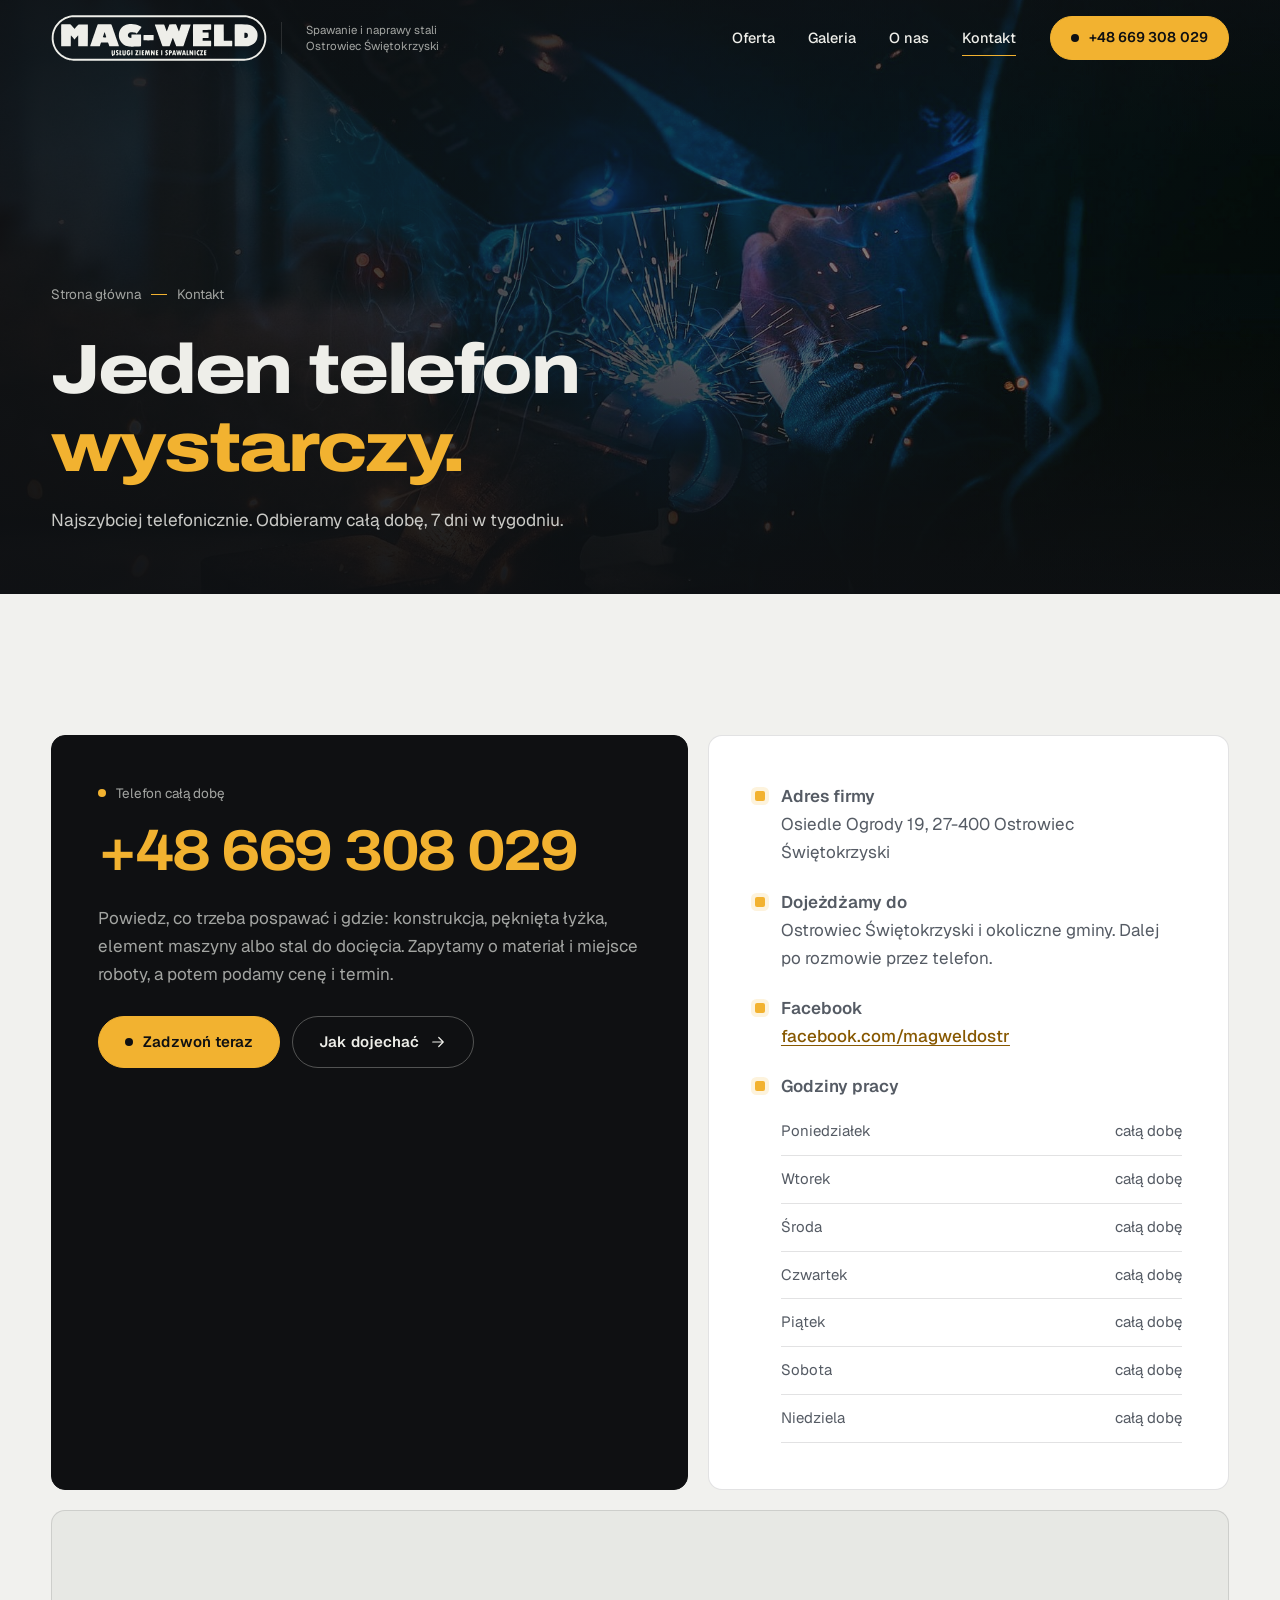
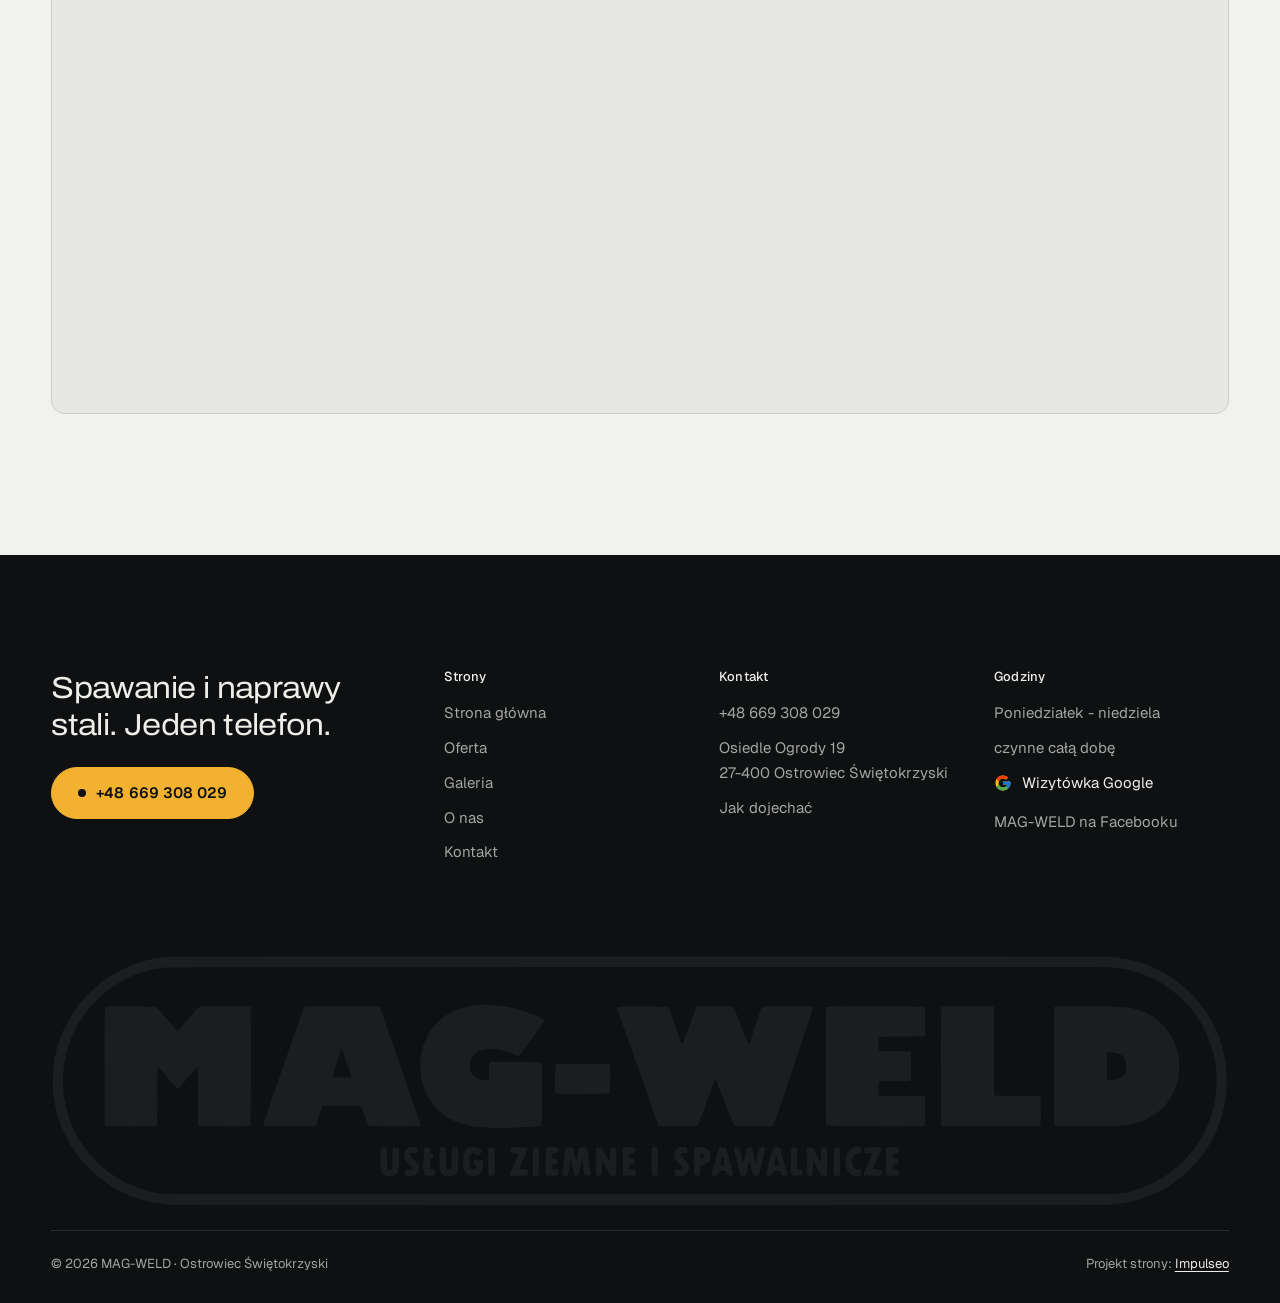
==== commit 2cabcd21: "[claude-edit][cmt:aba424f6-cd14-4b11-8822-bfee4bb66e4a] strona przestawiona na spawacza: spawanie ja" ====
--- a/kontakt.html
+++ b/kontakt.html
@@ -25,7 +25,7 @@
 <link rel="preconnect" href="https://fonts.googleapis.com">
 <link rel="preconnect" href="https://fonts.gstatic.com" crossorigin>
 <link href="https://fonts.googleapis.com/css2?family=Archivo:wdth,wght@100..125,500..800&family=Geist:wght@400..600&display=swap" rel="stylesheet">
-<link rel="stylesheet" href="assets/styles.css?v=20261113">
+<link rel="stylesheet" href="assets/styles.css?v=20261114c">
 <script src="assets/lenis.min.js?v=1.1.20" defer></script>
 <script src="assets/main.js?v=20261113" defer></script>
 </head>
@@ -34,11 +34,11 @@
 <header class="site-head">
 <div class="head-in">
   <a class="brand" href="index.html" aria-label="MAG-WELD - strona główna">
-    <span class="znak"><svg class="wm" viewBox="10 12 3210 686" role="img" aria-label="MAG-WELD - usługi ziemne i spawalnicze"><path pathLength="1" style="--i:0" d="M342.5 17.1C315 18.3 280.5 23.2 266.8 28C263.6 29.1 260.2 30 259.2 30C258.3 30 253 31.6 247.5 33.6C242 35.5 235 38 232 39.1C219.3 43.6 189.8 57.6 182.3 62.7C180.8 63.8 177.6 65.9 175.3 67.3C165.2 73.6 161.7 76 147.4 86.7C120.8 106.3 90.5 138.4 72.5 166C68.7 171.8 63.9 179.2 61.7 182.5C57.3 189.2 40.4 223.6 39.4 227.8C39 229.3 38.1 231.6 37.4 233C32.8 241.5 20.7 285.1 19.6 297C19.2 300.6 18.3 306.4 17.5 310C15.5 318.5 14.4 371 15.8 386C18.1 409.7 24.7 441 31.4 460.5C36.1 474.2 41.1 487.2 42.6 490C43.3 491.4 46.7 498.3 50.1 505.4C53.4 512.6 58.1 521.3 60.4 524.9C62.7 528.6 64.9 532.2 65.3 533C66.4 535.6 81.2 556.6 89 566.8C105.9 588.7 141.6 621.1 166.5 637.1C168.7 638.5 171.8 640.5 173.4 641.6C182.4 647.5 203.5 658.8 213.5 663.1C217.4 664.7 221.2 666.5 222.2 667C226.6 669.4 257 680 259.6 680C260.4 680 263.8 680.9 267.2 682.1C280.7 686.6 311.9 691.2 340.4 692.9C364.3 694.4 2852.7 694.4 2884.5 693C2923.4 691.2 2955 685.8 2982.5 676.2C2988 674.3 2995 671.9 2998 670.8C3010 666.7 3040 652.5 3047.7 647.3C3049.2 646.2 3052.3 644.2 3054.5 642.8C3056.7 641.5 3060.5 639.1 3063 637.5C3098.7 615.1 3137.1 576.2 3162.2 537C3172.5 521 3171.4 523 3188.6 487.6C3189.9 484.8 3191 482 3191 481.3C3191 480.6 3191.9 478.3 3193 476.3C3194.1 474.2 3195 471.8 3195 470.9C3195 469.9 3196.1 466.8 3197.5 463.8C3198.9 460.9 3200 457.8 3200 457C3200 456.2 3201.1 451.9 3202.4 447.5C3207.3 431.1 3212.4 405.3 3214.1 387.5C3215.1 377.2 3215.1 334 3214.1 323C3212.6 307 3206.4 274.4 3202.8 263.5C3202.3 261.8 3201 257.6 3200 254C3198 246.8 3194.6 237.2 3192.6 232.5C3191.8 230.8 3190.9 228.4 3190.5 227C3190.1 225.6 3188.7 222.5 3187.4 220C3186.2 217.5 3182.8 210.5 3180 204.5C3156.9 155.5 3110.2 102.8 3063.5 72.9C3061.3 71.5 3057.5 69.1 3055 67.5C3052.5 65.9 3048.9 63.7 3047 62.4C3040.9 58.5 3014.8 45.6 3007.5 42.8C2999.5 39.8 2994.7 38 2983.5 33.8C2979.1 32.2 2973.5 30.4 2971 30C2968.5 29.6 2963.8 28.3 2960.5 27.2C2947 22.7 2914.2 18.3 2884.5 17C2857.5 15.8 370.4 15.9 342.5 17.1ZM2891 45.5C2901.7 45.8 2912.3 46.4 2914.5 47C2916.7 47.5 2923.9 48.7 2930.4 49.5C2937 50.4 2942.7 51.3 2943.1 51.6C2944 52.1 2964.6 57.6 2970.8 59C2973.2 59.5 2977.7 61 2980.8 62.4C2984 63.7 2989.2 65.8 2992.5 67C2995.8 68.3 3001.2 70.5 3004.5 72C3007.8 73.5 3011.6 75.3 3013 75.9C3014.4 76.5 3016.2 77.4 3017 77.9C3017.8 78.4 3021.9 80.7 3026 83C3030.1 85.2 3035.1 88 3037.1 89.3C3039.1 90.5 3042.9 92.8 3045.6 94.4C3048.3 96.1 3053.8 99.9 3057.9 102.9C3061.9 106 3067.1 109.8 3069.4 111.4C3077.7 117.2 3089.9 128.8 3110.2 150.5C3119.8 160.7 3136.7 183.8 3145.6 198.9C3149.6 205.6 3164.2 235.5 3165.1 238.5C3165.5 240.1 3167.5 245.8 3169.5 251C3171.5 256.2 3174 263.7 3174.9 267.6C3175.9 271.5 3176.9 275.1 3177.3 275.6C3178.2 277.1 3183.7 305.3 3184.9 314.5C3189.3 348.3 3188 383.7 3181 418C3177.8 433.7 3170.3 459.4 3166.8 466C3165.8 467.9 3165 470.2 3165 471.1C3165 472.8 3150.1 503.9 3146.9 509C3146 510.4 3143.3 514.6 3140.9 518.5C3128.7 538 3122.6 545.8 3105.5 564.4C3092.3 578.7 3079.9 590.6 3072.2 596.3C3069.8 598.1 3065.8 601.2 3063.2 603.3C3054.4 610.3 3024.5 629.2 3020 630.5C3018.6 630.9 3016.4 632.1 3015.1 633.1C3013.8 634.2 3012 635 3011.1 635C3010.2 635 3008.2 635.8 3006.5 636.8C3000.5 640.4 2974.4 650.2 2963 653C2958.3 654.2 2951.7 656 2948.3 657.1C2944.9 658.1 2937 659.6 2930.7 660.4C2924.5 661.3 2917 662.5 2914 663.2C2909.5 664.3 2664.7 664.5 1616 664.5C389.5 664.5 323 664.4 313.5 662.8C308 661.8 299.5 660.4 294.5 659.6C275 656.5 237.8 644.6 223.9 637C221.9 635.9 219.6 635 218.7 635C217.9 635 216.2 634.2 214.9 633.1C213.6 632.1 211.5 631 210.2 630.6C209 630.2 205.2 628.1 201.7 626C198.3 623.9 191.5 619.8 186.7 616.8C181.9 613.9 175.1 609.4 171.7 606.7C168.3 604.1 163.8 600.8 161.7 599.4C153.7 594.1 140 581.1 119.8 559.5C114.2 553.6 106.5 543.7 97 530.5C94.3 526.8 87.2 515.9 84.3 511.1C79.9 503.7 65.7 474.3 64.5 470C63.8 467.5 61.4 460.6 59.1 454.7C56.8 448.7 55 443.1 55 442.2C54.9 441.3 54.3 438.7 53.5 436.5C52.7 434.3 50.7 426 49.1 418C41.9 382.1 40.7 350.4 45.1 315C46.5 303.9 51.6 278.6 53.5 273.5C54.3 271.3 54.9 268.7 55 267.8C55 266.9 56.8 261.3 59.1 255.3C61.4 249.4 63.8 242.5 64.5 240C65.8 235.5 70.7 224.6 73.4 220C74.3 218.6 76.5 214.1 78.5 210C80.5 205.9 83.3 200.6 84.8 198.3C86.3 196 89.4 191 91.8 187.3C108.6 161 144 122 160.6 111.4C162.2 110.4 166.4 107.2 170 104.4C173.6 101.6 179.9 97.2 184 94.7C188.1 92.2 194.4 88.3 198 86.1C201.6 83.8 206.1 81.3 208 80.5C209.9 79.6 212.2 78.5 213 78C213.8 77.4 215.6 76.5 217 75.9C218.4 75.3 221.3 74 223.5 72.9C234.2 67.9 254.9 60.2 263.5 58C266.3 57.3 272.3 55.6 277 54.3C281.7 53 289.8 51.2 295 50.4C300.2 49.6 308.6 48.1 313.5 47.2C321.9 45.6 400.4 45.5 1590 45C2287.1 44.7 2860.7 44.6 2864.5 44.7C2868.4 44.9 2880.3 45.2 2891 45.5Z"/><path pathLength="1" style="--i:1" d="M160.3 152.2C158.9 152.6 157.3 153.5 156.9 154.2C156.4 154.9 156 227.6 156 315.7C156 460 156.2 476 157.6 477.4C159.7 479.6 297 479.9 298.8 477.7C299.6 476.8 300 452.6 300.1 398.2C300.2 319.3 300.3 316.6 303.6 318.8C304.2 319.2 307.3 322.6 310.5 326.5C313.8 330.3 318 335.3 320.1 337.5C324.6 342.4 336.5 356.2 344.4 365.5C355.2 378.2 355.8 378.4 362.6 370.2C369.5 362 390.3 337.9 394 333.9C395.8 332 399.2 327.9 401.7 324.7C406.6 318.7 410 317.2 410 321.2C410 322.5 410 357.8 410 399.7C410 468.1 410.1 476 411.5 477.4C413.6 479.5 551.7 479.9 553.8 477.8C555.7 475.9 555.5 154.7 553.7 153.1C552.7 152.4 532.5 152 484.8 152C406.1 151.9 415.8 150.3 402.5 166C394.8 175 382.7 188.9 376.7 195.5C370.1 202.8 366.3 207.2 362.2 212.2C355.7 220.1 355.2 220 344.2 207.2C333 194.1 326.9 187.2 321 180.6C318.5 177.8 312.5 170.9 307.7 165.2C302.8 159.6 297.6 154.3 296 153.5C292.8 151.9 166.1 150.7 160.3 152.2Z"/><path pathLength="1" style="--i:2" d="M702.5 153C699.1 154.7 698 156.6 694.7 167C693.3 171.1 689 183.7 685 195C669 240.4 665.8 249.7 664.9 253.3C664.4 255.5 662.8 259.8 661.5 263.1C660.1 266.3 659 269.5 659 270.2C659 270.9 658.1 273.3 657.1 275.5C656.1 277.7 653.7 284.2 651.9 290C650.1 295.8 648 301.8 647.2 303.5C646.3 305.1 645.3 308.1 644.9 310C644.1 313.3 642 319.5 635 339C633.4 343.7 630 353.3 627.5 360.5C625.1 367.6 621.4 378 619.5 383.5C617.5 389 615.2 395.5 614.5 398C613.7 400.5 611.7 406.3 610 411C608.3 415.7 604.9 425.3 602.5 432.5C596.2 451 594.2 456.7 591.4 463.7C588.2 471.8 588.1 477.8 591.3 478.5C592.5 478.8 624.2 478.9 661.7 478.8C738.8 478.5 732.1 479.3 734.5 469.9C735.9 464.2 741.4 447.9 743 444.5C743.5 443.4 744.4 440.6 745 438.3C745.6 436 746.5 433.8 747 433.5C747.6 433.2 748 431.8 748 430.6C748 429.3 748.8 427.2 749.8 426L751.6 423.8L803 423.9C843.6 424.1 854.8 424.4 855.8 425.4C857 426.6 862.5 441.6 870.6 465.5C872.6 471.4 874.8 476.2 876.1 477.2C879.2 479.8 1015 480 1017.1 477.4C1018.2 476 1017.6 473.4 1012.6 459.1C1009.4 450 1006.2 440.5 1005.5 438C1004.2 433.6 1001.3 425.5 995 408C990.4 395.4 982 371.2 980.3 365.5C979.5 362.7 978.1 359.1 977.3 357.5C976.4 355.8 975.2 352.2 974.5 349.5C973.7 346.7 971.5 340 969.5 334.5C967.5 329 965.4 322.8 964.9 320.7C964.4 318.6 963.3 315.9 962.6 314.7C961.8 313.5 960.9 310.9 960.5 309C960.1 307.1 959.1 304.1 958.2 302.5C957.4 300.8 956.1 297.2 955.4 294.5C954.7 291.7 953.3 287.2 952.2 284.5C951.1 281.7 948.5 274.5 946.5 268.5C944.4 262.4 940.3 250.5 937.3 242C934.3 233.5 931 224 930 221C929 218 926.7 211.7 925 207C923.3 202.3 921 195.8 920 192.5C916.3 180.9 913.7 173.4 911.4 167.3C910.1 163.9 909 160.2 909 159.1C909 156.6 905.9 153.3 902.8 152.5C901.5 152.2 856.6 151.8 803 151.7C718 151.5 705.1 151.7 702.5 153ZM809.8 285.6C819.6 315.2 826.8 336.5 828.1 339.7C830.6 345.8 829.8 346 803.5 346C776.1 346 776.8 346.2 779.4 337.2C780.3 334.1 782 329.2 783 326.5C784.1 323.7 785 320.7 785 319.8C785 318.8 785.8 316.1 786.9 313.8C789.6 307.6 800 275.4 800 273.3C800 271.1 802 268.8 803.5 269.3C804 269.5 806.9 276.8 809.8 285.6Z"/><path pathLength="1" style="--i:3" d="M1176.5 148C1145.6 151.1 1132.4 154.4 1109 164.8C1066.5 183.8 1040.2 214 1023.5 263.2C1014.8 288.9 1014.5 339.6 1023 363.2C1024.1 366.4 1025 369.5 1025 370.1C1025 370.7 1027.3 376.4 1030.1 382.9C1041.9 409.8 1060.5 433.7 1081.3 448.8C1088.6 454.1 1092.2 456.2 1103.5 461.8C1118.1 469 1151.1 478.1 1169.8 480C1214.2 484.6 1221 484.7 1276 482.1C1287.8 481.6 1308.2 480.8 1321.3 480.4C1337.9 479.9 1345.6 479.3 1346.8 478.4C1349.5 476.4 1349.5 307.5 1346.8 304.8C1344.3 302.3 1207.1 302 1205 304.5C1204.1 305.6 1203.8 312 1203.9 328.6C1204 344.5 1203.7 351.6 1202.9 352.6C1200.3 355.8 1177.7 351.8 1168.7 346.6C1154.8 338.4 1148.2 321.3 1152.5 304.5C1156.8 287.8 1166.6 276.9 1182.7 271.4C1192.4 268 1224.4 268.1 1237.5 271.6C1240.8 272.5 1245.8 273.6 1248.5 274.2C1253.1 275 1258.9 277.1 1274.1 283.6C1286 288.6 1287.5 288.1 1296.5 274.7C1304.1 263.3 1304.8 262.4 1310.5 254.5C1313.3 250.6 1317.4 245 1319.5 242C1321.6 239 1326.1 232.7 1329.4 228C1332.7 223.3 1339 214.3 1343.4 208C1347.9 201.7 1352.3 195.7 1353.3 194.8C1356.5 191.5 1355.7 190.5 1344.4 184.1C1335 178.8 1323.3 173.5 1312 169.6C1283.4 159.6 1272.4 156.3 1263.1 155C1259 154.4 1255.4 153.8 1255 153.5C1249.1 149.8 1195.7 146.1 1176.5 148Z"/><path pathLength="1" style="--i:4" d="M1385.8 310.2C1383.3 312.7 1383 386.9 1385.4 389.3C1387.5 391.4 1530.8 391.2 1533.3 389.1C1535.6 387.3 1535.9 312 1533.7 310.1C1532.7 309.4 1510.9 309 1459.9 308.8C1392.1 308.5 1387.4 308.6 1385.8 310.2Z"/><path pathLength="1" style="--i:5" d="M1815.3 151.7L1771 152L1769.5 154.3C1768.7 155.6 1766.9 159.8 1765.6 163.6C1764.2 167.4 1761.7 174.1 1760 178.5C1758.3 182.9 1756 189.2 1754.8 192.5C1753.7 195.8 1751 202.9 1748.9 208.4C1746.8 213.8 1745 218.7 1745 219.4C1745 220 1744.3 221.8 1743.4 223.5C1741.6 226.8 1738.9 234.1 1735.8 244C1732 256 1728.5 256.7 1725.5 246.2C1724.6 243 1723.2 239.1 1722.4 237.5C1721.6 235.8 1720.4 232.2 1719.6 229.5C1718.8 226.7 1716.7 220.7 1715 216C1713.3 211.3 1711 204.9 1710 201.7C1709 198.5 1707.7 195.3 1707.2 194.7C1706.7 194 1705.8 191.7 1705.2 189.5C1704.6 187.3 1702.5 181 1700.5 175.5C1698.5 170 1696.2 163.3 1695.4 160.5C1692.9 151.8 1699.3 152.5 1623.3 152.2C1552.6 151.9 1553 151.9 1553 156.3C1553 158.4 1558.9 175.6 1562.1 182.8C1563.1 185.1 1564.4 188.7 1564.9 190.8C1565.4 192.8 1567.3 198.3 1569 203C1570.8 207.7 1574.6 218.5 1577.6 227C1580.5 235.5 1584 245.6 1585.5 249.5C1586.9 253.3 1588.7 258.3 1589.4 260.5C1590.2 262.7 1592.4 269 1594.4 274.5C1596.4 280 1598.9 287.2 1599.9 290.5C1601 293.8 1603.5 300.8 1605.5 306C1607.5 311.2 1609.7 317.5 1610.5 320C1613 328.2 1616.8 338.8 1618.3 341.7C1619.1 343.2 1620.1 346.3 1620.5 348.5C1620.9 350.7 1621.6 353 1622.1 353.6C1622.6 354.3 1623.9 357.6 1624.9 361.1C1626 364.6 1628.2 371.1 1630 375.5C1631.8 379.9 1633.9 386 1634.7 388.9C1635.5 391.9 1636.8 395.3 1637.5 396.4C1638.2 397.6 1639.1 399.8 1639.4 401.5C1639.8 403.1 1641.2 407.3 1642.6 410.7C1643.9 414.1 1645 417.7 1645 418.7C1645 419.7 1646.2 422.7 1647.5 425.5C1648.9 428.2 1650 431.3 1650 432.3C1650 433.4 1650.7 435.4 1651.5 436.8C1652.3 438.3 1653.9 442.2 1654.9 445.5C1656 448.8 1658.3 455.3 1660 460C1661.7 464.7 1663.5 470 1664 471.9C1665.8 478.9 1662.5 478.5 1719.9 478.8C1778 479.1 1773.6 479.7 1775.8 471.5C1776.4 469.3 1778.3 463.9 1780 459.5C1781.7 455.1 1784.2 448.3 1785.6 444.5C1786.9 440.6 1788.4 436.6 1788.9 435.5C1789.4 434.4 1790.5 431.5 1791.3 429C1792.1 426.5 1794 421.3 1795.5 417.5C1798.6 409.4 1803.5 396.2 1805.4 390.5C1806.2 388.3 1808.3 382.9 1810 378.5C1811.8 374.1 1814.3 367 1815.7 362.7C1819.1 352 1823.1 350.9 1825.6 360.1C1826.8 364.8 1839.8 397.8 1843 404.6C1844.1 406.9 1845 409.1 1845 409.6C1845 410.1 1846.6 414.4 1848.6 419C1850.5 423.7 1854.3 433.1 1857 440C1859.7 446.9 1863.5 456.2 1865.4 460.8C1867.3 465.4 1869.2 470.4 1869.5 472C1869.9 473.7 1871.3 475.9 1872.7 477C1875.2 478.9 1876.7 479 1925.9 479C1964.9 479 1977 478.7 1978.2 477.8C1979.6 476.7 1987.8 453.3 2004.1 404C2004.7 402.1 2006 398.2 2007 395.5C2008 392.7 2009.6 387.8 2010.7 384.5C2011.8 381.2 2017.2 365 2022.8 348.5C2028.4 332 2033.4 316.9 2034.1 315C2034.7 313.1 2036.3 308.6 2037.5 305C2041.7 292.8 2044.2 285.5 2045.5 281C2046.2 278.5 2047.5 275.1 2048.4 273.5C2049.3 271.8 2050 269.8 2050 269C2050 268.2 2051.9 262.3 2054.1 256C2056.3 249.7 2058.8 242.5 2059.5 240C2060.2 237.5 2062.5 230.8 2064.5 225C2066.5 219.2 2068.8 212.5 2069.5 210C2070.3 207.5 2074.5 194.8 2079 181.8C2083.4 168.7 2087 157.2 2087 156.1C2087 151.7 2087.4 151.7 2017.9 151.9C1945.6 152.1 1946.7 152 1945.5 157.8C1945.2 159.3 1944.1 162.7 1943.1 165.5C1939.4 175.6 1935 189.9 1935 191.5C1935 192.4 1934.3 194.4 1933.5 195.8C1932 198.4 1928.8 207.4 1925 219.5C1924 222.8 1922.1 228.4 1920.9 232C1919.7 235.6 1917.5 242.1 1916.1 246.5C1914.4 251.6 1912.9 254.5 1912 254.5C1911.1 254.5 1909.3 251.4 1907.4 246.5C1905.7 242.1 1903.6 236.9 1902.7 235C1901.9 233.1 1900.7 229.9 1900.1 227.9C1899.5 225.9 1898.1 222.6 1897 220.5C1895.9 218.3 1895 215.9 1895 215C1895 214.2 1893.8 211.2 1892.5 208.5C1891.1 205.7 1890 202.8 1890 202C1890 201.2 1888.9 198.4 1887.5 195.8C1886.1 193.2 1885 190.3 1885 189.3C1885 188.3 1884.3 186.4 1883.4 185.1C1882.5 183.9 1880.9 180.3 1880 177.2C1876.6 166.6 1871.2 154.6 1869.3 153.3C1866.6 151.5 1863.1 151.4 1815.3 151.7Z"/><path pathLength="1" style="--i:6" d="M2123.7 153.8C2122.1 155.5 2122 168.2 2122 315.4C2122 423.6 2122.3 475.8 2123 477.1C2124.6 480 2388.7 480.1 2391.3 477.2C2393.9 474.3 2394 400.8 2391.5 398C2389.7 396.1 2388 396 2329.8 396C2290.4 396 2269.2 395.6 2267.9 395C2266.1 394 2266 392.7 2266 376.2C2266 363.7 2266.4 358 2267.2 357.2C2268.1 356.3 2279.1 356 2310.5 356C2341.9 356 2352.9 355.7 2353.8 354.8C2355.6 353 2355.5 276.1 2353.7 275.4C2353 275.2 2333.4 274.9 2310.2 274.7C2273.9 274.5 2267.8 274.3 2267 273C2265.7 271 2265.7 238 2267 236C2267.8 234.7 2276 234.5 2329.1 234.3C2373.9 234.1 2390.6 233.8 2391.6 232.9C2392.8 232 2393 225.1 2393 193.4L2393 155.1L2390.8 153.6C2387 150.9 2126 151.2 2123.7 153.8Z"/><path pathLength="1" style="--i:7" d="M2438.5 153.6C2436.5 155.1 2436.5 156.4 2436.2 314.7C2436 456.7 2436.2 474.6 2437.5 476.7L2439 479L2572 479C2691.4 479 2705 478.8 2706.4 477.4C2709 474.8 2708.8 400 2706.2 397.7C2704.5 396.2 2698.8 396 2644.6 396C2605.3 396 2584.2 395.6 2582.9 395C2581 394 2581 391.5 2581 274.2C2581 182.3 2580.7 154.1 2579.8 153.2C2577.8 151.2 2441.2 151.6 2438.5 153.6Z"/><path pathLength="1" style="--i:8" d="M2748.3 152.2C2746.9 152.6 2745.3 153.5 2744.9 154.2C2744.4 154.9 2744 227.4 2744 315.2C2744 473.7 2744 475 2746 477C2748 479 2749.3 479 2827.3 479C2889.6 479 2909.7 478.7 2921.5 477.5C2945.1 475.2 2953.2 474.1 2958 472.5C2960.5 471.7 2965.4 470.4 2969 469.6C2978.4 467.6 2988.2 463.7 3001.5 456.8C3039.3 437.1 3061.5 411.3 3077.4 368.5C3088.7 338.1 3088.3 289.5 3076.5 259.3C3059.7 216.1 3029.9 184.5 2989.5 167.3C2964.6 156.6 2942 152.9 2899 152.3C2842.9 151.6 2750.9 151.5 2748.3 152.2ZM2908.2 278.4C2933.5 282.9 2940.5 291 2940.5 315.5C2940.4 328.2 2940.4 328.7 2937.2 334.7C2933.5 342 2925.8 348.3 2918.8 349.9C2907.7 352.4 2891 354.4 2889.8 353.2C2888 351.4 2888.1 279.8 2889.9 277.6C2891.6 275.5 2891.9 275.6 2908.2 278.4Z"/><path pathLength="1" style="--i:9" d="M981.1 538.7C976.7 541.8 975.3 543.5 973.9 547.5C969.6 559.9 971.8 566.4 985 579.5C996.1 590.6 997.2 593.1 992.4 596.9C989.3 599.3 986.5 599.5 983 597.5C976.8 594 974.2 596.4 974.4 605.2C974.7 613 976.9 614.5 988.3 614.5C1000.3 614.5 1005.7 611.6 1010.8 602.4C1016.9 591.4 1014.1 583.1 999.4 568.7C988.9 558.5 987.8 555.7 993.1 551.7C995.7 549.8 995.9 549.8 1001.1 551.5C1007.5 553.7 1009 552.4 1009 544.9C1009 537 1007 535.6 995.8 535.2L986.5 534.9L981.1 538.7Z"/><path pathLength="1" style="--i:9" d="M1148.4 538C1141.8 541.5 1141.1 542.3 1136.8 551L1133.6 557.5L1133.6 574.5L1133.5 591.5L1136.9 598.7C1142.2 610.1 1149.4 615 1161.1 615C1178 615 1187.6 603.7 1188.2 583.2C1188.6 570.4 1188.7 570.6 1175.8 570.2C1163.5 569.9 1162 570.7 1162 578.2C1162 582.8 1162.2 583.1 1165.5 584.7C1171.6 587.6 1171.2 593 1164.7 596.5C1159.9 599 1155.3 596.5 1152.8 589.9C1150.9 584.9 1150.3 566.8 1152 561.1C1153.8 554.7 1161.3 549.5 1163.5 553C1163.9 553.6 1165.9 554.9 1168 556L1171.9 558L1177.7 555.3C1185.7 551.5 1186.1 548.6 1179.5 542.3C1170.7 533.9 1159.2 532.4 1148.4 538Z"/><path pathLength="1" style="--i:9" d="M1721.2 536C1712.9 539.5 1708.5 546.9 1708.5 557.5C1708.5 565.8 1710.8 569.9 1721.4 580.2C1728.8 587.4 1730.3 589.3 1730.3 591.9C1730.3 598.6 1724.5 600.8 1717 596.9C1711.1 593.8 1709.7 595.3 1710.2 604.2C1710.7 613.6 1711.6 614.3 1723.2 614.7C1735.2 615.1 1741.6 611.9 1746.5 602.9C1752.7 591.5 1749.6 582.4 1735 568.3C1724.7 558.4 1723.9 556.8 1727.1 553.4C1729.8 550.6 1735.7 550.1 1739.4 552.5C1741.6 553.9 1741.9 553.9 1743.5 552.4C1745.5 550.4 1745.3 538.9 1743.2 536.8C1741.7 535.3 1724.4 534.6 1721.2 536Z"/><path pathLength="1" style="--i:9" d="M2195.4 537.3C2183.7 543.6 2177.9 552.5 2175.7 567.2C2171.9 593.1 2186.6 615 2207.6 615C2217.5 615 2219 613.7 2219 605.5C2219 597.3 2217.8 596 2210 596C2200.9 596 2195.8 590.8 2194.4 580.2C2192.3 563.8 2199.8 551.7 2211.2 553.4C2217.2 554.2 2218.3 553.2 2218.8 546.1C2219.5 536.4 2218 535 2207.7 535C2201.2 535.1 2198.7 535.5 2195.4 537.3Z"/><path pathLength="1" style="--i:9" d="M909.7 537.8C907.4 540.3 907.2 586.7 909.4 597.4C912.3 610.9 917.4 614.5 933.6 614.5C955.8 614.5 959 608.2 959 564.8C959 535.8 959.1 536 949.7 536C940.6 536 941 534.7 940.7 565.5C940.5 580.3 940 593.2 939.6 594.1C938.6 596.3 933.2 599.2 931.7 598.4C925.8 595.1 926 595.9 926 567C926 535.5 926.2 536 917.1 536C912.8 536 910.9 536.5 909.7 537.8Z"/><path pathLength="1" style="--i:9" d="M1030.5 536.7C1026.1 537.9 1026 538.4 1026 559.4C1026 579 1025.9 579.6 1023.5 583.5C1020.4 588.5 1020.4 589.8 1023.5 594C1025.5 596.8 1026 598.5 1026 603.7C1026 613.3 1027.1 614 1041.8 614C1055.5 614 1056.4 613.5 1057.5 605.7C1058.5 599.3 1056.4 596 1051.4 596C1044.4 596 1044 595.3 1044 582.5C1044 571.4 1044.1 571 1046.8 567.8C1054.4 558.8 1055 555.3 1048.8 554.8L1044.5 554.5L1044 546.3C1043.7 541.8 1043.2 537.8 1042.8 537.4C1041.8 536.5 1033.1 536 1030.5 536.7Z"/><path pathLength="1" style="--i:9" d="M1070 537.9C1068.6 540.6 1068.7 589.4 1070.1 596.2C1071.8 604 1074.3 608.3 1079.2 611.6C1083.3 614.4 1084 614.5 1094.6 614.5C1108.3 614.5 1112.6 612.3 1116.9 603C1119.5 597.6 1119.5 597.2 1119.8 569.2C1120.2 535.7 1120.2 536 1111.7 536C1101.7 536 1102 535 1102 565.7L1102 592.2L1098.6 595.6C1094.5 599.7 1094 599.7 1090.1 596.4L1087 593.8L1087 567.1C1087 535.2 1087.3 536 1077.5 536C1072.2 536 1070.9 536.3 1070 537.9Z"/><path pathLength="1" style="--i:9" d="M1204.2 537.6L1202 539.1L1202 574.6C1202 615.7 1201.6 614 1211.4 614C1220.3 614 1220 615.3 1220 575C1220 534.8 1220.3 536 1211.7 536C1208.6 536 1205.5 536.6 1204.2 537.6Z"/><path pathLength="1" style="--i:9" d="M1264.5 537.4C1262 539.2 1261.3 547.3 1263.4 550.5C1264.9 552.8 1265.6 553 1273 553C1281.5 553 1284.6 554.5 1283.1 557.8C1282.7 558.7 1281.6 561.3 1280.6 563.5C1279.6 565.7 1277.8 569.7 1276.6 572.5C1275.3 575.2 1273.1 580.4 1271.5 584C1270 587.6 1267 594.1 1264.9 598.5C1257.2 614.7 1256.4 614 1284.1 614C1309.5 614 1310 613.8 1310 605.4C1310 597.6 1309.3 597 1299 597C1285 597 1284.7 596.4 1290.9 583.5C1293.1 579.1 1296.3 572.1 1298 568C1302.2 558.1 1304.7 552.5 1307.6 546.9C1310.3 541.6 1310.6 538.8 1308.7 537.1C1306.7 535.5 1266.7 535.8 1264.5 537.4Z"/><path pathLength="1" style="--i:9" d="M1325.2 537.6L1323 539.1L1323 575C1323 606.3 1323.2 611.1 1324.6 612.4C1326.7 614.6 1337.2 614.6 1339 612.5C1340.7 610.5 1340.5 539.3 1338.8 537.3C1337.3 535.5 1327.9 535.6 1325.2 537.6Z"/><path pathLength="1" style="--i:9" d="M1359.7 537.8C1357 540.8 1357.2 609.9 1359.8 612.3C1361.3 613.7 1364 614 1375.2 614C1391.9 614 1393.5 613.2 1393.5 605C1393.5 597.7 1390.9 595.6 1383 596.5C1377 597.2 1375.4 596.4 1375 592.5C1374.2 585.4 1376.5 582.5 1382.1 583.4C1387.2 584.2 1388.8 583.4 1389.9 579.3C1392.1 571.3 1389.6 567 1382.6 567C1376.2 567 1375 565.9 1375 560C1375 554 1376.2 553 1383.5 553C1392 553 1395 549.3 1392.9 541.5C1391.5 536.5 1389.7 536 1374.7 536C1363 536 1361.1 536.2 1359.7 537.8Z"/><path pathLength="1" style="--i:9" d="M1414 538.3C1411.2 541.2 1411.4 539.9 1409 569C1408.5 575.3 1407.6 582.7 1407.1 585.5C1405.6 592.7 1404.1 609.1 1404.8 610.9C1405.7 613.4 1407.1 614 1412.7 614C1420.1 614 1420.5 613.1 1422.4 591.9C1424.1 572.9 1424.5 571 1426.6 571C1428.2 571 1429.6 576.1 1430.5 585C1430.8 588.6 1431.7 593.1 1432.5 595C1433.3 596.9 1434.2 601.1 1434.5 604.3C1435.3 611 1437.5 614 1441.9 614C1446.9 614 1449.1 611.2 1450.5 602.9C1455.7 573 1456.4 570 1458 570C1459.5 570 1460.2 573.4 1461.1 584.5C1463.3 613.3 1463.6 614 1472 614C1478 614 1480.3 612.3 1480.3 607.9C1480.3 602.9 1478.2 585 1477.1 579.9C1476.6 577.5 1475.6 568.5 1475 560C1473.8 543.2 1472.8 538.5 1470.1 537.1C1467.1 535.4 1452.3 536 1450.7 537.9C1448.9 539.9 1446.2 551.4 1445.1 561.5C1443.8 572.5 1440.9 574.3 1439.5 565C1439.2 563.1 1438.3 558.3 1437.5 554.5C1436.7 550.6 1435.8 545.4 1435.5 542.8C1434.7 536.9 1433.7 536.3 1423.8 536.2C1417 536.1 1415.7 536.4 1414 538.3Z"/><path pathLength="1" style="--i:9" d="M1496.5 537.6C1495.2 538.9 1495 544 1495 575C1495 615.8 1494.6 614 1503.1 614C1511.6 614 1512 613.1 1512 593C1512 583.6 1512.4 576 1512.8 576C1514.7 576 1518.1 580.9 1521.1 588C1525.8 599.1 1532.9 611.9 1535 613C1537.6 614.4 1548.4 614.2 1549.8 612.8C1551.4 611.2 1551.5 540.9 1550 537.9C1549.1 536.4 1547.8 536 1543 536C1534.1 536 1533.6 537.2 1534.2 555.6C1534.9 576.6 1533.8 579.6 1528.9 569.7C1527.4 566.9 1523.4 558.7 1519.9 551.7C1516.5 544.7 1513.1 538.5 1512.4 537.9C1510.2 536.1 1498.3 535.9 1496.5 537.6Z"/><path pathLength="1" style="--i:9" d="M1570.6 537.3C1568.9 538.6 1568.7 541 1568.7 574.8C1568.7 602.7 1569 611.3 1570 612.5C1571 613.7 1573.9 614 1586 614C1603.4 614 1604 613.7 1604 604.9C1604 597.9 1603 597 1595.3 597C1588.1 597 1585 595 1585 590.2C1585 585.1 1587.6 582.7 1592.7 583.3C1598.9 584 1601 581.8 1601 575C1601 568.2 1598.9 566 1592.7 566.7C1587.5 567.3 1585 564.9 1585 559.3C1585 554.9 1588 553 1595.2 553C1602 553 1604 551 1604 544.3C1604 536.8 1602.4 536 1586.2 536C1576.3 536 1571.9 536.4 1570.6 537.3Z"/><path pathLength="1" style="--i:9" d="M1649.3 537.5L1647 539.1L1647 574.6C1647 615.4 1646.7 614 1655.8 614C1664.6 614 1664.1 616.3 1664.2 575.1C1664.2 550.8 1663.8 538.4 1663.1 537.7C1661.2 535.8 1651.8 535.7 1649.3 537.5Z"/><path pathLength="1" style="--i:9" d="M1764.2 537.8C1762.3 539.7 1762.2 541.3 1762.3 574.1C1762.3 614.6 1762.2 614 1771.3 614C1779.1 614 1780 612.4 1780 598.2C1780 585.1 1780.5 584 1785.8 584C1789.8 584 1798.5 580.5 1801.9 577.6C1813 567.8 1810.1 546 1796.8 539.8C1789.1 536.1 1767.2 534.8 1764.2 537.8ZM1787 553.5C1792.7 556.4 1791.8 565.3 1785.5 568.2C1781.4 570 1780 567.9 1780 560C1780 551.3 1781 550.4 1787 553.5Z"/><path pathLength="1" style="--i:9" d="M1831.7 537.8C1830.8 538.8 1829.6 541.3 1829.1 543.5C1825.6 556.9 1823.1 565.7 1822.5 567.2C1822.1 568.2 1821 572.5 1820 576.7C1817.5 587.7 1813.3 602.9 1811.8 606.8C1809.9 611.8 1813.3 614.4 1820.9 613.8C1827.1 613.2 1830 610.7 1830 605.9C1830 601.7 1833.2 600 1841.2 600C1848.6 600 1848.7 600.1 1851 607C1852.8 612.4 1855.5 614 1862.8 614C1870.4 614 1871.1 611.9 1867.7 600.8C1866.3 596.2 1863.9 587.8 1862.4 582C1861 576.2 1858.9 568.6 1857.9 565C1856.9 561.4 1855.4 555.5 1854.6 551.9C1853 544.8 1850.2 537.1 1849.1 536.9C1843.1 535.8 1833 536.3 1831.7 537.8ZM1842.5 563C1843.8 565.1 1845.8 582.4 1845 584.6C1843.3 588.9 1836.9 588.5 1835.5 584.1C1834.7 581.6 1837.6 565.2 1839.1 563.4C1840.4 561.8 1841.6 561.6 1842.5 563Z"/><path pathLength="1" style="--i:9" d="M1872.5 538C1870.7 540 1870.7 540.3 1872.3 545.3C1873.3 548.2 1874.7 553.8 1875.5 557.9C1876.3 561.9 1877.2 565.6 1877.5 566C1877.8 566.5 1878.9 570.8 1879.9 575.7C1888.2 613.9 1888.3 614 1897.1 614C1903.3 614 1904.7 612.7 1906 606.3C1906.7 603.1 1907.8 598 1908.6 595C1909.4 592 1910 588.2 1910 586.5C1910 581.7 1911.9 576 1913.6 576C1915.6 576 1916.3 578.3 1919.5 595.3C1922.6 612.2 1923.8 614 1931.5 614C1937.5 614 1939.7 611.8 1941.4 604C1942.2 600.4 1943.4 595.7 1943.9 593.5C1944.5 591.3 1945.6 586.6 1946.5 583C1947.3 579.4 1949.2 571.8 1950.6 566C1958 535.9 1958 535.5 1947.7 536.4C1941.5 537 1940.4 537.7 1939.5 542C1939.2 543.4 1938.2 547.2 1937.4 550.5C1936.5 553.8 1935.4 560.3 1934.9 565C1933.8 574.4 1931.9 577.9 1929.6 574.8C1928.9 573.8 1927.3 566.6 1926 558.8C1922.7 537.9 1921.1 535.2 1912.7 536.3C1907.1 537.1 1905.3 539.3 1904 547.5C1900.5 570.6 1898.9 577 1897 577C1895.8 577 1895.4 575.4 1891.6 556.9C1888.6 542.6 1887.9 540.3 1885.6 538.3C1882 535.2 1875.1 535.1 1872.5 538Z"/><path pathLength="1" style="--i:9" d="M1980.5 537C1977.2 538.3 1976.3 540.1 1975 547C1974.4 550.5 1973.4 554.3 1972.8 555.4C1972.2 556.4 1970.9 560.9 1969.9 565.4C1967.8 574.7 1962.9 593.1 1960.6 600.5C1957.2 611.2 1958.6 614 1967.1 614C1973.6 614 1975.4 612.5 1976.6 606.3C1977.5 601.5 1979.3 600.6 1987.5 600.5C1995.4 600.5 1998 601.7 1998 605.6C1998 609.8 2002 613.2 2007.8 613.8C2016.8 614.6 2018.1 610.2 2013.2 595.5C2012.1 592.2 2010.5 586.6 2009.6 583C2008.7 579.4 2006.6 571.3 2004.9 565C2003.2 558.7 2001.2 550.6 2000.3 547C1998.3 538.2 1995.8 536 1988.2 536.1C1985.1 536.1 1981.6 536.5 1980.5 537ZM1990.1 568.6C1990.6 572.4 1991.5 576.8 1992 578.4C1993.9 583.9 1992.1 587 1987.1 587C1983.1 587 1981.6 584.8 1982.4 580.2C1982.8 578.2 1983.5 573.7 1984.1 570.2C1985.9 557.8 1988.5 557.2 1990.1 568.6Z"/><path pathLength="1" style="--i:9" d="M2029 537.8C2026.8 539.6 2026.4 550.9 2026.9 605.2C2027 613.6 2027.7 614 2042.5 614C2057.5 614 2058 613.7 2058 604.6C2058 597.3 2057 596 2051.4 596C2043.9 596 2044 596.4 2044 566C2044 539.4 2044 539.1 2041.8 537.6C2038.7 535.4 2031.8 535.6 2029 537.8Z"/><path pathLength="1" style="--i:9" d="M2072.3 537.6C2070 539.5 2070 539.6 2069.9 574.8C2069.8 615.7 2069.4 614 2078.6 614C2086.9 614 2087 613.7 2087 593.9C2087 580.5 2087.3 577 2088.3 577C2090.1 577 2093.6 580.9 2094.5 584C2095.9 588.6 2106.3 609.5 2108.3 611.7C2110 613.6 2111.4 614 2116.2 614C2126.8 614 2126 617.3 2126 575C2126 533 2126.7 536.2 2117.2 536.2C2109.2 536.2 2108.8 537.2 2109.1 556.7C2109.5 580.4 2109.1 580.3 2097.5 556.6C2092.8 547.1 2088.3 538.7 2087.4 537.9C2084.7 535.7 2074.9 535.5 2072.3 537.6Z"/><path pathLength="1" style="--i:9" d="M2145 537.9C2143.2 541.4 2143.7 610.5 2145.6 612.4C2147.5 614.3 2158 614.6 2159.8 612.8C2160.7 611.9 2161 602.2 2161 575.5C2161 533.7 2161.5 536 2151.7 536C2147.2 536 2145.9 536.4 2145 537.9Z"/><path pathLength="1" style="--i:9" d="M2228.8 538C2227.3 539.2 2226.8 540.9 2226.7 544.7C2226.6 552.2 2227.7 553 2237.5 553C2249.2 553 2249.4 553.4 2243.5 566.8C2241 572.7 2238 579.3 2237 581.5C2226.8 603.4 2224.4 609.8 2225.7 611.8C2227.1 614.1 2270.2 614.7 2272.4 612.5C2275.5 609.4 2275.1 599.5 2271.8 597.3C2271.1 596.9 2266.5 596.5 2261.6 596.5C2251 596.5 2249.2 595.2 2252.4 589.7C2253.4 588 2256.9 580.4 2260.1 573C2266.9 557.7 2268.8 553.4 2271.9 547C2274.3 541.9 2274.6 538.7 2272.7 537.2C2270.5 535.3 2231.2 536 2228.8 538Z"/><path pathLength="1" style="--i:9" d="M2288 538C2286.1 539.9 2286 541.3 2286 574.8C2286 604.6 2286.2 609.9 2287.6 611.8C2289 613.9 2289.7 614 2304 614C2321 614 2322.1 613.4 2322.4 605C2322.5 599.2 2319.7 596.8 2312.8 596.5C2306.1 596.3 2305.2 595.8 2304.5 591.7C2303.3 585.5 2305.2 583 2311.2 583C2318.7 583 2319.5 582.2 2319.5 575.1C2319.5 567.8 2319.3 567.6 2311.7 567C2305.6 566.5 2305.5 566.5 2304.6 562.9C2303 556.4 2305.3 553.6 2312.5 553.2C2320.1 552.8 2322 551.2 2322 545.1C2322 536.5 2321.1 536 2304.4 536C2291.3 536 2289.8 536.2 2288 538Z"/></svg></span>
-    <span class="brand-sub">Koparki, wywrotki, spawanie<br>Ostrowiec Świętokrzyski</span>
+    <span class="znak"><svg class="wm" viewBox="10 12 3210 686" role="img" aria-label="MAG-WELD - usługi spawalnicze"><path pathLength="1" style="--i:0" d="M342.5 17.1C315 18.3 280.5 23.2 266.8 28C263.6 29.1 260.2 30 259.2 30C258.3 30 253 31.6 247.5 33.6C242 35.5 235 38 232 39.1C219.3 43.6 189.8 57.6 182.3 62.7C180.8 63.8 177.6 65.9 175.3 67.3C165.2 73.6 161.7 76 147.4 86.7C120.8 106.3 90.5 138.4 72.5 166C68.7 171.8 63.9 179.2 61.7 182.5C57.3 189.2 40.4 223.6 39.4 227.8C39 229.3 38.1 231.6 37.4 233C32.8 241.5 20.7 285.1 19.6 297C19.2 300.6 18.3 306.4 17.5 310C15.5 318.5 14.4 371 15.8 386C18.1 409.7 24.7 441 31.4 460.5C36.1 474.2 41.1 487.2 42.6 490C43.3 491.4 46.7 498.3 50.1 505.4C53.4 512.6 58.1 521.3 60.4 524.9C62.7 528.6 64.9 532.2 65.3 533C66.4 535.6 81.2 556.6 89 566.8C105.9 588.7 141.6 621.1 166.5 637.1C168.7 638.5 171.8 640.5 173.4 641.6C182.4 647.5 203.5 658.8 213.5 663.1C217.4 664.7 221.2 666.5 222.2 667C226.6 669.4 257 680 259.6 680C260.4 680 263.8 680.9 267.2 682.1C280.7 686.6 311.9 691.2 340.4 692.9C364.3 694.4 2852.7 694.4 2884.5 693C2923.4 691.2 2955 685.8 2982.5 676.2C2988 674.3 2995 671.9 2998 670.8C3010 666.7 3040 652.5 3047.7 647.3C3049.2 646.2 3052.3 644.2 3054.5 642.8C3056.7 641.5 3060.5 639.1 3063 637.5C3098.7 615.1 3137.1 576.2 3162.2 537C3172.5 521 3171.4 523 3188.6 487.6C3189.9 484.8 3191 482 3191 481.3C3191 480.6 3191.9 478.3 3193 476.3C3194.1 474.2 3195 471.8 3195 470.9C3195 469.9 3196.1 466.8 3197.5 463.8C3198.9 460.9 3200 457.8 3200 457C3200 456.2 3201.1 451.9 3202.4 447.5C3207.3 431.1 3212.4 405.3 3214.1 387.5C3215.1 377.2 3215.1 334 3214.1 323C3212.6 307 3206.4 274.4 3202.8 263.5C3202.3 261.8 3201 257.6 3200 254C3198 246.8 3194.6 237.2 3192.6 232.5C3191.8 230.8 3190.9 228.4 3190.5 227C3190.1 225.6 3188.7 222.5 3187.4 220C3186.2 217.5 3182.8 210.5 3180 204.5C3156.9 155.5 3110.2 102.8 3063.5 72.9C3061.3 71.5 3057.5 69.1 3055 67.5C3052.5 65.9 3048.9 63.7 3047 62.4C3040.9 58.5 3014.8 45.6 3007.5 42.8C2999.5 39.8 2994.7 38 2983.5 33.8C2979.1 32.2 2973.5 30.4 2971 30C2968.5 29.6 2963.8 28.3 2960.5 27.2C2947 22.7 2914.2 18.3 2884.5 17C2857.5 15.8 370.4 15.9 342.5 17.1ZM2891 45.5C2901.7 45.8 2912.3 46.4 2914.5 47C2916.7 47.5 2923.9 48.7 2930.4 49.5C2937 50.4 2942.7 51.3 2943.1 51.6C2944 52.1 2964.6 57.6 2970.8 59C2973.2 59.5 2977.7 61 2980.8 62.4C2984 63.7 2989.2 65.8 2992.5 67C2995.8 68.3 3001.2 70.5 3004.5 72C3007.8 73.5 3011.6 75.3 3013 75.9C3014.4 76.5 3016.2 77.4 3017 77.9C3017.8 78.4 3021.9 80.7 3026 83C3030.1 85.2 3035.1 88 3037.1 89.3C3039.1 90.5 3042.9 92.8 3045.6 94.4C3048.3 96.1 3053.8 99.9 3057.9 102.9C3061.9 106 3067.1 109.8 3069.4 111.4C3077.7 117.2 3089.9 128.8 3110.2 150.5C3119.8 160.7 3136.7 183.8 3145.6 198.9C3149.6 205.6 3164.2 235.5 3165.1 238.5C3165.5 240.1 3167.5 245.8 3169.5 251C3171.5 256.2 3174 263.7 3174.9 267.6C3175.9 271.5 3176.9 275.1 3177.3 275.6C3178.2 277.1 3183.7 305.3 3184.9 314.5C3189.3 348.3 3188 383.7 3181 418C3177.8 433.7 3170.3 459.4 3166.8 466C3165.8 467.9 3165 470.2 3165 471.1C3165 472.8 3150.1 503.9 3146.9 509C3146 510.4 3143.3 514.6 3140.9 518.5C3128.7 538 3122.6 545.8 3105.5 564.4C3092.3 578.7 3079.9 590.6 3072.2 596.3C3069.8 598.1 3065.8 601.2 3063.2 603.3C3054.4 610.3 3024.5 629.2 3020 630.5C3018.6 630.9 3016.4 632.1 3015.1 633.1C3013.8 634.2 3012 635 3011.1 635C3010.2 635 3008.2 635.8 3006.5 636.8C3000.5 640.4 2974.4 650.2 2963 653C2958.3 654.2 2951.7 656 2948.3 657.1C2944.9 658.1 2937 659.6 2930.7 660.4C2924.5 661.3 2917 662.5 2914 663.2C2909.5 664.3 2664.7 664.5 1616 664.5C389.5 664.5 323 664.4 313.5 662.8C308 661.8 299.5 660.4 294.5 659.6C275 656.5 237.8 644.6 223.9 637C221.9 635.9 219.6 635 218.7 635C217.9 635 216.2 634.2 214.9 633.1C213.6 632.1 211.5 631 210.2 630.6C209 630.2 205.2 628.1 201.7 626C198.3 623.9 191.5 619.8 186.7 616.8C181.9 613.9 175.1 609.4 171.7 606.7C168.3 604.1 163.8 600.8 161.7 599.4C153.7 594.1 140 581.1 119.8 559.5C114.2 553.6 106.5 543.7 97 530.5C94.3 526.8 87.2 515.9 84.3 511.1C79.9 503.7 65.7 474.3 64.5 470C63.8 467.5 61.4 460.6 59.1 454.7C56.8 448.7 55 443.1 55 442.2C54.9 441.3 54.3 438.7 53.5 436.5C52.7 434.3 50.7 426 49.1 418C41.9 382.1 40.7 350.4 45.1 315C46.5 303.9 51.6 278.6 53.5 273.5C54.3 271.3 54.9 268.7 55 267.8C55 266.9 56.8 261.3 59.1 255.3C61.4 249.4 63.8 242.5 64.5 240C65.8 235.5 70.7 224.6 73.4 220C74.3 218.6 76.5 214.1 78.5 210C80.5 205.9 83.3 200.6 84.8 198.3C86.3 196 89.4 191 91.8 187.3C108.6 161 144 122 160.6 111.4C162.2 110.4 166.4 107.2 170 104.4C173.6 101.6 179.9 97.2 184 94.7C188.1 92.2 194.4 88.3 198 86.1C201.6 83.8 206.1 81.3 208 80.5C209.9 79.6 212.2 78.5 213 78C213.8 77.4 215.6 76.5 217 75.9C218.4 75.3 221.3 74 223.5 72.9C234.2 67.9 254.9 60.2 263.5 58C266.3 57.3 272.3 55.6 277 54.3C281.7 53 289.8 51.2 295 50.4C300.2 49.6 308.6 48.1 313.5 47.2C321.9 45.6 400.4 45.5 1590 45C2287.1 44.7 2860.7 44.6 2864.5 44.7C2868.4 44.9 2880.3 45.2 2891 45.5Z"/><path pathLength="1" style="--i:1" d="M160.3 152.2C158.9 152.6 157.3 153.5 156.9 154.2C156.4 154.9 156 227.6 156 315.7C156 460 156.2 476 157.6 477.4C159.7 479.6 297 479.9 298.8 477.7C299.6 476.8 300 452.6 300.1 398.2C300.2 319.3 300.3 316.6 303.6 318.8C304.2 319.2 307.3 322.6 310.5 326.5C313.8 330.3 318 335.3 320.1 337.5C324.6 342.4 336.5 356.2 344.4 365.5C355.2 378.2 355.8 378.4 362.6 370.2C369.5 362 390.3 337.9 394 333.9C395.8 332 399.2 327.9 401.7 324.7C406.6 318.7 410 317.2 410 321.2C410 322.5 410 357.8 410 399.7C410 468.1 410.1 476 411.5 477.4C413.6 479.5 551.7 479.9 553.8 477.8C555.7 475.9 555.5 154.7 553.7 153.1C552.7 152.4 532.5 152 484.8 152C406.1 151.9 415.8 150.3 402.5 166C394.8 175 382.7 188.9 376.7 195.5C370.1 202.8 366.3 207.2 362.2 212.2C355.7 220.1 355.2 220 344.2 207.2C333 194.1 326.9 187.2 321 180.6C318.5 177.8 312.5 170.9 307.7 165.2C302.8 159.6 297.6 154.3 296 153.5C292.8 151.9 166.1 150.7 160.3 152.2Z"/><path pathLength="1" style="--i:2" d="M702.5 153C699.1 154.7 698 156.6 694.7 167C693.3 171.1 689 183.7 685 195C669 240.4 665.8 249.7 664.9 253.3C664.4 255.5 662.8 259.8 661.5 263.1C660.1 266.3 659 269.5 659 270.2C659 270.9 658.1 273.3 657.1 275.5C656.1 277.7 653.7 284.2 651.9 290C650.1 295.8 648 301.8 647.2 303.5C646.3 305.1 645.3 308.1 644.9 310C644.1 313.3 642 319.5 635 339C633.4 343.7 630 353.3 627.5 360.5C625.1 367.6 621.4 378 619.5 383.5C617.5 389 615.2 395.5 614.5 398C613.7 400.5 611.7 406.3 610 411C608.3 415.7 604.9 425.3 602.5 432.5C596.2 451 594.2 456.7 591.4 463.7C588.2 471.8 588.1 477.8 591.3 478.5C592.5 478.8 624.2 478.9 661.7 478.8C738.8 478.5 732.1 479.3 734.5 469.9C735.9 464.2 741.4 447.9 743 444.5C743.5 443.4 744.4 440.6 745 438.3C745.6 436 746.5 433.8 747 433.5C747.6 433.2 748 431.8 748 430.6C748 429.3 748.8 427.2 749.8 426L751.6 423.8L803 423.9C843.6 424.1 854.8 424.4 855.8 425.4C857 426.6 862.5 441.6 870.6 465.5C872.6 471.4 874.8 476.2 876.1 477.2C879.2 479.8 1015 480 1017.1 477.4C1018.2 476 1017.6 473.4 1012.6 459.1C1009.4 450 1006.2 440.5 1005.5 438C1004.2 433.6 1001.3 425.5 995 408C990.4 395.4 982 371.2 980.3 365.5C979.5 362.7 978.1 359.1 977.3 357.5C976.4 355.8 975.2 352.2 974.5 349.5C973.7 346.7 971.5 340 969.5 334.5C967.5 329 965.4 322.8 964.9 320.7C964.4 318.6 963.3 315.9 962.6 314.7C961.8 313.5 960.9 310.9 960.5 309C960.1 307.1 959.1 304.1 958.2 302.5C957.4 300.8 956.1 297.2 955.4 294.5C954.7 291.7 953.3 287.2 952.2 284.5C951.1 281.7 948.5 274.5 946.5 268.5C944.4 262.4 940.3 250.5 937.3 242C934.3 233.5 931 224 930 221C929 218 926.7 211.7 925 207C923.3 202.3 921 195.8 920 192.5C916.3 180.9 913.7 173.4 911.4 167.3C910.1 163.9 909 160.2 909 159.1C909 156.6 905.9 153.3 902.8 152.5C901.5 152.2 856.6 151.8 803 151.7C718 151.5 705.1 151.7 702.5 153ZM809.8 285.6C819.6 315.2 826.8 336.5 828.1 339.7C830.6 345.8 829.8 346 803.5 346C776.1 346 776.8 346.2 779.4 337.2C780.3 334.1 782 329.2 783 326.5C784.1 323.7 785 320.7 785 319.8C785 318.8 785.8 316.1 786.9 313.8C789.6 307.6 800 275.4 800 273.3C800 271.1 802 268.8 803.5 269.3C804 269.5 806.9 276.8 809.8 285.6Z"/><path pathLength="1" style="--i:3" d="M1176.5 148C1145.6 151.1 1132.4 154.4 1109 164.8C1066.5 183.8 1040.2 214 1023.5 263.2C1014.8 288.9 1014.5 339.6 1023 363.2C1024.1 366.4 1025 369.5 1025 370.1C1025 370.7 1027.3 376.4 1030.1 382.9C1041.9 409.8 1060.5 433.7 1081.3 448.8C1088.6 454.1 1092.2 456.2 1103.5 461.8C1118.1 469 1151.1 478.1 1169.8 480C1214.2 484.6 1221 484.7 1276 482.1C1287.8 481.6 1308.2 480.8 1321.3 480.4C1337.9 479.9 1345.6 479.3 1346.8 478.4C1349.5 476.4 1349.5 307.5 1346.8 304.8C1344.3 302.3 1207.1 302 1205 304.5C1204.1 305.6 1203.8 312 1203.9 328.6C1204 344.5 1203.7 351.6 1202.9 352.6C1200.3 355.8 1177.7 351.8 1168.7 346.6C1154.8 338.4 1148.2 321.3 1152.5 304.5C1156.8 287.8 1166.6 276.9 1182.7 271.4C1192.4 268 1224.4 268.1 1237.5 271.6C1240.8 272.5 1245.8 273.6 1248.5 274.2C1253.1 275 1258.9 277.1 1274.1 283.6C1286 288.6 1287.5 288.1 1296.5 274.7C1304.1 263.3 1304.8 262.4 1310.5 254.5C1313.3 250.6 1317.4 245 1319.5 242C1321.6 239 1326.1 232.7 1329.4 228C1332.7 223.3 1339 214.3 1343.4 208C1347.9 201.7 1352.3 195.7 1353.3 194.8C1356.5 191.5 1355.7 190.5 1344.4 184.1C1335 178.8 1323.3 173.5 1312 169.6C1283.4 159.6 1272.4 156.3 1263.1 155C1259 154.4 1255.4 153.8 1255 153.5C1249.1 149.8 1195.7 146.1 1176.5 148Z"/><path pathLength="1" style="--i:4" d="M1385.8 310.2C1383.3 312.7 1383 386.9 1385.4 389.3C1387.5 391.4 1530.8 391.2 1533.3 389.1C1535.6 387.3 1535.9 312 1533.7 310.1C1532.7 309.4 1510.9 309 1459.9 308.8C1392.1 308.5 1387.4 308.6 1385.8 310.2Z"/><path pathLength="1" style="--i:5" d="M1815.3 151.7L1771 152L1769.5 154.3C1768.7 155.6 1766.9 159.8 1765.6 163.6C1764.2 167.4 1761.7 174.1 1760 178.5C1758.3 182.9 1756 189.2 1754.8 192.5C1753.7 195.8 1751 202.9 1748.9 208.4C1746.8 213.8 1745 218.7 1745 219.4C1745 220 1744.3 221.8 1743.4 223.5C1741.6 226.8 1738.9 234.1 1735.8 244C1732 256 1728.5 256.7 1725.5 246.2C1724.6 243 1723.2 239.1 1722.4 237.5C1721.6 235.8 1720.4 232.2 1719.6 229.5C1718.8 226.7 1716.7 220.7 1715 216C1713.3 211.3 1711 204.9 1710 201.7C1709 198.5 1707.7 195.3 1707.2 194.7C1706.7 194 1705.8 191.7 1705.2 189.5C1704.6 187.3 1702.5 181 1700.5 175.5C1698.5 170 1696.2 163.3 1695.4 160.5C1692.9 151.8 1699.3 152.5 1623.3 152.2C1552.6 151.9 1553 151.9 1553 156.3C1553 158.4 1558.9 175.6 1562.1 182.8C1563.1 185.1 1564.4 188.7 1564.9 190.8C1565.4 192.8 1567.3 198.3 1569 203C1570.8 207.7 1574.6 218.5 1577.6 227C1580.5 235.5 1584 245.6 1585.5 249.5C1586.9 253.3 1588.7 258.3 1589.4 260.5C1590.2 262.7 1592.4 269 1594.4 274.5C1596.4 280 1598.9 287.2 1599.9 290.5C1601 293.8 1603.5 300.8 1605.5 306C1607.5 311.2 1609.7 317.5 1610.5 320C1613 328.2 1616.8 338.8 1618.3 341.7C1619.1 343.2 1620.1 346.3 1620.5 348.5C1620.9 350.7 1621.6 353 1622.1 353.6C1622.6 354.3 1623.9 357.6 1624.9 361.1C1626 364.6 1628.2 371.1 1630 375.5C1631.8 379.9 1633.9 386 1634.7 388.9C1635.5 391.9 1636.8 395.3 1637.5 396.4C1638.2 397.6 1639.1 399.8 1639.4 401.5C1639.8 403.1 1641.2 407.3 1642.6 410.7C1643.9 414.1 1645 417.7 1645 418.7C1645 419.7 1646.2 422.7 1647.5 425.5C1648.9 428.2 1650 431.3 1650 432.3C1650 433.4 1650.7 435.4 1651.5 436.8C1652.3 438.3 1653.9 442.2 1654.9 445.5C1656 448.8 1658.3 455.3 1660 460C1661.7 464.7 1663.5 470 1664 471.9C1665.8 478.9 1662.5 478.5 1719.9 478.8C1778 479.1 1773.6 479.7 1775.8 471.5C1776.4 469.3 1778.3 463.9 1780 459.5C1781.7 455.1 1784.2 448.3 1785.6 444.5C1786.9 440.6 1788.4 436.6 1788.9 435.5C1789.4 434.4 1790.5 431.5 1791.3 429C1792.1 426.5 1794 421.3 1795.5 417.5C1798.6 409.4 1803.5 396.2 1805.4 390.5C1806.2 388.3 1808.3 382.9 1810 378.5C1811.8 374.1 1814.3 367 1815.7 362.7C1819.1 352 1823.1 350.9 1825.6 360.1C1826.8 364.8 1839.8 397.8 1843 404.6C1844.1 406.9 1845 409.1 1845 409.6C1845 410.1 1846.6 414.4 1848.6 419C1850.5 423.7 1854.3 433.1 1857 440C1859.7 446.9 1863.5 456.2 1865.4 460.8C1867.3 465.4 1869.2 470.4 1869.5 472C1869.9 473.7 1871.3 475.9 1872.7 477C1875.2 478.9 1876.7 479 1925.9 479C1964.9 479 1977 478.7 1978.2 477.8C1979.6 476.7 1987.8 453.3 2004.1 404C2004.7 402.1 2006 398.2 2007 395.5C2008 392.7 2009.6 387.8 2010.7 384.5C2011.8 381.2 2017.2 365 2022.8 348.5C2028.4 332 2033.4 316.9 2034.1 315C2034.7 313.1 2036.3 308.6 2037.5 305C2041.7 292.8 2044.2 285.5 2045.5 281C2046.2 278.5 2047.5 275.1 2048.4 273.5C2049.3 271.8 2050 269.8 2050 269C2050 268.2 2051.9 262.3 2054.1 256C2056.3 249.7 2058.8 242.5 2059.5 240C2060.2 237.5 2062.5 230.8 2064.5 225C2066.5 219.2 2068.8 212.5 2069.5 210C2070.3 207.5 2074.5 194.8 2079 181.8C2083.4 168.7 2087 157.2 2087 156.1C2087 151.7 2087.4 151.7 2017.9 151.9C1945.6 152.1 1946.7 152 1945.5 157.8C1945.2 159.3 1944.1 162.7 1943.1 165.5C1939.4 175.6 1935 189.9 1935 191.5C1935 192.4 1934.3 194.4 1933.5 195.8C1932 198.4 1928.8 207.4 1925 219.5C1924 222.8 1922.1 228.4 1920.9 232C1919.7 235.6 1917.5 242.1 1916.1 246.5C1914.4 251.6 1912.9 254.5 1912 254.5C1911.1 254.5 1909.3 251.4 1907.4 246.5C1905.7 242.1 1903.6 236.9 1902.7 235C1901.9 233.1 1900.7 229.9 1900.1 227.9C1899.5 225.9 1898.1 222.6 1897 220.5C1895.9 218.3 1895 215.9 1895 215C1895 214.2 1893.8 211.2 1892.5 208.5C1891.1 205.7 1890 202.8 1890 202C1890 201.2 1888.9 198.4 1887.5 195.8C1886.1 193.2 1885 190.3 1885 189.3C1885 188.3 1884.3 186.4 1883.4 185.1C1882.5 183.9 1880.9 180.3 1880 177.2C1876.6 166.6 1871.2 154.6 1869.3 153.3C1866.6 151.5 1863.1 151.4 1815.3 151.7Z"/><path pathLength="1" style="--i:6" d="M2123.7 153.8C2122.1 155.5 2122 168.2 2122 315.4C2122 423.6 2122.3 475.8 2123 477.1C2124.6 480 2388.7 480.1 2391.3 477.2C2393.9 474.3 2394 400.8 2391.5 398C2389.7 396.1 2388 396 2329.8 396C2290.4 396 2269.2 395.6 2267.9 395C2266.1 394 2266 392.7 2266 376.2C2266 363.7 2266.4 358 2267.2 357.2C2268.1 356.3 2279.1 356 2310.5 356C2341.9 356 2352.9 355.7 2353.8 354.8C2355.6 353 2355.5 276.1 2353.7 275.4C2353 275.2 2333.4 274.9 2310.2 274.7C2273.9 274.5 2267.8 274.3 2267 273C2265.7 271 2265.7 238 2267 236C2267.8 234.7 2276 234.5 2329.1 234.3C2373.9 234.1 2390.6 233.8 2391.6 232.9C2392.8 232 2393 225.1 2393 193.4L2393 155.1L2390.8 153.6C2387 150.9 2126 151.2 2123.7 153.8Z"/><path pathLength="1" style="--i:7" d="M2438.5 153.6C2436.5 155.1 2436.5 156.4 2436.2 314.7C2436 456.7 2436.2 474.6 2437.5 476.7L2439 479L2572 479C2691.4 479 2705 478.8 2706.4 477.4C2709 474.8 2708.8 400 2706.2 397.7C2704.5 396.2 2698.8 396 2644.6 396C2605.3 396 2584.2 395.6 2582.9 395C2581 394 2581 391.5 2581 274.2C2581 182.3 2580.7 154.1 2579.8 153.2C2577.8 151.2 2441.2 151.6 2438.5 153.6Z"/><path pathLength="1" style="--i:8" d="M2748.3 152.2C2746.9 152.6 2745.3 153.5 2744.9 154.2C2744.4 154.9 2744 227.4 2744 315.2C2744 473.7 2744 475 2746 477C2748 479 2749.3 479 2827.3 479C2889.6 479 2909.7 478.7 2921.5 477.5C2945.1 475.2 2953.2 474.1 2958 472.5C2960.5 471.7 2965.4 470.4 2969 469.6C2978.4 467.6 2988.2 463.7 3001.5 456.8C3039.3 437.1 3061.5 411.3 3077.4 368.5C3088.7 338.1 3088.3 289.5 3076.5 259.3C3059.7 216.1 3029.9 184.5 2989.5 167.3C2964.6 156.6 2942 152.9 2899 152.3C2842.9 151.6 2750.9 151.5 2748.3 152.2ZM2908.2 278.4C2933.5 282.9 2940.5 291 2940.5 315.5C2940.4 328.2 2940.4 328.7 2937.2 334.7C2933.5 342 2925.8 348.3 2918.8 349.9C2907.7 352.4 2891 354.4 2889.8 353.2C2888 351.4 2888.1 279.8 2889.9 277.6C2891.6 275.5 2891.9 275.6 2908.2 278.4Z"/><path pathLength="1" style="--i:9" d="M981.1 538.7C976.7 541.8 975.3 543.5 973.9 547.5C969.6 559.9 971.8 566.4 985 579.5C996.1 590.6 997.2 593.1 992.4 596.9C989.3 599.3 986.5 599.5 983 597.5C976.8 594 974.2 596.4 974.4 605.2C974.7 613 976.9 614.5 988.3 614.5C1000.3 614.5 1005.7 611.6 1010.8 602.4C1016.9 591.4 1014.1 583.1 999.4 568.7C988.9 558.5 987.8 555.7 993.1 551.7C995.7 549.8 995.9 549.8 1001.1 551.5C1007.5 553.7 1009 552.4 1009 544.9C1009 537 1007 535.6 995.8 535.2L986.5 534.9L981.1 538.7Z"/><path pathLength="1" style="--i:9" d="M1148.4 538C1141.8 541.5 1141.1 542.3 1136.8 551L1133.6 557.5L1133.6 574.5L1133.5 591.5L1136.9 598.7C1142.2 610.1 1149.4 615 1161.1 615C1178 615 1187.6 603.7 1188.2 583.2C1188.6 570.4 1188.7 570.6 1175.8 570.2C1163.5 569.9 1162 570.7 1162 578.2C1162 582.8 1162.2 583.1 1165.5 584.7C1171.6 587.6 1171.2 593 1164.7 596.5C1159.9 599 1155.3 596.5 1152.8 589.9C1150.9 584.9 1150.3 566.8 1152 561.1C1153.8 554.7 1161.3 549.5 1163.5 553C1163.9 553.6 1165.9 554.9 1168 556L1171.9 558L1177.7 555.3C1185.7 551.5 1186.1 548.6 1179.5 542.3C1170.7 533.9 1159.2 532.4 1148.4 538Z"/><path pathLength="1" style="--i:9" d="M1721.2 536C1712.9 539.5 1708.5 546.9 1708.5 557.5C1708.5 565.8 1710.8 569.9 1721.4 580.2C1728.8 587.4 1730.3 589.3 1730.3 591.9C1730.3 598.6 1724.5 600.8 1717 596.9C1711.1 593.8 1709.7 595.3 1710.2 604.2C1710.7 613.6 1711.6 614.3 1723.2 614.7C1735.2 615.1 1741.6 611.9 1746.5 602.9C1752.7 591.5 1749.6 582.4 1735 568.3C1724.7 558.4 1723.9 556.8 1727.1 553.4C1729.8 550.6 1735.7 550.1 1739.4 552.5C1741.6 553.9 1741.9 553.9 1743.5 552.4C1745.5 550.4 1745.3 538.9 1743.2 536.8C1741.7 535.3 1724.4 534.6 1721.2 536Z"/><path pathLength="1" style="--i:9" d="M2195.4 537.3C2183.7 543.6 2177.9 552.5 2175.7 567.2C2171.9 593.1 2186.6 615 2207.6 615C2217.5 615 2219 613.7 2219 605.5C2219 597.3 2217.8 596 2210 596C2200.9 596 2195.8 590.8 2194.4 580.2C2192.3 563.8 2199.8 551.7 2211.2 553.4C2217.2 554.2 2218.3 553.2 2218.8 546.1C2219.5 536.4 2218 535 2207.7 535C2201.2 535.1 2198.7 535.5 2195.4 537.3Z"/><path pathLength="1" style="--i:9" d="M909.7 537.8C907.4 540.3 907.2 586.7 909.4 597.4C912.3 610.9 917.4 614.5 933.6 614.5C955.8 614.5 959 608.2 959 564.8C959 535.8 959.1 536 949.7 536C940.6 536 941 534.7 940.7 565.5C940.5 580.3 940 593.2 939.6 594.1C938.6 596.3 933.2 599.2 931.7 598.4C925.8 595.1 926 595.9 926 567C926 535.5 926.2 536 917.1 536C912.8 536 910.9 536.5 909.7 537.8Z"/><path pathLength="1" style="--i:9" d="M1030.5 536.7C1026.1 537.9 1026 538.4 1026 559.4C1026 579 1025.9 579.6 1023.5 583.5C1020.4 588.5 1020.4 589.8 1023.5 594C1025.5 596.8 1026 598.5 1026 603.7C1026 613.3 1027.1 614 1041.8 614C1055.5 614 1056.4 613.5 1057.5 605.7C1058.5 599.3 1056.4 596 1051.4 596C1044.4 596 1044 595.3 1044 582.5C1044 571.4 1044.1 571 1046.8 567.8C1054.4 558.8 1055 555.3 1048.8 554.8L1044.5 554.5L1044 546.3C1043.7 541.8 1043.2 537.8 1042.8 537.4C1041.8 536.5 1033.1 536 1030.5 536.7Z"/><path pathLength="1" style="--i:9" d="M1070 537.9C1068.6 540.6 1068.7 589.4 1070.1 596.2C1071.8 604 1074.3 608.3 1079.2 611.6C1083.3 614.4 1084 614.5 1094.6 614.5C1108.3 614.5 1112.6 612.3 1116.9 603C1119.5 597.6 1119.5 597.2 1119.8 569.2C1120.2 535.7 1120.2 536 1111.7 536C1101.7 536 1102 535 1102 565.7L1102 592.2L1098.6 595.6C1094.5 599.7 1094 599.7 1090.1 596.4L1087 593.8L1087 567.1C1087 535.2 1087.3 536 1077.5 536C1072.2 536 1070.9 536.3 1070 537.9Z"/><path pathLength="1" style="--i:9" d="M1204.2 537.6L1202 539.1L1202 574.6C1202 615.7 1201.6 614 1211.4 614C1220.3 614 1220 615.3 1220 575C1220 534.8 1220.3 536 1211.7 536C1208.6 536 1205.5 536.6 1204.2 537.6Z"/><path pathLength="1" style="--i:9" d="M1264.5 537.4C1262 539.2 1261.3 547.3 1263.4 550.5C1264.9 552.8 1265.6 553 1273 553C1281.5 553 1284.6 554.5 1283.1 557.8C1282.7 558.7 1281.6 561.3 1280.6 563.5C1279.6 565.7 1277.8 569.7 1276.6 572.5C1275.3 575.2 1273.1 580.4 1271.5 584C1270 587.6 1267 594.1 1264.9 598.5C1257.2 614.7 1256.4 614 1284.1 614C1309.5 614 1310 613.8 1310 605.4C1310 597.6 1309.3 597 1299 597C1285 597 1284.7 596.4 1290.9 583.5C1293.1 579.1 1296.3 572.1 1298 568C1302.2 558.1 1304.7 552.5 1307.6 546.9C1310.3 541.6 1310.6 538.8 1308.7 537.1C1306.7 535.5 1266.7 535.8 1264.5 537.4Z"/><path pathLength="1" style="--i:9" d="M1325.2 537.6L1323 539.1L1323 575C1323 606.3 1323.2 611.1 1324.6 612.4C1326.7 614.6 1337.2 614.6 1339 612.5C1340.7 610.5 1340.5 539.3 1338.8 537.3C1337.3 535.5 1327.9 535.6 1325.2 537.6Z"/><path pathLength="1" style="--i:9" d="M1359.7 537.8C1357 540.8 1357.2 609.9 1359.8 612.3C1361.3 613.7 1364 614 1375.2 614C1391.9 614 1393.5 613.2 1393.5 605C1393.5 597.7 1390.9 595.6 1383 596.5C1377 597.2 1375.4 596.4 1375 592.5C1374.2 585.4 1376.5 582.5 1382.1 583.4C1387.2 584.2 1388.8 583.4 1389.9 579.3C1392.1 571.3 1389.6 567 1382.6 567C1376.2 567 1375 565.9 1375 560C1375 554 1376.2 553 1383.5 553C1392 553 1395 549.3 1392.9 541.5C1391.5 536.5 1389.7 536 1374.7 536C1363 536 1361.1 536.2 1359.7 537.8Z"/><path pathLength="1" style="--i:9" d="M1414 538.3C1411.2 541.2 1411.4 539.9 1409 569C1408.5 575.3 1407.6 582.7 1407.1 585.5C1405.6 592.7 1404.1 609.1 1404.8 610.9C1405.7 613.4 1407.1 614 1412.7 614C1420.1 614 1420.5 613.1 1422.4 591.9C1424.1 572.9 1424.5 571 1426.6 571C1428.2 571 1429.6 576.1 1430.5 585C1430.8 588.6 1431.7 593.1 1432.5 595C1433.3 596.9 1434.2 601.1 1434.5 604.3C1435.3 611 1437.5 614 1441.9 614C1446.9 614 1449.1 611.2 1450.5 602.9C1455.7 573 1456.4 570 1458 570C1459.5 570 1460.2 573.4 1461.1 584.5C1463.3 613.3 1463.6 614 1472 614C1478 614 1480.3 612.3 1480.3 607.9C1480.3 602.9 1478.2 585 1477.1 579.9C1476.6 577.5 1475.6 568.5 1475 560C1473.8 543.2 1472.8 538.5 1470.1 537.1C1467.1 535.4 1452.3 536 1450.7 537.9C1448.9 539.9 1446.2 551.4 1445.1 561.5C1443.8 572.5 1440.9 574.3 1439.5 565C1439.2 563.1 1438.3 558.3 1437.5 554.5C1436.7 550.6 1435.8 545.4 1435.5 542.8C1434.7 536.9 1433.7 536.3 1423.8 536.2C1417 536.1 1415.7 536.4 1414 538.3Z"/><path pathLength="1" style="--i:9" d="M1496.5 537.6C1495.2 538.9 1495 544 1495 575C1495 615.8 1494.6 614 1503.1 614C1511.6 614 1512 613.1 1512 593C1512 583.6 1512.4 576 1512.8 576C1514.7 576 1518.1 580.9 1521.1 588C1525.8 599.1 1532.9 611.9 1535 613C1537.6 614.4 1548.4 614.2 1549.8 612.8C1551.4 611.2 1551.5 540.9 1550 537.9C1549.1 536.4 1547.8 536 1543 536C1534.1 536 1533.6 537.2 1534.2 555.6C1534.9 576.6 1533.8 579.6 1528.9 569.7C1527.4 566.9 1523.4 558.7 1519.9 551.7C1516.5 544.7 1513.1 538.5 1512.4 537.9C1510.2 536.1 1498.3 535.9 1496.5 537.6Z"/><path pathLength="1" style="--i:9" d="M1570.6 537.3C1568.9 538.6 1568.7 541 1568.7 574.8C1568.7 602.7 1569 611.3 1570 612.5C1571 613.7 1573.9 614 1586 614C1603.4 614 1604 613.7 1604 604.9C1604 597.9 1603 597 1595.3 597C1588.1 597 1585 595 1585 590.2C1585 585.1 1587.6 582.7 1592.7 583.3C1598.9 584 1601 581.8 1601 575C1601 568.2 1598.9 566 1592.7 566.7C1587.5 567.3 1585 564.9 1585 559.3C1585 554.9 1588 553 1595.2 553C1602 553 1604 551 1604 544.3C1604 536.8 1602.4 536 1586.2 536C1576.3 536 1571.9 536.4 1570.6 537.3Z"/><path pathLength="1" style="--i:9" d="M1649.3 537.5L1647 539.1L1647 574.6C1647 615.4 1646.7 614 1655.8 614C1664.6 614 1664.1 616.3 1664.2 575.1C1664.2 550.8 1663.8 538.4 1663.1 537.7C1661.2 535.8 1651.8 535.7 1649.3 537.5Z"/><path pathLength="1" style="--i:9" d="M1764.2 537.8C1762.3 539.7 1762.2 541.3 1762.3 574.1C1762.3 614.6 1762.2 614 1771.3 614C1779.1 614 1780 612.4 1780 598.2C1780 585.1 1780.5 584 1785.8 584C1789.8 584 1798.5 580.5 1801.9 577.6C1813 567.8 1810.1 546 1796.8 539.8C1789.1 536.1 1767.2 534.8 1764.2 537.8ZM1787 553.5C1792.7 556.4 1791.8 565.3 1785.5 568.2C1781.4 570 1780 567.9 1780 560C1780 551.3 1781 550.4 1787 553.5Z"/><path pathLength="1" style="--i:9" d="M1831.7 537.8C1830.8 538.8 1829.6 541.3 1829.1 543.5C1825.6 556.9 1823.1 565.7 1822.5 567.2C1822.1 568.2 1821 572.5 1820 576.7C1817.5 587.7 1813.3 602.9 1811.8 606.8C1809.9 611.8 1813.3 614.4 1820.9 613.8C1827.1 613.2 1830 610.7 1830 605.9C1830 601.7 1833.2 600 1841.2 600C1848.6 600 1848.7 600.1 1851 607C1852.8 612.4 1855.5 614 1862.8 614C1870.4 614 1871.1 611.9 1867.7 600.8C1866.3 596.2 1863.9 587.8 1862.4 582C1861 576.2 1858.9 568.6 1857.9 565C1856.9 561.4 1855.4 555.5 1854.6 551.9C1853 544.8 1850.2 537.1 1849.1 536.9C1843.1 535.8 1833 536.3 1831.7 537.8ZM1842.5 563C1843.8 565.1 1845.8 582.4 1845 584.6C1843.3 588.9 1836.9 588.5 1835.5 584.1C1834.7 581.6 1837.6 565.2 1839.1 563.4C1840.4 561.8 1841.6 561.6 1842.5 563Z"/><path pathLength="1" style="--i:9" d="M1872.5 538C1870.7 540 1870.7 540.3 1872.3 545.3C1873.3 548.2 1874.7 553.8 1875.5 557.9C1876.3 561.9 1877.2 565.6 1877.5 566C1877.8 566.5 1878.9 570.8 1879.9 575.7C1888.2 613.9 1888.3 614 1897.1 614C1903.3 614 1904.7 612.7 1906 606.3C1906.7 603.1 1907.8 598 1908.6 595C1909.4 592 1910 588.2 1910 586.5C1910 581.7 1911.9 576 1913.6 576C1915.6 576 1916.3 578.3 1919.5 595.3C1922.6 612.2 1923.8 614 1931.5 614C1937.5 614 1939.7 611.8 1941.4 604C1942.2 600.4 1943.4 595.7 1943.9 593.5C1944.5 591.3 1945.6 586.6 1946.5 583C1947.3 579.4 1949.2 571.8 1950.6 566C1958 535.9 1958 535.5 1947.7 536.4C1941.5 537 1940.4 537.7 1939.5 542C1939.2 543.4 1938.2 547.2 1937.4 550.5C1936.5 553.8 1935.4 560.3 1934.9 565C1933.8 574.4 1931.9 577.9 1929.6 574.8C1928.9 573.8 1927.3 566.6 1926 558.8C1922.7 537.9 1921.1 535.2 1912.7 536.3C1907.1 537.1 1905.3 539.3 1904 547.5C1900.5 570.6 1898.9 577 1897 577C1895.8 577 1895.4 575.4 1891.6 556.9C1888.6 542.6 1887.9 540.3 1885.6 538.3C1882 535.2 1875.1 535.1 1872.5 538Z"/><path pathLength="1" style="--i:9" d="M1980.5 537C1977.2 538.3 1976.3 540.1 1975 547C1974.4 550.5 1973.4 554.3 1972.8 555.4C1972.2 556.4 1970.9 560.9 1969.9 565.4C1967.8 574.7 1962.9 593.1 1960.6 600.5C1957.2 611.2 1958.6 614 1967.1 614C1973.6 614 1975.4 612.5 1976.6 606.3C1977.5 601.5 1979.3 600.6 1987.5 600.5C1995.4 600.5 1998 601.7 1998 605.6C1998 609.8 2002 613.2 2007.8 613.8C2016.8 614.6 2018.1 610.2 2013.2 595.5C2012.1 592.2 2010.5 586.6 2009.6 583C2008.7 579.4 2006.6 571.3 2004.9 565C2003.2 558.7 2001.2 550.6 2000.3 547C1998.3 538.2 1995.8 536 1988.2 536.1C1985.1 536.1 1981.6 536.5 1980.5 537ZM1990.1 568.6C1990.6 572.4 1991.5 576.8 1992 578.4C1993.9 583.9 1992.1 587 1987.1 587C1983.1 587 1981.6 584.8 1982.4 580.2C1982.8 578.2 1983.5 573.7 1984.1 570.2C1985.9 557.8 1988.5 557.2 1990.1 568.6Z"/><path pathLength="1" style="--i:9" d="M2029 537.8C2026.8 539.6 2026.4 550.9 2026.9 605.2C2027 613.6 2027.7 614 2042.5 614C2057.5 614 2058 613.7 2058 604.6C2058 597.3 2057 596 2051.4 596C2043.9 596 2044 596.4 2044 566C2044 539.4 2044 539.1 2041.8 537.6C2038.7 535.4 2031.8 535.6 2029 537.8Z"/><path pathLength="1" style="--i:9" d="M2072.3 537.6C2070 539.5 2070 539.6 2069.9 574.8C2069.8 615.7 2069.4 614 2078.6 614C2086.9 614 2087 613.7 2087 593.9C2087 580.5 2087.3 577 2088.3 577C2090.1 577 2093.6 580.9 2094.5 584C2095.9 588.6 2106.3 609.5 2108.3 611.7C2110 613.6 2111.4 614 2116.2 614C2126.8 614 2126 617.3 2126 575C2126 533 2126.7 536.2 2117.2 536.2C2109.2 536.2 2108.8 537.2 2109.1 556.7C2109.5 580.4 2109.1 580.3 2097.5 556.6C2092.8 547.1 2088.3 538.7 2087.4 537.9C2084.7 535.7 2074.9 535.5 2072.3 537.6Z"/><path pathLength="1" style="--i:9" d="M2145 537.9C2143.2 541.4 2143.7 610.5 2145.6 612.4C2147.5 614.3 2158 614.6 2159.8 612.8C2160.7 611.9 2161 602.2 2161 575.5C2161 533.7 2161.5 536 2151.7 536C2147.2 536 2145.9 536.4 2145 537.9Z"/><path pathLength="1" style="--i:9" d="M2228.8 538C2227.3 539.2 2226.8 540.9 2226.7 544.7C2226.6 552.2 2227.7 553 2237.5 553C2249.2 553 2249.4 553.4 2243.5 566.8C2241 572.7 2238 579.3 2237 581.5C2226.8 603.4 2224.4 609.8 2225.7 611.8C2227.1 614.1 2270.2 614.7 2272.4 612.5C2275.5 609.4 2275.1 599.5 2271.8 597.3C2271.1 596.9 2266.5 596.5 2261.6 596.5C2251 596.5 2249.2 595.2 2252.4 589.7C2253.4 588 2256.9 580.4 2260.1 573C2266.9 557.7 2268.8 553.4 2271.9 547C2274.3 541.9 2274.6 538.7 2272.7 537.2C2270.5 535.3 2231.2 536 2228.8 538Z"/><path pathLength="1" style="--i:9" d="M2288 538C2286.1 539.9 2286 541.3 2286 574.8C2286 604.6 2286.2 609.9 2287.6 611.8C2289 613.9 2289.7 614 2304 614C2321 614 2322.1 613.4 2322.4 605C2322.5 599.2 2319.7 596.8 2312.8 596.5C2306.1 596.3 2305.2 595.8 2304.5 591.7C2303.3 585.5 2305.2 583 2311.2 583C2318.7 583 2319.5 582.2 2319.5 575.1C2319.5 567.8 2319.3 567.6 2311.7 567C2305.6 566.5 2305.5 566.5 2304.6 562.9C2303 556.4 2305.3 553.6 2312.5 553.2C2320.1 552.8 2322 551.2 2322 545.1C2322 536.5 2321.1 536 2304.4 536C2291.3 536 2289.8 536.2 2288 538Z"/></svg></span>
+    <span class="brand-sub">Spawanie i&nbsp;naprawy stali<br>Ostrowiec Świętokrzyski</span>
   </a>
   <nav class="nav-links" aria-label="Menu główne">
-    <a class="nl" href="oferta.html">Oferta</a><a class="nl" href="realizacje.html">Realizacje</a><a class="nl" href="o-nas.html">O&nbsp;nas</a><a class="nl" href="kontakt.html" aria-current="page">Kontakt</a>
+    <a class="nl" href="oferta.html">Oferta</a><a class="nl" href="realizacje.html">Galeria</a><a class="nl" href="o-nas.html">O&nbsp;nas</a><a class="nl" href="kontakt.html" aria-current="page">Kontakt</a>
     <a class="btn btn-copper nav-cta" href="tel:+48669308029"><span class="live" aria-hidden="true"></span>+48 669 308 029</a>
   </nav>
   <button class="burger" type="button" aria-label="Otwórz menu" aria-expanded="false" aria-controls="mnav"><span></span><span></span></button>
@@ -47,7 +47,7 @@
 
 <div class="mnav" id="mnav">
   <div class="mnav-in">
-    <a class="ml" href="index.html">Strona główna</a><a class="ml" href="oferta.html">Oferta</a><a class="ml" href="realizacje.html">Realizacje</a><a class="ml" href="o-nas.html">O&nbsp;nas</a><a class="ml" href="kontakt.html" aria-current="page">Kontakt</a>
+    <a class="ml" href="index.html">Strona główna</a><a class="ml" href="oferta.html">Oferta</a><a class="ml" href="realizacje.html">Galeria</a><a class="ml" href="o-nas.html">O&nbsp;nas</a><a class="ml" href="kontakt.html" aria-current="page">Kontakt</a>
     <div class="mnav-foot">
       <span>Telefon czynny całą dobę, 7 dni w&nbsp;tygodniu</span>
       <a class="btn btn-copper" href="tel:+48669308029"><span class="live" aria-hidden="true"></span>+48 669 308 029</a>
@@ -71,7 +71,7 @@
       <div class="k-card dark rv">
         <span class="lbl"><span class="live" aria-hidden="true"></span>Telefon całą dobę</span>
         <a class="k-phone" href="tel:+48669308029">+48 669 308 029</a>
-        <p>Powiedz, gdzie jest działka i&nbsp;co trzeba zrobić: wykop, porządki, rozbiórka, transport albo spawanie. Zapytamy o&nbsp;grunt i&nbsp;dojazd, a&nbsp;potem podamy cenę i&nbsp;termin.</p>
+        <p>Powiedz, co trzeba pospawać i&nbsp;gdzie: konstrukcja, pęknięta łyżka, element maszyny albo stal do docięcia. Zapytamy o&nbsp;materiał i&nbsp;miejsce roboty, a&nbsp;potem podamy cenę i&nbsp;termin.</p>
         <div class="cta-row" style="margin-top:28px">
           <a class="btn btn-copper" href="tel:+48669308029"><span class="live" aria-hidden="true"></span>Zadzwoń teraz</a>
           <a class="btn btn-ghost" href="https://maps.google.com/?cid=16993786873835529174" target="_blank" rel="noopener">Jak dojechać<svg class="ico arr" width="18" height="18" viewBox="0 0 24 24" fill="none" stroke="currentColor" stroke-width="1.6" stroke-linecap="round" stroke-linejoin="round" aria-hidden="true"><path d="M5 12h14M13 6l6 6-6 6"/></svg></a>
@@ -97,12 +97,12 @@
   <div class="wrap">
     <div class="foot-top">
       <div>
-        <p class="foot-claim">Koparka, wywrotka i&nbsp;spawanie. Jeden telefon.</p>
+        <p class="foot-claim">Spawanie i&nbsp;naprawy stali. Jeden telefon.</p>
         <a class="btn btn-copper" href="tel:+48669308029"><span class="live" aria-hidden="true"></span>+48 669 308 029</a>
       </div>
       <div>
         <h4>Strony</h4>
-        <ul><li><a href="index.html">Strona główna</a></li><li><a href="oferta.html">Oferta</a></li><li><a href="realizacje.html">Realizacje</a></li><li><a href="o-nas.html">O&nbsp;nas</a></li><li><a href="kontakt.html">Kontakt</a></li></ul>
+        <ul><li><a href="index.html">Strona główna</a></li><li><a href="oferta.html">Oferta</a></li><li><a href="realizacje.html">Galeria</a></li><li><a href="o-nas.html">O&nbsp;nas</a></li><li><a href="kontakt.html">Kontakt</a></li></ul>
       </div>
       <div>
         <h4>Kontakt</h4>
--- a/assets/styles.css
+++ b/assets/styles.css
@@ -518,3 +518,8 @@
 .nav a.btn,.btn.nav-cta{padding-top:10px;padding-bottom:10px}
 .brand-sub{padding-left:24px}
 .faq-a p,.card p{max-width:min(100%,52ch)}
+
+/* spawanie 14.11: krótsze wiersze w historii, cień pod leadem hero */
+.story-txt p{max-width:min(100%,30em)}
+.hero-lead{text-shadow:0 1px 14px rgba(8,9,11,.85),0 0 2px rgba(8,9,11,.6)}
+@media (max-width:700px){.hero-media img{object-position:22% 50%}}
